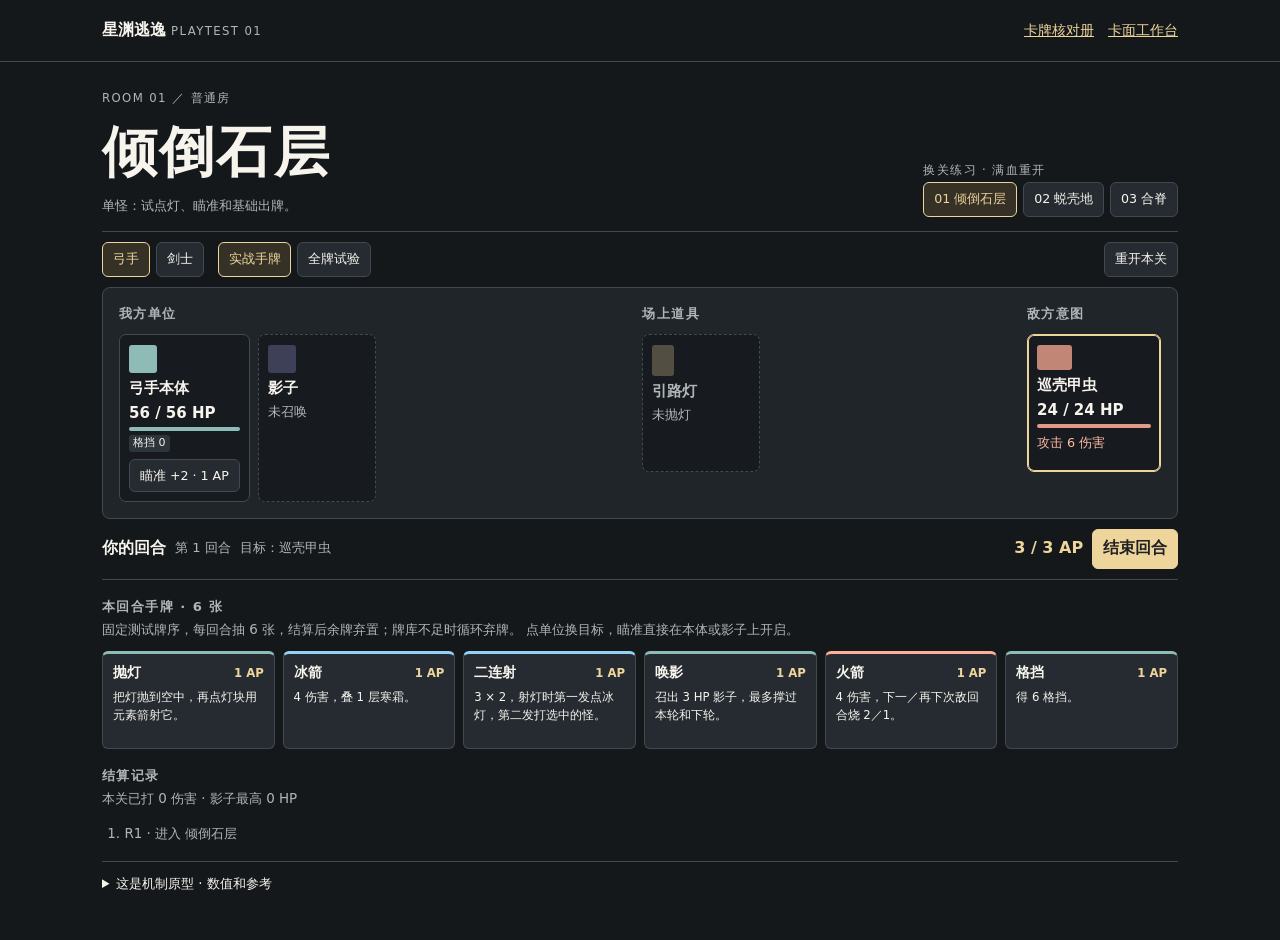
==== battle-lab.html @ 5cb52c7a "Add isolated Starbyss block combat playtest" ====
<!doctype html>
<html lang="zh-CN"><head><meta charset="utf-8"><meta name="viewport" content="width=device-width,initial-scale=1">
<meta name="robots" content="noindex,nofollow"><meta name="theme-color" content="#15181b">
<title>方块试战台｜星渊逃逸</title>
<style>
:root{color-scheme:dark;--bg:#15181b;--ink:#f6f4ed;--mut:#b0b6b7;--panel:#20252a;--edge:#424950;--accent:#eed59c;--ice:#92d2f3;--spark:#f1d679;--fire:#ffaf97;--poison:#b2de9f}
*{box-sizing:border-box}body{background:var(--bg);color:var(--ink);margin:0;font-family:system-ui,-apple-system,"Microsoft YaHei",sans-serif;line-height:1.55}main,header>div{max-width:1120px;margin:auto;padding:0 22px}header{border-bottom:1px solid var(--edge)}header>div{min-height:61px;display:flex;justify-content:space-between;align-items:center;gap:.7rem;flex-wrap:wrap;padding-top:8px;padding-bottom:8px}a{color:var(--accent)}header span,.eyebrow{font-size:.73rem;letter-spacing:.12em;color:var(--mut)}header nav{display:flex;gap:14px;flex-wrap:wrap;font-size:.85rem}
h1,h2,p{margin:0}h1{font-size:clamp(2rem,6.5vw,3.45rem);line-height:1.12;margin:.22em 0;letter-spacing:.04em}h2{font-size:.82rem;color:var(--mut);letter-spacing:.11em;margin:0 0 .65rem}button{border:1px solid var(--edge);background:#252b31;color:var(--ink);font:inherit;border-radius:6px;padding:.42rem .62rem;cursor:pointer}button:hover:not(:disabled),button.active{border-color:var(--accent);color:var(--accent);background:#353127}button:disabled{cursor:default;color:var(--mut)}button:focus-visible,a:focus-visible,summary:focus-visible{outline:2px solid var(--accent);outline-offset:3px}
.roomline{display:flex;justify-content:space-between;gap:20px;align-items:end;margin:23px 0 14px}.roomline p,.mute,.unit small,.echo small,.log p{color:var(--mut);font-size:.84rem}.roomchoices>div,.workbar,.seg,.echo,.actionline>div{display:flex;gap:6px;align-items:center;flex-wrap:wrap}.roomchoices button,.seg button,.reset,.mini,.echo button{font-size:.79rem}.workbar{border-top:1px solid var(--edge);padding:10px 0;gap:14px}.workbar .reset{margin-left:auto}
.arena{display:flex;justify-content:space-between;gap:13px;align-items:start;padding:16px;background:var(--panel);border:1px solid var(--edge);border-radius:8px}.team,.enemies{display:flex;gap:8px;flex-wrap:wrap}.unit{background:#171b1f;border:1px solid var(--edge);border-radius:7px;min-height:138px;min-width:118px;padding:9px;display:flex;flex-direction:column;align-items:flex-start;text-align:left;gap:4px;line-height:1.35}.unit b{font-size:.94rem}.unit.foe{min-width:134px}.unit.select{border-color:var(--accent);box-shadow:inset 0 0 0 1px var(--accent)}.unit.empty{border-style:dashed}.unit.empty .shape{opacity:.28}.shape{height:28px;width:28px;display:block;margin:1px 0;background:#8fbbb6;border-radius:3px}.shadow .shape{background:#a2a1e6}.lantern .shape{background:var(--accent);width:22px;height:31px}.lantern.ice .shape{background:var(--ice)}.lantern.spark .shape{background:var(--spark)}.lantern.fire .shape{background:var(--fire)}.foe .shape{background:#c28677;width:35px;height:25px}.foe .shape.boss{width:56px;height:31px}.foe:disabled:not(.select){opacity:.62}.hp{font-size:.94rem;font-weight:730;font-variant-numeric:tabular-nums}.bar{height:4px;background:#394248;width:100%;border-radius:2px;overflow:hidden}.bar i{height:100%;display:block;background:#8fbbb6}.shadow .bar i{background:#a2a1e6}.foe .bar i{background:#e19a87}.intent{font-size:.8rem;color:#ffb9a4;padding:.1rem 0}.badges{display:flex;gap:3px;flex-wrap:wrap;max-width:180px}.badge{font-size:.69rem;padding:1px 4px;border-radius:3px;background:#2c343c;color:var(--ink)}.badge.ice{color:var(--ice)}.badge.fire{color:var(--fire)}.badge.spark{color:var(--spark)}.badge.poison{color:var(--poison)}.badge.ghost{color:#c6b2ff}.badge.tether{color:#e4c3a1}.mini{margin-top:3px}.echo{margin-top:9px;font-size:.79rem;color:var(--mut)}
.actionline{display:flex;justify-content:space-between;align-items:center;gap:6px;padding:10px 0;border-bottom:1px solid var(--edge)}.actionline span{font-size:.82rem;color:var(--mut)}.actionline>div{gap:9px}.ap{font-variant-numeric:tabular-nums;color:var(--accent);white-space:nowrap}.primary{background:var(--accent);color:#212124;font-weight:760;border-color:var(--accent)}.hand,.log,details{margin:17px 0}.hand h2,.log h2{margin-bottom:3px}.cards{display:grid;grid-template-columns:repeat(auto-fit,minmax(152px,1fr));gap:8px;margin-top:10px}.card{display:flex;flex-direction:column;align-items:stretch;text-align:left;gap:5px;min-height:98px;border-top:3px solid #8fbbb6}.card span{display:flex;align-items:baseline;justify-content:space-between;gap:3px}.card b{font-size:.9rem}.card strong,.card small,.card em{font-size:.73rem}.card strong{white-space:nowrap;color:var(--accent)}.card em{font-style:normal;color:var(--mut)}.card.ice{border-top-color:var(--ice)}.card.spark{border-top-color:var(--spark)}.card.fire{border-top-color:var(--fire)}.card.poison{border-top-color:var(--poison)}.card[disabled]{opacity:.67}.log ol{padding-left:1.4rem;font-size:.84rem;max-height:175px;overflow:auto;color:var(--mut)}details{border-top:1px solid var(--edge);padding:12px 0 28px;font-size:.83rem;color:var(--mut)}summary{cursor:pointer;color:var(--ink)}details li{margin:5px 0}
@media(max-width:730px){main,header>div{padding-left:14px;padding-right:14px}.roomline{align-items:start;flex-direction:column;gap:10px}.arena{flex-wrap:wrap;padding:10px}.arena>.side:last-child{flex-basis:100%;border-top:1px solid var(--edge);padding-top:8px}.unit,.unit.foe{min-width:99px;min-height:111px;padding:6px}.unit b{font-size:.84rem}.hp{font-size:.86rem}.shape{height:21px;width:21px}.foe .shape,.lantern .shape{height:20px}.team,.enemies{gap:5px}.arena{gap:7px}.echo{max-width:224px}.actionline{align-items:start}.cards{grid-template-columns:repeat(2,minmax(0,1fr))}.workbar{gap:6px}.roomchoices button{padding:.3rem .4rem}.actionline>div:last-child{justify-content:end}.card{min-height:90px}}
</style></head>
<body><header><div><div><b>星渊逃逸</b> <span>PLAYTEST 01</span></div><nav aria-label="同站页面"><a href="index.html">卡牌核对册</a><a href="card-library.html">卡面工作台</a></nav></div></header>
<main><div id="lab" aria-label="方块试战台"></div><noscript>本试战台需要启用 JavaScript。</noscript>
<details><summary>这是机制原型 · 数值和参考</summary><ul>
<li>所有 HP、伤害和牌序都是试验值，不是正式 Godot 数据。三个房间可单独重开；按「下一关」才会带着剩余 HP 继续。</li>
<li>冰、电、火共用一个敌方元素位；毒、绊索和剑士鬼火各自独立。已成的冻结等下一次攻击才移除。</li>
<li><a href="https://store.steampowered.com/news/posts/?appids=646570&amp;enddate=1542327142&amp;feed=steam_community_announcements">《杀戮尖塔》开发更新</a>：借敌人出招前的意图提示，冻结或减伤时更新数字。</li>
<li><a href="https://store.steampowered.com/app/1811990/Wildfrost/">《Wildfrost》官方页</a>：借独立单位和自动行动提示。这里不引入站位挡线。</li>
<li><a href="https://store.steampowered.com/app/2742830/Monster_Train_2/">《Monster Train 2》官方页</a>：借增益挂在单位上的可读性。瞄准显示在本体或影子块上，不再二次选人。</li>
<li><a href="https://www.youtube.com/watch?v=YwxWqmvc7Dk">《流放之路 2》弓手官方演示</a>：借「先铺、后兑现」的技能联动，用灯铺冰、下一支箭补冻结；也能先挂电标，再用箭兑现。</li>
</ul></details></main>
<script>

const C={
 ice:['冰箭',1,'4 伤害，叠 1 层寒霜。','冰','arrow'],
 spark:['电箭',1,'4 伤害，留电标；下张箭命中 +2。','电','arrow'],
 fire:['火箭',1,'4 伤害，下一／再下次敌回合烧 2／1。','火','arrow'],
 dual:['二连射',1,'3 × 2，射灯时第一发点冰灯，第二发打选中的怪。','冰','arrow'],
 poison:['毒刺箭',1,'3 伤害，叠 2 毒。','毒','arrow'],
 tether:['绊索箭',1,'4 伤害；该怪下次攻击前给你 3 格挡。','','arrow'],
 tug:['回扯',1,'得 3 格挡，若选中有绊索的怪，收索再得 3。','','skill'],
 thorn:['生棘',1,'得 5 格挡；下次被攻击时给攻击者 1 毒。','','skill'],
 guard:['格挡',1,'得 6 格挡。','','skill'],
 lantern:['抛灯',1,'把灯抛到空中，再点灯块用元素箭射它。','','skill'],
 mist:['拨雾',1,'提前触发剩下的一次灯域，无额外收益。','','skill'],
 glow:['余晖',1,'得 4 格挡，提前触发剩下的一次灯域。','','skill'],
 widen:['扩灯',1,'让剩余一次灯域影响所有活怪，仍照常结算。','','skill'],
 shadow:['唤影',1,'召出 3 HP 影子，最多撑过本轮和下轮。','','skill'],
 fortify:['固影',1,'影子最大及当前 HP 各 +2；最多到 7 HP。','','skill'],
 intercept:['掩身',1,'得 4 格挡；下次攻击由影子按剩余 HP 先扛。','','skill'],
 light:['轻影',1,'本回合接下来两次轻射免加费，每次少 3 直伤。','','skill'],
 steel:['大剑平斩',1,'打 7。基础剑术，不依赖元素。','','sword'],
 frostCut:['霜刃',1,'打 5，叠 1 层寒霜。','冰','sword'],
 emberCut:['烬刃',1,'打 5，附加两跳燃烧。','火','sword'],
 heavy:['重斩',2,'打 13，直接消耗目标最多 4 点格挡。','','sword'],
 parry:['剑脊格挡',1,'得 7 格挡。','','skill'],
 feed:['引鬼火',1,'得 5 格挡，自己加 2 层鬼火。','','skill'],
 zeal:['抱火重斩',2,'打 10，上回合烧掉每 1 自己血时再加 2，最多 +6。','','sword'],
 brand:['烙痕斩',1,'打 5，给敌人加 2 层鬼火。','','sword'],
 reap:['收焰',2,'打 8，可收掉敌人体内全部鬼火，每层加 2。','','sword']
};
const SET={
 archer:['lantern','ice','dual','shadow','fire','guard','spark','light','mist','guard','ice','tether','fire','glow','fortify','thorn','poison','intercept','tug','widen','spark','guard','dual','poison'],
 sword:['steel','frostCut','emberCut','parry','feed','zeal','brand','heavy','parry','reap','steel','guard','frostCut','emberCut','brand','parry','heavy','guard']
};
const ROOMS=[
 {name:'倾倒石层',kind:'普通房',hint:'单怪：试点灯、瞄准和基础出牌。',e:[['巡壳甲虫',24,[['攻',6],['守',4],['攻',8]]]]},
 {name:'蜕壳地',kind:'双怪房',hint:'双怪：试随机铺状态、绊索和影子挡伤。',e:[['背风甲虫',24,[['攻',5],['守',4],['攻',7]]],['活石守卫',32,[['蓄',0],['攻',12],['攻',7]]]]},
 {name:'合脊',kind:'Boss 房',hint:'Boss：霜免跳过行动，改为下一次攻击总伤害 -4。',e:[['合脊巨岩',78,[['攻',10],['守',7],['攻',17],['蓄',0],['连',7]]]]}
];
let s;
function log(t){s.log.unshift('R'+s.round+' · '+t);s.log=s.log.slice(0,18)}
function alive(){return s.enemies.filter(e=>e.hp>0)}
function target(){return alive().find(e=>e.id===s.target)}
function draw(){
  s.hand=s.deck.splice(0,6);
  if(s.hand.length<6){s.deck.push(...s.discard.splice(0));s.hand.push(...s.deck.splice(0,6-s.hand.length))}
}
function reset(role='archer',room=0,lab=false,hp=null){
  const max=role==='archer'?56:62;
  s={role,room,lab,hp:hp==null?max:Math.min(max,hp),max,phase:'fight',round:1,ap:3,block:0,aim:0,shadow:null,intercept:false,thorn:false,echo:'off',light:0,uses:0,lamp:null,target:'e0',lastEnemy:'e0',deck:SET[role].slice(),hand:[],discard:[],log:[],seq:0,roll:1907,ownGhost:0,paidGhost:0,peakShadow:0,dealt:0,
    enemies:ROOMS[room].e.map((r,i)=>({id:'e'+i,name:r[0],hp:r[1],max:r[1],moves:r[2],cursor:0,block:0,frost:0,frozen:false,spark:0,burn:0,poison:0,tether:false,ghost:0,boss:room===2}))
  };draw();log('进入 '+ROOMS[room].name);
}
function finish(){
 if(s.hp<=0){s.phase='lost';log('试战失败');return true}
 if(!alive().length){s.phase=s.room===2?'won':'clear';log(s.room===2?'Boss 已击败':'房间已清理');return true}
 if(s.target!=='lamp'&&!target())s.target=alive()[0].id;
 return false
}
function phaseMsg(){return s.phase==='won'?'通关：Boss 已击败':s.phase==='clear'?'房间清理完成':s.phase==='lost'?'试战失败':'你的回合'}
function advance(){if(s.phase==='clear')reset(s.role,s.room+1,s.lab,s.hp+8)}
function intent(e){return e.moves[e.cursor%e.moves.length]}
function hit(e,n,src,dot=false){
  if(!e||e.hp<=0)return;
  const b=dot?0:Math.min(e.block,n);e.block-=b;const loss=Math.min(e.hp,Math.max(0,n-b));e.hp-=loss;s.dealt+=loss;log(src+' → '+e.name+'：'+loss+' HP'+(b?' · 挡 '+b:''));
  if(!e.hp)log(e.name+'倒下');
}
function applyEl(e,type,tag){
 if(!e||!e.hp)return;
 if(type==='冰'){
   e.spark=0;e.burn=0;
   if(!e.frozen&&++e.frost===3){e.frost=0;e.frozen=true;log(e.name+(e.boss?' · 霜裂（下次攻击 -4）':' · 冻结（跳过下次攻击）'))}
 } else if(type==='电'){e.frost=0;e.burn=0;e.spark=tag;}
 else if(type==='火'){e.frost=0;e.spark=0;e.burn=2;}
}
function pulse(){
 if(!s.lamp||s.lamp.mode!=='lit'||!s.lamp.left || !alive().length)return false;
 const l=s.lamp, a=alive();
 s.roll=(s.roll*48271)%2147483647;
 const picks=l.wide?a:[a[s.roll%a.length]];
 const id=++s.seq; for(const e of picks)applyEl(e,l.type,id);
 log(l.type+'域 → '+picks.map(e=>e.name).join('、'));
 l.wide=false;
 if(--l.left===0){s.lamp=null;if(s.target==='lamp')s.target=alive().some(e=>e.id===s.lastEnemy)?s.lastEnemy:a[0].id;log('灯自动收回')}
 return true
}
function aim(unit){
 if(s.phase!=='fight'||!s.ap)return false;
 const obj=unit==='shadow'?s.shadow:s;
 if(!obj||obj.aim)return false;
 s.ap--;obj.aim=1;log((unit==='shadow'?'影子':'本体')+'挂上瞄准 +2（1 AP）');return true
}
function arrow(e,id,base,tag,unit=s,proc={used:false}){
 const p=C[id], type=p[3];
 if(!e||!e.hp)return;
 let n=base;
 if(unit.aim){n+=2;unit.aim=0}
 if(e.spark && e.spark!==tag&&!proc.used){e.spark=0;n+=2;proc.used=true;log('兑现电标 +2')}
 hit(e,n,(unit===s?'':'影 · ')+p[0]);
 if(['冰','电','火'].includes(type))applyEl(e,type,tag);
 if(e.hp>0&&id==='poison')e.poison=Math.min(4,e.poison+2);
 if(e.hp>0&&id==='tether')e.tether=true;
}
function details(id){
 const p=C[id];if(!SET[s.role].includes(id))return {why:'非该角色牌'};
 const targeting=['arrow','sword'].includes(p[4]);
 const lamp=!!(targeting&&s.target==='lamp'&&s.lamp&&p[4]==='arrow');
 const foe=lamp?(alive().find(e=>e.id===s.lastEnemy)||alive()[0]):target();
 const mirror=p[4]==='arrow'&&s.shadow&&s.echo!=='off'&&s.uses<2&&(!lamp||id==='dual');
 const mode=mirror?s.echo:'off';
 const extra=mirror?((mode==='light'&&s.light>0)?0:1):0;
 const cost=p[1]+extra;
 let why='';
 if(s.phase!=='fight')why='房间已结束';
 else if(lamp&&!['冰','电','火'].includes(p[3]))why='灯只接冰、电、火箭';
 else if(targeting&&!foe)why='请先点敌人';
 else if(['mist','glow','widen'].includes(id)&&!(s.lamp&&s.lamp.mode==='lit'&&s.lamp.left))why='先点亮灯';
 else if(id==='widen'&&s.lamp.wide)why='已扩灯';
 else if(id==='lantern'&&s.lamp)why='场上已有灯';
 else if(id==='shadow'&&s.shadow)why='场上已有影子';
 else if(['fortify','intercept','light'].includes(id)&&!s.shadow)why='需要影子在场';
 else if(id==='fortify'&&s.shadow.max>=7)why='已达到 7 HP';
 else if(id==='intercept'&&s.intercept)why='已经设置分伤';
 else if(id==='light'&&(s.light>0||s.uses>=2))why='轻影已启用或复射达到上限';
 else if(s.ap<cost)why='AP 不足';
 return {why,cost,foe,lamp,mode}
}
function play(id){
 const d=details(id);
 if(d.why||(!s.lab&&!s.hand.includes(id)))return false;
 const p=C[id], e=d.foe, tag=++s.seq; s.ap-=d.cost;
 if(!s.lab){s.hand.splice(s.hand.indexOf(id),1);s.discard.push(id)}
 log(p[0]+'（'+d.cost+' AP）');
 if(p[4]==='arrow'){
   const pro={used:false};const direct=id==='dual'?3:id==='poison'?3:4;
   if(d.lamp){
     if(s.lamp.mode==='air'){s.lamp={mode:'lit',type:p[3],left:2,wide:false};pulse()}
     else {s.lamp.type=p[3];log('灯切换到'+p[3]+'域，次数不变')}
   }
   const shots=id==='dual'?(d.lamp?1:2):(d.lamp?0:1);
   for(let i=0;i<shots;i++)arrow(e,id,direct,tag,s,pro);
   if(d.mode!=='off'&&shots){
     s.uses++;
     const lite=d.mode==='light'&&s.light>0;
     if(lite)s.light--;
     for(let i=0;i<shots;i++)arrow(e,id,Math.max(0,direct-(lite&&i===0?3:0)),tag,s.shadow,pro);
   }
 } else if(p[4]==='sword'){
   let n=({steel:7,frostCut:5,emberCut:5,heavy:13,zeal:10,brand:5,reap:8})[id];
   if(s.aim){n+=2;s.aim=0}
   if(id==='heavy')e.block=Math.max(0,e.block-4);
   if(id==='zeal')n+=Math.min(6,2*s.paidGhost);
   if(id==='reap'){n+=2*e.ghost;e.ghost=0}
   hit(e,n,p[0]);
   if(p[3])applyEl(e,p[3],tag);
   if(id==='brand'&&e.hp)e.ghost=Math.min(3,e.ghost+2);
 } else switch(id){
  case 'guard':s.block+=6;break;
  case 'parry':s.block+=7;break;
  case 'feed':s.block+=5;s.ownGhost=Math.min(3,s.ownGhost+2);break;
  case 'tug':s.block+=3;if(e&&e.tether){e.tether=false;s.block+=3}break;
  case 'thorn':s.block+=5;s.thorn=true;break;
  case 'lantern':s.lamp={mode:'air',left:0};break;
  case 'mist':pulse();break;
  case 'glow':s.block+=4;pulse();break;
  case 'widen':s.lamp.wide=true;break;
  case 'shadow':s.shadow={hp:3,max:3,aim:0,until:s.round+1};s.peakShadow=Math.max(3,s.peakShadow);break;
  case 'fortify':{const n=Math.min(2,7-s.shadow.max);s.shadow.max+=n;s.shadow.hp+=n;s.peakShadow=Math.max(s.peakShadow,s.shadow.max);break}
  case 'intercept':s.block+=4;s.intercept=true;break;
  case 'light':s.light=2;s.echo='light';break;
 }
 finish();return true
}
function receive(raw){
 let n=raw;
 if(s.intercept&&s.shadow&&n){
   s.intercept=false;
   const taken=Math.min(n,s.shadow.hp);s.shadow.hp-=taken;n-=taken;log('影子分伤 '+taken+'，剩 '+s.shadow.hp+' HP');
   if(s.shadow.hp<=0){s.shadow=null;s.echo='off';log('影子消散')}
 }
 const b=Math.min(n,s.block);s.block-=b;
 s.hp=Math.max(0,s.hp-(n-b));log('本体受击：'+(n-b)+' HP'+(b?' · 格挡 '+b:''));
}
function endTurn(){
 if(s.phase!=='fight')return false;
 if(s.lamp&&s.lamp.mode==='air'){s.lamp=null;log('未点亮，灯落回');if(s.target==='lamp')s.target=s.lastEnemy}
 for(const e of alive()){
  e.block=0;
  if(e.burn)hit(e,e.burn--,'燃烧',true);
  if(e.poison&&e.hp)hit(e,e.poison--,'毒',true);
  if(e.ghost&&e.hp)hit(e,e.ghost--,'鬼火',true);
  if(!e.hp)continue;
  const [k,n]=intent(e);e.cursor++;
  if(k==='守'){e.block=n;log(e.name+' · 格挡 '+n);continue}
  if(k==='蓄'){log(e.name+' · 蓄势');continue}
  if(e.frozen&&!e.boss){e.frozen=false;log(e.name+' · 冻结，跳过攻击');continue}
  const weak=e.frozen&&e.boss?4:0;e.frozen=false;
  if(e.tether){e.tether=false;s.block+=3;log('绊索触发 +3 格挡')}
  receive(Math.max(0,n-weak));if(s.hp<=0)break;
  if(k==='连')receive(n);
  if(s.thorn){s.thorn=false;e.poison=Math.min(4,e.poison+1);log('生棘 → '+e.name+' · 毒 +1')}
  if(s.hp<=0)break
 }
 if(finish())return true;
 if(s.shadow&&s.shadow.until<=s.round){s.shadow=null;s.echo='off';log('影子到期消散')}
 s.round++;s.ap=3;s.block=0;s.uses=0;s.light=0;s.intercept=false;s.thorn=false;if(s.echo==='light')s.echo='off';
 s.paidGhost=s.ownGhost;
 if(s.ownGhost){s.hp=Math.max(0,s.hp-s.ownGhost);log('自身鬼火 −'+s.ownGhost+' HP');s.ownGhost--}
 s.discard.push(...s.hand.splice(0));draw();
 if(!finish()&&s.lamp&&s.lamp.mode==='lit')pulse();
 finish();return true
}

const $=q=>document.querySelector(q),root=$('#lab');
const ra=(a,b)=>Math.round(a*100/b);
const live=()=>s.phase==='fight';
const bar=(cur,max)=>'<div class="bar" aria-hidden="true"><i style="width:'+ra(cur,max)+'%"></i></div>';
const mk=(label,act,off=false,cls='')=>'<button class="'+cls+'" type="button" data-act="'+act+'" '+(off?'disabled':'')+'>'+label+'</button>';
function badge(t,c=''){return '<span class="badge '+c+'">'+t+'</span>'}
function enemyMarkup(e){
 const [k,n]=intent(e),acts=e.hp?(k==='攻' || k==='连')?(e.frozen&&!e.boss?'冻结 · 本次不攻击':k==='连'?(e.frozen?(n-4)+' + '+n:n+' × 2')+' 伤害':'攻击 '+Math.max(0,n-(e.frozen?4:0))+' 伤害'):k==='守'?'格挡 +'+n:'蓄势 · 本回合无伤害':'已倒下';
 const st=[e.block?badge('护甲 '+e.block):'',e.frozen?badge(e.boss?'霜裂':'冻结','ice'):e.frost?badge('寒霜 '+e.frost+'/3','ice'):'',e.spark?badge('电标 +2','spark'):'',e.burn?badge('燃烧 '+e.burn,'fire'):'',e.poison?badge('中毒 '+e.poison,'poison'):'',e.tether?badge('绊索','tether'):'',e.ghost?badge('鬼火 '+e.ghost,'ghost'):''].join('');
 return '<button type="button" data-act="target:'+e.id+'" class="unit foe '+(s.target===e.id?'select':'')+'" '+(!e.hp||!live()?'disabled':'')+'><span class="shape '+(e.boss?'boss':'')+'"></span><b>'+e.name+'</b><span class="hp">'+e.hp+' / '+e.max+' HP</span>'+bar(e.hp,e.max)+'<span class="intent" title="敌方意图">'+acts+'</span><span class="badges">'+st+'</span></button>';
}
function aimButton(unit, obj){
  return mk(obj.aim?'已挂瞄准 · 下次 +2':'瞄准 +2 · 1 AP','aim:'+unit,!live()||!s.ap||!!obj.aim,'mini');
}
function cardMarkup(id){
 const p=C[id],d=details(id);
 const col=({'冰':'ice','电':'spark','火':'fire','毒':'poison'})[p[3]]||'';
 return '<button type="button" class="card '+col+'" data-act="play:'+id+'" '+(d.why?'disabled':'')+'><span><b>'+p[0]+'</b><strong>'+d.cost+' AP</strong></span><small>'+p[2]+'</small>'+(d.why?'<em>'+d.why+'</em>':d.mode!=='off'?'<em>'+(d.mode==='light'&&s.light>0?'轻射随行':'多打一发 · +1 AP')+'</em>':'')+'</button>';
}
function render(){
 const r=ROOMS[s.room];
 const focus=s.target==='lamp'&&s.lamp?'引路灯':target()?.name||'无';
 const l=s.lamp;
 const num=(n)=>String(n).padStart(2,'0');
 let cards=(s.lab?[...new Set(SET[s.role])]:s.hand).map(cardMarkup).join('');
 if(!cards)cards='<p class="mute">手牌已用完，结束回合即可抽牌。</p>';
 root.innerHTML=
 '<section class="roomline"><div><span class="eyebrow">ROOM '+num(s.room+1)+' ／ '+r.kind+'</span><h1>'+r.name+'</h1><p>'+r.hint+'</p></div><div class="roomchoices"><span class="eyebrow">换关练习 · 满血重开</span><div>'+ROOMS.map((q,i)=>mk(num(i+1)+' '+q.name,'room:'+i,false,i===s.room?'active':'')).join('')+'</div></div></section>'+
 '<section class="workbar"><div class="seg">'+mk('弓手','role:archer',false,s.role==='archer'?'active':'')+mk('剑士','role:sword',false,s.role==='sword'?'active':'')+'</div><div class="seg">'+mk('实战手牌','mode:0',false,!s.lab?'active':'')+mk('全牌试验','mode:1',false,s.lab?'active':'')+'</div>'+mk('重开本关','reset',false,'reset')+'</section>'+
 '<section class="arena" aria-label="战斗区"><div class="side"><h2>我方单位</h2><div class="team"><div class="unit self">'+ '<span class="shape"></span><b>'+(s.role==='archer'?'弓手本体':'剑士本体')+'</b><span class="hp">'+s.hp+' / '+s.max+' HP</span>'+bar(s.hp,s.max)+'<span class="badges">'+badge('格挡 '+s.block)+(s.ownGhost?badge('鬼火 '+s.ownGhost,'ghost'):'')+'</span>'+aimButton('self',s)+'</div>'+
 (s.role==='archer'?'<div class="unit shadow '+(!s.shadow?'empty':'')+'"><span class="shape"></span><b>影子</b>'+(s.shadow?'<span class="hp">'+s.shadow.hp+' / '+s.shadow.max+' HP</span>'+bar(s.shadow.hp,s.shadow.max)+'<span class="badges">'+badge('剩 '+(s.shadow.until-s.round+1)+' 轮')+(s.intercept?badge('待分伤'):'')+'</span>'+aimButton('shadow',s.shadow):'<small>未召唤</small>')+'</div>':'')+'</div>'+
 (s.role==='archer'&&s.shadow?'<div class="echo"><span>复射</span>'+mk('不跟','echo:off',!live(),s.echo==='off'?'active':'')+mk('全力 +1 AP','echo:full',!live(),s.echo==='full'?'active':'')+mk('轻影 ×'+s.light,'echo:light',!live()||!s.light,s.echo==='light'?'active':'')+'<small>本轮 '+s.uses+'/2</small></div>':'')+'</div>'+
 (s.role==='archer'?'<div class="mid"><h2>场上道具</h2><button type="button" data-act="target:lamp" class="unit lantern '+(s.target==='lamp'?'select ':'')+(!l?'empty':l.mode==='lit'?({'冰':'ice','电':'spark','火':'fire'})[l.type]:'')+'" '+(!l||!live()?'disabled':'')+'><span class="shape"></span><b>引路灯</b><small>'+(l?(l.mode==='air'?'悬空 · 待点亮':l.type+'域 · 剩 '+l.left+' 次'+(l.wide?' · 全体':'')):'未抛灯')+'</small></button></div>':'')+
 '<div class="side"><h2>敌方意图</h2><div class="enemies">'+s.enemies.map(enemyMarkup).join('')+'</div></div></section>'+
 '<section class="actionline"><div><b>'+phaseMsg()+'</b><span>第 '+s.round+' 回合</span><span>目标：'+focus+'</span></div><div><b class="ap">'+s.ap+' / 3 AP</b>'+(s.phase==='clear'?mk('下一关 · 回 8 HP','next',false,'primary'):!live()?mk('再试一次','reset',false,'primary'):mk('结束回合','end',false,'primary'))+'</div></section>'+
 '<section class="hand"><h2>'+(s.lab?'全牌试验 · 无抽弃限制':'本回合手牌 · '+s.hand.length+' 张')+'</h2><p class="mute">'+(s.lab?'所有试验卡常驻，同一张可重复出，但照常花 AP。':'固定测试牌序，每回合抽 6 张，结算后余牌弃置；牌库不足时循环弃牌。')+' 点单位换目标，瞄准直接在本体或影子上开启。</p><div class="cards">'+cards+'</div></section>'+
 '<section class="log" aria-live="polite"><h2>结算记录</h2><p>本关已打 '+s.dealt+' 伤害'+(s.role==='archer'?' · 影子最高 '+s.peakShadow+' HP':'')+'</p><ol>'+s.log.map(x=>'<li>'+x+'</li>').join('')+'</ol></section>';
}
function dispatch(act){
 const [kind,value]=act.split(':');
 if(kind==='role')reset(value,s.room,s.lab);
 else if(kind==='mode')reset(s.role,s.room,value==='1');
 else if(kind==='room')reset(s.role,Number(value),s.lab);
 else if(kind==='reset')reset(s.role,s.room,s.lab);
 else if(kind==='target'&&live()){s.target=value;if(value!=='lamp')s.lastEnemy=value}
 else if(kind==='echo'&&live())s.echo=value;
 else if(kind==='aim')aim(value);
 else if(kind==='play')play(value);
 else if(kind==='next')advance();
 else if(kind==='end')endTurn();
 render();
 if(kind==='aim'||kind==='echo'||kind==='target'){let b=root.querySelector('[data-act="'+act+'"]:not(:disabled)');if(b)b.focus({preventScroll:true})}
}
root.addEventListener('click',e=>{const b=e.target.closest('button[data-act]');if(b&&!b.disabled)dispatch(b.dataset.act)});
reset();render();

</script></body></html>
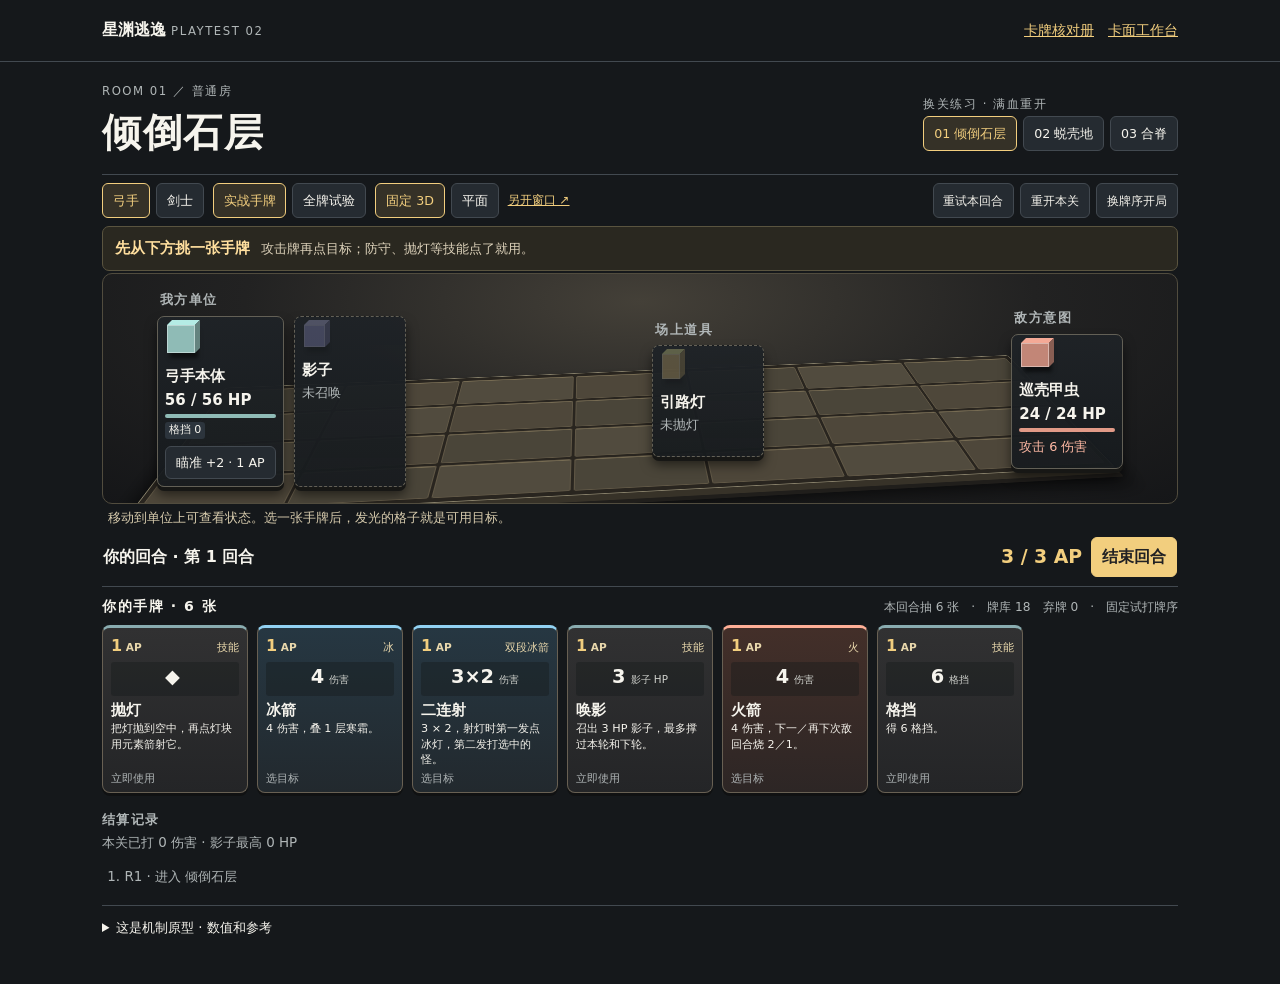
==== commit 3a768e09: "Make combat playtest a fixed 3D board with target preview and turn replay" ====
--- a/battle-lab.html
+++ b/battle-lab.html
@@ -10,11 +10,23 @@
 .arena{display:flex;justify-content:space-between;gap:13px;align-items:start;padding:16px;background:var(--panel);border:1px solid var(--edge);border-radius:8px}.team,.enemies{display:flex;gap:8px;flex-wrap:wrap}.unit{background:#171b1f;border:1px solid var(--edge);border-radius:7px;min-height:138px;min-width:118px;padding:9px;display:flex;flex-direction:column;align-items:flex-start;text-align:left;gap:4px;line-height:1.35}.unit b{font-size:.94rem}.unit.foe{min-width:134px}.unit.select{border-color:var(--accent);box-shadow:inset 0 0 0 1px var(--accent)}.unit.empty{border-style:dashed}.unit.empty .shape{opacity:.28}.shape{height:28px;width:28px;display:block;margin:1px 0;background:#8fbbb6;border-radius:3px}.shadow .shape{background:#a2a1e6}.lantern .shape{background:var(--accent);width:22px;height:31px}.lantern.ice .shape{background:var(--ice)}.lantern.spark .shape{background:var(--spark)}.lantern.fire .shape{background:var(--fire)}.foe .shape{background:#c28677;width:35px;height:25px}.foe .shape.boss{width:56px;height:31px}.foe:disabled:not(.select){opacity:.62}.hp{font-size:.94rem;font-weight:730;font-variant-numeric:tabular-nums}.bar{height:4px;background:#394248;width:100%;border-radius:2px;overflow:hidden}.bar i{height:100%;display:block;background:#8fbbb6}.shadow .bar i{background:#a2a1e6}.foe .bar i{background:#e19a87}.intent{font-size:.8rem;color:#ffb9a4;padding:.1rem 0}.badges{display:flex;gap:3px;flex-wrap:wrap;max-width:180px}.badge{font-size:.69rem;padding:1px 4px;border-radius:3px;background:#2c343c;color:var(--ink)}.badge.ice{color:var(--ice)}.badge.fire{color:var(--fire)}.badge.spark{color:var(--spark)}.badge.poison{color:var(--poison)}.badge.ghost{color:#c6b2ff}.badge.tether{color:#e4c3a1}.mini{margin-top:3px}.echo{margin-top:9px;font-size:.79rem;color:var(--mut)}
 .actionline{display:flex;justify-content:space-between;align-items:center;gap:6px;padding:10px 0;border-bottom:1px solid var(--edge)}.actionline span{font-size:.82rem;color:var(--mut)}.actionline>div{gap:9px}.ap{font-variant-numeric:tabular-nums;color:var(--accent);white-space:nowrap}.primary{background:var(--accent);color:#212124;font-weight:760;border-color:var(--accent)}.hand,.log,details{margin:17px 0}.hand h2,.log h2{margin-bottom:3px}.cards{display:grid;grid-template-columns:repeat(auto-fit,minmax(152px,1fr));gap:8px;margin-top:10px}.card{display:flex;flex-direction:column;align-items:stretch;text-align:left;gap:5px;min-height:98px;border-top:3px solid #8fbbb6}.card span{display:flex;align-items:baseline;justify-content:space-between;gap:3px}.card b{font-size:.9rem}.card strong,.card small,.card em{font-size:.73rem}.card strong{white-space:nowrap;color:var(--accent)}.card em{font-style:normal;color:var(--mut)}.card.ice{border-top-color:var(--ice)}.card.spark{border-top-color:var(--spark)}.card.fire{border-top-color:var(--fire)}.card.poison{border-top-color:var(--poison)}.card[disabled]{opacity:.67}.log ol{padding-left:1.4rem;font-size:.84rem;max-height:175px;overflow:auto;color:var(--mut)}details{border-top:1px solid var(--edge);padding:12px 0 28px;font-size:.83rem;color:var(--mut)}summary{cursor:pointer;color:var(--ink)}details li{margin:5px 0}
 @media(max-width:730px){main,header>div{padding-left:14px;padding-right:14px}.roomline{align-items:start;flex-direction:column;gap:10px}.arena{flex-wrap:wrap;padding:10px}.arena>.side:last-child{flex-basis:100%;border-top:1px solid var(--edge);padding-top:8px}.unit,.unit.foe{min-width:99px;min-height:111px;padding:6px}.unit b{font-size:.84rem}.hp{font-size:.86rem}.shape{height:21px;width:21px}.foe .shape,.lantern .shape{height:20px}.team,.enemies{gap:5px}.arena{gap:7px}.echo{max-width:224px}.actionline{align-items:start}.cards{grid-template-columns:repeat(2,minmax(0,1fr))}.workbar{gap:6px}.roomchoices button{padding:.3rem .4rem}.actionline>div:last-child{justify-content:end}.card{min-height:90px}}
+
+/* Playtest 02: fixed perspective, readable targets, and an actual hand. */
+:root{--accent:#f2ce7e;--target:#f9da8d;--panel:#232526}
+header span,.eyebrow{letter-spacing:.13em}.roomline{margin:16px 0 10px;align-items:center}.roomline h1{font-size:clamp(1.6rem,4vw,2.45rem)}.roomline p{display:none}
+.workbar{gap:9px;padding:8px 0}.view-switch{margin-right:auto}.view-switch a{font-size:.75rem;margin-left:3px}.retry button{font-size:.78rem}.guide{min-height:45px;display:flex;align-items:center;gap:11px;flex-wrap:wrap;padding:7px 12px;margin:0 0 2px;border:1px solid #5a543f;background:#2a2820;border-radius:7px}.guide b{font-size:.95rem;color:#ffdf9e}.guide span{font-size:.8rem;color:#ddd2ba}.guide button{margin-left:auto;font-size:.73rem}.guide.planning{border-color:var(--target);box-shadow:0 0 12px #e6b85d21}
+.arena{position:relative;isolation:isolate;min-height:186px;align-items:center;gap:12px}.arena>div:not(.board-ground){position:relative;z-index:1}.arena h2{padding-left:3px;margin-bottom:5px}.arena.board3d{overflow:hidden;padding:12px 5%;min-height:231px;background:radial-gradient(ellipse at 50% 12%,#444038 0%,#222222 52%,#151618 100%);border:1px solid #514c3e;border-radius:10px}.board-ground{position:absolute;z-index:-1;inset:0;overflow:hidden;pointer-events:none;perspective:610px;perspective-origin:50% 44%}.grid{position:absolute;left:50%;top:50%;width:88%;height:194px;transform:translate(-50%,-42%) rotateX(53deg) rotateZ(-4deg);transform-origin:50% 82%;display:grid;grid-template-columns:repeat(7,1fr);grid-template-rows:repeat(4,1fr);gap:3px;padding:5px;background:#29251f;border:1px solid #87806a;border-radius:3px;box-shadow:0 8px #373228,0 13px #201e1b,0 19px 27px #000b}.grid i{background:#4a4539;border:1px solid #615846;border-radius:2px;box-shadow:inset 0 1px #776c53}.grid i:nth-child(2n){background:#4e473a}.grid i:nth-child(3n){background:#514b3e}
+.arena.board3d .unit{min-height:112px;min-width:112px;background:linear-gradient(#1f2327f5,#171b1ef2);border-color:#636056;box-shadow:0 4px #171715,0 8px 12px #0008;padding:7px;overflow:visible}.arena.board3d .team,.arena.board3d .enemies{gap:10px}.arena.board3d .shape{position:relative;display:block;overflow:visible;margin:1px 10px 9px 2px;box-shadow:3px 5px 4px #0008,inset 0 0 0 1px #fff6;border-radius:0}.arena.board3d .shape:before{content:"";position:absolute;left:0;right:0;top:-5px;height:5px;transform:skewX(-45deg);transform-origin:left bottom;background:inherit;filter:brightness(1.26)}.arena.board3d .shape:after{content:"";position:absolute;top:0;bottom:0;left:100%;width:5px;transform:skewY(-45deg);transform-origin:left top;background:inherit;filter:brightness(.7)}.arena.board3d .shadow .shape{height:22px;width:21px}.arena.board3d .lantern .shape{height:25px;width:18px}.arena.board3d .foe .shape{height:24px;width:28px}.arena.board3d .foe .shape.boss{height:33px;width:42px}.unit{position:relative}.unit[aria-disabled="true"]{cursor:default}.arena .unit.valid:not(:disabled){border:2px solid var(--target);box-shadow:0 0 14px #f9da8d8d,0 0 0 3px #b48f3a61;background:#303127;cursor:crosshair}.arena .unit.valid:hover,.arena .unit.valid:focus-visible{background:#47402b;outline:2px solid #ffe7a8;outline-offset:3px}.arena .unit.dim{opacity:.63}.arena .hit{animation:hit .5s ease-out}.float{position:absolute;z-index:3;right:4px;top:-14px;background:#171513;color:#ffe0aa;padding:2px 7px;font-size:.78rem;font-weight:800;border:1px solid #a78652;border-radius:4px;pointer-events:none;white-space:nowrap;animation:rise .38s ease-out}@keyframes hit{35%{filter:brightness(1.6)}}@keyframes rise{from{opacity:.1;transform:translateY(8px)}to{opacity:1;transform:translateY(0)}}
+.boardtip{min-height:27px;color:#d7cbad;font-size:.8rem;padding:4px 6px 1px}.actionline{padding:6px 1px 9px;align-items:center}.actionline .ap{font-size:1.18rem}.actionline .lastmove{color:#e7be82}.turnpop{animation:rise .32s ease-out;color:#ffdf9c}
+.hand{margin-top:9px}.handhead{display:flex;justify-content:space-between;align-items:center;gap:7px;color:var(--mut);font-size:.76rem}.handhead h2{font-size:.88rem;color:var(--ink);font-weight:760;margin:0}.cards{margin-top:7px;grid-template-columns:repeat(auto-fill,minmax(134px,1fr));gap:9px}.card{position:relative;min-height:143px;border-radius:8px;border:1px solid #686053;border-top:3px solid #89acb0;box-shadow:0 3px 0 #101112;background:linear-gradient(#313132,#242527);gap:3px;padding:6px 8px 5px;transition:transform .12s ease,border-color .12s ease,box-shadow .12s ease}.card.ice{background:linear-gradient(#263742,#22292e)}.card.spark{background:linear-gradient(#3b3423,#2b2a24)}.card.fire{background:linear-gradient(#432f29,#2d2625)}.card.poison{background:linear-gradient(#31402d,#252a24)}.card:hover:not(:disabled),.card.chosen{transform:translateY(-4px);border-color:var(--target);background-color:#3a372e;box-shadow:0 0 0 2px #f2ce7e53,0 5px 14px #0008}.card-top strong{font-size:1rem;font-weight:900}.card-top small{font-size:.66rem;color:#e9d8ac}.card-face{justify-content:center!important;gap:5px!important;min-height:34px;background:#16191a66;border-radius:3px}.card-face b{font-size:1.21rem}.card-face span{font-size:.65rem;color:#cfd1cc}.card-body{display:block!important}.card-body b,.card-body small{display:block}.card-body b{font-size:.91rem}.card-body small{font-size:.70rem;line-height:1.37}.card em{margin-top:auto;font-size:.66rem}.card.chosen em{color:var(--target)}.dealt .card{animation:deal .28s ease-out both}.dealt .card:nth-child(2){animation-delay:25ms}.dealt .card:nth-child(3){animation-delay:50ms}.dealt .card:nth-child(4){animation-delay:75ms}.dealt .card:nth-child(5){animation-delay:100ms}.dealt .card:nth-child(6){animation-delay:125ms}@keyframes deal{from{opacity:.28;transform:translateY(8px)}to{opacity:1;transform:translateY(0)}}.log{margin-top:12px}
+@media(max-width:730px){.arena.board3d{min-height:208px;padding:9px 10px;align-items:start}.arena.board3d .unit{min-width:89px;min-height:98px;padding:5px}.arena.board3d .team,.arena.board3d .enemies{gap:5px}.arena>div:not(.board-ground){z-index:1}.arena .mid{margin-left:auto}.grid{height:169px;width:100%;top:53%}.workbar{gap:6px}.retry{flex-basis:100%}.guide{gap:3px 8px;min-height:0}.guide span{font-size:.73rem}.boardtip{font-size:.73rem;padding-left:2px}.cards{grid-template-columns:repeat(2,minmax(0,1fr));gap:7px}.card{min-height:121px}.handhead span{font-size:.65rem}}
+@media(prefers-reduced-motion:reduce){*,*::before,*::after{animation:none!important;transition:none!important}}
+
 </style></head>
-<body><header><div><div><b>星渊逃逸</b> <span>PLAYTEST 01</span></div><nav aria-label="同站页面"><a href="index.html">卡牌核对册</a><a href="card-library.html">卡面工作台</a></nav></div></header>
+<body><header><div><div><b>星渊逃逸</b> <span>PLAYTEST 02</span></div><nav aria-label="同站页面"><a href="index.html">卡牌核对册</a><a href="card-library.html">卡面工作台</a></nav></div></header>
 <main><div id="lab" aria-label="方块试战台"></div><noscript>本试战台需要启用 JavaScript。</noscript>
 <details><summary>这是机制原型 · 数值和参考</summary><ul>
-<li>所有 HP、伤害和牌序都是试验值，不是正式 Godot 数据。三个房间可单独重开；按「下一关」才会带着剩余 HP 继续。</li>
+<li>所有 HP、伤害和牌序都是试验值，不是正式 Godot 数据。三个房间可单独重开；按「下一关」才会带着剩余 HP 继续。「重试本回合」还原这回合抽完牌后全部状态和牌序。</li>
 <li>冰、电、火共用一个敌方元素位；毒、绊索和剑士鬼火各自独立。已成的冻结等下一次攻击才移除。</li>
 <li><a href="https://store.steampowered.com/news/posts/?appids=646570&amp;enddate=1542327142&amp;feed=steam_community_announcements">《杀戮尖塔》开发更新</a>：借敌人出招前的意图提示，冻结或减伤时更新数字。</li>
 <li><a href="https://store.steampowered.com/app/1811990/Wildfrost/">《Wildfrost》官方页</a>：借独立单位和自动行动提示。这里不引入站位挡线。</li>
@@ -235,6 +247,58 @@
 }
 
 const $=q=>document.querySelector(q),root=$('#lab');
+
+let picked=null,split=false,fx={},lastMove='',turnPop='',view='3d',roundStart=null,openingSeed=null;
+function saveRound(){if(live())roundStart=JSON.stringify(s)}
+function shuffleStart(){
+ if(openingSeed===null||s.lab)return;
+ let r=openingSeed;
+ const deck=SET[s.role].slice();
+ for(let i=deck.length-1;i>0;i--){r=(r*48271)%2147483647;const j=r%(i+1);[deck[i],deck[j]]=[deck[j],deck[i]]}
+ s.deck=deck;s.roll=(r||1);s.discard=[];draw();
+}
+
+function clearPick(){picked=null;split=false}
+const targeted=id=>['arrow','sword'].includes(C[id][4]);
+function targetsFor(id){
+ const p=C[id];
+ const foes=alive().map(e=>e.id);
+ if(split)return foes;
+ const lamp=p[4]==='arrow'&&['冰','电','火'].includes(p[3])&&s.lamp;
+ return lamp?[...foes,'lamp']:foes;
+}
+function canAimAt(id){
+ if(!picked||!targetsFor(picked).includes(id))return false;
+ const t=s.target;s.target=split?'lamp':id;const ok=!details(picked).why;s.target=t;return ok;
+}
+function buttonCost(id){
+ if(!targeted(id))return details(id);
+ const t=s.target;
+ const opts=targetsFor(id).map(key=>{s.target=key;return details(id)});s.target=t;
+ const legal=opts.filter(o=>!o.why);const all=legal.length?legal:opts;
+ const min=Math.min(...all.map(o=>o.cost)),max=Math.max(...all.map(o=>o.cost));
+ return {why:legal.length?'':opts[0]?.why||'无可用目标',cost:min===max?min:min+'–'+max,mode:''}
+}
+const dmg={ice:'4',spark:'4',fire:'4',dual:'3×2',poison:'3',tether:'4',guard:'6',parry:'7',steel:'7',frostCut:'5',emberCut:'5',heavy:'13',feed:'5',zeal:'10+',brand:'5',reap:'8+',glow:'4',thorn:'5',tug:'3+',intercept:'4',shadow:'3',fortify:'+2',light:'×2'};
+function effectFragments(){
+ const a=new Map(s.enemies.map(e=>[e.id,{...e}]));
+ return {enemies:a,hp:s.hp,b:s.block,sh:s.shadow?.hp||0,la:s.lamp?JSON.stringify(s.lamp):''}
+}
+function changes(o,label){
+ fx={};lastMove=label;
+ const mark=(k,txt)=>{if(txt)fx[k]=txt};
+ for(const e of s.enemies){
+  const b=o.enemies.get(e.id);
+  if(!b)continue;
+  const delta=b.hp-e.hp,d=e.block-b.block,st=!b.frozen&&e.frozen?(e.boss?'霜裂':'冻结'):e.frost>b.frost?'寒霜 '+e.frost+'/3':!b.spark&&e.spark?'电标':e.burn>b.burn?'点燃':e.poison>b.poison?'毒 '+e.poison:'';
+  mark(e.id,[delta>0?'−'+delta+' HP':'',d>0?'+'+d+' 格挡':d<0&&delta===0?'耗盾 '+(-d):'',st].filter(Boolean).join(' · '));
+ }
+ const d=o.hp-s.hp,b=s.block-o.b,sh=(s.shadow?.hp||0)-o.sh;
+ mark('self',d>0?'−'+d+' HP':b>0?'+'+b+' 格挡':'');
+ mark('shadow',sh>0?'+'+sh+' HP':sh<0?'−'+(-sh)+' HP':'');
+ if(s.lamp&&o.la!==JSON.stringify(s.lamp))mark('lamp',s.lamp.mode==='air'?'灯已抛出':s.lamp.type+'域');
+}
+const pop=id=>fx[id]?'<span class="float">'+fx[id]+'</span>':'';
 const ra=(a,b)=>Math.round(a*100/b);
 const live=()=>s.phase==='fight';
 const bar=(cur,max)=>'<div class="bar" aria-hidden="true"><i style="width:'+ra(cur,max)+'%"></i></div>';
@@ -243,17 +307,28 @@
 function enemyMarkup(e){
  const [k,n]=intent(e),acts=e.hp?(k==='攻' || k==='连')?(e.frozen&&!e.boss?'冻结 · 本次不攻击':k==='连'?(e.frozen?(n-4)+' + '+n:n+' × 2')+' 伤害':'攻击 '+Math.max(0,n-(e.frozen?4:0))+' 伤害'):k==='守'?'格挡 +'+n:'蓄势 · 本回合无伤害':'已倒下';
  const st=[e.block?badge('护甲 '+e.block):'',e.frozen?badge(e.boss?'霜裂':'冻结','ice'):e.frost?badge('寒霜 '+e.frost+'/3','ice'):'',e.spark?badge('电标 +2','spark'):'',e.burn?badge('燃烧 '+e.burn,'fire'):'',e.poison?badge('中毒 '+e.poison,'poison'):'',e.tether?badge('绊索','tether'):'',e.ghost?badge('鬼火 '+e.ghost,'ghost'):''].join('');
- return '<button type="button" data-act="target:'+e.id+'" class="unit foe '+(s.target===e.id?'select':'')+'" '+(!e.hp||!live()?'disabled':'')+'><span class="shape '+(e.boss?'boss':'')+'"></span><b>'+e.name+'</b><span class="hp">'+e.hp+' / '+e.max+' HP</span>'+bar(e.hp,e.max)+'<span class="intent" title="敌方意图">'+acts+'</span><span class="badges">'+st+'</span></button>';
+ return '<button type="button" data-act="target:'+e.id+'" class="unit foe '+(canAimAt(e.id)?'valid':picked?'dim':'')+(fx[e.id]?' hit':'')+'" '+(!e.hp||!live()?'disabled':!canAimAt(e.id)?'aria-disabled="true"':'')+'>'+pop(e.id)+'<span class="shape '+(e.boss?'boss':'')+'"></span><b>'+e.name+'</b><span class="hp">'+e.hp+' / '+e.max+' HP</span>'+bar(e.hp,e.max)+'<span class="intent" title="敌方意图">'+acts+'</span><span class="badges">'+st+'</span></button>';
 }
 function aimButton(unit, obj){
   return mk(obj.aim?'已挂瞄准 · 下次 +2':'瞄准 +2 · 1 AP','aim:'+unit,!live()||!s.ap||!!obj.aim,'mini');
 }
 function cardMarkup(id){
- const p=C[id],d=details(id);
+ const p=C[id],d=buttonCost(id);
  const col=({'冰':'ice','电':'spark','火':'fire','毒':'poison'})[p[3]]||'';
- return '<button type="button" class="card '+col+'" data-act="play:'+id+'" '+(d.why?'disabled':'')+'><span><b>'+p[0]+'</b><strong>'+d.cost+' AP</strong></span><small>'+p[2]+'</small>'+(d.why?'<em>'+d.why+'</em>':d.mode!=='off'?'<em>'+(d.mode==='light'&&s.light>0?'轻射随行':'多打一发 · +1 AP')+'</em>':'')+'</button>';
+ const cat=p[4]==='arrow'?'攻击 / 箭':p[4]==='sword'?'攻击 / 剑术':'技能';
+ const banner=id==='dual'?'双段冰箭':p[3]||cat;
+ const isPicked=picked===id;
+ return '<button type="button" aria-pressed="'+isPicked+'" class="card '+col+(isPicked?' chosen':'')+'" data-act="play:'+id+'" '+(d.why?'disabled':'')+'><span class="card-top"><strong>'+d.cost+'<small> AP</small></strong><small>'+banner+'</small></span><span class="card-face"><b>'+ (dmg[id]||'◆') +'</b><span>'+ (p[4]==='arrow'||p[4]==='sword'?'伤害':(['guard','parry','feed','glow','thorn','tug','intercept'].includes(id)?'格挡':id==='shadow'||id==='fortify'?'影子 HP':''))+'</span></span><span class="card-body"><b>'+p[0]+'</b><small>'+p[2]+'</small></span><em>'+(d.why|| (isPicked?'已选 · 点高亮目标':targeted(id)?'选目标':'立即使用'))+'</em></button>';
+}
+function guide(){
+ if(!live())return '<b>'+phaseMsg()+'</b><span>'+(s.phase==='clear'?'可以带着现在的血量打下一间。':'点下方按钮重开试打。')+'</span>';
+ if(split)return '<b>二连射 · 再选第二箭</b><span>第一箭给灯，第二箭打你点的怪。两发合计 1 AP（影子复射另计）。</span>'+mk('取消 Esc','cancel');
+ if(picked)return '<b>'+C[picked][0]+' · 选一个亮起来的目标</b><span>点亮框才出牌、扣 AP。'+(canAimAt('lamp')?'这张也可以射灯。':'')+'</span>'+mk('取消 Esc','cancel');
+ return '<b>先从下方挑一张手牌</b><span>攻击牌再点目标；防守、抛灯等技能点了就用。</span>';
 }
 function render(){
+ const ground='<div class="board-ground" aria-hidden="true"><div class="grid">'+Array.from({length:28},()=>'<i></i>').join('')+'</div></div>';
+ const viewUI='<div class="seg view-switch" aria-label="棋盘视角">'+mk('固定 3D','view:3d',false,view==='3d'?'active':'')+mk('平面','view:flat',false,view==='flat'?'active':'')+'<a href="battle-lab.html" target="_blank" rel="noopener">另开窗口 ↗</a></div>';
  const r=ROOMS[s.room];
  const focus=s.target==='lamp'&&s.lamp?'引路灯':target()?.name||'无';
  const l=s.lamp;
@@ -262,32 +337,95 @@
  if(!cards)cards='<p class="mute">手牌已用完，结束回合即可抽牌。</p>';
  root.innerHTML=
  '<section class="roomline"><div><span class="eyebrow">ROOM '+num(s.room+1)+' ／ '+r.kind+'</span><h1>'+r.name+'</h1><p>'+r.hint+'</p></div><div class="roomchoices"><span class="eyebrow">换关练习 · 满血重开</span><div>'+ROOMS.map((q,i)=>mk(num(i+1)+' '+q.name,'room:'+i,false,i===s.room?'active':'')).join('')+'</div></div></section>'+
- '<section class="workbar"><div class="seg">'+mk('弓手','role:archer',false,s.role==='archer'?'active':'')+mk('剑士','role:sword',false,s.role==='sword'?'active':'')+'</div><div class="seg">'+mk('实战手牌','mode:0',false,!s.lab?'active':'')+mk('全牌试验','mode:1',false,s.lab?'active':'')+'</div>'+mk('重开本关','reset',false,'reset')+'</section>'+
- '<section class="arena" aria-label="战斗区"><div class="side"><h2>我方单位</h2><div class="team"><div class="unit self">'+ '<span class="shape"></span><b>'+(s.role==='archer'?'弓手本体':'剑士本体')+'</b><span class="hp">'+s.hp+' / '+s.max+' HP</span>'+bar(s.hp,s.max)+'<span class="badges">'+badge('格挡 '+s.block)+(s.ownGhost?badge('鬼火 '+s.ownGhost,'ghost'):'')+'</span>'+aimButton('self',s)+'</div>'+
- (s.role==='archer'?'<div class="unit shadow '+(!s.shadow?'empty':'')+'"><span class="shape"></span><b>影子</b>'+(s.shadow?'<span class="hp">'+s.shadow.hp+' / '+s.shadow.max+' HP</span>'+bar(s.shadow.hp,s.shadow.max)+'<span class="badges">'+badge('剩 '+(s.shadow.until-s.round+1)+' 轮')+(s.intercept?badge('待分伤'):'')+'</span>'+aimButton('shadow',s.shadow):'<small>未召唤</small>')+'</div>':'')+'</div>'+
+ '<section class="workbar"><div class="seg">'+mk('弓手','role:archer',false,s.role==='archer'?'active':'')+mk('剑士','role:sword',false,s.role==='sword'?'active':'')+'</div><div class="seg">'+mk('实战手牌','mode:0',false,!s.lab?'active':'')+mk('全牌试验','mode:1',false,s.lab?'active':'')+'</div>'+viewUI+'<div class="seg retry">'+mk('重试本回合','retry',false)+mk('重开本关','reset')+(!s.lab?mk('换牌序开局','shuffle'):'')+'</div></section>'+
+ '<section class="guide '+(picked?'planning':'')+'" aria-live="polite">'+guide()+'</section>'+
+ '<section class="arena '+(view==='3d'?'board3d':'flat')+'" aria-label="战斗区">'+(view==='3d'?ground:'')+'<div class="side"><h2>我方单位</h2><div class="team"><div class="unit self">'+pop('self')+'<span class="shape"></span><b>'+(s.role==='archer'?'弓手本体':'剑士本体')+'</b><span class="hp">'+s.hp+' / '+s.max+' HP</span>'+bar(s.hp,s.max)+'<span class="badges">'+badge('格挡 '+s.block)+(s.ownGhost?badge('鬼火 '+s.ownGhost,'ghost'):'')+'</span>'+aimButton('self',s)+'</div>'+
+ (s.role==='archer'?'<div class="unit shadow '+(!s.shadow?'empty':'')+'">'+pop('shadow')+'<span class="shape"></span><b>影子</b>'+(s.shadow?'<span class="hp">'+s.shadow.hp+' / '+s.shadow.max+' HP</span>'+bar(s.shadow.hp,s.shadow.max)+'<span class="badges">'+badge('剩 '+(s.shadow.until-s.round+1)+' 轮')+(s.intercept?badge('待分伤'):'')+'</span>'+aimButton('shadow',s.shadow):'<small>未召唤</small>')+'</div>':'')+'</div>'+
  (s.role==='archer'&&s.shadow?'<div class="echo"><span>复射</span>'+mk('不跟','echo:off',!live(),s.echo==='off'?'active':'')+mk('全力 +1 AP','echo:full',!live(),s.echo==='full'?'active':'')+mk('轻影 ×'+s.light,'echo:light',!live()||!s.light,s.echo==='light'?'active':'')+'<small>本轮 '+s.uses+'/2</small></div>':'')+'</div>'+
- (s.role==='archer'?'<div class="mid"><h2>场上道具</h2><button type="button" data-act="target:lamp" class="unit lantern '+(s.target==='lamp'?'select ':'')+(!l?'empty':l.mode==='lit'?({'冰':'ice','电':'spark','火':'fire'})[l.type]:'')+'" '+(!l||!live()?'disabled':'')+'><span class="shape"></span><b>引路灯</b><small>'+(l?(l.mode==='air'?'悬空 · 待点亮':l.type+'域 · 剩 '+l.left+' 次'+(l.wide?' · 全体':'')):'未抛灯')+'</small></button></div>':'')+
+ (s.role==='archer'?'<div class="mid"><h2>场上道具</h2><button type="button" data-act="target:lamp" class="unit lantern '+(canAimAt('lamp')?'valid ':picked?'dim ':'')+(!l?'empty':l.mode==='lit'?({'冰':'ice','电':'spark','火':'fire'})[l.type]:'')+'" '+(!live()?'disabled':!canAimAt('lamp')?'aria-disabled="true"':'')+'>'+pop('lamp')+'<span class="shape"></span><b>引路灯</b><small>'+(l?(l.mode==='air'?'悬空 · 待点亮':l.type+'域 · 剩 '+l.left+' 次'+(l.wide?' · 全体':'')):'未抛灯')+'</small></button></div>':'')+
  '<div class="side"><h2>敌方意图</h2><div class="enemies">'+s.enemies.map(enemyMarkup).join('')+'</div></div></section>'+
- '<section class="actionline"><div><b>'+phaseMsg()+'</b><span>第 '+s.round+' 回合</span><span>目标：'+focus+'</span></div><div><b class="ap">'+s.ap+' / 3 AP</b>'+(s.phase==='clear'?mk('下一关 · 回 8 HP','next',false,'primary'):!live()?mk('再试一次','reset',false,'primary'):mk('结束回合','end',false,'primary'))+'</div></section>'+
- '<section class="hand"><h2>'+(s.lab?'全牌试验 · 无抽弃限制':'本回合手牌 · '+s.hand.length+' 张')+'</h2><p class="mute">'+(s.lab?'所有试验卡常驻，同一张可重复出，但照常花 AP。':'固定测试牌序，每回合抽 6 张，结算后余牌弃置；牌库不足时循环弃牌。')+' 点单位换目标，瞄准直接在本体或影子上开启。</p><div class="cards">'+cards+'</div></section>'+
+ '<div class="boardtip" id="boardtip" role="status">'+guideDefault()+'</div><section class="actionline"><div><b class="'+(turnPop?'turnpop':'')+'">'+(turnPop||phaseMsg())+' · 第 '+s.round+' 回合</b>'+(lastMove?'<span class="lastmove">'+lastMove+'</span>':'')+'</div><div><b class="ap">'+s.ap+' / 3 AP</b>'+(s.phase==='clear'?mk('下一关 · 回 8 HP','next',false,'primary'):!live()?mk('再试一次','reset',false,'primary'):mk('结束回合','end',false,'primary'))+'</div></section>'+
+ '<section class="hand"><div class="handhead"><h2>'+(s.lab?'全牌试验 · 可重复打':'你的手牌 · '+s.hand.length+' 张')+'</h2><span>'+ (s.lab?'照常扣 AP':'本回合抽 6 张　·　牌库 '+s.deck.length+'　弃牌 '+s.discard.length+(openingSeed===null?'　·　固定试打牌序':'　·　洗牌开局')) +'</span></div><div class="cards '+(turnPop?'dealt':'')+'">'+cards+'</div></section>'+
  '<section class="log" aria-live="polite"><h2>结算记录</h2><p>本关已打 '+s.dealt+' 伤害'+(s.role==='archer'?' · 影子最高 '+s.peakShadow+' HP':'')+'</p><ol>'+s.log.map(x=>'<li>'+x+'</li>').join('')+'</ol></section>';
 }
+
 function dispatch(act){
  const [kind,value]=act.split(':');
- if(kind==='role')reset(value,s.room,s.lab);
- else if(kind==='mode')reset(s.role,s.room,value==='1');
- else if(kind==='room')reset(s.role,Number(value),s.lab);
- else if(kind==='reset')reset(s.role,s.room,s.lab);
- else if(kind==='target'&&live()){s.target=value;if(value!=='lamp')s.lastEnemy=value}
- else if(kind==='echo'&&live())s.echo=value;
- else if(kind==='aim')aim(value);
- else if(kind==='play')play(value);
- else if(kind==='next')advance();
- else if(kind==='end')endTurn();
+ fx={};turnPop='';
+ if(kind==='view'){view=value}
+ else if(kind==='retry'&&roundStart){clearPick();s=JSON.parse(roundStart);lastMove='已还原本回合起手、血量和 AP';turnPop='重试本回合'}
+ else if(kind==='role'||kind==='mode'||kind==='room'||kind==='reset'||kind==='shuffle'||kind==='next'){
+  clearPick();lastMove='';
+  if(kind==='role')reset(value,s.room,s.lab);
+  else if(kind==='mode')reset(s.role,s.room,value==='1');
+  else if(kind==='room')reset(s.role,Number(value),s.lab);
+  else if(kind==='reset')reset(s.role,s.room,s.lab);
+  else if(kind==='shuffle'){openingSeed=1+Math.floor(Math.random()*2000000000);reset(s.role,s.room,false)}
+  else advance();
+  shuffleStart();saveRound();
+ }else if(kind==='cancel')clearPick();
+ else if(kind==='target'&&live()&&canAimAt(value)){
+   if(!split && picked==='dual' && value==='lamp'){
+      split=true;
+   }else{
+      const id=picked, pre=effectFragments();
+      if(split){s.lastEnemy=value;s.target='lamp'}else{s.target=value;if(value!=='lamp')s.lastEnemy=value}
+      const name=C[id][0],who=value==='lamp'?'引路灯':alive().find(e=>e.id===value)?.name;
+      if(play(id))changes(pre,name+(split?' → 灯 + ':' → ')+(who||''));
+      clearPick();
+   }
+ }else if(kind==='echo'&&live())s.echo=value;
+ else if(kind==='aim'){
+  clearPick();if(aim(value)){fx[value]='瞄准 +2';lastMove=(value==='shadow'?'影子':'本体')+'挂上瞄准'}
+ }else if(kind==='play'){
+  if(targeted(value)){
+   if(picked===value)clearPick();else {picked=value;split=false}
+  } else {
+    clearPick();const pre=effectFragments();
+    if(value==='tug')s.target=alive().find(e=>e.tether)?.id||alive()[0]?.id;
+    if(play(value))changes(pre,C[value][0]);
+  }
+ }else if(kind==='end'){
+  clearPick();const pre=effectFragments();if(endTurn()){changes(pre,'敌方行动已结算');turnPop=live()?'你的回合 · 已抽手牌':'';saveRound()}
+ }
  render();
- if(kind==='aim'||kind==='echo'||kind==='target'){let b=root.querySelector('[data-act="'+act+'"]:not(:disabled)');if(b)b.focus({preventScroll:true})}
-}
-root.addEventListener('click',e=>{const b=e.target.closest('button[data-act]');if(b&&!b.disabled)dispatch(b.dataset.act)});
-reset();render();
+ if(kind==='play'&&picked){
+   const b=root.querySelector('.unit.valid:not(:disabled)');
+   if(b)b.focus({preventScroll:true});
+ }else if(kind==='aim'||kind==='echo'||kind==='target'){
+   const b=root.querySelector('[data-act="'+act+'"]:not(:disabled)');if(b)b.focus({preventScroll:true});
+ }
+}
+
+function guideDefault(){
+ if(split)return '步骤 2 / 2：点一个发光的敌方格，确定第二箭。';
+ if(picked)return '移动到发光的格子预览；点击才确认，不会误扣 AP。';
+ return '移动到单位上可查看状态。选一张手牌后，发光的格子就是可用目标。';
+}
+function preview(node){
+ const tt=root.querySelector('#boardtip');if(!tt)return;
+ const unit=node?.closest?.('.unit');if(!unit){tt.textContent=guideDefault();return}
+ const key=unit.dataset.act?.split(':')[1];
+ if(key&&picked&&canAimAt(key)){
+   const prev=s.target;s.target=split?'lamp':key;const d=details(picked);s.target=prev;
+   const where=key==='lamp'?'引路灯':s.enemies.find(e=>e.id===key).name;
+   const which=key==='lamp'&&picked==='dual'?'第一箭点灯，接着再选第二箭':key==='lamp'?'点灯或改剩余灯域':split?'第二箭命中此单位':'点击确定出牌';
+   tt.textContent=C[picked][0]+' → '+where+'　·　'+d.cost+' AP　·　'+which;
+ }else if(key&&key.startsWith('e')){
+   const en=s.enemies.find(e=>e.id===key);
+   const hint=unit.querySelector('.intent')?.textContent || '';
+   tt.textContent=en.name+'　·　'+en.hp+' / '+en.max+' HP　·　'+hint;
+ }else if(key==='lamp'){
+   tt.textContent=s.lamp?.mode==='lit'?'引路灯　·　'+s.lamp.type+'域　·　剩 '+s.lamp.left+' 次':'引路灯　·　用冰、电、火箭点亮';
+ } else if(unit.classList.contains('shadow')){
+   tt.textContent=s.shadow?'影子　·　'+s.shadow.hp+' / '+s.shadow.max+' HP　·　独立瞄准，能按剩余 HP 扛伤':'影子　·　用「唤影」召出来';
+ }else tt.textContent='本体　·　'+s.hp+' / '+s.max+' HP　·　直接点单位上的「瞄准」，不用再选目标。';
+}
+root.addEventListener('pointerover',e=>preview(e.target));
+root.addEventListener('focusin',e=>preview(e.target));
+root.addEventListener('pointerleave',()=>preview(null));
+root.addEventListener('click',e=>{const b=e.target.closest('button[data-act]');if(b&&!b.disabled&&b.getAttribute('aria-disabled')!=='true')dispatch(b.dataset.act)});
+root.addEventListener('keydown',e=>{if(e.key==='Escape'&&picked){e.preventDefault();dispatch('cancel')}});
+reset();saveRound();render();
 
 </script></body></html>
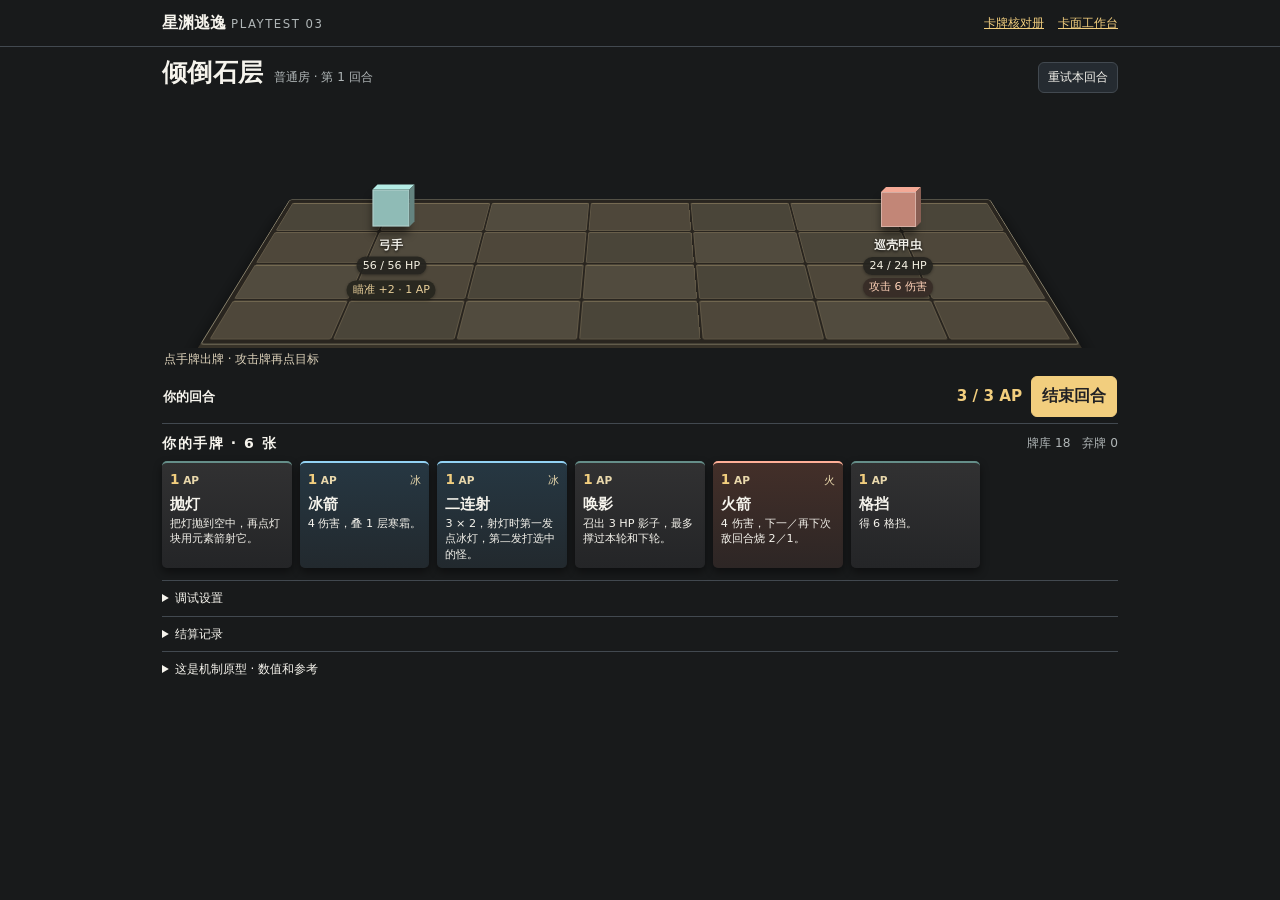
==== commit 520a695c: "Strip combat panels to board blocks and status bubbles" ====
--- a/battle-lab.html
+++ b/battle-lab.html
@@ -22,8 +22,23 @@
 @media(max-width:730px){.arena.board3d{min-height:208px;padding:9px 10px;align-items:start}.arena.board3d .unit{min-width:89px;min-height:98px;padding:5px}.arena.board3d .team,.arena.board3d .enemies{gap:5px}.arena>div:not(.board-ground){z-index:1}.arena .mid{margin-left:auto}.grid{height:169px;width:100%;top:53%}.workbar{gap:6px}.retry{flex-basis:100%}.guide{gap:3px 8px;min-height:0}.guide span{font-size:.73rem}.boardtip{font-size:.73rem;padding-left:2px}.cards{grid-template-columns:repeat(2,minmax(0,1fr));gap:7px}.card{min-height:121px}.handhead span{font-size:.65rem}}
 @media(prefers-reduced-motion:reduce){*,*::before,*::after{animation:none!important;transition:none!important}}
 
+
+/* Playtest 03: no panels on the chessboard. Only blocks and anchored labels. */
+body{background:#181a1b}main,header>div{max-width:1000px}header>div{min-height:46px}header nav{font-size:.76rem}
+.sr{position:absolute;width:1px;height:1px;overflow:hidden;clip-path:inset(50%);white-space:nowrap}
+.battle-head,.battle-head>div{display:flex;align-items:baseline;gap:10px;flex-wrap:wrap}.battle-head{justify-content:space-between;margin:12px 0 3px}.battle-head h1{font-size:1.55rem;margin:0;letter-spacing:.02em}.battle-head span{font-size:.75rem;color:var(--mut)}.retry-top{font-size:.75rem;padding:.32rem .55rem}
+.arena.bare,.arena.bare.board3d{position:relative;display:block;overflow:visible;height:252px;min-height:0;padding:0;background:transparent;border:0;border-radius:0}.arena.bare .board-ground{overflow:hidden;perspective:660px}.arena.bare .grid{width:88%;height:214px;left:50%;top:55%;gap:2px;transform:translate(-50%,-45%) rotateX(49deg);box-shadow:0 7px #373228,0 12px #201e1b,0 16px 20px #0007}.arena.bare.flat .board-ground{display:none}
+.arena.bare .ally-side,.arena.bare .enemy-side,.arena.bare .mid{position:absolute;z-index:1;top:145px;transform:translate(-50%,-50%)}.arena.bare .ally-side{left:24%}.arena.bare .enemy-side{left:77%}.arena.bare .mid{left:50%;top:129px}.arena.bare .team,.arena.bare .enemies{display:flex;flex-wrap:nowrap;gap:12px;align-items:center}.arena.bare .unit,.arena.bare .unit:disabled,.arena.bare .unit.valid,.arena.bare .unit.valid:hover,.arena.bare .unit.valid:focus-visible{display:flex;align-items:center;position:relative;gap:3px;min-width:72px;min-height:0;padding:0;background:none;border:0;border-radius:0;box-shadow:none;text-align:center;outline:none}.arena.bare .unit b{font-size:.78rem;text-shadow:0 1px 3px #000}
+.arena.bare .unit .shape{position:relative;flex:none;display:block;width:37px;height:37px;margin:7px 2px 7px;box-shadow:0 7px 8px #0007,inset 0 0 0 1px #fff5}.arena.bare .shadow .shape{width:28px;height:28px}.arena.bare .lantern .shape{width:22px;height:29px}.arena.bare .foe .shape{width:35px;height:35px}.arena.bare .foe .shape.boss{width:49px;height:49px}.arena.bare .unit.valid .shape{outline:2px solid var(--target);outline-offset:5px;box-shadow:0 0 21px #ffe094c4}.arena.bare .unit.valid:hover .shape,.arena.bare .unit.valid:focus-visible .shape{outline-color:#fff3c8;filter:brightness(1.25)}.arena.bare .unit.dim{opacity:.46}
+.arena.bare .chip,.arena.bare .badge,.arena.bare .intent,.arena.bare .mini{color:#f5f1e3;background:#25241fe8;border:0;border-radius:999px;white-space:nowrap;padding:1px 6px;font-size:.69rem;line-height:1.5;box-shadow:0 1px 3px #0005}.arena.bare .intent{background:#382d27;color:#ffd2b8}.arena.bare .mini{cursor:pointer;color:#e7ce99;background:#292820}.arena.bare .mini:hover,.arena.bare .mini:focus-visible{background:#504127;color:#fff1cc}.arena.bare .mini:disabled{opacity:.76}.arena.bare .badges{justify-content:center}.arena.bare .badges:empty{display:none}.arena.bare .badge.ice{color:var(--ice)}.arena.bare .badge.fire{color:var(--fire)}.arena.bare .badge.spark{color:var(--spark)}.arena.bare .badge.poison{color:var(--poison)}.arena.bare .badge.ghost{color:#c6b2ff}
+.arena.bare .float{top:0;left:50%;right:auto;translate:-50% -100%;font-size:.75rem;border:0;background:#282018;box-shadow:0 3px 9px #0008}
+.arena.bare .echo{position:absolute;top:100%;left:50%;translate:-50% 0;flex-wrap:nowrap;white-space:nowrap;margin-top:6px}.arena.bare .echo span,.arena.bare .echo button{font-size:.64rem}.arena.bare .echo button{padding:1px 4px}
+.guide.bare-guide{min-height:0;padding:0 2px;gap:8px;margin:2px 0;background:none;border:0;border-radius:0}.guide.bare-guide b,.guide.bare-guide span,.boardtip{font-size:.75rem}.guide.bare-guide button{padding:1px 6px}.boardtip{padding:0 2px;min-height:0}.boardtip:empty{display:none}.actionline{padding:6px 1px}.actionline b:not(.ap){font-size:.8rem}.actionline .ap{font-size:.95rem}.hand{margin:9px 0 12px}.cards{grid-template-columns:repeat(auto-fill,minmax(126px,1fr));gap:8px}.cards .card{min-height:99px;border:0;border-top:2px solid #658e89;border-radius:5px;box-shadow:0 4px 9px #0007;padding:6px 8px}.cards .card.ice{border-color:var(--ice)}.cards .card.spark{border-color:var(--spark)}.cards .card.fire{border-color:var(--fire)}.cards .card.poison{border-color:var(--poison)}.cards .card.chosen{box-shadow:0 0 0 1px #eac77c,0 9px 13px #000b}.card-top strong{font-size:.85rem}
+.options,.log{margin:0;padding:8px 0;font-size:.75rem}.log ol{margin:5px 0 0}.options .workbar{border:0;padding:4px 0}.options .workbar:first-of-type{padding-top:8px}main>details{margin:0;font-size:.75rem;padding:8px 0 18px}
+@media(max-width:730px){.arena.bare,.arena.bare.board3d{height:214px}.arena.bare .grid{width:95%;height:165px}.arena.bare .ally-side,.arena.bare .enemy-side{top:127px}.arena.bare .mid{top:106px}.arena.bare .team,.arena.bare .enemies{gap:3px}.arena.bare .unit,.arena.bare .unit.valid{min-width:47px}.arena.bare .unit .shape{width:29px;height:29px}.arena.bare .shadow .shape{width:23px;height:23px}.arena.bare .lantern .shape{width:18px;height:23px}.arena.bare .foe .shape.boss{width:39px;height:39px}.arena.bare .unit b{font-size:.67rem}.arena.bare .chip,.arena.bare .badge,.arena.bare .intent,.arena.bare .mini{font-size:.60rem;padding:0 3px}.cards{grid-template-columns:repeat(3,minmax(0,1fr));gap:6px}.cards .card{padding:5px;min-height:95px}.card-body small{font-size:.65rem}.handhead{font-size:.63rem}}
+
 </style></head>
-<body><header><div><div><b>星渊逃逸</b> <span>PLAYTEST 02</span></div><nav aria-label="同站页面"><a href="index.html">卡牌核对册</a><a href="card-library.html">卡面工作台</a></nav></div></header>
+<body><header><div><div><b>星渊逃逸</b> <span>PLAYTEST 03</span></div><nav aria-label="同站页面"><a href="index.html">卡牌核对册</a><a href="card-library.html">卡面工作台</a></nav></div></header>
 <main><div id="lab" aria-label="方块试战台"></div><noscript>本试战台需要启用 JavaScript。</noscript>
 <details><summary>这是机制原型 · 数值和参考</summary><ul>
 <li>所有 HP、伤害和牌序都是试验值，不是正式 Godot 数据。三个房间可单独重开；按「下一关」才会带着剩余 HP 继续。「重试本回合」还原这回合抽完牌后全部状态和牌序。</li>
@@ -307,7 +322,7 @@
 function enemyMarkup(e){
  const [k,n]=intent(e),acts=e.hp?(k==='攻' || k==='连')?(e.frozen&&!e.boss?'冻结 · 本次不攻击':k==='连'?(e.frozen?(n-4)+' + '+n:n+' × 2')+' 伤害':'攻击 '+Math.max(0,n-(e.frozen?4:0))+' 伤害'):k==='守'?'格挡 +'+n:'蓄势 · 本回合无伤害':'已倒下';
  const st=[e.block?badge('护甲 '+e.block):'',e.frozen?badge(e.boss?'霜裂':'冻结','ice'):e.frost?badge('寒霜 '+e.frost+'/3','ice'):'',e.spark?badge('电标 +2','spark'):'',e.burn?badge('燃烧 '+e.burn,'fire'):'',e.poison?badge('中毒 '+e.poison,'poison'):'',e.tether?badge('绊索','tether'):'',e.ghost?badge('鬼火 '+e.ghost,'ghost'):''].join('');
- return '<button type="button" data-act="target:'+e.id+'" class="unit foe '+(canAimAt(e.id)?'valid':picked?'dim':'')+(fx[e.id]?' hit':'')+'" '+(!e.hp||!live()?'disabled':!canAimAt(e.id)?'aria-disabled="true"':'')+'>'+pop(e.id)+'<span class="shape '+(e.boss?'boss':'')+'"></span><b>'+e.name+'</b><span class="hp">'+e.hp+' / '+e.max+' HP</span>'+bar(e.hp,e.max)+'<span class="intent" title="敌方意图">'+acts+'</span><span class="badges">'+st+'</span></button>';
+ return '<button type="button" data-act="target:'+e.id+'" class="unit foe '+(canAimAt(e.id)?'valid':picked?'dim':'')+(fx[e.id]?' hit':'')+'" '+(!e.hp||!live()?'disabled':!canAimAt(e.id)?'aria-disabled="true"':'')+'>'+pop(e.id)+'<span class="shape '+(e.boss?'boss':'')+'"></span><b>'+e.name+'</b><span class="chip">'+e.hp+' / '+e.max+' HP</span><span class="intent" title="敌方意图">'+acts+'</span><span class="badges">'+st+'</span></button>';
 }
 function aimButton(unit, obj){
   return mk(obj.aim?'已挂瞄准 · 下次 +2':'瞄准 +2 · 1 AP','aim:'+unit,!live()||!s.ap||!!obj.aim,'mini');
@@ -316,39 +331,39 @@
  const p=C[id],d=buttonCost(id);
  const col=({'冰':'ice','电':'spark','火':'fire','毒':'poison'})[p[3]]||'';
  const cat=p[4]==='arrow'?'攻击 / 箭':p[4]==='sword'?'攻击 / 剑术':'技能';
- const banner=id==='dual'?'双段冰箭':p[3]||cat;
+ const banner=id==='dual'?'冰':p[3]||'';
  const isPicked=picked===id;
- return '<button type="button" aria-pressed="'+isPicked+'" class="card '+col+(isPicked?' chosen':'')+'" data-act="play:'+id+'" '+(d.why?'disabled':'')+'><span class="card-top"><strong>'+d.cost+'<small> AP</small></strong><small>'+banner+'</small></span><span class="card-face"><b>'+ (dmg[id]||'◆') +'</b><span>'+ (p[4]==='arrow'||p[4]==='sword'?'伤害':(['guard','parry','feed','glow','thorn','tug','intercept'].includes(id)?'格挡':id==='shadow'||id==='fortify'?'影子 HP':''))+'</span></span><span class="card-body"><b>'+p[0]+'</b><small>'+p[2]+'</small></span><em>'+(d.why|| (isPicked?'已选 · 点高亮目标':targeted(id)?'选目标':'立即使用'))+'</em></button>';
+
+ return '<button type="button" aria-pressed="'+isPicked+'" class="card '+col+(isPicked?' chosen':'')+'" data-act="play:'+id+'" '+(d.why?'disabled':'')+'><span class="card-top"><strong>'+d.cost+'<small> AP</small></strong><small>'+banner+'</small></span><span class="card-body"><b>'+p[0]+'</b><small>'+p[2]+'</small></span>'+(d.why?'<em>'+d.why+'</em>':'')+'</button>';
 }
 function guide(){
- if(!live())return '<b>'+phaseMsg()+'</b><span>'+(s.phase==='clear'?'可以带着现在的血量打下一间。':'点下方按钮重开试打。')+'</span>';
+ if(!live())return '<b>'+phaseMsg()+'</b>';
  if(split)return '<b>二连射 · 再选第二箭</b><span>第一箭给灯，第二箭打你点的怪。两发合计 1 AP（影子复射另计）。</span>'+mk('取消 Esc','cancel');
  if(picked)return '<b>'+C[picked][0]+' · 选一个亮起来的目标</b><span>点亮框才出牌、扣 AP。'+(canAimAt('lamp')?'这张也可以射灯。':'')+'</span>'+mk('取消 Esc','cancel');
- return '<b>先从下方挑一张手牌</b><span>攻击牌再点目标；防守、抛灯等技能点了就用。</span>';
-}
+ return '<span>点手牌出牌 · 攻击牌再点目标</span>';
+}
+
 function render(){
+ const r=ROOMS[s.room],l=s.lamp;
  const ground='<div class="board-ground" aria-hidden="true"><div class="grid">'+Array.from({length:28},()=>'<i></i>').join('')+'</div></div>';
  const viewUI='<div class="seg view-switch" aria-label="棋盘视角">'+mk('固定 3D','view:3d',false,view==='3d'?'active':'')+mk('平面','view:flat',false,view==='flat'?'active':'')+'<a href="battle-lab.html" target="_blank" rel="noopener">另开窗口 ↗</a></div>';
- const r=ROOMS[s.room];
- const focus=s.target==='lamp'&&s.lamp?'引路灯':target()?.name||'无';
- const l=s.lamp;
- const num=(n)=>String(n).padStart(2,'0');
+ const options='<details class="options" '+(root.querySelector('.options')?.open?'open':'')+'><summary>调试设置</summary><div class="workbar"><div class="seg">'+mk('弓手','role:archer',false,s.role==='archer'?'active':'')+mk('剑士','role:sword',false,s.role==='sword'?'active':'')+'</div><div class="seg">'+mk('实战手牌','mode:0',false,!s.lab?'active':'')+mk('全牌试验','mode:1',false,s.lab?'active':'')+'</div>'+viewUI+'</div><div class="workbar"><span>换关练习</span>'+ROOMS.map((q,i)=>mk((i+1)+' '+q.name,'room:'+i,false,i===s.room?'active':'')).join('')+mk('重开本关','reset')+(!s.lab?mk('换牌序开局','shuffle'):'')+'</div></details>';
  let cards=(s.lab?[...new Set(SET[s.role])]:s.hand).map(cardMarkup).join('');
- if(!cards)cards='<p class="mute">手牌已用完，结束回合即可抽牌。</p>';
+ if(!cards)cards='<p class="mute">手牌已用完。</p>';
  root.innerHTML=
- '<section class="roomline"><div><span class="eyebrow">ROOM '+num(s.room+1)+' ／ '+r.kind+'</span><h1>'+r.name+'</h1><p>'+r.hint+'</p></div><div class="roomchoices"><span class="eyebrow">换关练习 · 满血重开</span><div>'+ROOMS.map((q,i)=>mk(num(i+1)+' '+q.name,'room:'+i,false,i===s.room?'active':'')).join('')+'</div></div></section>'+
- '<section class="workbar"><div class="seg">'+mk('弓手','role:archer',false,s.role==='archer'?'active':'')+mk('剑士','role:sword',false,s.role==='sword'?'active':'')+'</div><div class="seg">'+mk('实战手牌','mode:0',false,!s.lab?'active':'')+mk('全牌试验','mode:1',false,s.lab?'active':'')+'</div>'+viewUI+'<div class="seg retry">'+mk('重试本回合','retry',false)+mk('重开本关','reset')+(!s.lab?mk('换牌序开局','shuffle'):'')+'</div></section>'+
- '<section class="guide '+(picked?'planning':'')+'" aria-live="polite">'+guide()+'</section>'+
- '<section class="arena '+(view==='3d'?'board3d':'flat')+'" aria-label="战斗区">'+(view==='3d'?ground:'')+'<div class="side"><h2>我方单位</h2><div class="team"><div class="unit self">'+pop('self')+'<span class="shape"></span><b>'+(s.role==='archer'?'弓手本体':'剑士本体')+'</b><span class="hp">'+s.hp+' / '+s.max+' HP</span>'+bar(s.hp,s.max)+'<span class="badges">'+badge('格挡 '+s.block)+(s.ownGhost?badge('鬼火 '+s.ownGhost,'ghost'):'')+'</span>'+aimButton('self',s)+'</div>'+
- (s.role==='archer'?'<div class="unit shadow '+(!s.shadow?'empty':'')+'">'+pop('shadow')+'<span class="shape"></span><b>影子</b>'+(s.shadow?'<span class="hp">'+s.shadow.hp+' / '+s.shadow.max+' HP</span>'+bar(s.shadow.hp,s.shadow.max)+'<span class="badges">'+badge('剩 '+(s.shadow.until-s.round+1)+' 轮')+(s.intercept?badge('待分伤'):'')+'</span>'+aimButton('shadow',s.shadow):'<small>未召唤</small>')+'</div>':'')+'</div>'+
- (s.role==='archer'&&s.shadow?'<div class="echo"><span>复射</span>'+mk('不跟','echo:off',!live(),s.echo==='off'?'active':'')+mk('全力 +1 AP','echo:full',!live(),s.echo==='full'?'active':'')+mk('轻影 ×'+s.light,'echo:light',!live()||!s.light,s.echo==='light'?'active':'')+'<small>本轮 '+s.uses+'/2</small></div>':'')+'</div>'+
- (s.role==='archer'?'<div class="mid"><h2>场上道具</h2><button type="button" data-act="target:lamp" class="unit lantern '+(canAimAt('lamp')?'valid ':picked?'dim ':'')+(!l?'empty':l.mode==='lit'?({'冰':'ice','电':'spark','火':'fire'})[l.type]:'')+'" '+(!live()?'disabled':!canAimAt('lamp')?'aria-disabled="true"':'')+'>'+pop('lamp')+'<span class="shape"></span><b>引路灯</b><small>'+(l?(l.mode==='air'?'悬空 · 待点亮':l.type+'域 · 剩 '+l.left+' 次'+(l.wide?' · 全体':'')):'未抛灯')+'</small></button></div>':'')+
- '<div class="side"><h2>敌方意图</h2><div class="enemies">'+s.enemies.map(enemyMarkup).join('')+'</div></div></section>'+
- '<div class="boardtip" id="boardtip" role="status">'+guideDefault()+'</div><section class="actionline"><div><b class="'+(turnPop?'turnpop':'')+'">'+(turnPop||phaseMsg())+' · 第 '+s.round+' 回合</b>'+(lastMove?'<span class="lastmove">'+lastMove+'</span>':'')+'</div><div><b class="ap">'+s.ap+' / 3 AP</b>'+(s.phase==='clear'?mk('下一关 · 回 8 HP','next',false,'primary'):!live()?mk('再试一次','reset',false,'primary'):mk('结束回合','end',false,'primary'))+'</div></section>'+
- '<section class="hand"><div class="handhead"><h2>'+(s.lab?'全牌试验 · 可重复打':'你的手牌 · '+s.hand.length+' 张')+'</h2><span>'+ (s.lab?'照常扣 AP':'本回合抽 6 张　·　牌库 '+s.deck.length+'　弃牌 '+s.discard.length+(openingSeed===null?'　·　固定试打牌序':'　·　洗牌开局')) +'</span></div><div class="cards '+(turnPop?'dealt':'')+'">'+cards+'</div></section>'+
- '<section class="log" aria-live="polite"><h2>结算记录</h2><p>本关已打 '+s.dealt+' 伤害'+(s.role==='archer'?' · 影子最高 '+s.peakShadow+' HP':'')+'</p><ol>'+s.log.map(x=>'<li>'+x+'</li>').join('')+'</ol></section>';
-}
-
+ '<section class="battle-head"><div><h1>'+r.name+'</h1><span>'+r.kind+' · 第 '+s.round+' 回合</span></div>'+mk('重试本回合','retry',false,'retry-top')+'</section>'+
+ '<section class="arena bare '+(view==='3d'?'board3d':'flat')+'" aria-label="战斗区">'+(view==='3d'?ground:'')+
+ '<div class="side ally-side"><h2 class="sr">我方单位</h2><div class="team"><div class="unit self">'+pop('self')+'<span class="shape"></span><b>'+(s.role==='archer'?'弓手':'剑士')+'</b><span class="chip">'+s.hp+' / '+s.max+' HP</span><span class="badges">'+(s.block?badge('格挡 '+s.block):'')+(s.ownGhost?badge('鬼火 '+s.ownGhost,'ghost'):'')+'</span>'+aimButton('self',s)+'</div>'+
+ (s.role==='archer'&&s.shadow?'<div class="unit shadow">'+pop('shadow')+'<span class="shape"></span><b>影子</b><span class="chip">'+s.shadow.hp+' / '+s.shadow.max+' HP</span><span class="badges">'+badge('剩 '+(s.shadow.until-s.round+1)+' 轮')+(s.intercept?badge('待分伤'):'')+'</span>'+aimButton('shadow',s.shadow)+'</div>':'')+'</div>'+
+ (s.role==='archer'&&s.shadow?'<div class="echo"><span>跟射</span>'+mk('关','echo:off',!live(),s.echo==='off'?'active':'')+mk('+1 AP','echo:full',!live(),s.echo==='full'?'active':'')+(s.light?mk('轻影 ×'+s.light,'echo:light',!live(),s.echo==='light'?'active':''):'')+'</div>':'')+'</div>'+
+ (s.role==='archer'&&l?'<div class="mid"><h2 class="sr">场上道具</h2><button type="button" data-act="target:lamp" class="unit lantern '+(canAimAt('lamp')?'valid ':picked?'dim ':'')+(l.mode==='lit'?({'冰':'ice','电':'spark','火':'fire'})[l.type]:'')+'" '+(!live()?'disabled':!canAimAt('lamp')?'aria-disabled="true"':'')+'>'+pop('lamp')+'<span class="shape"></span><b>引路灯</b><span class="chip">'+(l.mode==='air'?'待点亮':l.type+'域 · 剩 '+l.left+' 次'+(l.wide?' · 全体':''))+'</span></button></div>':'')+
+ '<div class="side enemy-side"><h2 class="sr">敌方意图</h2><div class="enemies">'+s.enemies.filter(e=>e.hp>0||fx[e.id]).map(enemyMarkup).join('')+'</div></div></section>'+
+ '<section class="guide bare-guide" aria-live="polite">'+guide()+'</section>'+
+ '<div class="boardtip" id="boardtip" role="status"></div>'+
+ '<section class="actionline"><div><b class="'+(turnPop?'turnpop':'')+'">'+(turnPop||phaseMsg())+'</b>'+(lastMove?'<span class="lastmove">'+lastMove+'</span>':'')+'</div><div><b class="ap">'+s.ap+' / 3 AP</b>'+(s.phase==='clear'?mk('下一关 · 回 8 HP','next',false,'primary'):!live()?mk('再试一次','reset',false,'primary'):mk('结束回合','end',false,'primary'))+'</div></section>'+
+ '<section class="hand"><div class="handhead"><h2>'+(s.lab?'全牌试验':'你的手牌 · '+s.hand.length+' 张')+'</h2><span>'+ (s.lab?'照常扣 AP':'牌库 '+s.deck.length+'　弃牌 '+s.discard.length) +'</span></div><div class="cards '+(turnPop?'dealt':'')+'">'+cards+'</div></section>'+
+ options+'<details class="log"><summary>结算记录</summary><ol aria-live="polite">'+s.log.map(x=>'<li>'+x+'</li>').join('')+'</ol></details>';
+}
 function dispatch(act){
  const [kind,value]=act.split(':');
  fx={};turnPop='';
@@ -404,7 +419,7 @@
 }
 function preview(node){
  const tt=root.querySelector('#boardtip');if(!tt)return;
- const unit=node?.closest?.('.unit');if(!unit){tt.textContent=guideDefault();return}
+ const unit=node?.closest?.('.unit');if(!unit){tt.textContent='';return}
  const key=unit.dataset.act?.split(':')[1];
  if(key&&picked&&canAimAt(key)){
    const prev=s.target;s.target=split?'lamp':key;const d=details(picked);s.target=prev;
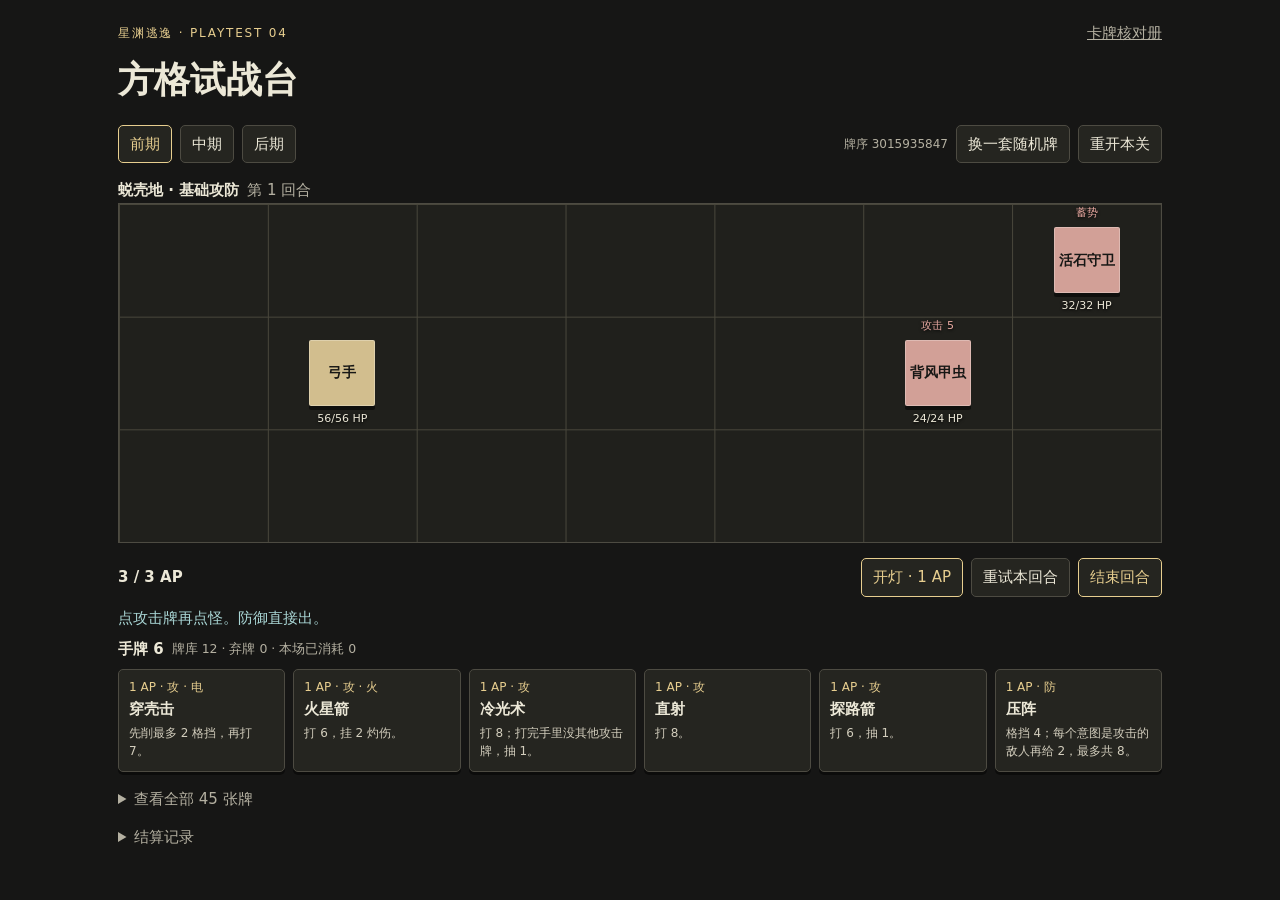
==== commit 49997099: "Rebuild battle lab as phased 45-card grid playtest" ====
--- a/battle-lab.html
+++ b/battle-lab.html
@@ -1,446 +1,259 @@
-<!doctype html>
-<html lang="zh-CN"><head><meta charset="utf-8"><meta name="viewport" content="width=device-width,initial-scale=1">
-<meta name="robots" content="noindex,nofollow"><meta name="theme-color" content="#15181b">
-<title>方块试战台｜星渊逃逸</title>
+<!doctype html><html lang="zh-CN"><head><meta charset="utf-8"><meta name="viewport" content="width=device-width, initial-scale=1"><title>方格试战台｜星渊逃逸</title>
 <style>
-:root{color-scheme:dark;--bg:#15181b;--ink:#f6f4ed;--mut:#b0b6b7;--panel:#20252a;--edge:#424950;--accent:#eed59c;--ice:#92d2f3;--spark:#f1d679;--fire:#ffaf97;--poison:#b2de9f}
-*{box-sizing:border-box}body{background:var(--bg);color:var(--ink);margin:0;font-family:system-ui,-apple-system,"Microsoft YaHei",sans-serif;line-height:1.55}main,header>div{max-width:1120px;margin:auto;padding:0 22px}header{border-bottom:1px solid var(--edge)}header>div{min-height:61px;display:flex;justify-content:space-between;align-items:center;gap:.7rem;flex-wrap:wrap;padding-top:8px;padding-bottom:8px}a{color:var(--accent)}header span,.eyebrow{font-size:.73rem;letter-spacing:.12em;color:var(--mut)}header nav{display:flex;gap:14px;flex-wrap:wrap;font-size:.85rem}
-h1,h2,p{margin:0}h1{font-size:clamp(2rem,6.5vw,3.45rem);line-height:1.12;margin:.22em 0;letter-spacing:.04em}h2{font-size:.82rem;color:var(--mut);letter-spacing:.11em;margin:0 0 .65rem}button{border:1px solid var(--edge);background:#252b31;color:var(--ink);font:inherit;border-radius:6px;padding:.42rem .62rem;cursor:pointer}button:hover:not(:disabled),button.active{border-color:var(--accent);color:var(--accent);background:#353127}button:disabled{cursor:default;color:var(--mut)}button:focus-visible,a:focus-visible,summary:focus-visible{outline:2px solid var(--accent);outline-offset:3px}
-.roomline{display:flex;justify-content:space-between;gap:20px;align-items:end;margin:23px 0 14px}.roomline p,.mute,.unit small,.echo small,.log p{color:var(--mut);font-size:.84rem}.roomchoices>div,.workbar,.seg,.echo,.actionline>div{display:flex;gap:6px;align-items:center;flex-wrap:wrap}.roomchoices button,.seg button,.reset,.mini,.echo button{font-size:.79rem}.workbar{border-top:1px solid var(--edge);padding:10px 0;gap:14px}.workbar .reset{margin-left:auto}
-.arena{display:flex;justify-content:space-between;gap:13px;align-items:start;padding:16px;background:var(--panel);border:1px solid var(--edge);border-radius:8px}.team,.enemies{display:flex;gap:8px;flex-wrap:wrap}.unit{background:#171b1f;border:1px solid var(--edge);border-radius:7px;min-height:138px;min-width:118px;padding:9px;display:flex;flex-direction:column;align-items:flex-start;text-align:left;gap:4px;line-height:1.35}.unit b{font-size:.94rem}.unit.foe{min-width:134px}.unit.select{border-color:var(--accent);box-shadow:inset 0 0 0 1px var(--accent)}.unit.empty{border-style:dashed}.unit.empty .shape{opacity:.28}.shape{height:28px;width:28px;display:block;margin:1px 0;background:#8fbbb6;border-radius:3px}.shadow .shape{background:#a2a1e6}.lantern .shape{background:var(--accent);width:22px;height:31px}.lantern.ice .shape{background:var(--ice)}.lantern.spark .shape{background:var(--spark)}.lantern.fire .shape{background:var(--fire)}.foe .shape{background:#c28677;width:35px;height:25px}.foe .shape.boss{width:56px;height:31px}.foe:disabled:not(.select){opacity:.62}.hp{font-size:.94rem;font-weight:730;font-variant-numeric:tabular-nums}.bar{height:4px;background:#394248;width:100%;border-radius:2px;overflow:hidden}.bar i{height:100%;display:block;background:#8fbbb6}.shadow .bar i{background:#a2a1e6}.foe .bar i{background:#e19a87}.intent{font-size:.8rem;color:#ffb9a4;padding:.1rem 0}.badges{display:flex;gap:3px;flex-wrap:wrap;max-width:180px}.badge{font-size:.69rem;padding:1px 4px;border-radius:3px;background:#2c343c;color:var(--ink)}.badge.ice{color:var(--ice)}.badge.fire{color:var(--fire)}.badge.spark{color:var(--spark)}.badge.poison{color:var(--poison)}.badge.ghost{color:#c6b2ff}.badge.tether{color:#e4c3a1}.mini{margin-top:3px}.echo{margin-top:9px;font-size:.79rem;color:var(--mut)}
-.actionline{display:flex;justify-content:space-between;align-items:center;gap:6px;padding:10px 0;border-bottom:1px solid var(--edge)}.actionline span{font-size:.82rem;color:var(--mut)}.actionline>div{gap:9px}.ap{font-variant-numeric:tabular-nums;color:var(--accent);white-space:nowrap}.primary{background:var(--accent);color:#212124;font-weight:760;border-color:var(--accent)}.hand,.log,details{margin:17px 0}.hand h2,.log h2{margin-bottom:3px}.cards{display:grid;grid-template-columns:repeat(auto-fit,minmax(152px,1fr));gap:8px;margin-top:10px}.card{display:flex;flex-direction:column;align-items:stretch;text-align:left;gap:5px;min-height:98px;border-top:3px solid #8fbbb6}.card span{display:flex;align-items:baseline;justify-content:space-between;gap:3px}.card b{font-size:.9rem}.card strong,.card small,.card em{font-size:.73rem}.card strong{white-space:nowrap;color:var(--accent)}.card em{font-style:normal;color:var(--mut)}.card.ice{border-top-color:var(--ice)}.card.spark{border-top-color:var(--spark)}.card.fire{border-top-color:var(--fire)}.card.poison{border-top-color:var(--poison)}.card[disabled]{opacity:.67}.log ol{padding-left:1.4rem;font-size:.84rem;max-height:175px;overflow:auto;color:var(--mut)}details{border-top:1px solid var(--edge);padding:12px 0 28px;font-size:.83rem;color:var(--mut)}summary{cursor:pointer;color:var(--ink)}details li{margin:5px 0}
-@media(max-width:730px){main,header>div{padding-left:14px;padding-right:14px}.roomline{align-items:start;flex-direction:column;gap:10px}.arena{flex-wrap:wrap;padding:10px}.arena>.side:last-child{flex-basis:100%;border-top:1px solid var(--edge);padding-top:8px}.unit,.unit.foe{min-width:99px;min-height:111px;padding:6px}.unit b{font-size:.84rem}.hp{font-size:.86rem}.shape{height:21px;width:21px}.foe .shape,.lantern .shape{height:20px}.team,.enemies{gap:5px}.arena{gap:7px}.echo{max-width:224px}.actionline{align-items:start}.cards{grid-template-columns:repeat(2,minmax(0,1fr))}.workbar{gap:6px}.roomchoices button{padding:.3rem .4rem}.actionline>div:last-child{justify-content:end}.card{min-height:90px}}
+:root{color-scheme:dark;--bg:#161615;--ink:#ece8d7;--mut:#b4b0a1;--edge:#4d4b42;--gold:#e7ce8f;--cyan:#a9d6d5;--red:#e9aaa2}*{box-sizing:border-box}body{margin:0;background:var(--bg);color:var(--ink);font:15px/1.5 system-ui,sans-serif}main{max-width:1080px;margin:0 auto;padding:22px 18px 40px}header,.row,.tools,.actions{display:flex;gap:8px;align-items:center;flex-wrap:wrap}header{justify-content:space-between}a{color:var(--mut)}h1{font-size:clamp(24px,4vw,36px);margin:8px 0 4px}.kicker{color:var(--gold);font-size:12px;letter-spacing:.15em}.hint,small,summary{color:var(--mut)}button,select{font:inherit;color:var(--ink);background:#252520;border:1px solid var(--edge);border-radius:5px;padding:7px 11px;cursor:pointer}button:hover:not(:disabled),select:hover{border-color:var(--gold)}button:focus-visible,select:focus-visible{outline:2px solid var(--cyan);outline-offset:2px}button:disabled{opacity:.58;cursor:default}[aria-pressed=true],.primary{border-color:var(--gold);color:var(--gold)}.stages{padding:14px 0}.stages .tail{margin-left:auto}.board{position:relative;isolation:isolate;display:grid;grid-template-columns:repeat(7,1fr);grid-template-rows:repeat(3,1fr);width:100%;height:clamp(240px,34vw,340px);border:1px solid var(--edge);background-color:#20201c;background-image:linear-gradient(to right,#48463b 1px,transparent 1px),linear-gradient(to bottom,#48463b 1px,transparent 1px);background-size:calc(100% / 7) calc(100% / 3)}.board.lit{background-color:#253331}.tile{position:relative;align-self:center;justify-self:center;display:grid;place-items:center;width:min(66px,72%);height:auto;aspect-ratio:1;border:1px solid #fff4;box-shadow:0 4px 0 #0008;font-size:clamp(10px,1.45vw,14px);font-weight:650;line-height:1.25;text-align:center;padding:2px;border-radius:2px;color:#171715}.tile.hero{background:#d2be8e}.tile.shadow{background:#aa9bb3}.tile.lamp{background:#9cccc7}.tile.foe{background:#d2a097;opacity:1}.tile.foe.target{outline:2px solid var(--gold);outline-offset:4px}.tile.foe.dead{visibility:hidden}.tile.extra{outline:2px dashed var(--cyan);outline-offset:4px}.tag{position:absolute;left:50%;top:calc(100% + 7px);transform:translateX(-50%);width:max-content;max-width:150px;color:var(--ink);font:11px system-ui;text-shadow:0 1px 3px black;pointer-events:none}.tag.note{top:auto;bottom:calc(100% + 8px);color:var(--red)}.actions{margin:15px 0 10px}.actions .stretch{flex:1}.status{min-height:26px}.hand{display:grid;grid-template-columns:repeat(auto-fit,minmax(132px,1fr));gap:8px;margin-top:8px}.card{box-shadow:0 3px 0 #0007;min-height:103px;text-align:left;display:flex;flex-direction:column;padding:8px 10px}.card[aria-pressed=true]{transform:translateY(-3px);background:#383325}.card b{margin:2px 0 4px}.card .fee{color:var(--gold);font-size:12px}.card .desc{color:#d3cebd;font-size:12px}.pool{display:grid;grid-template-columns:repeat(auto-fit,minmax(200px,1fr));gap:8px}.pool div{border:1px solid var(--edge);padding:8px}details{margin-top:16px}summary{cursor:pointer}li{margin:3px 0}#message{margin:.6em 0;color:var(--cyan)}#help{max-width:70ch}.seed{font-size:12px}.badge{color:var(--cyan)}@media(max-width:600px){main{padding:14px 10px 28px}.stages .tail{margin-left:0}.board{height:222px}.tag{font-size:9px}.hand{grid-template-columns:repeat(2,1fr)}.actions .stretch{min-width:90px}.tile{width:74%}.tile.foe{font-size:9px}.card{min-height:93px}}
+</style></head><body><main><header><span class="kicker">星渊逃逸 · PLAYTEST 04</span><a href="index.html">卡牌核对册</a></header><h1>方格试战台</h1><div id="app"></div><details><summary>查看全部 45 张牌</summary><div class="pool" id="pool"></div></details><details><summary>结算记录</summary><ol id="log"></ol></details></main>
+<script>
+const CARDS = [{"id":1,"name":"直射","cost":1,"desc":"打 8。","kind":"攻","arrow":true,"el":"","once":false,"stage":0,"common":false},{"id":2,"name":"探路箭","cost":1,"desc":"打 6，抽 1。","kind":"攻","arrow":true,"el":"","once":false,"stage":0,"common":false},{"id":3,"name":"掩步","cost":1,"desc":"格挡 5，抽 1。","kind":"防","arrow":false,"el":"","once":false,"stage":0,"common":true},{"id":4,"name":"霜钉箭","cost":1,"desc":"打 7，叠 1 霜。","kind":"攻","arrow":true,"el":"冰","once":false,"stage":0,"common":false},{"id":5,"name":"穿壳击","cost":1,"desc":"先削最多 2 格挡，再打 7。","kind":"攻","arrow":false,"el":"电","once":false,"stage":0,"common":true},{"id":6,"name":"火星箭","cost":1,"desc":"打 6，挂 2 灼伤。","kind":"攻","arrow":true,"el":"火","once":false,"stage":0,"common":false},{"id":7,"name":"冷光术","cost":1,"desc":"打 8；打完手里没其他攻击牌，抽 1。","kind":"攻","arrow":false,"el":"","once":false,"stage":0,"common":true},{"id":8,"name":"整备","cost":0,"desc":"看牌库顶两张，选一张入手，另一张放底。每场一次。","kind":"功能","arrow":false,"el":"","once":true,"stage":0,"common":true},{"id":9,"name":"绊脚箭","cost":1,"desc":"打 7，目标下一次攻击少打 3。","kind":"攻","arrow":true,"el":"","once":false,"stage":0,"common":false},{"id":10,"name":"猎首箭","cost":1,"desc":"打 8；目标出牌前半血或以下，改打 12。","kind":"攻","arrow":true,"el":"","once":false,"stage":0,"common":false},{"id":11,"name":"碎霜箭","cost":1,"desc":"打 8；若目标至少 2 霜，消耗 2 霜再打 6。不叠霜、不染波。","kind":"攻","arrow":true,"el":"","once":false,"stage":1,"common":false},{"id":12,"name":"破壳符","cost":1,"desc":"先削最多 6 格挡，再打 6；削光原有格挡，抽 1。","kind":"攻","arrow":false,"el":"电","once":false,"stage":1,"common":true},{"id":13,"name":"取烬术","cost":1,"desc":"打 7，再立刻结算目标已有灼伤；灼伤击杀，抽 1。不自己挂灼伤。","kind":"攻","arrow":false,"el":"火","once":false,"stage":1,"common":true},{"id":14,"name":"追裂箭","cost":1,"desc":"打 8，击杀抽 1。","kind":"攻","arrow":true,"el":"","once":false,"stage":1,"common":false},{"id":15,"name":"回光","cost":1,"desc":"格挡 6；若灯还有波，立即打下一波并消耗这一次。","kind":"防","arrow":false,"el":"","once":false,"stage":1,"common":false},{"id":16,"name":"唤影","cost":1,"desc":"格挡 5，召 3 血影子；跟射按第 3 节。","kind":"防","arrow":false,"el":"","once":false,"stage":1,"common":false},{"id":17,"name":"回身步","cost":1,"desc":"格挡 6，留一张手牌到下回合。","kind":"功能","arrow":false,"el":"","once":false,"stage":1,"common":true},{"id":18,"name":"穿群射","cost":2,"desc":"两发各 9，可分别点怪，也可同打一个。算一张牌。","kind":"攻","arrow":true,"el":"","once":false,"stage":1,"common":false},{"id":19,"name":"蓄势箭","cost":1,"desc":"打 8；若用完本回合最后一费，抽 1 并把那张牌留到下回合。","kind":"攻","arrow":true,"el":"","once":false,"stage":1,"common":false},{"id":20,"name":"溢箭","cost":1,"desc":"打 8；击杀后把超出的伤害转给剩余血最低的敌人，只转一次。","kind":"攻","arrow":true,"el":"","once":false,"stage":1,"common":false},{"id":21,"name":"同鸣","cost":1,"desc":"打 8，立刻打完灯余下的波；终阶才会随最后一波显出真正的月光。每场一次。","kind":"攻","arrow":true,"el":"","once":true,"stage":2,"common":false},{"id":22,"name":"白昼断层","cost":2,"desc":"打 14；目标已冻结或带 Boss 霜裂，再全体打 6。每场一次。","kind":"攻","arrow":false,"el":"","once":true,"stage":2,"common":true},{"id":23,"name":"影返","cost":1,"desc":"格挡 7；有影子时，下次攻击先由它用自己的血挡，再还击 6；挡完消散也还击。","kind":"防","arrow":false,"el":"","once":false,"stage":2,"common":false},{"id":24,"name":"终猎","cost":2,"desc":"打 16，击杀返 1 费。每场一次。","kind":"攻","arrow":false,"el":"","once":true,"stage":2,"common":true},{"id":25,"name":"复弦","cost":1,"desc":"打 8；影子若本回合已经补射过，再射一次 8。不再触发任何补射。每场一次。","kind":"攻","arrow":true,"el":"","once":true,"stage":2,"common":false},{"id":26,"name":"返灯","cost":1,"desc":"格挡 6；上一波若击杀，下回合多一次开灯机会，照付 1 费。每场一次。高强度候选，首测不放。","kind":"功能","arrow":false,"el":"","once":true,"stage":2,"common":false},{"id":27,"name":"影迹箭","cost":1,"desc":"先打 7；没影子才召一个 1 血影子，这一箭本身不触发它。","kind":"攻","arrow":true,"el":"","once":false,"stage":0,"common":false},{"id":28,"name":"借光箭","cost":1,"desc":"打 6，抽 1；目标有霜或灼伤，改成顶两张选一张，另一张放底。","kind":"攻","arrow":true,"el":"","once":false,"stage":0,"common":false},{"id":29,"name":"遮身","cost":1,"desc":"格挡 6；有影子则再加 2 当前及最大生命，上限 7。","kind":"功能","arrow":false,"el":"","once":false,"stage":0,"common":true},{"id":30,"name":"退步射","cost":1,"desc":"打 6，格挡 3。","kind":"攻","arrow":true,"el":"","once":false,"stage":0,"common":false},{"id":31,"name":"夹缝箭","cost":1,"desc":"打 8；目标已有至少 2 霜，或本回合被打光过格挡，加 4。条件不叠加，不消耗霜。","kind":"攻","arrow":true,"el":"","once":false,"stage":1,"common":false},{"id":32,"name":"追响","cost":1,"desc":"打 7；若目标在这张牌以前已于本回合吃过至少两段伤害，抽 1。","kind":"攻","arrow":true,"el":"","once":false,"stage":1,"common":false},{"id":33,"name":"断尾","cost":1,"desc":"打 8；目标已冻结，或这一击击杀，得 4 格挡。只奖励一次。","kind":"攻","arrow":false,"el":"","once":false,"stage":1,"common":true},{"id":34,"name":"余温符","cost":1,"desc":"格挡 6；场上有带霜或灼伤的怪，再抽 1。","kind":"防","arrow":false,"el":"","once":false,"stage":1,"common":true},{"id":35,"name":"交叉火力","cost":2,"desc":"打 16；若主目标此前已在本回合受伤，再对另一只血最多的怪打 6。每场一次。","kind":"攻","arrow":true,"el":"","once":true,"stage":2,"common":false},{"id":36,"name":"收场","cost":1,"desc":"打 8；若出牌前已有两只怪在本回合倒下，返 1 费。每场一次。","kind":"攻","arrow":false,"el":"","once":true,"stage":2,"common":true},{"id":37,"name":"分裂箭","cost":1,"desc":"主箭打 5，副箭打另一只血最低的活怪 3；单怪则两段同打。只带出一次影子跟射。","kind":"攻","arrow":true,"el":"","once":false,"stage":0,"common":false},{"id":38,"name":"基础格挡","cost":1,"desc":"格挡 6。没有条件。","kind":"防","arrow":false,"el":"","once":false,"stage":0,"common":true},{"id":39,"name":"架弓","cost":1,"desc":"格挡 5。本轮第一次被攻击后再获得 3 格挡。额外格挡来不及挡第一下，专接后续攻击。","kind":"防","arrow":false,"el":"","once":false,"stage":0,"common":false},{"id":40,"name":"压阵","cost":1,"desc":"格挡 4；每个意图是攻击的敌人再给 2，最多共 8。","kind":"防","arrow":false,"el":"","once":false,"stage":0,"common":true},{"id":41,"name":"霜幕","cost":1,"desc":"格挡 5，给一只本轮准备攻击的敌人叠 1 霜；没攻击意图的目标也可单独打出拿格挡。","kind":"防","arrow":false,"el":"冰","once":false,"stage":1,"common":true},{"id":42,"name":"续守","cost":1,"desc":"格挡 6；下个玩家回合开始，再得 3 格挡。","kind":"防","arrow":false,"el":"","once":false,"stage":1,"common":true},{"id":43,"name":"反手箭","cost":1,"desc":"格挡 6；本轮第一次用格挡吸收伤害时，对攻击者还一箭 4。反击不算主动出牌，不触发跟射。","kind":"防","arrow":false,"el":"","once":false,"stage":1,"common":false},{"id":44,"name":"重防","cost":2,"desc":"格挡 14。专门挡重击，不要求手里还有别的防牌。","kind":"防","arrow":false,"el":"","once":false,"stage":1,"common":true},{"id":45,"name":"避锋","cost":1,"desc":"格挡 6；本轮第一次透过格挡的单段攻击伤害最多扣 5 血。每场一次，只限制那一段。","kind":"防","arrow":false,"el":"","once":true,"stage":2,"common":true}];
 
-/* Playtest 02: fixed perspective, readable targets, and an actual hand. */
-:root{--accent:#f2ce7e;--target:#f9da8d;--panel:#232526}
-header span,.eyebrow{letter-spacing:.13em}.roomline{margin:16px 0 10px;align-items:center}.roomline h1{font-size:clamp(1.6rem,4vw,2.45rem)}.roomline p{display:none}
-.workbar{gap:9px;padding:8px 0}.view-switch{margin-right:auto}.view-switch a{font-size:.75rem;margin-left:3px}.retry button{font-size:.78rem}.guide{min-height:45px;display:flex;align-items:center;gap:11px;flex-wrap:wrap;padding:7px 12px;margin:0 0 2px;border:1px solid #5a543f;background:#2a2820;border-radius:7px}.guide b{font-size:.95rem;color:#ffdf9e}.guide span{font-size:.8rem;color:#ddd2ba}.guide button{margin-left:auto;font-size:.73rem}.guide.planning{border-color:var(--target);box-shadow:0 0 12px #e6b85d21}
-.arena{position:relative;isolation:isolate;min-height:186px;align-items:center;gap:12px}.arena>div:not(.board-ground){position:relative;z-index:1}.arena h2{padding-left:3px;margin-bottom:5px}.arena.board3d{overflow:hidden;padding:12px 5%;min-height:231px;background:radial-gradient(ellipse at 50% 12%,#444038 0%,#222222 52%,#151618 100%);border:1px solid #514c3e;border-radius:10px}.board-ground{position:absolute;z-index:-1;inset:0;overflow:hidden;pointer-events:none;perspective:610px;perspective-origin:50% 44%}.grid{position:absolute;left:50%;top:50%;width:88%;height:194px;transform:translate(-50%,-42%) rotateX(53deg) rotateZ(-4deg);transform-origin:50% 82%;display:grid;grid-template-columns:repeat(7,1fr);grid-template-rows:repeat(4,1fr);gap:3px;padding:5px;background:#29251f;border:1px solid #87806a;border-radius:3px;box-shadow:0 8px #373228,0 13px #201e1b,0 19px 27px #000b}.grid i{background:#4a4539;border:1px solid #615846;border-radius:2px;box-shadow:inset 0 1px #776c53}.grid i:nth-child(2n){background:#4e473a}.grid i:nth-child(3n){background:#514b3e}
-.arena.board3d .unit{min-height:112px;min-width:112px;background:linear-gradient(#1f2327f5,#171b1ef2);border-color:#636056;box-shadow:0 4px #171715,0 8px 12px #0008;padding:7px;overflow:visible}.arena.board3d .team,.arena.board3d .enemies{gap:10px}.arena.board3d .shape{position:relative;display:block;overflow:visible;margin:1px 10px 9px 2px;box-shadow:3px 5px 4px #0008,inset 0 0 0 1px #fff6;border-radius:0}.arena.board3d .shape:before{content:"";position:absolute;left:0;right:0;top:-5px;height:5px;transform:skewX(-45deg);transform-origin:left bottom;background:inherit;filter:brightness(1.26)}.arena.board3d .shape:after{content:"";position:absolute;top:0;bottom:0;left:100%;width:5px;transform:skewY(-45deg);transform-origin:left top;background:inherit;filter:brightness(.7)}.arena.board3d .shadow .shape{height:22px;width:21px}.arena.board3d .lantern .shape{height:25px;width:18px}.arena.board3d .foe .shape{height:24px;width:28px}.arena.board3d .foe .shape.boss{height:33px;width:42px}.unit{position:relative}.unit[aria-disabled="true"]{cursor:default}.arena .unit.valid:not(:disabled){border:2px solid var(--target);box-shadow:0 0 14px #f9da8d8d,0 0 0 3px #b48f3a61;background:#303127;cursor:crosshair}.arena .unit.valid:hover,.arena .unit.valid:focus-visible{background:#47402b;outline:2px solid #ffe7a8;outline-offset:3px}.arena .unit.dim{opacity:.63}.arena .hit{animation:hit .5s ease-out}.float{position:absolute;z-index:3;right:4px;top:-14px;background:#171513;color:#ffe0aa;padding:2px 7px;font-size:.78rem;font-weight:800;border:1px solid #a78652;border-radius:4px;pointer-events:none;white-space:nowrap;animation:rise .38s ease-out}@keyframes hit{35%{filter:brightness(1.6)}}@keyframes rise{from{opacity:.1;transform:translateY(8px)}to{opacity:1;transform:translateY(0)}}
-.boardtip{min-height:27px;color:#d7cbad;font-size:.8rem;padding:4px 6px 1px}.actionline{padding:6px 1px 9px;align-items:center}.actionline .ap{font-size:1.18rem}.actionline .lastmove{color:#e7be82}.turnpop{animation:rise .32s ease-out;color:#ffdf9c}
-.hand{margin-top:9px}.handhead{display:flex;justify-content:space-between;align-items:center;gap:7px;color:var(--mut);font-size:.76rem}.handhead h2{font-size:.88rem;color:var(--ink);font-weight:760;margin:0}.cards{margin-top:7px;grid-template-columns:repeat(auto-fill,minmax(134px,1fr));gap:9px}.card{position:relative;min-height:143px;border-radius:8px;border:1px solid #686053;border-top:3px solid #89acb0;box-shadow:0 3px 0 #101112;background:linear-gradient(#313132,#242527);gap:3px;padding:6px 8px 5px;transition:transform .12s ease,border-color .12s ease,box-shadow .12s ease}.card.ice{background:linear-gradient(#263742,#22292e)}.card.spark{background:linear-gradient(#3b3423,#2b2a24)}.card.fire{background:linear-gradient(#432f29,#2d2625)}.card.poison{background:linear-gradient(#31402d,#252a24)}.card:hover:not(:disabled),.card.chosen{transform:translateY(-4px);border-color:var(--target);background-color:#3a372e;box-shadow:0 0 0 2px #f2ce7e53,0 5px 14px #0008}.card-top strong{font-size:1rem;font-weight:900}.card-top small{font-size:.66rem;color:#e9d8ac}.card-face{justify-content:center!important;gap:5px!important;min-height:34px;background:#16191a66;border-radius:3px}.card-face b{font-size:1.21rem}.card-face span{font-size:.65rem;color:#cfd1cc}.card-body{display:block!important}.card-body b,.card-body small{display:block}.card-body b{font-size:.91rem}.card-body small{font-size:.70rem;line-height:1.37}.card em{margin-top:auto;font-size:.66rem}.card.chosen em{color:var(--target)}.dealt .card{animation:deal .28s ease-out both}.dealt .card:nth-child(2){animation-delay:25ms}.dealt .card:nth-child(3){animation-delay:50ms}.dealt .card:nth-child(4){animation-delay:75ms}.dealt .card:nth-child(5){animation-delay:100ms}.dealt .card:nth-child(6){animation-delay:125ms}@keyframes deal{from{opacity:.28;transform:translateY(8px)}to{opacity:1;transform:translateY(0)}}.log{margin-top:12px}
-@media(max-width:730px){.arena.board3d{min-height:208px;padding:9px 10px;align-items:start}.arena.board3d .unit{min-width:89px;min-height:98px;padding:5px}.arena.board3d .team,.arena.board3d .enemies{gap:5px}.arena>div:not(.board-ground){z-index:1}.arena .mid{margin-left:auto}.grid{height:169px;width:100%;top:53%}.workbar{gap:6px}.retry{flex-basis:100%}.guide{gap:3px 8px;min-height:0}.guide span{font-size:.73rem}.boardtip{font-size:.73rem;padding-left:2px}.cards{grid-template-columns:repeat(2,minmax(0,1fr));gap:7px}.card{min-height:121px}.handhead span{font-size:.65rem}}
-@media(prefers-reduced-motion:reduce){*,*::before,*::after{animation:none!important;transition:none!important}}
+ const Engine=(()=>{
+const byId=Object.fromEntries(CARDS.map(c=>[c.id,c]));
+const STAGES=[
+ {name:'前期',subtitle:'蜕壳地 · 基础攻防',spawns:[['背风甲虫',24,[5,-4,7]],['活石守卫',32,[0,12,7]]]},
+ {name:'中期',subtitle:'裂隙 · 增援与元素芯',spawns:[['裂脊精英',52,[8,-6,12,7]]]},
+ {name:'后期',subtitle:'合脊 · 猎月终击',spawns:[['合脊巨岩',78,[10,-7,17,0,[7,7]],true]]}
+];
+const enemy=(r,i)=>({id:i,name:r[0],hp:r[1],max:r[1],moves:r[2],boss:!!r[3],guard:0,frost:0,locked:false,burn:0,hits:0,broke:false,weaken:0});
+const clone=s=>JSON.parse(JSON.stringify(s));
+function rnd(s){s.rng=(Math.imul(s.rng,1664525)+1013904223)>>>0;return s.rng/4294967296}
+function shuffle(s,a){for(let i=a.length-1;i>0;i--){let j=Math.floor(rnd(s)*(i+1));[a[i],a[j]]=[a[j],a[i]]}return a}
+const live=s=>s.enemies.filter(e=>e.hp>0);
+const low=es=>es.slice().sort((a,b)=>a.hp-b.hp||a.id-b.id)[0];
+const high=es=>es.slice().sort((a,b)=>b.hp-a.hp||a.id-b.id)[0];
+const get=(s,i)=>s.enemies.find(e=>e.id===i&&e.hp>0);
+const move=(s,e)=>e.moves[(s.turn-1)%e.moves.length];
+function log(s,t){s.lines.unshift('R'+s.turn+' · '+t);if(s.lines.length>42)s.lines.pop()}
+function done(s){if(s.hp<=0){if(!s.result)log(s,'战斗结束');s.result='输'}else if(!live(s).length){if(!s.result)log(s,'房间已清理');s.result='赢'}return !!s.result}
+function dealt(s,e,n,label){if(!e||e.hp<=0||n<=0)return {kill:false,overflow:0};const g=Math.min(e.guard,n),net=n-g,loss=Math.min(net,e.hp);e.guard-=g;
+ if(g&&e.guard===0)e.broke=true;
+ e.hp-=loss;if(loss)e.hits++;if(e.hp<=0)s.kills++;
+ log(s,label+' → '+e.name+' '+(loss?'−'+loss+' HP':'0 HP')+(g?'（护甲 −'+g+'）':'')+(!e.hp?' · 击倒':''));
+ return {kill:!e.hp,overflow:Math.max(0,net-loss)}
+}
+function strip(s,e,n){if(!e||!e.guard)return 0;const v=Math.min(n,e.guard);e.guard-=v;if(!e.guard)e.broke=true;log(s,e.name+' 护甲 −'+v);return v}
+function frost(s,e){if(!e||!e.hp||e.locked)return;if(++e.frost>=3){e.frost=0;e.locked=true;log(s,e.name+(e.boss?' · 霜裂（下一击 −4）':' · 冻结（跳过下一次攻击）'))}}
+function burn(s,e,n){if(e?.hp)e.burn=Math.min(6,e.burn+n)}
+function takeBurn(s,e){const n=e.burn;e.burn=0;if(!n||!e.hp)return false;const loss=Math.min(e.hp,n);e.hp-=loss;e.hits++;if(!e.hp)s.kills++;log(s,'灼伤 → '+e.name+' −'+loss+' HP'+(!e.hp?' · 击倒':''));return !e.hp}
+function peak(s){if(!s.deck.length&&s.bin.length)s.deck=shuffle(s,s.bin.splice(0));return s.deck.shift()}
+function draw(s,n){while(n--){const c=peak(s);if(c!==undefined)s.hand.push(c)}}
+function pickTwo(s,want){const a=peak(s),b=peak(s);if(a===undefined)return;if(b===undefined){s.hand.push(a);return}if(want===1){s.hand.push(b);s.deck.push(a)}else{s.hand.push(a);s.deck.push(b)}log(s,'选入 '+byId[want===1?b:a].name)}
+function offer(s){const m=clone(s);return [peak(m),peak(m)].filter(x=>x!==undefined)}
+function makeDeck(s){
+ let out=[];
+ for(const [kind,n] of [['攻',10],['防',6],['功能',2]]){
+  const available=CARDS.filter(c=>c.kind===kind&&c.stage<=s.stage);
+  const higher=available.filter(c=>c.stage===s.stage);
+  const base=available.filter(c=>c.stage<s.stage);
+  shuffle(s,higher);shuffle(s,base);
+  if(s.stage===0){let a=shuffle(s,available.slice());while(a.length<n)a.push(...shuffle(s,available.slice()));out.push(...a.slice(0,n).map(c=>c.id));continue}
+  let quota=Math.min(higher.length,kind==='攻'?3:kind==='防'?2:1);
+  const hit=higher.slice(0,quota);const rest=shuffle(s,base.concat(higher.slice(quota)));
+  while(hit.length<n)hit.push(...rest.slice(0,n-hit.length));
+  out.push(...hit.map(c=>c.id))
+ }
+ return shuffle(s,out)
+}
+function room(stage,seed,core='冰'){
+ let s={stage,seed,rng:seed>>>0,hp:56,max:56,turn:1,ap:3,guard:0,deck:[],bin:[],hand:[],gone:[],used:[],enemies:STAGES[stage].spawns.map(enemy),lines:[],lamp:null,charges:1,core:stage?core:'无',shadow:null,last:-1,kills:0,waveKill:false,retain:[],afterGuard:0,counter:0,cap:false,carry:0,returnLamp:0,result:'',actions:0};
+ s.deck=makeDeck(s);draw(s,6);log(s,'新开局：'+STAGES[stage].name);return s
+}
+function lamp(s){
+ if(s.result||s.ap<1||s.charges<1||s.lamp)return false;
+ s.ap--;s.actions++;s.charges--;s.lamp={waves:2,el:''};
+ for(const e of live(s))dealt(s,e,8,'开灯');
+ done(s);return true
+}
+function wave(s){
+ if(!s.lamp||s.lamp.waves<1||!live(s).length)return false;
+ const el=s.lamp.el||s.core;const last=s.kills;
+ for(const e of live(s)){dealt(s,e,4,el==='无'?'余光':el+'波');if(el==='冰')frost(s,e);if(el==='火')burn(s,e,2)}
+ if(el==='电')dealt(s,get(s,s.last)||high(live(s)),3,'电弧');
+ s.waveKill=s.kills>last;
+ s.lamp.el='';
+ if(--s.lamp.waves===0){s.lamp=null;if(s.stage===2)dealt(s,get(s,s.last)||high(live(s)),8,'猎月')}
+ return true
+}
+function valid(s,c){return c&&!s.result&&s.hand.includes(c.id)&&s.ap>=c.cost&&(!c.once||!s.used.includes(c.id))}
+const needs=c=>c.kind==='攻'||c.id===41;
+function play(s,id,who=-1,arg={}){
+ const c=byId[id];if(!valid(s,c))return false;
+ let e=get(s,who);
+ if(needs(c)&&!e&&id!==41)return false;
+ s.ap-=c.cost;s.actions++;s.hand.splice(s.hand.indexOf(id),1);if(c.once)s.used.push(id);
+ const echo=c.arrow&&s.shadow&&!s.shadow.shot;
+ if(needs(c)&&id!==41&&e)s.last=e.id;
+ if(s.lamp&&c.el)s.lamp.el=c.el;
+ const H=(n,t=c.name)=>dealt(s,e,n,t);
+ const B=n=>{s.guard+=n;log(s,c.name+' · 格挡 +'+n)};
+ let r, a, t;
+ switch(id){
+ case 1:H(8);break;
+ case 2:H(6);draw(s,1);break;
+ case 3:B(5);draw(s,1);break;
+ case 4:H(7);frost(s,e);break;
+ case 5:strip(s,e,2);H(7);break;
+ case 6:H(6);burn(s,e,2);break;
+ case 7:H(8);if(!s.hand.some(x=>byId[x].kind==='攻'))draw(s,1);break;
+ case 8:pickTwo(s,arg.choice);break;
+ case 9:H(7);if(e.hp)e.weaken+=3;break;
+ case 10:H(e.hp*2<=e.max?12:8);break;
+ case 11:a=e.frost>=2;if(a)e.frost-=2;H(8);if(a)H(6,'碎霜追加');break;
+ case 12:a=e.guard;strip(s,e,6);if(a&&!e.guard)draw(s,1);H(6);break;
+ case 13:H(7);if(takeBurn(s,e))draw(s,1);break;
+ case 14:if(H(8).kill)draw(s,1);break;
+ case 15:B(6);wave(s);break;
+ case 16:B(5);if(!s.shadow)s.shadow={hp:3,max:3,until:s.turn+1,shot:false,intercept:false};break;
+ case 17:B(6);if(Number.isInteger(arg.hold)&&s.hand[arg.hold]!==undefined){s.retain.push(s.hand.splice(arg.hold,1)[0]);log(s,'留牌到下回合')}break;
+ case 18:t=get(s,arg.to) || e;H(9);if(t.hp>0)dealt(s,t,9,'穿群第二发');break;
+ case 19:H(8);if(s.ap===0){a=peak(s);if(a!==undefined){s.retain.push(a);log(s,'留牌：'+byId[a].name)}}break;
+ case 20:r=H(8);if(r.kill)dealt(s,low(live(s)),r.overflow,'溢伤');break;
+ case 21:H(8);while(s.lamp&&live(s).length)wave(s);break;
+ case 22:a=e.locked;H(14);if(a)for(const f of live(s))dealt(s,f,6,'断层余击');break;
+ case 23:B(7);if(s.shadow)s.shadow.intercept=true;break;
+ case 24:if(H(16).kill){s.ap++;log(s,'终猎 · 返 1 AP')}break;
+ case 25:a=!!s.shadow?.shot;H(8);if(a)dealt(s,get(s,who)||low(live(s)),8,'复弦影箭');break;
+ case 26:B(6);if(s.waveKill)s.returnLamp=1;break;
+ case 27:H(7);if(!s.shadow)s.shadow={hp:1,max:1,until:s.turn+1,shot:false,intercept:false};break;
+ case 28:a=e.frost||e.burn||e.locked;H(6);if(a)pickTwo(s,arg.choice);else draw(s,1);break;
+ case 29:B(6);if(s.shadow){a=Math.min(2,7-s.shadow.max);s.shadow.max+=a;s.shadow.hp+=a}break;
+ case 30:H(6);B(3);break;
+ case 31:H(e.frost>=2||e.broke?12:8);break;
+ case 32:a=e.hits>=2;H(7);if(a)draw(s,1);break;
+ case 33:a=e.locked;if(H(8).kill||a)B(4);break;
+ case 34:B(6);if(live(s).some(f=>f.frost||f.locked||f.burn))draw(s,1);break;
+ case 35:a=e.hits>0;H(16);if(a)dealt(s,high(live(s).filter(x=>x.id!==who)),6,'交叉追击');break;
+ case 36:a=s.kills>=2;H(8);if(a){s.ap++;log(s,'收场 · 返 1 AP')}break;
+ case 37:t=low(live(s).filter(f=>f.id!==who))||e;H(5);if(t.hp>0)dealt(s,t,3,'分裂副箭');break;
+ case 38:B(6);break;
+ case 39:B(5);s.afterGuard+=3;break;
+ case 40:B(Math.min(8,4+2*live(s).filter(f=>{const m=move(s,f);return Array.isArray(m)||m>0}).length));break;
+ case 41:B(5);if(e){a=move(s,e);if(a>0||Array.isArray(a))frost(s,e)}break;
+ case 42:B(6);s.carry+=3;break;
+ case 43:B(6);s.counter+=4;break;
+ case 44:B(14);break;
+ case 45:B(6);s.cap=true;break;
+ default:throw Error('Unimplemented card '+id)
+ }
+ if(echo&&s.shadow){s.shadow.shot=true;dealt(s,get(s,who)||low(live(s)),3,'影子跟射')}
+ if(c.once)s.gone.push(id);else s.bin.push(id);
+ done(s);return true
+}
+function end(s){
+ if(s.result)return false;
+ for(const e of live(s)){
+  if(takeBurn(s,e))continue;
+  const m=move(s,e);
+  if(!Array.isArray(m)&&m<=0){if(m<0){e.guard=-m;log(s,e.name+' 架盾 '+(-m))}else log(s,e.name+' 蓄势');continue}
+  if(e.locked&&!e.boss){e.locked=false;e.weaken=0;log(s,e.name+' 冻结 · 跳过攻击');continue}
+  const parts=Array.isArray(m)?m.slice():[m];let reduce=(e.locked?4:0)+e.weaken;e.locked=false;e.weaken=0;
+  for(let n of parts){
+   if(s.hp<=0||!e.hp)break;const red=Math.min(reduce,n);reduce-=red;n-=red;if(n<=0)continue;
+   let retaliation=false;
+   if(s.shadow?.intercept){const v=Math.min(n,s.shadow.hp);s.shadow.hp-=v;n-=v;s.shadow.intercept=false;retaliation=true;log(s,'影子分担 '+v);if(!s.shadow.hp)s.shadow=null}
+   const g=Math.min(s.guard,n);s.guard-=g;n-=g;
+   if(n&&s.cap){n=Math.min(n,5);s.cap=false}
+   s.hp=Math.max(0,s.hp-n);log(s,e.name+' → 弓手 '+(n?'−'+n+' HP':'未掉血')+(g?'（挡 '+g+'）':''));
+   if(s.afterGuard){s.guard+=s.afterGuard;log(s,'架弓 · 追加格挡 '+s.afterGuard);s.afterGuard=0}
+   if(retaliation&&s.hp>0)dealt(s,e,6,'影返');
+   if(g&&s.counter&&s.hp>0){dealt(s,e,s.counter,'反手箭');s.counter=0}
+  }
+  if(s.hp<=0)break
+ }
+ if(done(s))return true;
+ if(s.shadow?.until<=s.turn)s.shadow=null;
+ s.turn++;s.ap=3;s.guard=s.carry;s.carry=0;s.cap=false;s.afterGuard=0;s.counter=0;s.kills=0;s.waveKill=false;
+ if(s.shadow){s.shadow.shot=false;s.shadow.intercept=false}
+ if(s.returnLamp){s.charges+=s.returnLamp;s.returnLamp=0}
+ for(const e of live(s)){e.hits=0;e.broke=false}
+ if(s.stage===1&&s.turn===2){s.enemies.push(enemy(['碎壳哨兵',16,[0,7,8,-4]],1),enemy(['岩缝猎虫',16,[0,6,7,-4]],2));log(s,'两只增援进场')}
+ s.bin.push(...s.hand.splice(0));s.hand=s.retain.splice(0);draw(s,6);
+ wave(s);done(s);return true
+}
+return {STAGES,byId,room,clone,live,move,play,end,lamp,offer,valid,needs,log}
+})();
 
-
-/* Playtest 03: no panels on the chessboard. Only blocks and anchored labels. */
-body{background:#181a1b}main,header>div{max-width:1000px}header>div{min-height:46px}header nav{font-size:.76rem}
-.sr{position:absolute;width:1px;height:1px;overflow:hidden;clip-path:inset(50%);white-space:nowrap}
-.battle-head,.battle-head>div{display:flex;align-items:baseline;gap:10px;flex-wrap:wrap}.battle-head{justify-content:space-between;margin:12px 0 3px}.battle-head h1{font-size:1.55rem;margin:0;letter-spacing:.02em}.battle-head span{font-size:.75rem;color:var(--mut)}.retry-top{font-size:.75rem;padding:.32rem .55rem}
-.arena.bare,.arena.bare.board3d{position:relative;display:block;overflow:visible;height:252px;min-height:0;padding:0;background:transparent;border:0;border-radius:0}.arena.bare .board-ground{overflow:hidden;perspective:660px}.arena.bare .grid{width:88%;height:214px;left:50%;top:55%;gap:2px;transform:translate(-50%,-45%) rotateX(49deg);box-shadow:0 7px #373228,0 12px #201e1b,0 16px 20px #0007}.arena.bare.flat .board-ground{display:none}
-.arena.bare .ally-side,.arena.bare .enemy-side,.arena.bare .mid{position:absolute;z-index:1;top:145px;transform:translate(-50%,-50%)}.arena.bare .ally-side{left:24%}.arena.bare .enemy-side{left:77%}.arena.bare .mid{left:50%;top:129px}.arena.bare .team,.arena.bare .enemies{display:flex;flex-wrap:nowrap;gap:12px;align-items:center}.arena.bare .unit,.arena.bare .unit:disabled,.arena.bare .unit.valid,.arena.bare .unit.valid:hover,.arena.bare .unit.valid:focus-visible{display:flex;align-items:center;position:relative;gap:3px;min-width:72px;min-height:0;padding:0;background:none;border:0;border-radius:0;box-shadow:none;text-align:center;outline:none}.arena.bare .unit b{font-size:.78rem;text-shadow:0 1px 3px #000}
-.arena.bare .unit .shape{position:relative;flex:none;display:block;width:37px;height:37px;margin:7px 2px 7px;box-shadow:0 7px 8px #0007,inset 0 0 0 1px #fff5}.arena.bare .shadow .shape{width:28px;height:28px}.arena.bare .lantern .shape{width:22px;height:29px}.arena.bare .foe .shape{width:35px;height:35px}.arena.bare .foe .shape.boss{width:49px;height:49px}.arena.bare .unit.valid .shape{outline:2px solid var(--target);outline-offset:5px;box-shadow:0 0 21px #ffe094c4}.arena.bare .unit.valid:hover .shape,.arena.bare .unit.valid:focus-visible .shape{outline-color:#fff3c8;filter:brightness(1.25)}.arena.bare .unit.dim{opacity:.46}
-.arena.bare .chip,.arena.bare .badge,.arena.bare .intent,.arena.bare .mini{color:#f5f1e3;background:#25241fe8;border:0;border-radius:999px;white-space:nowrap;padding:1px 6px;font-size:.69rem;line-height:1.5;box-shadow:0 1px 3px #0005}.arena.bare .intent{background:#382d27;color:#ffd2b8}.arena.bare .mini{cursor:pointer;color:#e7ce99;background:#292820}.arena.bare .mini:hover,.arena.bare .mini:focus-visible{background:#504127;color:#fff1cc}.arena.bare .mini:disabled{opacity:.76}.arena.bare .badges{justify-content:center}.arena.bare .badges:empty{display:none}.arena.bare .badge.ice{color:var(--ice)}.arena.bare .badge.fire{color:var(--fire)}.arena.bare .badge.spark{color:var(--spark)}.arena.bare .badge.poison{color:var(--poison)}.arena.bare .badge.ghost{color:#c6b2ff}
-.arena.bare .float{top:0;left:50%;right:auto;translate:-50% -100%;font-size:.75rem;border:0;background:#282018;box-shadow:0 3px 9px #0008}
-.arena.bare .echo{position:absolute;top:100%;left:50%;translate:-50% 0;flex-wrap:nowrap;white-space:nowrap;margin-top:6px}.arena.bare .echo span,.arena.bare .echo button{font-size:.64rem}.arena.bare .echo button{padding:1px 4px}
-.guide.bare-guide{min-height:0;padding:0 2px;gap:8px;margin:2px 0;background:none;border:0;border-radius:0}.guide.bare-guide b,.guide.bare-guide span,.boardtip{font-size:.75rem}.guide.bare-guide button{padding:1px 6px}.boardtip{padding:0 2px;min-height:0}.boardtip:empty{display:none}.actionline{padding:6px 1px}.actionline b:not(.ap){font-size:.8rem}.actionline .ap{font-size:.95rem}.hand{margin:9px 0 12px}.cards{grid-template-columns:repeat(auto-fill,minmax(126px,1fr));gap:8px}.cards .card{min-height:99px;border:0;border-top:2px solid #658e89;border-radius:5px;box-shadow:0 4px 9px #0007;padding:6px 8px}.cards .card.ice{border-color:var(--ice)}.cards .card.spark{border-color:var(--spark)}.cards .card.fire{border-color:var(--fire)}.cards .card.poison{border-color:var(--poison)}.cards .card.chosen{box-shadow:0 0 0 1px #eac77c,0 9px 13px #000b}.card-top strong{font-size:.85rem}
-.options,.log{margin:0;padding:8px 0;font-size:.75rem}.log ol{margin:5px 0 0}.options .workbar{border:0;padding:4px 0}.options .workbar:first-of-type{padding-top:8px}main>details{margin:0;font-size:.75rem;padding:8px 0 18px}
-@media(max-width:730px){.arena.bare,.arena.bare.board3d{height:214px}.arena.bare .grid{width:95%;height:165px}.arena.bare .ally-side,.arena.bare .enemy-side{top:127px}.arena.bare .mid{top:106px}.arena.bare .team,.arena.bare .enemies{gap:3px}.arena.bare .unit,.arena.bare .unit.valid{min-width:47px}.arena.bare .unit .shape{width:29px;height:29px}.arena.bare .shadow .shape{width:23px;height:23px}.arena.bare .lantern .shape{width:18px;height:23px}.arena.bare .foe .shape.boss{width:39px;height:39px}.arena.bare .unit b{font-size:.67rem}.arena.bare .chip,.arena.bare .badge,.arena.bare .intent,.arena.bare .mini{font-size:.60rem;padding:0 3px}.cards{grid-template-columns:repeat(3,minmax(0,1fr));gap:6px}.cards .card{padding:5px;min-height:95px}.card-body small{font-size:.65rem}.handhead{font-size:.63rem}}
-
-</style></head>
-<body><header><div><div><b>星渊逃逸</b> <span>PLAYTEST 03</span></div><nav aria-label="同站页面"><a href="index.html">卡牌核对册</a><a href="card-library.html">卡面工作台</a></nav></div></header>
-<main><div id="lab" aria-label="方块试战台"></div><noscript>本试战台需要启用 JavaScript。</noscript>
-<details><summary>这是机制原型 · 数值和参考</summary><ul>
-<li>所有 HP、伤害和牌序都是试验值，不是正式 Godot 数据。三个房间可单独重开；按「下一关」才会带着剩余 HP 继续。「重试本回合」还原这回合抽完牌后全部状态和牌序。</li>
-<li>冰、电、火共用一个敌方元素位；毒、绊索和剑士鬼火各自独立。已成的冻结等下一次攻击才移除。</li>
-<li><a href="https://store.steampowered.com/news/posts/?appids=646570&amp;enddate=1542327142&amp;feed=steam_community_announcements">《杀戮尖塔》开发更新</a>：借敌人出招前的意图提示，冻结或减伤时更新数字。</li>
-<li><a href="https://store.steampowered.com/app/1811990/Wildfrost/">《Wildfrost》官方页</a>：借独立单位和自动行动提示。这里不引入站位挡线。</li>
-<li><a href="https://store.steampowered.com/app/2742830/Monster_Train_2/">《Monster Train 2》官方页</a>：借增益挂在单位上的可读性。瞄准显示在本体或影子块上，不再二次选人。</li>
-<li><a href="https://www.youtube.com/watch?v=YwxWqmvc7Dk">《流放之路 2》弓手官方演示</a>：借「先铺、后兑现」的技能联动，用灯铺冰、下一支箭补冻结；也能先挂电标，再用箭兑现。</li>
-</ul></details></main>
-<script>
-
-const C={
- ice:['冰箭',1,'4 伤害，叠 1 层寒霜。','冰','arrow'],
- spark:['电箭',1,'4 伤害，留电标；下张箭命中 +2。','电','arrow'],
- fire:['火箭',1,'4 伤害，下一／再下次敌回合烧 2／1。','火','arrow'],
- dual:['二连射',1,'3 × 2，射灯时第一发点冰灯，第二发打选中的怪。','冰','arrow'],
- poison:['毒刺箭',1,'3 伤害，叠 2 毒。','毒','arrow'],
- tether:['绊索箭',1,'4 伤害；该怪下次攻击前给你 3 格挡。','','arrow'],
- tug:['回扯',1,'得 3 格挡，若选中有绊索的怪，收索再得 3。','','skill'],
- thorn:['生棘',1,'得 5 格挡；下次被攻击时给攻击者 1 毒。','','skill'],
- guard:['格挡',1,'得 6 格挡。','','skill'],
- lantern:['抛灯',1,'把灯抛到空中，再点灯块用元素箭射它。','','skill'],
- mist:['拨雾',1,'提前触发剩下的一次灯域，无额外收益。','','skill'],
- glow:['余晖',1,'得 4 格挡，提前触发剩下的一次灯域。','','skill'],
- widen:['扩灯',1,'让剩余一次灯域影响所有活怪，仍照常结算。','','skill'],
- shadow:['唤影',1,'召出 3 HP 影子，最多撑过本轮和下轮。','','skill'],
- fortify:['固影',1,'影子最大及当前 HP 各 +2；最多到 7 HP。','','skill'],
- intercept:['掩身',1,'得 4 格挡；下次攻击由影子按剩余 HP 先扛。','','skill'],
- light:['轻影',1,'本回合接下来两次轻射免加费，每次少 3 直伤。','','skill'],
- steel:['大剑平斩',1,'打 7。基础剑术，不依赖元素。','','sword'],
- frostCut:['霜刃',1,'打 5，叠 1 层寒霜。','冰','sword'],
- emberCut:['烬刃',1,'打 5，附加两跳燃烧。','火','sword'],
- heavy:['重斩',2,'打 13，直接消耗目标最多 4 点格挡。','','sword'],
- parry:['剑脊格挡',1,'得 7 格挡。','','skill'],
- feed:['引鬼火',1,'得 5 格挡，自己加 2 层鬼火。','','skill'],
- zeal:['抱火重斩',2,'打 10，上回合烧掉每 1 自己血时再加 2，最多 +6。','','sword'],
- brand:['烙痕斩',1,'打 5，给敌人加 2 层鬼火。','','sword'],
- reap:['收焰',2,'打 8，可收掉敌人体内全部鬼火，每层加 2。','','sword']
-};
-const SET={
- archer:['lantern','ice','dual','shadow','fire','guard','spark','light','mist','guard','ice','tether','fire','glow','fortify','thorn','poison','intercept','tug','widen','spark','guard','dual','poison'],
- sword:['steel','frostCut','emberCut','parry','feed','zeal','brand','heavy','parry','reap','steel','guard','frostCut','emberCut','brand','parry','heavy','guard']
-};
-const ROOMS=[
- {name:'倾倒石层',kind:'普通房',hint:'单怪：试点灯、瞄准和基础出牌。',e:[['巡壳甲虫',24,[['攻',6],['守',4],['攻',8]]]]},
- {name:'蜕壳地',kind:'双怪房',hint:'双怪：试随机铺状态、绊索和影子挡伤。',e:[['背风甲虫',24,[['攻',5],['守',4],['攻',7]]],['活石守卫',32,[['蓄',0],['攻',12],['攻',7]]]]},
- {name:'合脊',kind:'Boss 房',hint:'Boss：霜免跳过行动，改为下一次攻击总伤害 -4。',e:[['合脊巨岩',78,[['攻',10],['守',7],['攻',17],['蓄',0],['连',7]]]]}
-];
-let s;
-function log(t){s.log.unshift('R'+s.round+' · '+t);s.log=s.log.slice(0,18)}
-function alive(){return s.enemies.filter(e=>e.hp>0)}
-function target(){return alive().find(e=>e.id===s.target)}
-function draw(){
-  s.hand=s.deck.splice(0,6);
-  if(s.hand.length<6){s.deck.push(...s.discard.splice(0));s.hand.push(...s.deck.splice(0,6-s.hand.length))}
-}
-function reset(role='archer',room=0,lab=false,hp=null){
-  const max=role==='archer'?56:62;
-  s={role,room,lab,hp:hp==null?max:Math.min(max,hp),max,phase:'fight',round:1,ap:3,block:0,aim:0,shadow:null,intercept:false,thorn:false,echo:'off',light:0,uses:0,lamp:null,target:'e0',lastEnemy:'e0',deck:SET[role].slice(),hand:[],discard:[],log:[],seq:0,roll:1907,ownGhost:0,paidGhost:0,peakShadow:0,dealt:0,
-    enemies:ROOMS[room].e.map((r,i)=>({id:'e'+i,name:r[0],hp:r[1],max:r[1],moves:r[2],cursor:0,block:0,frost:0,frozen:false,spark:0,burn:0,poison:0,tether:false,ghost:0,boss:room===2}))
-  };draw();log('进入 '+ROOMS[room].name);
-}
-function finish(){
- if(s.hp<=0){s.phase='lost';log('试战失败');return true}
- if(!alive().length){s.phase=s.room===2?'won':'clear';log(s.room===2?'Boss 已击败':'房间已清理');return true}
- if(s.target!=='lamp'&&!target())s.target=alive()[0].id;
- return false
-}
-function phaseMsg(){return s.phase==='won'?'通关：Boss 已击败':s.phase==='clear'?'房间清理完成':s.phase==='lost'?'试战失败':'你的回合'}
-function advance(){if(s.phase==='clear')reset(s.role,s.room+1,s.lab,s.hp+8)}
-function intent(e){return e.moves[e.cursor%e.moves.length]}
-function hit(e,n,src,dot=false){
-  if(!e||e.hp<=0)return;
-  const b=dot?0:Math.min(e.block,n);e.block-=b;const loss=Math.min(e.hp,Math.max(0,n-b));e.hp-=loss;s.dealt+=loss;log(src+' → '+e.name+'：'+loss+' HP'+(b?' · 挡 '+b:''));
-  if(!e.hp)log(e.name+'倒下');
-}
-function applyEl(e,type,tag){
- if(!e||!e.hp)return;
- if(type==='冰'){
-   e.spark=0;e.burn=0;
-   if(!e.frozen&&++e.frost===3){e.frost=0;e.frozen=true;log(e.name+(e.boss?' · 霜裂（下次攻击 -4）':' · 冻结（跳过下次攻击）'))}
- } else if(type==='电'){e.frost=0;e.burn=0;e.spark=tag;}
- else if(type==='火'){e.frost=0;e.spark=0;e.burn=2;}
-}
-function pulse(){
- if(!s.lamp||s.lamp.mode!=='lit'||!s.lamp.left || !alive().length)return false;
- const l=s.lamp, a=alive();
- s.roll=(s.roll*48271)%2147483647;
- const picks=l.wide?a:[a[s.roll%a.length]];
- const id=++s.seq; for(const e of picks)applyEl(e,l.type,id);
- log(l.type+'域 → '+picks.map(e=>e.name).join('、'));
- l.wide=false;
- if(--l.left===0){s.lamp=null;if(s.target==='lamp')s.target=alive().some(e=>e.id===s.lastEnemy)?s.lastEnemy:a[0].id;log('灯自动收回')}
- return true
-}
-function aim(unit){
- if(s.phase!=='fight'||!s.ap)return false;
- const obj=unit==='shadow'?s.shadow:s;
- if(!obj||obj.aim)return false;
- s.ap--;obj.aim=1;log((unit==='shadow'?'影子':'本体')+'挂上瞄准 +2（1 AP）');return true
-}
-function arrow(e,id,base,tag,unit=s,proc={used:false}){
- const p=C[id], type=p[3];
- if(!e||!e.hp)return;
- let n=base;
- if(unit.aim){n+=2;unit.aim=0}
- if(e.spark && e.spark!==tag&&!proc.used){e.spark=0;n+=2;proc.used=true;log('兑现电标 +2')}
- hit(e,n,(unit===s?'':'影 · ')+p[0]);
- if(['冰','电','火'].includes(type))applyEl(e,type,tag);
- if(e.hp>0&&id==='poison')e.poison=Math.min(4,e.poison+2);
- if(e.hp>0&&id==='tether')e.tether=true;
-}
-function details(id){
- const p=C[id];if(!SET[s.role].includes(id))return {why:'非该角色牌'};
- const targeting=['arrow','sword'].includes(p[4]);
- const lamp=!!(targeting&&s.target==='lamp'&&s.lamp&&p[4]==='arrow');
- const foe=lamp?(alive().find(e=>e.id===s.lastEnemy)||alive()[0]):target();
- const mirror=p[4]==='arrow'&&s.shadow&&s.echo!=='off'&&s.uses<2&&(!lamp||id==='dual');
- const mode=mirror?s.echo:'off';
- const extra=mirror?((mode==='light'&&s.light>0)?0:1):0;
- const cost=p[1]+extra;
- let why='';
- if(s.phase!=='fight')why='房间已结束';
- else if(lamp&&!['冰','电','火'].includes(p[3]))why='灯只接冰、电、火箭';
- else if(targeting&&!foe)why='请先点敌人';
- else if(['mist','glow','widen'].includes(id)&&!(s.lamp&&s.lamp.mode==='lit'&&s.lamp.left))why='先点亮灯';
- else if(id==='widen'&&s.lamp.wide)why='已扩灯';
- else if(id==='lantern'&&s.lamp)why='场上已有灯';
- else if(id==='shadow'&&s.shadow)why='场上已有影子';
- else if(['fortify','intercept','light'].includes(id)&&!s.shadow)why='需要影子在场';
- else if(id==='fortify'&&s.shadow.max>=7)why='已达到 7 HP';
- else if(id==='intercept'&&s.intercept)why='已经设置分伤';
- else if(id==='light'&&(s.light>0||s.uses>=2))why='轻影已启用或复射达到上限';
- else if(s.ap<cost)why='AP 不足';
- return {why,cost,foe,lamp,mode}
-}
-function play(id){
- const d=details(id);
- if(d.why||(!s.lab&&!s.hand.includes(id)))return false;
- const p=C[id], e=d.foe, tag=++s.seq; s.ap-=d.cost;
- if(!s.lab){s.hand.splice(s.hand.indexOf(id),1);s.discard.push(id)}
- log(p[0]+'（'+d.cost+' AP）');
- if(p[4]==='arrow'){
-   const pro={used:false};const direct=id==='dual'?3:id==='poison'?3:4;
-   if(d.lamp){
-     if(s.lamp.mode==='air'){s.lamp={mode:'lit',type:p[3],left:2,wide:false};pulse()}
-     else {s.lamp.type=p[3];log('灯切换到'+p[3]+'域，次数不变')}
-   }
-   const shots=id==='dual'?(d.lamp?1:2):(d.lamp?0:1);
-   for(let i=0;i<shots;i++)arrow(e,id,direct,tag,s,pro);
-   if(d.mode!=='off'&&shots){
-     s.uses++;
-     const lite=d.mode==='light'&&s.light>0;
-     if(lite)s.light--;
-     for(let i=0;i<shots;i++)arrow(e,id,Math.max(0,direct-(lite&&i===0?3:0)),tag,s.shadow,pro);
-   }
- } else if(p[4]==='sword'){
-   let n=({steel:7,frostCut:5,emberCut:5,heavy:13,zeal:10,brand:5,reap:8})[id];
-   if(s.aim){n+=2;s.aim=0}
-   if(id==='heavy')e.block=Math.max(0,e.block-4);
-   if(id==='zeal')n+=Math.min(6,2*s.paidGhost);
-   if(id==='reap'){n+=2*e.ghost;e.ghost=0}
-   hit(e,n,p[0]);
-   if(p[3])applyEl(e,p[3],tag);
-   if(id==='brand'&&e.hp)e.ghost=Math.min(3,e.ghost+2);
- } else switch(id){
-  case 'guard':s.block+=6;break;
-  case 'parry':s.block+=7;break;
-  case 'feed':s.block+=5;s.ownGhost=Math.min(3,s.ownGhost+2);break;
-  case 'tug':s.block+=3;if(e&&e.tether){e.tether=false;s.block+=3}break;
-  case 'thorn':s.block+=5;s.thorn=true;break;
-  case 'lantern':s.lamp={mode:'air',left:0};break;
-  case 'mist':pulse();break;
-  case 'glow':s.block+=4;pulse();break;
-  case 'widen':s.lamp.wide=true;break;
-  case 'shadow':s.shadow={hp:3,max:3,aim:0,until:s.round+1};s.peakShadow=Math.max(3,s.peakShadow);break;
-  case 'fortify':{const n=Math.min(2,7-s.shadow.max);s.shadow.max+=n;s.shadow.hp+=n;s.peakShadow=Math.max(s.peakShadow,s.shadow.max);break}
-  case 'intercept':s.block+=4;s.intercept=true;break;
-  case 'light':s.light=2;s.echo='light';break;
- }
- finish();return true
-}
-function receive(raw){
- let n=raw;
- if(s.intercept&&s.shadow&&n){
-   s.intercept=false;
-   const taken=Math.min(n,s.shadow.hp);s.shadow.hp-=taken;n-=taken;log('影子分伤 '+taken+'，剩 '+s.shadow.hp+' HP');
-   if(s.shadow.hp<=0){s.shadow=null;s.echo='off';log('影子消散')}
- }
- const b=Math.min(n,s.block);s.block-=b;
- s.hp=Math.max(0,s.hp-(n-b));log('本体受击：'+(n-b)+' HP'+(b?' · 格挡 '+b:''));
-}
-function endTurn(){
- if(s.phase!=='fight')return false;
- if(s.lamp&&s.lamp.mode==='air'){s.lamp=null;log('未点亮，灯落回');if(s.target==='lamp')s.target=s.lastEnemy}
- for(const e of alive()){
-  e.block=0;
-  if(e.burn)hit(e,e.burn--,'燃烧',true);
-  if(e.poison&&e.hp)hit(e,e.poison--,'毒',true);
-  if(e.ghost&&e.hp)hit(e,e.ghost--,'鬼火',true);
-  if(!e.hp)continue;
-  const [k,n]=intent(e);e.cursor++;
-  if(k==='守'){e.block=n;log(e.name+' · 格挡 '+n);continue}
-  if(k==='蓄'){log(e.name+' · 蓄势');continue}
-  if(e.frozen&&!e.boss){e.frozen=false;log(e.name+' · 冻结，跳过攻击');continue}
-  const weak=e.frozen&&e.boss?4:0;e.frozen=false;
-  if(e.tether){e.tether=false;s.block+=3;log('绊索触发 +3 格挡')}
-  receive(Math.max(0,n-weak));if(s.hp<=0)break;
-  if(k==='连')receive(n);
-  if(s.thorn){s.thorn=false;e.poison=Math.min(4,e.poison+1);log('生棘 → '+e.name+' · 毒 +1')}
-  if(s.hp<=0)break
- }
- if(finish())return true;
- if(s.shadow&&s.shadow.until<=s.round){s.shadow=null;s.echo='off';log('影子到期消散')}
- s.round++;s.ap=3;s.block=0;s.uses=0;s.light=0;s.intercept=false;s.thorn=false;if(s.echo==='light')s.echo='off';
- s.paidGhost=s.ownGhost;
- if(s.ownGhost){s.hp=Math.max(0,s.hp-s.ownGhost);log('自身鬼火 −'+s.ownGhost+' HP');s.ownGhost--}
- s.discard.push(...s.hand.splice(0));draw();
- if(!finish()&&s.lamp&&s.lamp.mode==='lit')pulse();
- finish();return true
-}
-
-const $=q=>document.querySelector(q),root=$('#lab');
-
-let picked=null,split=false,fx={},lastMove='',turnPop='',view='3d',roundStart=null,openingSeed=null;
-function saveRound(){if(live())roundStart=JSON.stringify(s)}
-function shuffleStart(){
- if(openingSeed===null||s.lab)return;
- let r=openingSeed;
- const deck=SET[s.role].slice();
- for(let i=deck.length-1;i>0;i--){r=(r*48271)%2147483647;const j=r%(i+1);[deck[i],deck[j]]=[deck[j],deck[i]]}
- s.deck=deck;s.roll=(r||1);s.discard=[];draw();
-}
-
-function clearPick(){picked=null;split=false}
-const targeted=id=>['arrow','sword'].includes(C[id][4]);
-function targetsFor(id){
- const p=C[id];
- const foes=alive().map(e=>e.id);
- if(split)return foes;
- const lamp=p[4]==='arrow'&&['冰','电','火'].includes(p[3])&&s.lamp;
- return lamp?[...foes,'lamp']:foes;
-}
-function canAimAt(id){
- if(!picked||!targetsFor(picked).includes(id))return false;
- const t=s.target;s.target=split?'lamp':id;const ok=!details(picked).why;s.target=t;return ok;
-}
-function buttonCost(id){
- if(!targeted(id))return details(id);
- const t=s.target;
- const opts=targetsFor(id).map(key=>{s.target=key;return details(id)});s.target=t;
- const legal=opts.filter(o=>!o.why);const all=legal.length?legal:opts;
- const min=Math.min(...all.map(o=>o.cost)),max=Math.max(...all.map(o=>o.cost));
- return {why:legal.length?'':opts[0]?.why||'无可用目标',cost:min===max?min:min+'–'+max,mode:''}
-}
-const dmg={ice:'4',spark:'4',fire:'4',dual:'3×2',poison:'3',tether:'4',guard:'6',parry:'7',steel:'7',frostCut:'5',emberCut:'5',heavy:'13',feed:'5',zeal:'10+',brand:'5',reap:'8+',glow:'4',thorn:'5',tug:'3+',intercept:'4',shadow:'3',fortify:'+2',light:'×2'};
-function effectFragments(){
- const a=new Map(s.enemies.map(e=>[e.id,{...e}]));
- return {enemies:a,hp:s.hp,b:s.block,sh:s.shadow?.hp||0,la:s.lamp?JSON.stringify(s.lamp):''}
-}
-function changes(o,label){
- fx={};lastMove=label;
- const mark=(k,txt)=>{if(txt)fx[k]=txt};
+ const A=document.querySelector('#app');
+const POOL=document.querySelector('#pool');
+const LOG=document.querySelector('#log');
+const newSeed=()=>crypto.getRandomValues(new Uint32Array(1))[0]||1;
+let seed=newSeed(),stage=0,core='冰',s=Engine.room(stage,seed,core),snapshot=Engine.clone(s),sel=null,first=null,dialog=null,notice='';
+const card=x=>Engine.byId[x];
+function init(st=stage,n=seed){stage=st;seed=n;s=Engine.room(stage,seed,core);snap();clear();notice='';render()}
+function snap(){snapshot=Engine.clone(s)}
+function clear(){sel=null;first=null;dialog=null}
+const elName=x=>x&&x!=='无'?x+'波':'余光';
+function btn(t,a,opts=''){return '<button type="button" data-a="'+a+'" '+opts+'>'+t+'</button>'}
+function selectAttr(x){return 'aria-pressed="'+x+'"'}
+function active(){return sel!==null?s.hand[sel]:undefined}
+function render(){
+ const room=Engine.STAGES[stage],ready=sel!==null;
+ const cols=[[6,2],[7,1],[7,3]],party=[];
+ party.push('<div class="tile hero" style="grid-area:2 / 2">弓手<span class="tag">'+s.hp+'/'+s.max+' HP'+(s.guard?' · 挡 '+s.guard:'')+'</span></div>');
+ if(s.shadow)party.push('<div class="tile shadow" style="grid-area:3 / 2">影子<span class="tag">'+s.shadow.hp+'/'+s.shadow.max+' HP'+(s.shadow.shot?' · 已跟射':'')+'</span></div>');
+ if(s.lamp)party.push('<div class="tile lamp" style="grid-area:2 / 4">灯<span class="tag">'+elName(s.lamp.el||s.core)+' · '+('●'.repeat(s.lamp.waves))+('○'.repeat(2-s.lamp.waves))+'</span></div>');
  for(const e of s.enemies){
-  const b=o.enemies.get(e.id);
-  if(!b)continue;
-  const delta=b.hp-e.hp,d=e.block-b.block,st=!b.frozen&&e.frozen?(e.boss?'霜裂':'冻结'):e.frost>b.frost?'寒霜 '+e.frost+'/3':!b.spark&&e.spark?'电标':e.burn>b.burn?'点燃':e.poison>b.poison?'毒 '+e.poison:'';
-  mark(e.id,[delta>0?'−'+delta+' HP':'',d>0?'+'+d+' 格挡':d<0&&delta===0?'耗盾 '+(-d):'',st].filter(Boolean).join(' · '));
- }
- const d=o.hp-s.hp,b=s.block-o.b,sh=(s.shadow?.hp||0)-o.sh;
- mark('self',d>0?'−'+d+' HP':b>0?'+'+b+' 格挡':'');
- mark('shadow',sh>0?'+'+sh+' HP':sh<0?'−'+(-sh)+' HP':'');
- if(s.lamp&&o.la!==JSON.stringify(s.lamp))mark('lamp',s.lamp.mode==='air'?'灯已抛出':s.lamp.type+'域');
-}
-const pop=id=>fx[id]?'<span class="float">'+fx[id]+'</span>':'';
-const ra=(a,b)=>Math.round(a*100/b);
-const live=()=>s.phase==='fight';
-const bar=(cur,max)=>'<div class="bar" aria-hidden="true"><i style="width:'+ra(cur,max)+'%"></i></div>';
-const mk=(label,act,off=false,cls='')=>'<button class="'+cls+'" type="button" data-act="'+act+'" '+(off?'disabled':'')+'>'+label+'</button>';
-function badge(t,c=''){return '<span class="badge '+c+'">'+t+'</span>'}
-function enemyMarkup(e){
- const [k,n]=intent(e),acts=e.hp?(k==='攻' || k==='连')?(e.frozen&&!e.boss?'冻结 · 本次不攻击':k==='连'?(e.frozen?(n-4)+' + '+n:n+' × 2')+' 伤害':'攻击 '+Math.max(0,n-(e.frozen?4:0))+' 伤害'):k==='守'?'格挡 +'+n:'蓄势 · 本回合无伤害':'已倒下';
- const st=[e.block?badge('护甲 '+e.block):'',e.frozen?badge(e.boss?'霜裂':'冻结','ice'):e.frost?badge('寒霜 '+e.frost+'/3','ice'):'',e.spark?badge('电标 +2','spark'):'',e.burn?badge('燃烧 '+e.burn,'fire'):'',e.poison?badge('中毒 '+e.poison,'poison'):'',e.tether?badge('绊索','tether'):'',e.ghost?badge('鬼火 '+e.ghost,'ghost'):''].join('');
- return '<button type="button" data-act="target:'+e.id+'" class="unit foe '+(canAimAt(e.id)?'valid':picked?'dim':'')+(fx[e.id]?' hit':'')+'" '+(!e.hp||!live()?'disabled':!canAimAt(e.id)?'aria-disabled="true"':'')+'>'+pop(e.id)+'<span class="shape '+(e.boss?'boss':'')+'"></span><b>'+e.name+'</b><span class="chip">'+e.hp+' / '+e.max+' HP</span><span class="intent" title="敌方意图">'+acts+'</span><span class="badges">'+st+'</span></button>';
-}
-function aimButton(unit, obj){
-  return mk(obj.aim?'已挂瞄准 · 下次 +2':'瞄准 +2 · 1 AP','aim:'+unit,!live()||!s.ap||!!obj.aim,'mini');
-}
-function cardMarkup(id){
- const p=C[id],d=buttonCost(id);
- const col=({'冰':'ice','电':'spark','火':'fire','毒':'poison'})[p[3]]||'';
- const cat=p[4]==='arrow'?'攻击 / 箭':p[4]==='sword'?'攻击 / 剑术':'技能';
- const banner=id==='dual'?'冰':p[3]||'';
- const isPicked=picked===id;
-
- return '<button type="button" aria-pressed="'+isPicked+'" class="card '+col+(isPicked?' chosen':'')+'" data-act="play:'+id+'" '+(d.why?'disabled':'')+'><span class="card-top"><strong>'+d.cost+'<small> AP</small></strong><small>'+banner+'</small></span><span class="card-body"><b>'+p[0]+'</b><small>'+p[2]+'</small></span>'+(d.why?'<em>'+d.why+'</em>':'')+'</button>';
-}
-function guide(){
- if(!live())return '<b>'+phaseMsg()+'</b>';
- if(split)return '<b>二连射 · 再选第二箭</b><span>第一箭给灯，第二箭打你点的怪。两发合计 1 AP（影子复射另计）。</span>'+mk('取消 Esc','cancel');
- if(picked)return '<b>'+C[picked][0]+' · 选一个亮起来的目标</b><span>点亮框才出牌、扣 AP。'+(canAimAt('lamp')?'这张也可以射灯。':'')+'</span>'+mk('取消 Esc','cancel');
- return '<span>点手牌出牌 · 攻击牌再点目标</span>';
-}
-
-function render(){
- const r=ROOMS[s.room],l=s.lamp;
- const ground='<div class="board-ground" aria-hidden="true"><div class="grid">'+Array.from({length:28},()=>'<i></i>').join('')+'</div></div>';
- const viewUI='<div class="seg view-switch" aria-label="棋盘视角">'+mk('固定 3D','view:3d',false,view==='3d'?'active':'')+mk('平面','view:flat',false,view==='flat'?'active':'')+'<a href="battle-lab.html" target="_blank" rel="noopener">另开窗口 ↗</a></div>';
- const options='<details class="options" '+(root.querySelector('.options')?.open?'open':'')+'><summary>调试设置</summary><div class="workbar"><div class="seg">'+mk('弓手','role:archer',false,s.role==='archer'?'active':'')+mk('剑士','role:sword',false,s.role==='sword'?'active':'')+'</div><div class="seg">'+mk('实战手牌','mode:0',false,!s.lab?'active':'')+mk('全牌试验','mode:1',false,s.lab?'active':'')+'</div>'+viewUI+'</div><div class="workbar"><span>换关练习</span>'+ROOMS.map((q,i)=>mk((i+1)+' '+q.name,'room:'+i,false,i===s.room?'active':'')).join('')+mk('重开本关','reset')+(!s.lab?mk('换牌序开局','shuffle'):'')+'</div></details>';
- let cards=(s.lab?[...new Set(SET[s.role])]:s.hand).map(cardMarkup).join('');
- if(!cards)cards='<p class="mute">手牌已用完。</p>';
- root.innerHTML=
- '<section class="battle-head"><div><h1>'+r.name+'</h1><span>'+r.kind+' · 第 '+s.round+' 回合</span></div>'+mk('重试本回合','retry',false,'retry-top')+'</section>'+
- '<section class="arena bare '+(view==='3d'?'board3d':'flat')+'" aria-label="战斗区">'+(view==='3d'?ground:'')+
- '<div class="side ally-side"><h2 class="sr">我方单位</h2><div class="team"><div class="unit self">'+pop('self')+'<span class="shape"></span><b>'+(s.role==='archer'?'弓手':'剑士')+'</b><span class="chip">'+s.hp+' / '+s.max+' HP</span><span class="badges">'+(s.block?badge('格挡 '+s.block):'')+(s.ownGhost?badge('鬼火 '+s.ownGhost,'ghost'):'')+'</span>'+aimButton('self',s)+'</div>'+
- (s.role==='archer'&&s.shadow?'<div class="unit shadow">'+pop('shadow')+'<span class="shape"></span><b>影子</b><span class="chip">'+s.shadow.hp+' / '+s.shadow.max+' HP</span><span class="badges">'+badge('剩 '+(s.shadow.until-s.round+1)+' 轮')+(s.intercept?badge('待分伤'):'')+'</span>'+aimButton('shadow',s.shadow)+'</div>':'')+'</div>'+
- (s.role==='archer'&&s.shadow?'<div class="echo"><span>跟射</span>'+mk('关','echo:off',!live(),s.echo==='off'?'active':'')+mk('+1 AP','echo:full',!live(),s.echo==='full'?'active':'')+(s.light?mk('轻影 ×'+s.light,'echo:light',!live(),s.echo==='light'?'active':''):'')+'</div>':'')+'</div>'+
- (s.role==='archer'&&l?'<div class="mid"><h2 class="sr">场上道具</h2><button type="button" data-act="target:lamp" class="unit lantern '+(canAimAt('lamp')?'valid ':picked?'dim ':'')+(l.mode==='lit'?({'冰':'ice','电':'spark','火':'fire'})[l.type]:'')+'" '+(!live()?'disabled':!canAimAt('lamp')?'aria-disabled="true"':'')+'>'+pop('lamp')+'<span class="shape"></span><b>引路灯</b><span class="chip">'+(l.mode==='air'?'待点亮':l.type+'域 · 剩 '+l.left+' 次'+(l.wide?' · 全体':''))+'</span></button></div>':'')+
- '<div class="side enemy-side"><h2 class="sr">敌方意图</h2><div class="enemies">'+s.enemies.filter(e=>e.hp>0||fx[e.id]).map(enemyMarkup).join('')+'</div></div></section>'+
- '<section class="guide bare-guide" aria-live="polite">'+guide()+'</section>'+
- '<div class="boardtip" id="boardtip" role="status"></div>'+
- '<section class="actionline"><div><b class="'+(turnPop?'turnpop':'')+'">'+(turnPop||phaseMsg())+'</b>'+(lastMove?'<span class="lastmove">'+lastMove+'</span>':'')+'</div><div><b class="ap">'+s.ap+' / 3 AP</b>'+(s.phase==='clear'?mk('下一关 · 回 8 HP','next',false,'primary'):!live()?mk('再试一次','reset',false,'primary'):mk('结束回合','end',false,'primary'))+'</div></section>'+
- '<section class="hand"><div class="handhead"><h2>'+(s.lab?'全牌试验':'你的手牌 · '+s.hand.length+' 张')+'</h2><span>'+ (s.lab?'照常扣 AP':'牌库 '+s.deck.length+'　弃牌 '+s.discard.length) +'</span></div><div class="cards '+(turnPop?'dealt':'')+'">'+cards+'</div></section>'+
- options+'<details class="log"><summary>结算记录</summary><ol aria-live="polite">'+s.log.map(x=>'<li>'+x+'</li>').join('')+'</ol></details>';
-}
-function dispatch(act){
- const [kind,value]=act.split(':');
- fx={};turnPop='';
- if(kind==='view'){view=value}
- else if(kind==='retry'&&roundStart){clearPick();s=JSON.parse(roundStart);lastMove='已还原本回合起手、血量和 AP';turnPop='重试本回合'}
- else if(kind==='role'||kind==='mode'||kind==='room'||kind==='reset'||kind==='shuffle'||kind==='next'){
-  clearPick();lastMove='';
-  if(kind==='role')reset(value,s.room,s.lab);
-  else if(kind==='mode')reset(s.role,s.room,value==='1');
-  else if(kind==='room')reset(s.role,Number(value),s.lab);
-  else if(kind==='reset')reset(s.role,s.room,s.lab);
-  else if(kind==='shuffle'){openingSeed=1+Math.floor(Math.random()*2000000000);reset(s.role,s.room,false)}
-  else advance();
-  shuffleStart();saveRound();
- }else if(kind==='cancel')clearPick();
- else if(kind==='target'&&live()&&canAimAt(value)){
-   if(!split && picked==='dual' && value==='lamp'){
-      split=true;
-   }else{
-      const id=picked, pre=effectFragments();
-      if(split){s.lastEnemy=value;s.target='lamp'}else{s.target=value;if(value!=='lamp')s.lastEnemy=value}
-      const name=C[id][0],who=value==='lamp'?'引路灯':alive().find(e=>e.id===value)?.name;
-      if(play(id))changes(pre,name+(split?' → 灯 + ':' → ')+(who||''));
-      clearPick();
-   }
- }else if(kind==='echo'&&live())s.echo=value;
- else if(kind==='aim'){
-  clearPick();if(aim(value)){fx[value]='瞄准 +2';lastMove=(value==='shadow'?'影子':'本体')+'挂上瞄准'}
- }else if(kind==='play'){
-  if(targeted(value)){
-   if(picked===value)clearPick();else {picked=value;split=false}
-  } else {
-    clearPick();const pre=effectFragments();
-    if(value==='tug')s.target=alive().find(e=>e.tether)?.id||alive()[0]?.id;
-    if(play(value))changes(pre,C[value][0]);
-  }
- }else if(kind==='end'){
-  clearPick();const pre=effectFragments();if(endTurn()){changes(pre,'敌方行动已结算');turnPop=live()?'你的回合 · 已抽手牌':'';saveRound()}
- }
- render();
- if(kind==='play'&&picked){
-   const b=root.querySelector('.unit.valid:not(:disabled)');
-   if(b)b.focus({preventScroll:true});
- }else if(kind==='aim'||kind==='echo'||kind==='target'){
-   const b=root.querySelector('[data-act="'+act+'"]:not(:disabled)');if(b)b.focus({preventScroll:true});
- }
-}
-
-function guideDefault(){
- if(split)return '步骤 2 / 2：点一个发光的敌方格，确定第二箭。';
- if(picked)return '移动到发光的格子预览；点击才确认，不会误扣 AP。';
- return '移动到单位上可查看状态。选一张手牌后，发光的格子就是可用目标。';
-}
-function preview(node){
- const tt=root.querySelector('#boardtip');if(!tt)return;
- const unit=node?.closest?.('.unit');if(!unit){tt.textContent='';return}
- const key=unit.dataset.act?.split(':')[1];
- if(key&&picked&&canAimAt(key)){
-   const prev=s.target;s.target=split?'lamp':key;const d=details(picked);s.target=prev;
-   const where=key==='lamp'?'引路灯':s.enemies.find(e=>e.id===key).name;
-   const which=key==='lamp'&&picked==='dual'?'第一箭点灯，接着再选第二箭':key==='lamp'?'点灯或改剩余灯域':split?'第二箭命中此单位':'点击确定出牌';
-   tt.textContent=C[picked][0]+' → '+where+'　·　'+d.cost+' AP　·　'+which;
- }else if(key&&key.startsWith('e')){
-   const en=s.enemies.find(e=>e.id===key);
-   const hint=unit.querySelector('.intent')?.textContent || '';
-   tt.textContent=en.name+'　·　'+en.hp+' / '+en.max+' HP　·　'+hint;
- }else if(key==='lamp'){
-   tt.textContent=s.lamp?.mode==='lit'?'引路灯　·　'+s.lamp.type+'域　·　剩 '+s.lamp.left+' 次':'引路灯　·　用冰、电、火箭点亮';
- } else if(unit.classList.contains('shadow')){
-   tt.textContent=s.shadow?'影子　·　'+s.shadow.hp+' / '+s.shadow.max+' HP　·　独立瞄准，能按剩余 HP 扛伤':'影子　·　用「唤影」召出来';
- }else tt.textContent='本体　·　'+s.hp+' / '+s.max+' HP　·　直接点单位上的「瞄准」，不用再选目标。';
-}
-root.addEventListener('pointerover',e=>preview(e.target));
-root.addEventListener('focusin',e=>preview(e.target));
-root.addEventListener('pointerleave',()=>preview(null));
-root.addEventListener('click',e=>{const b=e.target.closest('button[data-act]');if(b&&!b.disabled&&b.getAttribute('aria-disabled')!=='true')dispatch(b.dataset.act)});
-root.addEventListener('keydown',e=>{if(e.key==='Escape'&&picked){e.preventDefault();dispatch('cancel')}});
-reset();saveRound();render();
+  const m=Engine.move(s,e),intent=Array.isArray(m)?m.join('＋')+' 连击':m>0?'攻击 '+m:m<0?'架盾 '+(-m):'蓄势';
+  const [x,y]=cols[e.id],info=(e.guard?' · 挡'+e.guard:'')+(e.locked?(e.boss?' · 霜裂':' · 冻结'):(e.frost?' · 霜'+e.frost:''))+(e.burn?' · 灼'+e.burn:'');
+  party.push('<button class="tile foe '+(ready?'target ':'')+(first===e.id?'extra ':'')+(!e.hp?'dead':'')+'" style="grid-area:'+y+' / '+x+'" data-a="foe:'+e.id+'" '+(!e.hp||s.result?'disabled':'')+'><span>'+e.name+'</span><span class="tag">'+e.hp+'/'+e.max+' HP'+info+'</span><span class="tag note">'+intent+'</span></button>');
+ }
+ let hint=notice||'点攻击牌再点怪。防御直接出。';
+ if(dialog?.type==='pick')hint='从顶牌选一张入手，另一张放底。';
+ else if(dialog?.type==='hold')hint='选一张牌留到下回合。';
+ else if(active()===18&&first!==null)hint='再点第二发目标，可点同一只。';
+ else if(ready)hint='已选「'+card(active()).name+'」，点目标结算。';
+ else if(stage===1&&s.turn===1&&!s.result)hint+=(notice?' · ':' ')+'下一回合有两只增援。';
+ const choices=dialog?'<div class="row">'+dialog.items.map((q,i)=>btn(card(q).name,'choice:'+i)).join('')+btn('取消','cancel')+'</div>':'';
+ const coreUI=stage>0?'<label>灯芯 <select id="core" '+(s.actions||s.turn>1||s.result?'disabled':'')+'>'+['冰','电','火','无'].map(v=>'<option '+(v===s.core?'selected':'')+'>'+v+'</option>').join('')+'</select></label>':'';
+ A.innerHTML='<div class="row stages">'+Engine.STAGES.map((q,i)=>btn(q.name,'stage:'+i,selectAttr(stage===i))).join('')+'<span class="tail seed hint">牌序 '+seed+'</span>'+btn('换一套随机牌','reroll')+btn('重开本关','restart')+'</div>'+
+ '<div class="row status"><b>'+room.subtitle+'</b><span class="hint">第 '+s.turn+' 回合</span>'+coreUI+(stage===2?'<span class="badge">猎月已解锁</span>':'')+'</div>'+
+ '<div class="board '+(s.lamp?'lit':'')+'" aria-label="方格战斗区">'+party.join('')+'</div>'+
+ '<div class="actions"><b class="stretch">'+(s.result?(s.result==='赢'?'本关通过':'本关失败'):(s.ap+' / 3 AP'))+'</b>'+
+ (s.result?(s.result==='赢'&&stage<2?btn('下一阶段','next','class="primary"'):btn('再开一把','reroll','class="primary"')):btn('开灯 · 1 AP','lamp',(!s.charges||s.lamp||!s.ap?'disabled ':'')+'class="primary"')+btn('重试本回合','retry')+btn('结束回合','end','class="primary"'))+'</div>'+
+ '<div id="message" aria-live="polite">'+hint+'</div>'+choices+
+ '<div class="row"><b>手牌 '+s.hand.length+'</b><small>牌库 '+s.deck.length+' · 弃牌 '+s.bin.length+' · 本场已消耗 '+s.gone.length+'</small></div>'+
+ '<div class="hand">'+s.hand.map((id,i)=>{const q=card(id);return btn('<span class="fee">'+q.cost+' AP · '+q.kind+(q.el?' · '+q.el:'')+'</span><b>'+q.name+'</b><span class="desc">'+q.desc+'</span>','card:'+i,'class="card" '+selectAttr(sel===i)+(Engine.valid(s,q)?'':' disabled'))}).join('')+'</div>';
+ LOG.innerHTML=s.lines.map(x=>'<li>'+x+'</li>').join('');
+}
+function checkResult(ok){if(ok){notice=s.lines[0]||'';clear()}render()}
+function chooseCard(i){
+ const id=s.hand[i],q=card(id);
+ if(!Engine.valid(s,q))return;
+ if(sel===i){clear();render();return}
+ clear();sel=i;
+ if(id===8||id===17){
+  const items=id===8?Engine.offer(s):s.hand.filter((_,k)=>k!==i);
+  if(items.length>1){dialog={type:id===8?'pick':'hold',items,id};render();return}
+  checkResult(Engine.play(s,id,-1,{choice:0,hold:items.length?0:undefined}));return
+ }
+ if(id===41){const options=Engine.live(s).filter(e=>{const v=Engine.move(s,e);return v>0||Array.isArray(v)}); if(!options.length){checkResult(Engine.play(s,id));return}if(options.length===1){checkResult(Engine.play(s,id,options[0].id));return}}
+ if(Engine.needs(q)){render();return}
+ checkResult(Engine.play(s,id));
+}
+A.addEventListener('click',ev=>{
+ const button=ev.target.closest('button[data-a]');if(!button||button.disabled)return;
+ const [act,val]=button.dataset.a.split(':'),n=Number(val);
+ if(act==='stage'){init(n,newSeed());return}
+ if(act==='reroll'){init(stage,newSeed());return}
+ if(act==='restart'){init();return}
+ if(act==='next'){init(Math.min(2,stage+1),newSeed());return}
+ if(act==='cancel'){clear();notice='';render();return}
+ if(act==='retry'){s=Engine.clone(snapshot);clear();notice='已回到本回合开始';render();return}
+ if(act==='lamp'){checkResult(Engine.lamp(s));return}
+ if(act==='end'){if(Engine.end(s)){snap();clear();notice=s.lines[0]||'';render()}return}
+ if(act==='card'){chooseCard(n);return}
+ if(act==='choice'&&dialog){
+  const old=dialog;
+  if(old.type==='hold'){checkResult(Engine.play(s,old.id,-1,{hold:n}));return}
+  checkResult(Engine.play(s,old.id,old.who??-1,{choice:n}));return
+ }
+ if(act==='foe'){
+  const id=active();if(id===undefined||dialog)return;
+  if(id===18&&first===null){first=n;render();return}
+  if(id===28){const e=Engine.live(s).find(x=>x.id===n),items=Engine.offer(s);if(e&&(e.frost||e.locked||e.burn)&&items.length>1){dialog={type:'pick',items,id,who:n};render();return}}
+  checkResult(Engine.play(s,id,first===null?n:first,{to:n}));
+ }
+});
+A.addEventListener('change',e=>{if(e.target.id==='core'&&!s.actions&&s.turn===1){core=e.target.value;s.core=core;snap();render()}});
+POOL.innerHTML=CARDS.map(q=>'<div><b>'+q.name+'</b> · '+q.cost+' AP <small>'+Engine.STAGES[q.stage].name+(q.common?' · 通用':'')+'</small><br>'+q.desc+'</div>').join('');
+render();
 
 </script></body></html>
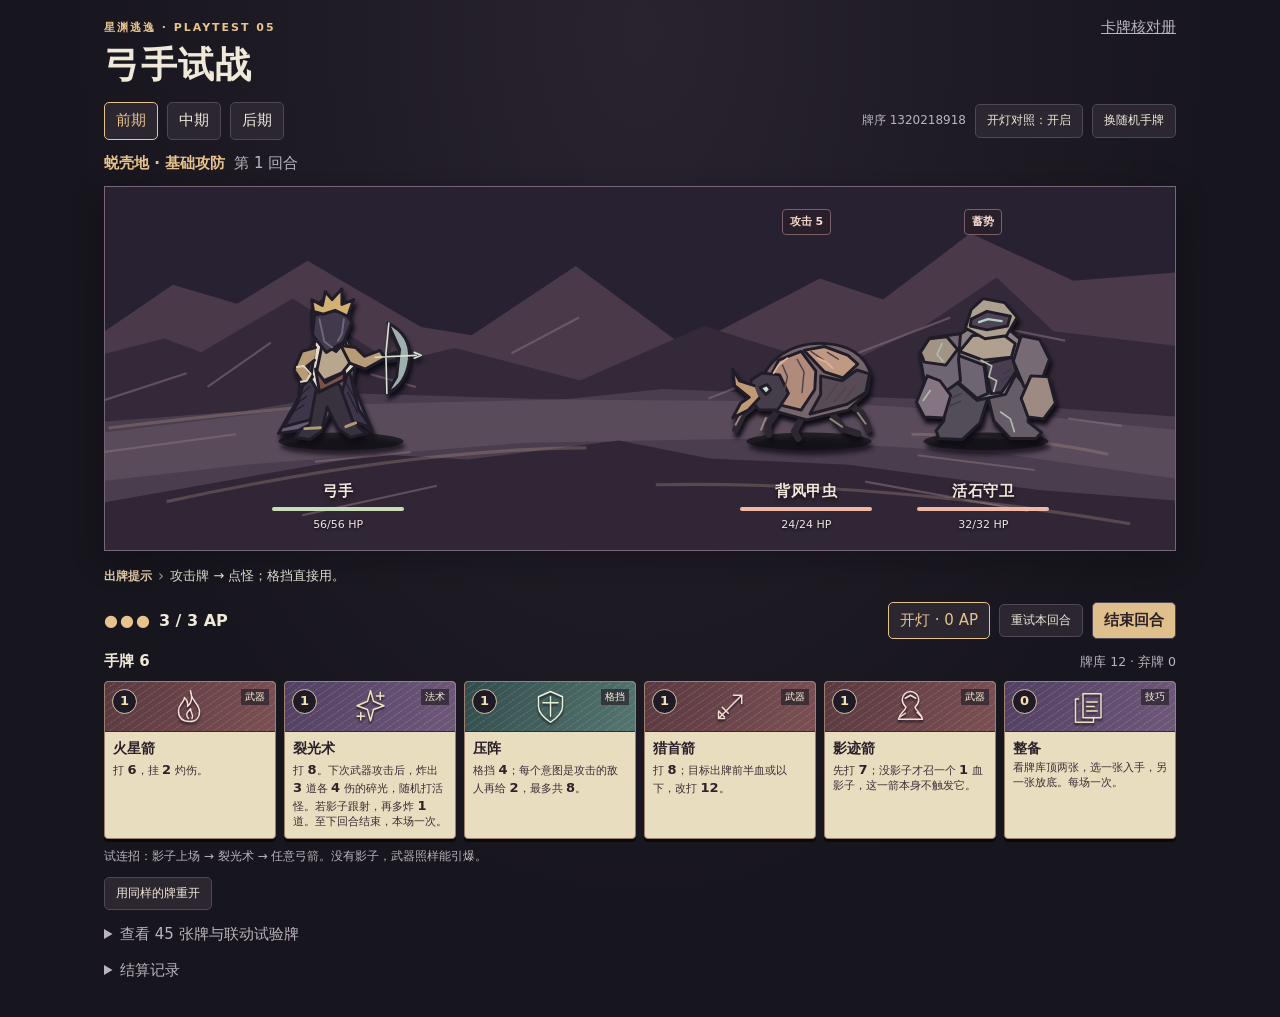
==== commit f023bf74: "Illustrate combat and test zero-cost lamp with spell-weapon-shadow bursts" ====
--- a/battle-lab.html
+++ b/battle-lab.html
@@ -1,9 +1,13 @@
-<!doctype html><html lang="zh-CN"><head><meta charset="utf-8"><meta name="viewport" content="width=device-width, initial-scale=1"><title>方格试战台｜星渊逃逸</title>
+<!doctype html><html lang="zh-CN"><head><meta charset="utf-8"><meta name="viewport" content="width=device-width, initial-scale=1"><title>弓手试战｜星渊逃逸</title>
 <style>
-:root{color-scheme:dark;--bg:#161615;--ink:#ece8d7;--mut:#b4b0a1;--edge:#4d4b42;--gold:#e7ce8f;--cyan:#a9d6d5;--red:#e9aaa2}*{box-sizing:border-box}body{margin:0;background:var(--bg);color:var(--ink);font:15px/1.5 system-ui,sans-serif}main{max-width:1080px;margin:0 auto;padding:22px 18px 40px}header,.row,.tools,.actions{display:flex;gap:8px;align-items:center;flex-wrap:wrap}header{justify-content:space-between}a{color:var(--mut)}h1{font-size:clamp(24px,4vw,36px);margin:8px 0 4px}.kicker{color:var(--gold);font-size:12px;letter-spacing:.15em}.hint,small,summary{color:var(--mut)}button,select{font:inherit;color:var(--ink);background:#252520;border:1px solid var(--edge);border-radius:5px;padding:7px 11px;cursor:pointer}button:hover:not(:disabled),select:hover{border-color:var(--gold)}button:focus-visible,select:focus-visible{outline:2px solid var(--cyan);outline-offset:2px}button:disabled{opacity:.58;cursor:default}[aria-pressed=true],.primary{border-color:var(--gold);color:var(--gold)}.stages{padding:14px 0}.stages .tail{margin-left:auto}.board{position:relative;isolation:isolate;display:grid;grid-template-columns:repeat(7,1fr);grid-template-rows:repeat(3,1fr);width:100%;height:clamp(240px,34vw,340px);border:1px solid var(--edge);background-color:#20201c;background-image:linear-gradient(to right,#48463b 1px,transparent 1px),linear-gradient(to bottom,#48463b 1px,transparent 1px);background-size:calc(100% / 7) calc(100% / 3)}.board.lit{background-color:#253331}.tile{position:relative;align-self:center;justify-self:center;display:grid;place-items:center;width:min(66px,72%);height:auto;aspect-ratio:1;border:1px solid #fff4;box-shadow:0 4px 0 #0008;font-size:clamp(10px,1.45vw,14px);font-weight:650;line-height:1.25;text-align:center;padding:2px;border-radius:2px;color:#171715}.tile.hero{background:#d2be8e}.tile.shadow{background:#aa9bb3}.tile.lamp{background:#9cccc7}.tile.foe{background:#d2a097;opacity:1}.tile.foe.target{outline:2px solid var(--gold);outline-offset:4px}.tile.foe.dead{visibility:hidden}.tile.extra{outline:2px dashed var(--cyan);outline-offset:4px}.tag{position:absolute;left:50%;top:calc(100% + 7px);transform:translateX(-50%);width:max-content;max-width:150px;color:var(--ink);font:11px system-ui;text-shadow:0 1px 3px black;pointer-events:none}.tag.note{top:auto;bottom:calc(100% + 8px);color:var(--red)}.actions{margin:15px 0 10px}.actions .stretch{flex:1}.status{min-height:26px}.hand{display:grid;grid-template-columns:repeat(auto-fit,minmax(132px,1fr));gap:8px;margin-top:8px}.card{box-shadow:0 3px 0 #0007;min-height:103px;text-align:left;display:flex;flex-direction:column;padding:8px 10px}.card[aria-pressed=true]{transform:translateY(-3px);background:#383325}.card b{margin:2px 0 4px}.card .fee{color:var(--gold);font-size:12px}.card .desc{color:#d3cebd;font-size:12px}.pool{display:grid;grid-template-columns:repeat(auto-fit,minmax(200px,1fr));gap:8px}.pool div{border:1px solid var(--edge);padding:8px}details{margin-top:16px}summary{cursor:pointer}li{margin:3px 0}#message{margin:.6em 0;color:var(--cyan)}#help{max-width:70ch}.seed{font-size:12px}.badge{color:var(--cyan)}@media(max-width:600px){main{padding:14px 10px 28px}.stages .tail{margin-left:0}.board{height:222px}.tag{font-size:9px}.hand{grid-template-columns:repeat(2,1fr)}.actions .stretch{min-width:90px}.tile{width:74%}.tile.foe{font-size:9px}.card{min-height:93px}}
-</style></head><body><main><header><span class="kicker">星渊逃逸 · PLAYTEST 04</span><a href="index.html">卡牌核对册</a></header><h1>方格试战台</h1><div id="app"></div><details><summary>查看全部 45 张牌</summary><div class="pool" id="pool"></div></details><details><summary>结算记录</summary><ol id="log"></ol></details></main>
+:root{color-scheme:dark;--bg:#17151d;--ink:#f0e8d9;--mut:#bcb3be;--edge:#504655;--gold:#e7c38d;--cyan:#a9d6d5;--red:#efaba0;--paper:#e9ddc0;--print:#291f27}
+*{box-sizing:border-box}body{margin:0;background:radial-gradient(ellipse at 50% 3%,#292330 0,var(--bg) 64%);color:var(--ink);font:15px/1.44 system-ui,sans-serif;min-height:100vh}main{max-width:1120px;margin:auto;padding:17px 24px 36px}header,.row,.tools,.actions,.steps{display:flex;gap:9px;align-items:center;flex-wrap:wrap}header{justify-content:space-between}a{color:var(--mut)}h1{font:700 clamp(24px,4vw,36px)/1.1 Georgia,serif;letter-spacing:.03em;margin:7px 0}.kicker{color:var(--gold);font:600 11px system-ui,sans-serif;letter-spacing:.18em}.hint,small,summary{color:var(--mut)}button,select{font:inherit;color:var(--ink);background:#2c2631;border:1px solid var(--edge);border-radius:5px;padding:7px 11px;cursor:pointer}button:hover:not(:disabled),select:hover{border-color:var(--gold)}button:focus-visible,select:focus-visible{outline:3px solid #bde8da;outline-offset:3px}button:disabled{opacity:.56;cursor:default}.stages [aria-pressed=true],.primary{border-color:var(--gold);color:var(--gold)}.stages{padding:10px 0}.stages .tail{margin-left:auto}.action-slim{font-size:12px}.status{min-height:29px;margin:0 0 7px}.status b{color:var(--gold)}.status select{padding:3px 6px}.badge{color:var(--cyan)}
+.arena{position:relative;isolation:isolate;display:grid;grid-template-columns:1fr .36fr 1.35fr;width:100%;height:clamp(292px,32vw,365px);padding:51px 27px 49px;overflow:hidden;border:1px solid #776673;background:#211d2a;box-shadow:inset 0 0 0 4px #16131b,0 9px 30px #09080d4f}.terrain{position:absolute;z-index:-2;inset:0;width:100%;height:100%;object-fit:cover}.field-glow{position:absolute;z-index:-1;inset:18% 1% 3%;background:radial-gradient(ellipse at 52% 67%,#aecfba62,transparent 66%);opacity:0;transition:opacity .25s}.lit .field-glow{opacity:1}.zone-zone{display:flex;align-items:end;justify-content:center;min-width:0;gap:1px}.foe-zone{align-items:end}.hero-zone{padding-left:10%}.unit{position:relative;display:flex;align-items:center;justify-content:center;flex-direction:column;width:min(100%,176px);min-width:0;height:100%;background:transparent;border:0;border-radius:0;color:var(--ink);padding:0;margin:0;transition:opacity .2s}.unit.foe{border:0}.unit.foe:disabled{opacity:1}.unit.foe.dead{opacity:.30;pointer-events:none}.unit .figure{width:100%;height:100%;max-height:205px;overflow:visible;filter:drop-shadow(2px 5px 2px #100d16);pointer-events:none}.lamp-unit .figure{width:84px}.shadow-unit .figure{filter:brightness(.65) saturate(.55) hue-rotate(38deg) drop-shadow(0 0 5px #c7a9e5);opacity:.74}.hero-zone:has(.shadow-unit) .unit{width:52%}.foe-zone .unit.boss{width:min(100%,224px)}.unit .name{font-weight:680;display:block;color:#f2e8dc;letter-spacing:.04em;white-space:nowrap;text-shadow:0 2px 4px #140f17}.unit .under{position:absolute;bottom:-31px;width:90%;min-width:58px;max-width:132px;text-align:center;line-height:1.15}.meter{display:block;width:100%;height:4px;border-radius:999px;background:#131018a0;margin:6px 0 4px;overflow:hidden}.meter i{display:block;height:100%;background:#f0b9a5;box-shadow:0 0 8px #e49d915c}.hero .meter i{background:#c9dbb7}.unit .numbers{font:11px system-ui,sans-serif;color:#eee4df;white-space:nowrap;text-shadow:0 1px 3px #120e16}.unit .intent{position:absolute;top:-29px;font-size:11px;font-weight:600;padding:4px 7px;border:1px solid #795f68;border-radius:4px;background:#291f2a;color:#f4d8cd;white-space:nowrap}.unit.target .figure{filter:drop-shadow(0 0 4px #e0b67c) drop-shadow(0 0 10px #c99d63a0)}.unit.target:hover .figure{transform:translateY(-3px)}.unit.target .under .name{color:#ffd89c}.target:after{content:"可攻击";position:absolute;bottom:-47px;padding:2px 5px;font-size:10px;color:#2a1c20;background:#e9c993;border-radius:2px;white-space:nowrap}.unit.first:after{content:"已选第一发";background:#a8d5d3}.arena.picking .unit.foe:not(.target){opacity:.45}.unit .float{position:absolute;top:40%;z-index:3;color:#ffead8;font:bold 25px Georgia,serif;text-shadow:0 2px 2px #190c13, 0 0 12px #c04436;animation:up .65s ease-out both;pointer-events:none}.arena .unit.dead .float{color:#fff}.unit .neutral{color:#d5e1d9}.steps{margin-top:10px;gap:6px;color:#e5ccac;min-height:32px}.step{font-size:12px}.steps .arrowhint{color:#b29b94}.steps .signal{color:#e9e6d8;font-size:13px}.actions{margin:9px 0 7px}.actions .stretch{flex:1;font-size:16px}.actions .end-action{background:#dfbf8b;color:#2d2228;font-weight:750}.ap-dots{color:var(--gold);letter-spacing:2px;margin-right:7px}.hand-title{margin-top:12px;justify-content:space-between}.hand{display:grid;grid-template-columns:repeat(auto-fit,minmax(125px,1fr));gap:8px;margin-top:8px}.card{position:relative;min-width:0;min-height:150px;text-align:left;display:flex;flex-direction:column;padding:0;border-radius:4px;background:var(--paper);color:var(--print);border:1px solid #9b806c;overflow:hidden;box-shadow:0 3px 0 #09080d}.card:disabled{opacity:.55}.card[aria-pressed=true]{transform:translateY(-5px);outline:2px solid var(--gold);border-color:#eed7a2;box-shadow:0 7px 12px #0c0814}.card .card-art{width:100%;display:flex;align-items:center;justify-content:center;height:50px;position:relative;color:#f4ddd1;background:repeating-linear-gradient(145deg,#f7ddd21d 0 1px,transparent 1px 6px),linear-gradient(115deg,#593940,#7b5054);border-bottom:1px solid #3a2934}.card.def .card-art{color:#e5f2da;background:repeating-linear-gradient(145deg,#e9ffdf1a 0 1px,transparent 1px 6px),linear-gradient(115deg,#324c4d,#557571)}.card.util .card-art{color:#f1e2be;background:repeating-linear-gradient(145deg,#fff9d21c 0 1px,transparent 1px 6px),linear-gradient(115deg,#514063,#6e587a)}.card .mark{width:39px;height:39px;filter:drop-shadow(0 2px 1px #1c1623)}.card .fee{position:absolute;left:7px;top:7px;display:grid;place-items:center;width:25px;height:25px;border-radius:50%;background:#1f1b26;color:#f5dfae;border:1px solid #dbc2a2;font-size:13px;font-weight:800}.card .type{position:absolute;right:6px;top:7px;color:#fff5dc;background:#251f29b0;padding:1px 4px;font-size:10px}.card .card-copy{padding:6px 8px 8px}.card b{display:block;margin-bottom:3px;font-size:14px}.card .desc{color:#3c2c34;font-size:11px;line-height:1.35;display:block}.card .desc strong{font-size:13px;color:#332028}.choices{background:#2b2633;border:1px solid var(--edge);padding:8px 10px}.pool{display:grid;grid-template-columns:repeat(auto-fit,minmax(205px,1fr));gap:8px;margin-top:9px}.pool div{border:1px solid var(--edge);padding:8px}details{margin-top:14px}summary{cursor:pointer}li{margin:3px 0}.seed{font-size:12px}.caption{font-size:12px;margin-top:9px}@keyframes up{from{opacity:1;transform:translateY(9px)}85%{opacity:1}to{opacity:.74;transform:translateY(-19px)}}@media(prefers-reduced-motion:reduce){*{animation:none!important;transition:none!important}}
+@media(max-width:700px){main{padding:12px 10px 28px}.stages .tail{margin-left:0}.arena{height:253px;padding:40px 8px 53px;grid-template-columns:1fr .3fr 1.33fr}.hero-zone{padding-left:0}.unit .name{font-size:11px}.unit .numbers{font-size:9px}.unit .intent{font-size:9px;padding:3px 4px}.lamp-unit .figure{width:58px}.hand{grid-template-columns:repeat(3,minmax(0,1fr))}.card{min-height:134px}.card .card-copy{padding:5px}.card b{font-size:12px}.card .desc{font-size:10px}.card .card-art{height:41px}.card .mark{width:30px;height:30px}.card .fee{width:19px;height:19px;left:3px;top:4px}.card .type{right:3px;top:3px}.card .desc strong{font-size:11px}.actions .stretch{min-width:85px}.actions button{padding:7px 7px;font-size:12px}}
+</style></head><body><main><header><span class="kicker">星渊逃逸 · PLAYTEST 05</span><a href="index.html">卡牌核对册</a></header><h1>弓手试战</h1><div id="app"></div><details><summary>查看 45 张牌与联动试验牌</summary><div class="pool" id="pool"></div></details><details><summary>结算记录</summary><ol id="log"></ol></details></main>
 <script>
 const CARDS = [{"id":1,"name":"直射","cost":1,"desc":"打 8。","kind":"攻","arrow":true,"el":"","once":false,"stage":0,"common":false},{"id":2,"name":"探路箭","cost":1,"desc":"打 6，抽 1。","kind":"攻","arrow":true,"el":"","once":false,"stage":0,"common":false},{"id":3,"name":"掩步","cost":1,"desc":"格挡 5，抽 1。","kind":"防","arrow":false,"el":"","once":false,"stage":0,"common":true},{"id":4,"name":"霜钉箭","cost":1,"desc":"打 7，叠 1 霜。","kind":"攻","arrow":true,"el":"冰","once":false,"stage":0,"common":false},{"id":5,"name":"穿壳击","cost":1,"desc":"先削最多 2 格挡，再打 7。","kind":"攻","arrow":false,"el":"电","once":false,"stage":0,"common":true},{"id":6,"name":"火星箭","cost":1,"desc":"打 6，挂 2 灼伤。","kind":"攻","arrow":true,"el":"火","once":false,"stage":0,"common":false},{"id":7,"name":"冷光术","cost":1,"desc":"打 8；打完手里没其他攻击牌，抽 1。","kind":"攻","arrow":false,"el":"","once":false,"stage":0,"common":true},{"id":8,"name":"整备","cost":0,"desc":"看牌库顶两张，选一张入手，另一张放底。每场一次。","kind":"功能","arrow":false,"el":"","once":true,"stage":0,"common":true},{"id":9,"name":"绊脚箭","cost":1,"desc":"打 7，目标下一次攻击少打 3。","kind":"攻","arrow":true,"el":"","once":false,"stage":0,"common":false},{"id":10,"name":"猎首箭","cost":1,"desc":"打 8；目标出牌前半血或以下，改打 12。","kind":"攻","arrow":true,"el":"","once":false,"stage":0,"common":false},{"id":11,"name":"碎霜箭","cost":1,"desc":"打 8；若目标至少 2 霜，消耗 2 霜再打 6。不叠霜、不染波。","kind":"攻","arrow":true,"el":"","once":false,"stage":1,"common":false},{"id":12,"name":"破壳符","cost":1,"desc":"先削最多 6 格挡，再打 6；削光原有格挡，抽 1。","kind":"攻","arrow":false,"el":"电","once":false,"stage":1,"common":true},{"id":13,"name":"取烬术","cost":1,"desc":"打 7，再立刻结算目标已有灼伤；灼伤击杀，抽 1。不自己挂灼伤。","kind":"攻","arrow":false,"el":"火","once":false,"stage":1,"common":true},{"id":14,"name":"追裂箭","cost":1,"desc":"打 8，击杀抽 1。","kind":"攻","arrow":true,"el":"","once":false,"stage":1,"common":false},{"id":15,"name":"回光","cost":1,"desc":"格挡 6；若灯还有波，立即打下一波并消耗这一次。","kind":"防","arrow":false,"el":"","once":false,"stage":1,"common":false},{"id":16,"name":"唤影","cost":1,"desc":"格挡 5，召 3 血影子；跟射按第 3 节。","kind":"防","arrow":false,"el":"","once":false,"stage":1,"common":false},{"id":17,"name":"回身步","cost":1,"desc":"格挡 6，留一张手牌到下回合。","kind":"功能","arrow":false,"el":"","once":false,"stage":1,"common":true},{"id":18,"name":"穿群射","cost":2,"desc":"两发各 9，可分别点怪，也可同打一个。算一张牌。","kind":"攻","arrow":true,"el":"","once":false,"stage":1,"common":false},{"id":19,"name":"蓄势箭","cost":1,"desc":"打 8；若用完本回合最后一费，抽 1 并把那张牌留到下回合。","kind":"攻","arrow":true,"el":"","once":false,"stage":1,"common":false},{"id":20,"name":"溢箭","cost":1,"desc":"打 8；击杀后把超出的伤害转给剩余血最低的敌人，只转一次。","kind":"攻","arrow":true,"el":"","once":false,"stage":1,"common":false},{"id":21,"name":"同鸣","cost":1,"desc":"打 8，立刻打完灯余下的波；终阶才会随最后一波显出真正的月光。每场一次。","kind":"攻","arrow":true,"el":"","once":true,"stage":2,"common":false},{"id":22,"name":"白昼断层","cost":2,"desc":"打 14；目标已冻结或带 Boss 霜裂，再全体打 6。每场一次。","kind":"攻","arrow":false,"el":"","once":true,"stage":2,"common":true},{"id":23,"name":"影返","cost":1,"desc":"格挡 7；有影子时，下次攻击先由它用自己的血挡，再还击 6；挡完消散也还击。","kind":"防","arrow":false,"el":"","once":false,"stage":2,"common":false},{"id":24,"name":"终猎","cost":2,"desc":"打 16，击杀返 1 费。每场一次。","kind":"攻","arrow":false,"el":"","once":true,"stage":2,"common":true},{"id":25,"name":"复弦","cost":1,"desc":"打 8；影子若本回合已经补射过，再射一次 8。不再触发任何补射。每场一次。","kind":"攻","arrow":true,"el":"","once":true,"stage":2,"common":false},{"id":26,"name":"返灯","cost":1,"desc":"格挡 6；上一波若击杀，下回合多一次开灯机会，照付 1 费。每场一次。高强度候选，首测不放。","kind":"功能","arrow":false,"el":"","once":true,"stage":2,"common":false},{"id":27,"name":"影迹箭","cost":1,"desc":"先打 7；没影子才召一个 1 血影子，这一箭本身不触发它。","kind":"攻","arrow":true,"el":"","once":false,"stage":0,"common":false},{"id":28,"name":"借光箭","cost":1,"desc":"打 6，抽 1；目标有霜或灼伤，改成顶两张选一张，另一张放底。","kind":"攻","arrow":true,"el":"","once":false,"stage":0,"common":false},{"id":29,"name":"遮身","cost":1,"desc":"格挡 6；有影子则再加 2 当前及最大生命，上限 7。","kind":"功能","arrow":false,"el":"","once":false,"stage":0,"common":true},{"id":30,"name":"退步射","cost":1,"desc":"打 6，格挡 3。","kind":"攻","arrow":true,"el":"","once":false,"stage":0,"common":false},{"id":31,"name":"夹缝箭","cost":1,"desc":"打 8；目标已有至少 2 霜，或本回合被打光过格挡，加 4。条件不叠加，不消耗霜。","kind":"攻","arrow":true,"el":"","once":false,"stage":1,"common":false},{"id":32,"name":"追响","cost":1,"desc":"打 7；若目标在这张牌以前已于本回合吃过至少两段伤害，抽 1。","kind":"攻","arrow":true,"el":"","once":false,"stage":1,"common":false},{"id":33,"name":"断尾","cost":1,"desc":"打 8；目标已冻结，或这一击击杀，得 4 格挡。只奖励一次。","kind":"攻","arrow":false,"el":"","once":false,"stage":1,"common":true},{"id":34,"name":"余温符","cost":1,"desc":"格挡 6；场上有带霜或灼伤的怪，再抽 1。","kind":"防","arrow":false,"el":"","once":false,"stage":1,"common":true},{"id":35,"name":"交叉火力","cost":2,"desc":"打 16；若主目标此前已在本回合受伤，再对另一只血最多的怪打 6。每场一次。","kind":"攻","arrow":true,"el":"","once":true,"stage":2,"common":false},{"id":36,"name":"收场","cost":1,"desc":"打 8；若出牌前已有两只怪在本回合倒下，返 1 费。每场一次。","kind":"攻","arrow":false,"el":"","once":true,"stage":2,"common":true},{"id":37,"name":"分裂箭","cost":1,"desc":"主箭打 5，副箭打另一只血最低的活怪 3；单怪则两段同打。只带出一次影子跟射。","kind":"攻","arrow":true,"el":"","once":false,"stage":0,"common":false},{"id":38,"name":"基础格挡","cost":1,"desc":"格挡 6。没有条件。","kind":"防","arrow":false,"el":"","once":false,"stage":0,"common":true},{"id":39,"name":"架弓","cost":1,"desc":"格挡 5。本轮第一次被攻击后再获得 3 格挡。额外格挡来不及挡第一下，专接后续攻击。","kind":"防","arrow":false,"el":"","once":false,"stage":0,"common":false},{"id":40,"name":"压阵","cost":1,"desc":"格挡 4；每个意图是攻击的敌人再给 2，最多共 8。","kind":"防","arrow":false,"el":"","once":false,"stage":0,"common":true},{"id":41,"name":"霜幕","cost":1,"desc":"格挡 5，给一只本轮准备攻击的敌人叠 1 霜；没攻击意图的目标也可单独打出拿格挡。","kind":"防","arrow":false,"el":"冰","once":false,"stage":1,"common":true},{"id":42,"name":"续守","cost":1,"desc":"格挡 6；下个玩家回合开始，再得 3 格挡。","kind":"防","arrow":false,"el":"","once":false,"stage":1,"common":true},{"id":43,"name":"反手箭","cost":1,"desc":"格挡 6；本轮第一次用格挡吸收伤害时，对攻击者还一箭 4。反击不算主动出牌，不触发跟射。","kind":"防","arrow":false,"el":"","once":false,"stage":1,"common":false},{"id":44,"name":"重防","cost":2,"desc":"格挡 14。专门挡重击，不要求手里还有别的防牌。","kind":"防","arrow":false,"el":"","once":false,"stage":1,"common":true},{"id":45,"name":"避锋","cost":1,"desc":"格挡 6；本轮第一次透过格挡的单段攻击伤害最多扣 5 血。每场一次，只限制那一段。","kind":"防","arrow":false,"el":"","once":true,"stage":2,"common":true}];
+CARDS.push({id:46,name:'裂光术',cost:1,desc:'打 8。下次武器攻击后，炸出 3 道各 4 伤的碎光，随机打活怪。若影子跟射，再多炸 1 道。至下回合结束，本场一次。',kind:'攻',arrow:false,el:'',once:true,stage:0,common:true,experimental:true});
 
  const Engine=(()=>{
 const byId=Object.fromEntries(CARDS.map(c=>[c.id,c]));
@@ -40,7 +44,7 @@
 function makeDeck(s){
  let out=[];
  for(const [kind,n] of [['攻',10],['防',6],['功能',2]]){
-  const available=CARDS.filter(c=>c.kind===kind&&c.stage<=s.stage);
+  const available=CARDS.filter(c=>!c.experimental&&c.kind===kind&&c.stage<=s.stage);
   const higher=available.filter(c=>c.stage===s.stage);
   const base=available.filter(c=>c.stage<s.stage);
   shuffle(s,higher);shuffle(s,base);
@@ -52,13 +56,29 @@
  }
  return shuffle(s,out)
 }
-function room(stage,seed,core='冰'){
- let s={stage,seed,rng:seed>>>0,hp:56,max:56,turn:1,ap:3,guard:0,deck:[],bin:[],hand:[],gone:[],used:[],enemies:STAGES[stage].spawns.map(enemy),lines:[],lamp:null,charges:1,core:stage?core:'无',shadow:null,last:-1,kills:0,waveKill:false,retain:[],afterGuard:0,counter:0,cap:false,carry:0,returnLamp:0,result:'',actions:0};
- s.deck=makeDeck(s);draw(s,6);log(s,'新开局：'+STAGES[stage].name);return s
+function room(stage,seed,core='冰',mode='lamp'){
+ let s={stage,seed,rng:seed>>>0,mode,burstRng:(seed^0x9e3779b9)>>>0,burst:0,hp:56,max:56,turn:1,ap:3,guard:0,deck:[],bin:[],hand:[],gone:[],used:[],enemies:STAGES[stage].spawns.map(enemy),lines:[],lamp:null,charges:1,core:stage?core:'无',shadow:null,last:-1,kills:0,waveKill:false,retain:[],afterGuard:0,counter:0,cap:false,carry:0,returnLamp:0,result:'',actions:0};
+ s.deck=makeDeck(s);draw(s,6);
+ if(mode!=='lamp'){
+  let i=s.hand.findIndex(id=>byId[id].kind==='攻'&&!byId[id].arrow);
+  if(i<0)i=s.hand.findIndex(id=>byId[id].kind==='攻');
+  if(i<0){const j=s.deck.findIndex(id=>byId[id].kind==='攻');if(j>=0){s.deck[j]=s.hand[0];i=0}}
+  s.hand[i<0?0:i]=46;
+  if(!s.hand.some(id=>id===16||id===27)){
+   const j=s.deck.findIndex(id=>id===16||id===27),id=j>=0?s.deck[j]:27;
+   let k=s.hand.findIndex(x=>x!==46&&byId[x].kind===byId[id].kind);
+   if(k<0){k=s.hand.findIndex(x=>x!==46);const t=s.deck.findIndex(x=>byId[x].kind===byId[id].kind);if(t>=0)[s.hand[k],s.deck[t]]=[s.deck[t],s.hand[k]]}
+   if(j>=0&&s.deck[j]===id)s.deck[j]=s.hand[k];
+   s.hand[k]=id;
+  }
+  if(!s.hand.some(id=>id!==27&&byId[id].arrow)){const j=s.deck.findIndex(id=>id!==27&&byId[id].arrow);if(j>=0){const k=s.hand.findIndex(id=>![16,27,46].includes(id));[s.hand[k],s.deck[j]]=[s.deck[j],s.hand[k]]}}
+ }
+ log(s,'新开局：'+STAGES[stage].name);return s
 }
 function lamp(s){
- if(s.result||s.ap<1||s.charges<1||s.lamp)return false;
- s.ap--;s.actions++;s.charges--;s.lamp={waves:2,el:''};
+ const cost=s.mode==='combo'?0:1;
+ if(s.mode==='burst'||s.result||s.ap<cost||s.charges<1||s.lamp)return false;
+ s.ap-=cost;s.actions++;s.charges--;s.lamp={waves:2,el:''};
  for(const e of live(s))dealt(s,e,8,'开灯');
  done(s);return true
 }
@@ -74,6 +94,7 @@
 }
 function valid(s,c){return c&&!s.result&&s.hand.includes(c.id)&&s.ap>=c.cost&&(!c.once||!s.used.includes(c.id))}
 const needs=c=>c.kind==='攻'||c.id===41;
+const weapon=c=>c.arrow||[5,24,33,36].includes(c.id);
 function play(s,id,who=-1,arg={}){
  const c=byId[id];if(!valid(s,c))return false;
  let e=get(s,who);
@@ -131,9 +152,16 @@
  case 43:B(6);s.counter+=4;break;
  case 44:B(14);break;
  case 45:B(6);s.cap=true;break;
+ case 46:H(8);s.burst=s.turn+1;log(s,'裂光已附着 · 下一张武器牌会引爆');break;
  default:throw Error('Unimplemented card '+id)
  }
  if(echo&&s.shadow){s.shadow.shot=true;dealt(s,get(s,who)||low(live(s)),3,'影子跟射')}
+ if(weapon(c)&&s.burst>=s.turn){s.burst=0;
+  for(let j=0;j<(echo?4:3);j++){const living=live(s);if(!living.length)break;
+   s.burstRng=(Math.imul(s.burstRng,1664525)+1013904223)>>>0;
+   dealt(s,living[Math.floor(s.burstRng/4294967296*living.length)],4,'裂光爆裂');
+  }
+ }
  if(c.once)s.gone.push(id);else s.bin.push(id);
  done(s);return true
 }
@@ -160,7 +188,7 @@
  }
  if(done(s))return true;
  if(s.shadow?.until<=s.turn)s.shadow=null;
- s.turn++;s.ap=3;s.guard=s.carry;s.carry=0;s.cap=false;s.afterGuard=0;s.counter=0;s.kills=0;s.waveKill=false;
+ s.turn++;if(s.burst<s.turn)s.burst=0;s.ap=3;s.guard=s.carry;s.carry=0;s.cap=false;s.afterGuard=0;s.counter=0;s.kills=0;s.waveKill=false;
  if(s.shadow){s.shadow.shot=false;s.shadow.intercept=false}
  if(s.returnLamp){s.charges+=s.returnLamp;s.returnLamp=0}
  for(const e of live(s)){e.hits=0;e.broke=false}
@@ -168,65 +196,101 @@
  s.bin.push(...s.hand.splice(0));s.hand=s.retain.splice(0);draw(s,6);
  wave(s);done(s);return true
 }
-return {STAGES,byId,room,clone,live,move,play,end,lamp,offer,valid,needs,log}
+return {STAGES,byId,room,clone,live,move,play,end,lamp,offer,valid,needs,weapon,log}
 })();
 
- const A=document.querySelector('#app');
-const POOL=document.querySelector('#pool');
-const LOG=document.querySelector('#log');
+ const ART=(()=>{
+ const frame=(a)=>'<svg class="figure" viewBox="0 0 180 175" aria-hidden="true"><ellipse cx="93" cy="161" rx="64" ry="9" fill="#100e14" opacity=".72"/><g stroke="#211d28" stroke-width="3" stroke-linecap="round" stroke-linejoin="round">'+a+'</g></svg>';
+ const archer=frame('<path d="M68 57Q52 71 50 116L29 153 75 146 87 123 125 151 105 101 109 76Z" fill="#655a70"/><path d="M62 77L49 121 35 146 61 139 80 111 76 74ZM101 87L111 128 124 147 104 140 92 117Z" fill="#3e354b"/><path d="M75 96L86 100 92 104 105 140 118 153 103 157 90 148 79 126 73 151 61 159 47 157 51 149 61 144 67 111Z" fill="#38313e"/><path d="M56 148L72 147M98 146L108 142" stroke="#b19a76" stroke-width="3"/><path d="M66 59Q82 52 101 59L109 83 92 100 70 111 62 97 65 77Z" fill="#e4ddcb"/><path d="M74 61L88 69 97 59 106 76 94 91 73 100 68 90Z" fill="#b9a78d"/><path d="M67 87L77 101 97 90 96 98 71 110Z" fill="#7b514b"/><path d="M74 62Q65 54 63 42L63 27 76 15 90 15 102 27 100 46 94 59 87 67Z" fill="#292333"/><path d="M66 32L64 52 78 70 96 59 104 39 95 27 84 28Z" fill="#42394c"/><path d="M65 28L63 16 74 22 77 8 84 16 94 5 94 21 106 16 100 33 87 27 75 31Z" fill="#d3b175"/><path d="M71 36L76 59 84 65M96 36L94 51 90 58" stroke="#71677d" stroke-width="2" fill="none"/><path d="M67 65L53 69 45 88 55 103 64 95 57 85 66 78M93 63L108 65 117 74 133 68 138 76 118 87 102 81Z" fill="#b89c77"/><path d="M48 85L55 84 62 92 58 99 52 100" stroke="#e4d5bb" stroke-width="2" fill="none"/><path d="M138 74L149 70 151 78 140 80" fill="#34303b"/><path d="M141 40Q165 52 163 77 160 103 140 112L150 95 153 67Z" fill="#9eafae"/><path d="M142 40L139 71 140 112M128 75L170 73" stroke="#d9e2d2" stroke-width="1.65" fill="none"/><path d="M168 70L175 73 168 76" stroke="#d9e2d2" stroke-width="1.7" fill="none"/><path d="M48 117L61 105M44 125L58 115M39 134L55 124M98 101L110 122M100 111L110 132" fill="none" stroke="#211d28" stroke-width="1.3"/>');
+ const beetle=frame('<path d="M43 119L26 133 18 149M62 128L51 144 52 154M87 135L78 151 82 158M115 130L128 148 143 153M131 121L147 132 154 149" fill="none" stroke="#2d2731" stroke-width="7"/><path d="M31 120L25 131 18 144M49 137L44 149M115 138L127 146M143 132L151 143" fill="none" stroke="#95847c" stroke-width="2"/><path d="M43 114Q42 91 61 75 82 59 110 61 146 63 156 91L153 111 133 129 91 139 61 131Z" fill="#76646c"/><path d="M62 78L85 69 100 89 99 108 85 129 64 124 52 110 55 92Z" fill="#b08b7b"/><path d="M88 68L109 64 133 73 143 82 128 96 109 90Z" fill="#c09983"/><path d="M105 94L127 99 142 88 155 92 151 111 132 123 94 133 105 113Z" fill="#574b57"/><path d="M63 93L45 91 34 98 31 115 42 129 61 129 72 112Z" fill="#453e4a"/><path d="M37 104L22 99 15 87 17 104 32 116 23 122 15 137 31 129 42 117" fill="#c09a76"/><path d="M43 106L50 103 54 108 49 113Z" fill="#c6e1c7"/><path d="M66 83L71 95 68 108M81 77L88 90 86 111M95 69L108 78M112 70L123 77M122 102L110 119M131 106L119 120M140 105L129 119" fill="none" stroke="#4f4249" stroke-width="1.5"/><path d="M102 76L111 80 117 86M71 76L62 83 57 91" fill="none" stroke="#e1ae96" stroke-width="2"/>');
+ const guard=frame('<path d="M53 94L66 88 87 91 96 113 87 142 69 159 45 158 42 150 50 140Z" fill="#534d5a"/><path d="M102 95L124 93 139 112 136 141 150 152 144 158 118 158 101 140 95 115Z" fill="#655c68"/><path d="M64 53L76 45 112 43 130 58 125 90 113 113 84 119 61 99Z" fill="#897d86"/><path d="M79 53L108 50 123 61 119 75 90 78 66 69Z" fill="#b0a08f"/><path d="M62 72L91 83 95 112 84 117 64 100Z" fill="#6e6472"/><path d="M92 82L120 75 124 89 109 111 98 112Z" fill="#483e50"/><path d="M67 51L36 55 25 71 30 99 50 111 67 99 65 78Z" fill="#6f6674"/><path d="M35 56L53 54 64 67 52 83 30 80 26 70Z" fill="#a29484"/><path d="M33 94L46 99 57 114 50 137 30 136 22 121Z" fill="#857481"/><path d="M129 53L148 57 158 77 149 101 132 105 121 79Z" fill="#766a75"/><path d="M139 94L157 95 164 122 152 138 136 136 129 117Z" fill="#9c8a83"/><path d="M78 26L90 15 112 19 125 34 114 53 92 56 72 45Z" fill="#aea091"/><path d="M78 36L94 28 118 33 115 43 94 47 77 43Z" fill="#4e4456"/><path d="M86 39L95 36 109 38" fill="none" stroke="#b2d3c3" stroke-width="2.5"/><path d="M88 78L99 84 96 95 104 99 101 110M48 61L43 72 49 79M108 131L118 138 122 151M36 109L29 119" fill="none" stroke="#b0bcac" stroke-width="1.7"/><path d="M57 117L68 112M55 125L67 120M111 92L119 87M109 100L117 94" fill="none" stroke="#403848" stroke-width="1.5"/>');
+ const boss=frame('<path d="M50 108L75 95 91 113 84 144 65 160 38 158 29 150 44 131ZM105 110L129 95 147 114 137 141 157 149 149 160 116 159 101 139Z" fill="#6c5d73"/><path d="M54 48L81 30 122 38 141 59 139 104 119 125 73 126 44 99Z" fill="#807286"/><path d="M54 49L81 35 118 40 131 58 110 79 61 73Z" fill="#ae9d99"/><path d="M49 75L66 79 82 96 77 122 57 111 47 96ZM117 80L139 63 137 103 119 125 102 120 104 98Z" fill="#4e435e"/><path d="M72 74L106 74 121 93 110 117 85 122 66 102Z" fill="#292434"/><path d="M79 92L95 81 110 91 104 106 86 110Z" fill="#bed3c3"/><path d="M81 93L94 89 103 94 97 104 89 103Z" fill="#6c9b94"/><path d="M23 63L51 51 61 71 52 104 38 119 13 113 7 95ZM131 54L156 57 170 86 168 104 147 118 128 102 135 83Z" fill="#9c8989"/><path d="M18 72L30 65 35 82 19 102 12 94ZM151 69L159 82 155 103 146 108 143 89Z" fill="#c2998a"/><path d="M41 51L42 30 53 35 64 13 75 29 81 5 96 23 114 13 119 39 129 29 140 55 119 45 79 41 57 56Z" fill="#59516b"/><path d="M44 43L53 40 64 23 71 37 82 17 92 29 111 22 115 39 128 39 132 46" fill="none" stroke="#a4a5a9" stroke-width="2"/><path d="M28 85L41 77 49 79M22 102L35 95 42 98M138 76L153 84M143 94L161 99M73 112L61 101M114 114L127 103" fill="none" stroke="#473c52" stroke-width="1.7"/>');
+ const lantern=frame('<path d="M75 53Q75 37 90 34 107 37 107 53" fill="none" stroke="#cbbd93" stroke-width="5"/><path d="M63 65L76 52H105L118 65 111 126 92 145 70 124Z" fill="#566a67"/><path d="M74 69L85 62 100 62 109 69 103 120 92 132 80 119Z" fill="#c5dbbf"/><path d="M85 65L83 118M101 65L100 118M65 68H117M67 126H113" stroke="#454139" fill="none" stroke-width="4"/><path d="M91 71L99 92 92 110 86 91Z" fill="#edf2d2" stroke="#9dbbac" stroke-width="1"/>');
+ return {archer,shadow:archer,beetle,guard,boss,lantern};
+})();
+const ICONS={
+ arrow:'<path d="M10 42 41 11M30 11h11v11M10 34v8h8"/><path d="m18 40-8-8M23 35l-8-8"/>',
+ split:'<path d="M9 41 27 24M26 24l13-13M27 24l15 2M31 10h10v10M36 23l6 3-5 5"/><path d="m16 42-8-8M22 36l-8-8"/>',
+ block:'<path d="M26 6 42 13v13c0 9-7 15-16 21-9-6-16-12-16-21V13z"/><path d="M26 13v26M16 21h20"/>',
+ cards:'<path d="M16 9h24v32H16zM10 16H6v31h24v-5"/><path d="M21 20h14m-14 6h10m-10 6h14"/>',
+ ice:'<path d="M26 6v40M9 16l34 20M9 36l34-20m-23-5 6 6 6-6m-12 30 6-6 6 6M12 22l8 2-2-8m16 20-2-8 8 2"/>',
+ fire:'<path d="M26 5c0 13 12 17 12 28 0 8-5 13-13 13-10 0-15-5-15-14 0-9 7-10 8-18 4 4 5 8 4 12 6-5 7-11 4-21Z"/><path d="M23 42c-4-5-2-8 3-13 0 6 5 8 2 13"/>',
+ bolt:'<path d="M32 5 12 29h13l-5 18 20-25H27z"/>',
+ shadow:'<path d="M10 43c2-9 8-10 10-16-3-3-5-6-5-10 0-6 5-11 11-11s11 5 11 11c0 4-2 7-5 10 2 6 8 7 10 16Z"/><path d="m12 40 7-5m16-1 6 6M19 15l7-4 7 4"/>',
+ light:'<path d="M20 10a6 6 0 1 1 12 0v3m-17 1h22l-2 26H17zM22 17v20m8-20v20M11 26H5m42 0h-6M26 46v4"/>',
+ magic:'<path d="m26 5 4 14 14 6-14 5-4 15-4-15-14-5 14-6z"/><path d="M39 7v10m-5-5h10M13 34v10m-5-5h10"/>'
+};
+const mark=(k)=>'<svg class="mark" viewBox="0 0 52 52" aria-hidden="true"><g fill="none" stroke="currentColor" stroke-width="2" stroke-linecap="round" stroke-linejoin="round">'+ICONS[k]+'</g></svg>';
+const pictogram=q=>[16,23,25,27,29].includes(q.id)?'shadow':[15,21,26].includes(q.id)?'light':[2,3,7,8,17,28,32,34].includes(q.id)?'cards':q.el==='冰'?'ice':q.el==='火'?'fire':q.el==='电'?'bolt':[18,20,35,37].includes(q.id)?'split':q.kind==='防'?'block':q.arrow?'arrow':'magic';
+
+ const A=document.querySelector('#app'),POOL=document.querySelector('#pool'),LOG=document.querySelector('#log');
 const newSeed=()=>crypto.getRandomValues(new Uint32Array(1))[0]||1;
-let seed=newSeed(),stage=0,core='冰',s=Engine.room(stage,seed,core),snapshot=Engine.clone(s),sel=null,first=null,dialog=null,notice='';
+let seed=newSeed(),stage=0,core='冰',mode='combo',s=Engine.room(stage,seed,core,mode),snapshot=Engine.clone(s),sel=null,first=null,dialog=null,notice='',fx={};
 const card=x=>Engine.byId[x];
-function init(st=stage,n=seed){stage=st;seed=n;s=Engine.room(stage,seed,core);snap();clear();notice='';render()}
+function init(st=stage,n=seed){stage=st;seed=n;s=Engine.room(stage,seed,core,mode);snap();clear();notice='';fx={};render()}
 function snap(){snapshot=Engine.clone(s)}
 function clear(){sel=null;first=null;dialog=null}
 const elName=x=>x&&x!=='无'?x+'波':'余光';
 function btn(t,a,opts=''){return '<button type="button" data-a="'+a+'" '+opts+'>'+t+'</button>'}
 function selectAttr(x){return 'aria-pressed="'+x+'"'}
 function active(){return sel!==null?s.hand[sel]:undefined}
+function delta(fn){const h=s.hp, prior=Object.fromEntries(s.enemies.map(e=>[e.id,e.hp]));const ok=fn();if(ok){fx={hero:h-s.hp};for(const e of s.enemies)fx[e.id]=(prior[e.id]??e.max)-e.hp}return ok}
+const pop=n=>n>0?'<span class="float" aria-hidden="true">−'+n+'</span>':'';
+const meter=(hp,max)=>'<span class="meter" aria-hidden="true"><i style="width:'+Math.round(100*hp/max)+'%"></i></span>';
+const unitUnder=(name,hp,max,extra='')=>'<span class="under"><span class="name">'+name+'</span>'+meter(hp,max)+'<span class="numbers">'+hp+'/'+max+' HP'+extra+'</span></span>';
+const terrain='<svg class="terrain" viewBox="0 0 1100 345" preserveAspectRatio="xMidYMid slice" aria-hidden="true"><path fill="#272131" d="M0 0h1100v345H0z"/><path fill="#493949" d="m0 165 106-72 61 18 67-41 108 63 48 8 99-66 105 78L721 87l60 20 83-63 98 45 138-11v171H0z"/><path fill="#342939" d="m0 169 98-25 35 13 87-51 95 61 59-14 119 31 118-52 126 40 82-39 70-47 54 51 157 19v153H0z"/><path fill="#4a3d4e" d="m0 226 174-13 99-17 204 6 95-10 256 10 272 19v124H0z"/><path fill="#594b5a" d="m0 238 258-31 219-5 234 2 191 11 198 20v48l-209-30-228-14-222 4-266 21L0 284z"/><path fill="#302635" d="M0 307l299-53 87 5 144-18 86 17 132 6 181 24 171 13v44H0z"/><path d="M27 207l92-30m20 13 60-42m95 30 43 12m91-32 64-34m123 77 62-24m64-13 104-40m39 8 70 14M25 254l141-19m75 26 91-9m482 3 111 14m32-49 51 7M229 312l128-28m407-4 155 28" fill="none" stroke="#8d747e" stroke-opacity=".53" stroke-width="2"/><path d="M45 229q115-14 221-23m542 29q102 1 187 19M100 299q230-50 399-51m66 35q207-4 451 37" fill="none" stroke="#b79a87" stroke-opacity=".3" stroke-width="3"/></svg>';
 function render(){
- const room=Engine.STAGES[stage],ready=sel!==null;
- const cols=[[6,2],[7,1],[7,3]],party=[];
- party.push('<div class="tile hero" style="grid-area:2 / 2">弓手<span class="tag">'+s.hp+'/'+s.max+' HP'+(s.guard?' · 挡 '+s.guard:'')+'</span></div>');
- if(s.shadow)party.push('<div class="tile shadow" style="grid-area:3 / 2">影子<span class="tag">'+s.shadow.hp+'/'+s.shadow.max+' HP'+(s.shadow.shot?' · 已跟射':'')+'</span></div>');
- if(s.lamp)party.push('<div class="tile lamp" style="grid-area:2 / 4">灯<span class="tag">'+elName(s.lamp.el||s.core)+' · '+('●'.repeat(s.lamp.waves))+('○'.repeat(2-s.lamp.waves))+'</span></div>');
- for(const e of s.enemies){
+ const room=Engine.STAGES[stage],ready=sel!==null&&Engine.needs(card(active()))&&!dialog,arming=s.burst>=s.turn;
+ const allies='<div class="unit hero" aria-label="弓手">'+ART.archer+unitUnder('弓手',s.hp,s.max,s.guard?' · 挡 '+s.guard:'')+pop(fx.hero)+'</div>'+
+ (s.shadow?'<div class="unit shadow-unit">'+ART.shadow+unitUnder('影子',s.shadow.hp,s.shadow.max,s.shadow.shot?' · 已跟射':' · 可跟射')+'</div>':'');
+ const lamp=s.lamp?'<div class="unit lamp-unit">'+ART.lantern+'<span class="under"><span class="name">灯</span><span class="numbers">'+elName(s.lamp.el||s.core)+' · '+('●'.repeat(s.lamp.waves))+('○'.repeat(2-s.lamp.waves))+'</span></span></div>':'';
+ const foes=s.enemies.filter(e=>e.hp||fx[e.id]).map(e=>{
   const m=Engine.move(s,e),intent=Array.isArray(m)?m.join('＋')+' 连击':m>0?'攻击 '+m:m<0?'架盾 '+(-m):'蓄势';
-  const [x,y]=cols[e.id],info=(e.guard?' · 挡'+e.guard:'')+(e.locked?(e.boss?' · 霜裂':' · 冻结'):(e.frost?' · 霜'+e.frost:''))+(e.burn?' · 灼'+e.burn:'');
-  party.push('<button class="tile foe '+(ready?'target ':'')+(first===e.id?'extra ':'')+(!e.hp?'dead':'')+'" style="grid-area:'+y+' / '+x+'" data-a="foe:'+e.id+'" '+(!e.hp||s.result?'disabled':'')+'><span>'+e.name+'</span><span class="tag">'+e.hp+'/'+e.max+' HP'+info+'</span><span class="tag note">'+intent+'</span></button>');
- }
- let hint=notice||'点攻击牌再点怪。防御直接出。';
- if(dialog?.type==='pick')hint='从顶牌选一张入手，另一张放底。';
+  const info=(e.guard?' · 挡'+e.guard:'')+(e.locked?(e.boss?' · 霜裂':' · 冻结'):(e.frost?' · 霜'+e.frost:''))+(e.burn?' · 灼'+e.burn:'');
+  const art=e.boss?ART.boss:/甲虫|猎虫/.test(e.name)?ART.beetle:/精英/.test(e.name)?ART.boss:ART.guard;
+  return '<button class="unit foe '+(ready&&e.hp?'target ':'')+(first===e.id?'first ':'')+(e.boss?'boss ':'')+(!e.hp?'dead':'')+'" data-a="foe:'+e.id+'" '+(!e.hp||s.result?'disabled':'')+'>'+art+unitUnder(e.name,e.hp,e.max,info)+'<span class="intent">'+(e.hp?intent:'已击倒')+'</span>'+pop(fx[e.id])+'</button>'
+ }).join('');
+ let hint=notice||'攻击牌 → 点怪；格挡直接用。';
+ if(dialog?.type==='pick')hint='选一张入手，另一张放牌库底。';
  else if(dialog?.type==='hold')hint='选一张牌留到下回合。';
- else if(active()===18&&first!==null)hint='再点第二发目标，可点同一只。';
- else if(ready)hint='已选「'+card(active()).name+'」，点目标结算。';
+ else if(active()===18&&first!==null)hint='再点第二发目标，可以是同一只。';
+ else if(ready)hint='已选「'+card(active()).name+'」，点击发亮的怪。';
+ else if(arming)hint='裂光已附着。现在打一张武器牌，碎光就会炸开。';
  else if(stage===1&&s.turn===1&&!s.result)hint+=(notice?' · ':' ')+'下一回合有两只增援。';
- const choices=dialog?'<div class="row">'+dialog.items.map((q,i)=>btn(card(q).name,'choice:'+i)).join('')+btn('取消','cancel')+'</div>':'';
- const coreUI=stage>0?'<label>灯芯 <select id="core" '+(s.actions||s.turn>1||s.result?'disabled':'')+'>'+['冰','电','火','无'].map(v=>'<option '+(v===s.core?'selected':'')+'>'+v+'</option>').join('')+'</select></label>':'';
- A.innerHTML='<div class="row stages">'+Engine.STAGES.map((q,i)=>btn(q.name,'stage:'+i,selectAttr(stage===i))).join('')+'<span class="tail seed hint">牌序 '+seed+'</span>'+btn('换一套随机牌','reroll')+btn('重开本关','restart')+'</div>'+
- '<div class="row status"><b>'+room.subtitle+'</b><span class="hint">第 '+s.turn+' 回合</span>'+coreUI+(stage===2?'<span class="badge">猎月已解锁</span>':'')+'</div>'+
- '<div class="board '+(s.lamp?'lit':'')+'" aria-label="方格战斗区">'+party.join('')+'</div>'+
- '<div class="actions"><b class="stretch">'+(s.result?(s.result==='赢'?'本关通过':'本关失败'):(s.ap+' / 3 AP'))+'</b>'+
- (s.result?(s.result==='赢'&&stage<2?btn('下一阶段','next','class="primary"'):btn('再开一把','reroll','class="primary"')):btn('开灯 · 1 AP','lamp',(!s.charges||s.lamp||!s.ap?'disabled ':'')+'class="primary"')+btn('重试本回合','retry')+btn('结束回合','end','class="primary"'))+'</div>'+
- '<div id="message" aria-live="polite">'+hint+'</div>'+choices+
- '<div class="row"><b>手牌 '+s.hand.length+'</b><small>牌库 '+s.deck.length+' · 弃牌 '+s.bin.length+' · 本场已消耗 '+s.gone.length+'</small></div>'+
- '<div class="hand">'+s.hand.map((id,i)=>{const q=card(id);return btn('<span class="fee">'+q.cost+' AP · '+q.kind+(q.el?' · '+q.el:'')+'</span><b>'+q.name+'</b><span class="desc">'+q.desc+'</span>','card:'+i,'class="card" '+selectAttr(sel===i)+(Engine.valid(s,q)?'':' disabled'))}).join('')+'</div>';
+ const choices=dialog?'<div class="row choices">'+dialog.items.map((q,i)=>btn(card(q).name,'choice:'+i)).join('')+btn('取消','cancel')+'</div>':'';
+ const coreUI=stage>0&&mode!=='burst'?'<label class="action-slim">灯芯 <select id="core" '+(s.actions||s.turn>1||s.result?'disabled':'')+'>'+['冰','电','火','无'].map(v=>'<option '+(v===s.core?'selected':'')+'>'+v+'</option>').join('')+'</select></label>':'';
+ const label=mode==='burst'?'开灯对照：关闭':'开灯对照：开启';
+ A.innerHTML='<div class="row stages">'+Engine.STAGES.map((q,i)=>btn(q.name,'stage:'+i,selectAttr(stage===i))).join('')+'<span class="tail seed hint">牌序 '+seed+'</span>'+btn(label,'mode','class="action-slim" title="切换后用同一牌序重开"')+btn('换随机手牌','reroll','class="action-slim"')+'</div>'+
+ '<div class="row status"><b>'+room.subtitle.replace(' · 猎月终击',' · 首领战')+'</b><span class="hint">第 '+s.turn+' 回合</span>'+coreUI+(stage===2&&mode!=='burst'?'<span class="badge">猎月已解锁</span>':'')+'</div>'+
+ '<div class="arena '+(s.lamp?'lit ':'')+(ready?'picking':'')+'" aria-label="战斗场景">'+terrain+'<div class="field-glow"></div><div class="hero-zone zone-zone">'+allies+'</div><div class="zone-zone">'+lamp+'</div><div class="foe-zone zone-zone">'+foes+'</div></div>'+
+ '<div class="steps" aria-live="polite"><b class="step">出牌提示</b><span class="arrowhint">›</span><span class="signal">'+hint+'</span></div>'+choices+
+ '<div class="actions"><b class="stretch">'+(s.result?(s.result==='赢'?'本关通过':'本关失败'):'<span class="ap-dots" aria-hidden="true">'+('●'.repeat(Math.max(0,s.ap)))+('○'.repeat(Math.max(0,3-s.ap)))+'</span>'+s.ap+' / 3 AP')+'</b>'+
+ (s.result?(s.result==='赢'&&stage<2?btn('下一阶段','next','class="end-action"'):btn('再开一把','reroll','class="end-action"')):(mode!=='burst'?btn('开灯 · 0 AP','lamp',(!s.charges||s.lamp?'disabled ':'')+'class="primary"'):'')+btn('重试本回合','retry','class="action-slim"')+btn('结束回合','end','class="end-action"'))+'</div>'+
+ '<div class="row hand-title"><b>手牌 '+s.hand.length+'</b><small>牌库 '+s.deck.length+' · 弃牌 '+s.bin.length+'</small></div>'+
+ '<div class="hand">'+s.hand.map((id,i)=>{
+  const q=card(id),type=q.kind==='防'?'格挡':q.kind==='功能'?'技巧':q.id===46?'法术':Engine.weapon(q)?'武器':'法术';
+  const cls=q.kind==='防'?'def':q.kind==='功能'||q.id===46?'util':'atk';
+  const description=q.desc.replace(/(\d+(?:\s*AP)?)/g,'<strong>$1</strong>');
+  return btn('<span class="card-art">'+mark(q.id===46?'magic':pictogram(q))+'<span class="fee" title="AP 费用">'+q.cost+'</span><span class="type">'+type+'</span></span><span class="card-copy"><b>'+q.name+'</b><span class="desc">'+description+'</span></span>','card:'+i,'class="card '+cls+'" '+selectAttr(sel===i)+(Engine.valid(s,q)?'':' disabled'))
+ }).join('')+'</div>'+
+ '<p class="caption hint">试连招：影子上场 → 裂光术 → 任意弓箭。没有影子，武器照样能引爆。</p>'+btn('用同样的牌重开','restart','class="action-slim"');
  LOG.innerHTML=s.lines.map(x=>'<li>'+x+'</li>').join('');
 }
 function checkResult(ok){if(ok){notice=s.lines[0]||'';clear()}render()}
+function play(id,w=-1,arg={}){checkResult(delta(()=>Engine.play(s,id,w,arg)))}
 function chooseCard(i){
  const id=s.hand[i],q=card(id);
  if(!Engine.valid(s,q))return;
  if(sel===i){clear();render();return}
- clear();sel=i;
+ clear();sel=i;fx={};
  if(id===8||id===17){
   const items=id===8?Engine.offer(s):s.hand.filter((_,k)=>k!==i);
   if(items.length>1){dialog={type:id===8?'pick':'hold',items,id};render();return}
-  checkResult(Engine.play(s,id,-1,{choice:0,hold:items.length?0:undefined}));return
- }
- if(id===41){const options=Engine.live(s).filter(e=>{const v=Engine.move(s,e);return v>0||Array.isArray(v)}); if(!options.length){checkResult(Engine.play(s,id));return}if(options.length===1){checkResult(Engine.play(s,id,options[0].id));return}}
+  play(id,-1,{choice:0,hold:items.length?0:undefined});return
+ }
+ if(id===41){const options=Engine.live(s).filter(e=>{const v=Engine.move(s,e);return v>0||Array.isArray(v)});if(!options.length){play(id);return}if(options.length===1){play(id,options[0].id);return}}
  if(Engine.needs(q)){render();return}
- checkResult(Engine.play(s,id));
+ play(id)
 }
 A.addEventListener('click',ev=>{
  const button=ev.target.closest('button[data-a]');if(!button||button.disabled)return;
@@ -234,26 +298,27 @@
  if(act==='stage'){init(n,newSeed());return}
  if(act==='reroll'){init(stage,newSeed());return}
  if(act==='restart'){init();return}
+ if(act==='mode'){mode=mode==='combo'?'burst':'combo';init();return}
  if(act==='next'){init(Math.min(2,stage+1),newSeed());return}
  if(act==='cancel'){clear();notice='';render();return}
- if(act==='retry'){s=Engine.clone(snapshot);clear();notice='已回到本回合开始';render();return}
- if(act==='lamp'){checkResult(Engine.lamp(s));return}
- if(act==='end'){if(Engine.end(s)){snap();clear();notice=s.lines[0]||'';render()}return}
+ if(act==='retry'){s=Engine.clone(snapshot);clear();fx={};notice='已回到本回合开始';render();return}
+ if(act==='lamp'){checkResult(delta(()=>Engine.lamp(s)));return}
+ if(act==='end'){if(delta(()=>Engine.end(s))){snap();clear();notice=s.lines[0]||'';render()}return}
  if(act==='card'){chooseCard(n);return}
  if(act==='choice'&&dialog){
   const old=dialog;
-  if(old.type==='hold'){checkResult(Engine.play(s,old.id,-1,{hold:n}));return}
-  checkResult(Engine.play(s,old.id,old.who??-1,{choice:n}));return
+  if(old.type==='hold'){play(old.id,-1,{hold:n});return}
+  play(old.id,old.who??-1,{choice:n});return
  }
  if(act==='foe'){
   const id=active();if(id===undefined||dialog)return;
   if(id===18&&first===null){first=n;render();return}
   if(id===28){const e=Engine.live(s).find(x=>x.id===n),items=Engine.offer(s);if(e&&(e.frost||e.locked||e.burn)&&items.length>1){dialog={type:'pick',items,id,who:n};render();return}}
-  checkResult(Engine.play(s,id,first===null?n:first,{to:n}));
+  play(id,first===null?n:first,{to:n});
  }
 });
 A.addEventListener('change',e=>{if(e.target.id==='core'&&!s.actions&&s.turn===1){core=e.target.value;s.core=core;snap();render()}});
-POOL.innerHTML=CARDS.map(q=>'<div><b>'+q.name+'</b> · '+q.cost+' AP <small>'+Engine.STAGES[q.stage].name+(q.common?' · 通用':'')+'</small><br>'+q.desc+'</div>').join('');
+POOL.innerHTML=CARDS.map(q=>'<div><b>'+q.name+'</b> · '+q.cost+' AP <small>'+(q.experimental?'联动试验':Engine.STAGES[q.stage].name)+(q.common?' · 通用':'')+'</small><br>'+q.desc+'</div>').join('');
 render();
 
 </script></body></html>
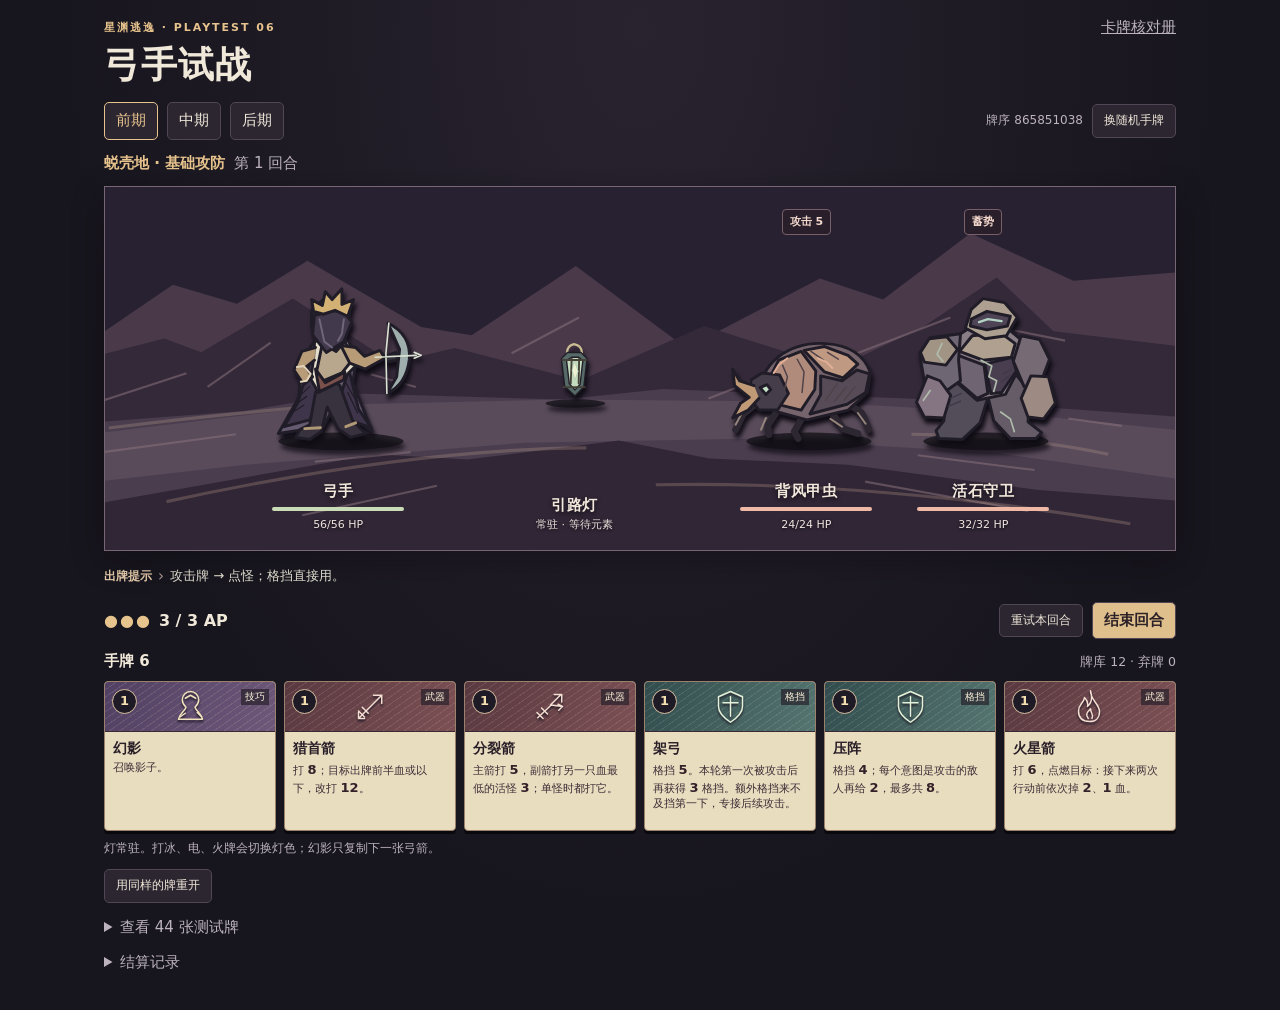
==== commit 014dfd83: "Simplify archer into innate lantern, exact shadow replay and energy chaining" ====
--- a/battle-lab.html
+++ b/battle-lab.html
@@ -4,10 +4,10 @@
 *{box-sizing:border-box}body{margin:0;background:radial-gradient(ellipse at 50% 3%,#292330 0,var(--bg) 64%);color:var(--ink);font:15px/1.44 system-ui,sans-serif;min-height:100vh}main{max-width:1120px;margin:auto;padding:17px 24px 36px}header,.row,.tools,.actions,.steps{display:flex;gap:9px;align-items:center;flex-wrap:wrap}header{justify-content:space-between}a{color:var(--mut)}h1{font:700 clamp(24px,4vw,36px)/1.1 Georgia,serif;letter-spacing:.03em;margin:7px 0}.kicker{color:var(--gold);font:600 11px system-ui,sans-serif;letter-spacing:.18em}.hint,small,summary{color:var(--mut)}button,select{font:inherit;color:var(--ink);background:#2c2631;border:1px solid var(--edge);border-radius:5px;padding:7px 11px;cursor:pointer}button:hover:not(:disabled),select:hover{border-color:var(--gold)}button:focus-visible,select:focus-visible{outline:3px solid #bde8da;outline-offset:3px}button:disabled{opacity:.56;cursor:default}.stages [aria-pressed=true],.primary{border-color:var(--gold);color:var(--gold)}.stages{padding:10px 0}.stages .tail{margin-left:auto}.action-slim{font-size:12px}.status{min-height:29px;margin:0 0 7px}.status b{color:var(--gold)}.status select{padding:3px 6px}.badge{color:var(--cyan)}
 .arena{position:relative;isolation:isolate;display:grid;grid-template-columns:1fr .36fr 1.35fr;width:100%;height:clamp(292px,32vw,365px);padding:51px 27px 49px;overflow:hidden;border:1px solid #776673;background:#211d2a;box-shadow:inset 0 0 0 4px #16131b,0 9px 30px #09080d4f}.terrain{position:absolute;z-index:-2;inset:0;width:100%;height:100%;object-fit:cover}.field-glow{position:absolute;z-index:-1;inset:18% 1% 3%;background:radial-gradient(ellipse at 52% 67%,#aecfba62,transparent 66%);opacity:0;transition:opacity .25s}.lit .field-glow{opacity:1}.zone-zone{display:flex;align-items:end;justify-content:center;min-width:0;gap:1px}.foe-zone{align-items:end}.hero-zone{padding-left:10%}.unit{position:relative;display:flex;align-items:center;justify-content:center;flex-direction:column;width:min(100%,176px);min-width:0;height:100%;background:transparent;border:0;border-radius:0;color:var(--ink);padding:0;margin:0;transition:opacity .2s}.unit.foe{border:0}.unit.foe:disabled{opacity:1}.unit.foe.dead{opacity:.30;pointer-events:none}.unit .figure{width:100%;height:100%;max-height:205px;overflow:visible;filter:drop-shadow(2px 5px 2px #100d16);pointer-events:none}.lamp-unit .figure{width:84px}.shadow-unit .figure{filter:brightness(.65) saturate(.55) hue-rotate(38deg) drop-shadow(0 0 5px #c7a9e5);opacity:.74}.hero-zone:has(.shadow-unit) .unit{width:52%}.foe-zone .unit.boss{width:min(100%,224px)}.unit .name{font-weight:680;display:block;color:#f2e8dc;letter-spacing:.04em;white-space:nowrap;text-shadow:0 2px 4px #140f17}.unit .under{position:absolute;bottom:-31px;width:90%;min-width:58px;max-width:132px;text-align:center;line-height:1.15}.meter{display:block;width:100%;height:4px;border-radius:999px;background:#131018a0;margin:6px 0 4px;overflow:hidden}.meter i{display:block;height:100%;background:#f0b9a5;box-shadow:0 0 8px #e49d915c}.hero .meter i{background:#c9dbb7}.unit .numbers{font:11px system-ui,sans-serif;color:#eee4df;white-space:nowrap;text-shadow:0 1px 3px #120e16}.unit .intent{position:absolute;top:-29px;font-size:11px;font-weight:600;padding:4px 7px;border:1px solid #795f68;border-radius:4px;background:#291f2a;color:#f4d8cd;white-space:nowrap}.unit.target .figure{filter:drop-shadow(0 0 4px #e0b67c) drop-shadow(0 0 10px #c99d63a0)}.unit.target:hover .figure{transform:translateY(-3px)}.unit.target .under .name{color:#ffd89c}.target:after{content:"可攻击";position:absolute;bottom:-47px;padding:2px 5px;font-size:10px;color:#2a1c20;background:#e9c993;border-radius:2px;white-space:nowrap}.unit.first:after{content:"已选第一发";background:#a8d5d3}.arena.picking .unit.foe:not(.target){opacity:.45}.unit .float{position:absolute;top:40%;z-index:3;color:#ffead8;font:bold 25px Georgia,serif;text-shadow:0 2px 2px #190c13, 0 0 12px #c04436;animation:up .65s ease-out both;pointer-events:none}.arena .unit.dead .float{color:#fff}.unit .neutral{color:#d5e1d9}.steps{margin-top:10px;gap:6px;color:#e5ccac;min-height:32px}.step{font-size:12px}.steps .arrowhint{color:#b29b94}.steps .signal{color:#e9e6d8;font-size:13px}.actions{margin:9px 0 7px}.actions .stretch{flex:1;font-size:16px}.actions .end-action{background:#dfbf8b;color:#2d2228;font-weight:750}.ap-dots{color:var(--gold);letter-spacing:2px;margin-right:7px}.hand-title{margin-top:12px;justify-content:space-between}.hand{display:grid;grid-template-columns:repeat(auto-fit,minmax(125px,1fr));gap:8px;margin-top:8px}.card{position:relative;min-width:0;min-height:150px;text-align:left;display:flex;flex-direction:column;padding:0;border-radius:4px;background:var(--paper);color:var(--print);border:1px solid #9b806c;overflow:hidden;box-shadow:0 3px 0 #09080d}.card:disabled{opacity:.55}.card[aria-pressed=true]{transform:translateY(-5px);outline:2px solid var(--gold);border-color:#eed7a2;box-shadow:0 7px 12px #0c0814}.card .card-art{width:100%;display:flex;align-items:center;justify-content:center;height:50px;position:relative;color:#f4ddd1;background:repeating-linear-gradient(145deg,#f7ddd21d 0 1px,transparent 1px 6px),linear-gradient(115deg,#593940,#7b5054);border-bottom:1px solid #3a2934}.card.def .card-art{color:#e5f2da;background:repeating-linear-gradient(145deg,#e9ffdf1a 0 1px,transparent 1px 6px),linear-gradient(115deg,#324c4d,#557571)}.card.util .card-art{color:#f1e2be;background:repeating-linear-gradient(145deg,#fff9d21c 0 1px,transparent 1px 6px),linear-gradient(115deg,#514063,#6e587a)}.card .mark{width:39px;height:39px;filter:drop-shadow(0 2px 1px #1c1623)}.card .fee{position:absolute;left:7px;top:7px;display:grid;place-items:center;width:25px;height:25px;border-radius:50%;background:#1f1b26;color:#f5dfae;border:1px solid #dbc2a2;font-size:13px;font-weight:800}.card .type{position:absolute;right:6px;top:7px;color:#fff5dc;background:#251f29b0;padding:1px 4px;font-size:10px}.card .card-copy{padding:6px 8px 8px}.card b{display:block;margin-bottom:3px;font-size:14px}.card .desc{color:#3c2c34;font-size:11px;line-height:1.35;display:block}.card .desc strong{font-size:13px;color:#332028}.choices{background:#2b2633;border:1px solid var(--edge);padding:8px 10px}.pool{display:grid;grid-template-columns:repeat(auto-fit,minmax(205px,1fr));gap:8px;margin-top:9px}.pool div{border:1px solid var(--edge);padding:8px}details{margin-top:14px}summary{cursor:pointer}li{margin:3px 0}.seed{font-size:12px}.caption{font-size:12px;margin-top:9px}@keyframes up{from{opacity:1;transform:translateY(9px)}85%{opacity:1}to{opacity:.74;transform:translateY(-19px)}}@media(prefers-reduced-motion:reduce){*{animation:none!important;transition:none!important}}
 @media(max-width:700px){main{padding:12px 10px 28px}.stages .tail{margin-left:0}.arena{height:253px;padding:40px 8px 53px;grid-template-columns:1fr .3fr 1.33fr}.hero-zone{padding-left:0}.unit .name{font-size:11px}.unit .numbers{font-size:9px}.unit .intent{font-size:9px;padding:3px 4px}.lamp-unit .figure{width:58px}.hand{grid-template-columns:repeat(3,minmax(0,1fr))}.card{min-height:134px}.card .card-copy{padding:5px}.card b{font-size:12px}.card .desc{font-size:10px}.card .card-art{height:41px}.card .mark{width:30px;height:30px}.card .fee{width:19px;height:19px;left:3px;top:4px}.card .type{right:3px;top:3px}.card .desc strong{font-size:11px}.actions .stretch{min-width:85px}.actions button{padding:7px 7px;font-size:12px}}
-</style></head><body><main><header><span class="kicker">星渊逃逸 · PLAYTEST 05</span><a href="index.html">卡牌核对册</a></header><h1>弓手试战</h1><div id="app"></div><details><summary>查看 45 张牌与联动试验牌</summary><div class="pool" id="pool"></div></details><details><summary>结算记录</summary><ol id="log"></ol></details></main>
+.lamp-tint{display:block}.lamp-tint.cold{filter:drop-shadow(0 0 15px #95dbe4)}.lamp-tint.heat{filter:hue-rotate(292deg) saturate(2.2) drop-shadow(0 0 13px #e6b078)}.lamp-tint.spark{filter:hue-rotate(192deg) saturate(1.7) drop-shadow(0 0 12px #d1aaf9)}
+</style></head><body><main><header><span class="kicker">星渊逃逸 · PLAYTEST 06</span><a href="index.html">卡牌核对册</a></header><h1>弓手试战</h1><div id="app"></div><details><summary>查看 44 张测试牌</summary><div class="pool" id="pool"></div></details><details><summary>结算记录</summary><ol id="log"></ol></details></main>
 <script>
-const CARDS = [{"id":1,"name":"直射","cost":1,"desc":"打 8。","kind":"攻","arrow":true,"el":"","once":false,"stage":0,"common":false},{"id":2,"name":"探路箭","cost":1,"desc":"打 6，抽 1。","kind":"攻","arrow":true,"el":"","once":false,"stage":0,"common":false},{"id":3,"name":"掩步","cost":1,"desc":"格挡 5，抽 1。","kind":"防","arrow":false,"el":"","once":false,"stage":0,"common":true},{"id":4,"name":"霜钉箭","cost":1,"desc":"打 7，叠 1 霜。","kind":"攻","arrow":true,"el":"冰","once":false,"stage":0,"common":false},{"id":5,"name":"穿壳击","cost":1,"desc":"先削最多 2 格挡，再打 7。","kind":"攻","arrow":false,"el":"电","once":false,"stage":0,"common":true},{"id":6,"name":"火星箭","cost":1,"desc":"打 6，挂 2 灼伤。","kind":"攻","arrow":true,"el":"火","once":false,"stage":0,"common":false},{"id":7,"name":"冷光术","cost":1,"desc":"打 8；打完手里没其他攻击牌，抽 1。","kind":"攻","arrow":false,"el":"","once":false,"stage":0,"common":true},{"id":8,"name":"整备","cost":0,"desc":"看牌库顶两张，选一张入手，另一张放底。每场一次。","kind":"功能","arrow":false,"el":"","once":true,"stage":0,"common":true},{"id":9,"name":"绊脚箭","cost":1,"desc":"打 7，目标下一次攻击少打 3。","kind":"攻","arrow":true,"el":"","once":false,"stage":0,"common":false},{"id":10,"name":"猎首箭","cost":1,"desc":"打 8；目标出牌前半血或以下，改打 12。","kind":"攻","arrow":true,"el":"","once":false,"stage":0,"common":false},{"id":11,"name":"碎霜箭","cost":1,"desc":"打 8；若目标至少 2 霜，消耗 2 霜再打 6。不叠霜、不染波。","kind":"攻","arrow":true,"el":"","once":false,"stage":1,"common":false},{"id":12,"name":"破壳符","cost":1,"desc":"先削最多 6 格挡，再打 6；削光原有格挡，抽 1。","kind":"攻","arrow":false,"el":"电","once":false,"stage":1,"common":true},{"id":13,"name":"取烬术","cost":1,"desc":"打 7，再立刻结算目标已有灼伤；灼伤击杀，抽 1。不自己挂灼伤。","kind":"攻","arrow":false,"el":"火","once":false,"stage":1,"common":true},{"id":14,"name":"追裂箭","cost":1,"desc":"打 8，击杀抽 1。","kind":"攻","arrow":true,"el":"","once":false,"stage":1,"common":false},{"id":15,"name":"回光","cost":1,"desc":"格挡 6；若灯还有波，立即打下一波并消耗这一次。","kind":"防","arrow":false,"el":"","once":false,"stage":1,"common":false},{"id":16,"name":"唤影","cost":1,"desc":"格挡 5，召 3 血影子；跟射按第 3 节。","kind":"防","arrow":false,"el":"","once":false,"stage":1,"common":false},{"id":17,"name":"回身步","cost":1,"desc":"格挡 6，留一张手牌到下回合。","kind":"功能","arrow":false,"el":"","once":false,"stage":1,"common":true},{"id":18,"name":"穿群射","cost":2,"desc":"两发各 9，可分别点怪，也可同打一个。算一张牌。","kind":"攻","arrow":true,"el":"","once":false,"stage":1,"common":false},{"id":19,"name":"蓄势箭","cost":1,"desc":"打 8；若用完本回合最后一费，抽 1 并把那张牌留到下回合。","kind":"攻","arrow":true,"el":"","once":false,"stage":1,"common":false},{"id":20,"name":"溢箭","cost":1,"desc":"打 8；击杀后把超出的伤害转给剩余血最低的敌人，只转一次。","kind":"攻","arrow":true,"el":"","once":false,"stage":1,"common":false},{"id":21,"name":"同鸣","cost":1,"desc":"打 8，立刻打完灯余下的波；终阶才会随最后一波显出真正的月光。每场一次。","kind":"攻","arrow":true,"el":"","once":true,"stage":2,"common":false},{"id":22,"name":"白昼断层","cost":2,"desc":"打 14；目标已冻结或带 Boss 霜裂，再全体打 6。每场一次。","kind":"攻","arrow":false,"el":"","once":true,"stage":2,"common":true},{"id":23,"name":"影返","cost":1,"desc":"格挡 7；有影子时，下次攻击先由它用自己的血挡，再还击 6；挡完消散也还击。","kind":"防","arrow":false,"el":"","once":false,"stage":2,"common":false},{"id":24,"name":"终猎","cost":2,"desc":"打 16，击杀返 1 费。每场一次。","kind":"攻","arrow":false,"el":"","once":true,"stage":2,"common":true},{"id":25,"name":"复弦","cost":1,"desc":"打 8；影子若本回合已经补射过，再射一次 8。不再触发任何补射。每场一次。","kind":"攻","arrow":true,"el":"","once":true,"stage":2,"common":false},{"id":26,"name":"返灯","cost":1,"desc":"格挡 6；上一波若击杀，下回合多一次开灯机会，照付 1 费。每场一次。高强度候选，首测不放。","kind":"功能","arrow":false,"el":"","once":true,"stage":2,"common":false},{"id":27,"name":"影迹箭","cost":1,"desc":"先打 7；没影子才召一个 1 血影子，这一箭本身不触发它。","kind":"攻","arrow":true,"el":"","once":false,"stage":0,"common":false},{"id":28,"name":"借光箭","cost":1,"desc":"打 6，抽 1；目标有霜或灼伤，改成顶两张选一张，另一张放底。","kind":"攻","arrow":true,"el":"","once":false,"stage":0,"common":false},{"id":29,"name":"遮身","cost":1,"desc":"格挡 6；有影子则再加 2 当前及最大生命，上限 7。","kind":"功能","arrow":false,"el":"","once":false,"stage":0,"common":true},{"id":30,"name":"退步射","cost":1,"desc":"打 6，格挡 3。","kind":"攻","arrow":true,"el":"","once":false,"stage":0,"common":false},{"id":31,"name":"夹缝箭","cost":1,"desc":"打 8；目标已有至少 2 霜，或本回合被打光过格挡，加 4。条件不叠加，不消耗霜。","kind":"攻","arrow":true,"el":"","once":false,"stage":1,"common":false},{"id":32,"name":"追响","cost":1,"desc":"打 7；若目标在这张牌以前已于本回合吃过至少两段伤害，抽 1。","kind":"攻","arrow":true,"el":"","once":false,"stage":1,"common":false},{"id":33,"name":"断尾","cost":1,"desc":"打 8；目标已冻结，或这一击击杀，得 4 格挡。只奖励一次。","kind":"攻","arrow":false,"el":"","once":false,"stage":1,"common":true},{"id":34,"name":"余温符","cost":1,"desc":"格挡 6；场上有带霜或灼伤的怪，再抽 1。","kind":"防","arrow":false,"el":"","once":false,"stage":1,"common":true},{"id":35,"name":"交叉火力","cost":2,"desc":"打 16；若主目标此前已在本回合受伤，再对另一只血最多的怪打 6。每场一次。","kind":"攻","arrow":true,"el":"","once":true,"stage":2,"common":false},{"id":36,"name":"收场","cost":1,"desc":"打 8；若出牌前已有两只怪在本回合倒下，返 1 费。每场一次。","kind":"攻","arrow":false,"el":"","once":true,"stage":2,"common":true},{"id":37,"name":"分裂箭","cost":1,"desc":"主箭打 5，副箭打另一只血最低的活怪 3；单怪则两段同打。只带出一次影子跟射。","kind":"攻","arrow":true,"el":"","once":false,"stage":0,"common":false},{"id":38,"name":"基础格挡","cost":1,"desc":"格挡 6。没有条件。","kind":"防","arrow":false,"el":"","once":false,"stage":0,"common":true},{"id":39,"name":"架弓","cost":1,"desc":"格挡 5。本轮第一次被攻击后再获得 3 格挡。额外格挡来不及挡第一下，专接后续攻击。","kind":"防","arrow":false,"el":"","once":false,"stage":0,"common":false},{"id":40,"name":"压阵","cost":1,"desc":"格挡 4；每个意图是攻击的敌人再给 2，最多共 8。","kind":"防","arrow":false,"el":"","once":false,"stage":0,"common":true},{"id":41,"name":"霜幕","cost":1,"desc":"格挡 5，给一只本轮准备攻击的敌人叠 1 霜；没攻击意图的目标也可单独打出拿格挡。","kind":"防","arrow":false,"el":"冰","once":false,"stage":1,"common":true},{"id":42,"name":"续守","cost":1,"desc":"格挡 6；下个玩家回合开始，再得 3 格挡。","kind":"防","arrow":false,"el":"","once":false,"stage":1,"common":true},{"id":43,"name":"反手箭","cost":1,"desc":"格挡 6；本轮第一次用格挡吸收伤害时，对攻击者还一箭 4。反击不算主动出牌，不触发跟射。","kind":"防","arrow":false,"el":"","once":false,"stage":1,"common":false},{"id":44,"name":"重防","cost":2,"desc":"格挡 14。专门挡重击，不要求手里还有别的防牌。","kind":"防","arrow":false,"el":"","once":false,"stage":1,"common":true},{"id":45,"name":"避锋","cost":1,"desc":"格挡 6；本轮第一次透过格挡的单段攻击伤害最多扣 5 血。每场一次，只限制那一段。","kind":"防","arrow":false,"el":"","once":true,"stage":2,"common":true}];
-CARDS.push({id:46,name:'裂光术',cost:1,desc:'打 8。下次武器攻击后，炸出 3 道各 4 伤的碎光，随机打活怪。若影子跟射，再多炸 1 道。至下回合结束，本场一次。',kind:'攻',arrow:false,el:'',once:true,stage:0,common:true,experimental:true});
+const CARDS = [{"id":1,"name":"直射","cost":1,"desc":"打 8。","kind":"攻","arrow":true,"el":"","once":false,"stage":0,"common":false},{"id":2,"name":"探路箭","cost":1,"desc":"打 6，抽 1。","kind":"攻","arrow":true,"el":"","once":false,"stage":0,"common":false},{"id":3,"name":"掩步","cost":1,"desc":"格挡 5，抽 1。","kind":"防","arrow":false,"el":"","once":false,"stage":0,"common":true},{"id":4,"name":"霜钉箭","cost":1,"desc":"打 7，叠 1 霜。","kind":"攻","arrow":true,"el":"冰","once":false,"stage":0,"common":false},{"id":5,"name":"穿壳击","cost":1,"desc":"先削最多 2 格挡，再打 7，附加电标。","kind":"攻","arrow":false,"el":"电","once":false,"stage":0,"common":true},{"id":6,"name":"火星箭","cost":1,"desc":"打 6，点燃目标：接下来两次行动前依次掉 2、1 血。","kind":"攻","arrow":true,"el":"火","once":false,"stage":0,"common":false},{"id":7,"name":"冷光术","cost":1,"desc":"打 8；打完手里没其他攻击牌，抽 1。","kind":"攻","arrow":false,"el":"","once":false,"stage":0,"common":true},{"id":8,"name":"整备","cost":1,"desc":"抽 2 张，再弃掉 1 张手牌。","kind":"功能","arrow":false,"el":"","once":false,"stage":0,"common":true},{"id":9,"name":"绊脚箭","cost":1,"desc":"打 7，目标下一次攻击少打 3。","kind":"攻","arrow":true,"el":"","once":false,"stage":0,"common":false},{"id":10,"name":"猎首箭","cost":1,"desc":"打 8；目标出牌前半血或以下，改打 12。","kind":"攻","arrow":true,"el":"","once":false,"stage":0,"common":false},{"id":11,"name":"碎霜箭","cost":1,"desc":"打 8；若目标至少 2 霜，消耗 2 霜再打 6。不叠霜、不染波。","kind":"攻","arrow":true,"el":"","once":false,"stage":1,"common":false},{"id":12,"name":"破壳符","cost":1,"desc":"先削最多 6 格挡，再打 6；削光原有格挡就抽 1，并附加电标。","kind":"攻","arrow":false,"el":"电","once":false,"stage":1,"common":true},{"id":13,"name":"取烬术","cost":1,"desc":"打 7，再立刻结算目标已有灼伤；灼伤击杀，抽 1。不自己挂灼伤。","kind":"攻","arrow":false,"el":"火","once":false,"stage":1,"common":true},{"id":14,"name":"追裂箭","cost":1,"desc":"打 8，击杀抽 1。","kind":"攻","arrow":true,"el":"","once":false,"stage":1,"common":false},{"id":16,"name":"幻影","cost":1,"desc":"召唤影子。","kind":"功能","arrow":false,"el":"","once":false,"stage":0,"common":false},{"id":18,"name":"穿群射","cost":2,"desc":"两发各 9，可分别点怪，也可同打一个。算一张牌。","kind":"攻","arrow":true,"el":"","once":false,"stage":1,"common":false},{"id":19,"name":"蓄势箭","cost":1,"desc":"打 8；若用完本回合最后一费，抽 1 并把那张牌留到下回合。","kind":"攻","arrow":true,"el":"","once":false,"stage":1,"common":false},{"id":20,"name":"溢箭","cost":1,"desc":"打 8；击杀后把超出的伤害转给剩余血最低的敌人，只转一次。","kind":"攻","arrow":true,"el":"","once":false,"stage":1,"common":false},{"id":22,"name":"白昼断层","cost":2,"desc":"打 14；目标已冻结或带 Boss 霜裂，再全体打 6。每场一次。","kind":"攻","arrow":false,"el":"","once":true,"stage":2,"common":true},{"id":24,"name":"终猎","cost":2,"desc":"打 16，击杀返 1 费。每场一次。","kind":"攻","arrow":false,"el":"","once":true,"stage":2,"common":true},{"id":28,"name":"借光箭","cost":1,"desc":"打 6，抽 1；目标有霜或灼伤，改成顶两张选一张，另一张放底。","kind":"攻","arrow":true,"el":"","once":false,"stage":0,"common":false},{"id":30,"name":"退步射","cost":1,"desc":"打 6，格挡 3。","kind":"攻","arrow":true,"el":"","once":false,"stage":0,"common":false},{"id":31,"name":"夹缝箭","cost":1,"desc":"打 8；目标已有至少 2 霜，或本回合被打光过格挡，加 4。条件不叠加，不消耗霜。","kind":"攻","arrow":true,"el":"","once":false,"stage":1,"common":false},{"id":32,"name":"追响","cost":1,"desc":"打 7；若目标在这张牌以前已于本回合吃过至少两段伤害，抽 1。","kind":"攻","arrow":true,"el":"","once":false,"stage":1,"common":false},{"id":33,"name":"断尾","cost":1,"desc":"打 8；目标已冻结，或这一击击杀，得 4 格挡。只奖励一次。","kind":"攻","arrow":false,"el":"","once":false,"stage":1,"common":true},{"id":34,"name":"余温符","cost":1,"desc":"格挡 6；场上有带霜或灼伤的怪，再抽 1。","kind":"防","arrow":false,"el":"","once":false,"stage":1,"common":true},{"id":35,"name":"交叉火力","cost":2,"desc":"打 16；若主目标此前已在本回合受伤，再对另一只血最多的怪打 6。每场一次。","kind":"攻","arrow":true,"el":"","once":true,"stage":2,"common":false},{"id":36,"name":"收场","cost":1,"desc":"打 8；若出牌前已有两只怪在本回合倒下，返 1 费。每场一次。","kind":"攻","arrow":false,"el":"","once":true,"stage":2,"common":true},{"id":37,"name":"分裂箭","cost":1,"desc":"主箭打 5，副箭打另一只血最低的活怪 3；单怪时都打它。","kind":"攻","arrow":true,"el":"","once":false,"stage":0,"common":false},{"id":38,"name":"基础格挡","cost":1,"desc":"格挡 6。没有条件。","kind":"防","arrow":false,"el":"","once":false,"stage":0,"common":true},{"id":39,"name":"架弓","cost":1,"desc":"格挡 5。本轮第一次被攻击后再获得 3 格挡。额外格挡来不及挡第一下，专接后续攻击。","kind":"防","arrow":false,"el":"","once":false,"stage":0,"common":false},{"id":40,"name":"压阵","cost":1,"desc":"格挡 4；每个意图是攻击的敌人再给 2，最多共 8。","kind":"防","arrow":false,"el":"","once":false,"stage":0,"common":true},{"id":41,"name":"霜幕","cost":1,"desc":"格挡 5，给一只本轮准备攻击的敌人叠 1 霜；没攻击意图的目标也可单独打出拿格挡。","kind":"防","arrow":false,"el":"冰","once":false,"stage":1,"common":true},{"id":42,"name":"续守","cost":1,"desc":"格挡 6；下个玩家回合开始，再得 3 格挡。","kind":"防","arrow":false,"el":"","once":false,"stage":1,"common":true},{"id":43,"name":"反手箭","cost":1,"desc":"格挡 6；本轮第一次用格挡吸收伤害时，对攻击者还一箭 4。反击不算主动出牌，不触发跟射。","kind":"防","arrow":false,"el":"","once":false,"stage":1,"common":false},{"id":44,"name":"重防","cost":2,"desc":"格挡 14。专门挡重击，不要求手里还有别的防牌。","kind":"防","arrow":false,"el":"","once":false,"stage":1,"common":true},{"id":45,"name":"避锋","cost":1,"desc":"格挡 6；本轮第一次透过格挡的单段攻击伤害最多扣 5 血。每场一次，只限制那一段。","kind":"防","arrow":false,"el":"","once":true,"stage":2,"common":true},{"id":46,"name":"月神","cost":3,"desc":"把 30 点伤害分 3 波随机打向活怪。每有 1 专注，总伤再加 2，并消耗专注。本场一次。","kind":"攻","arrow":false,"stage":2,"once":true,"el":"","common":false},{"id":47,"name":"返猎箭","cost":1,"desc":"打 11；本箭或它的影箭击杀，返 1 AP。每张牌只返一次。","kind":"攻","arrow":true,"stage":1,"once":false,"el":"","common":false},{"id":48,"name":"专注","cost":1,"desc":"格挡 6，获得 2 专注。下一张箭每点专注多打 2，随后消耗。","kind":"防","arrow":false,"stage":1,"once":false,"el":"","common":false},{"id":49,"name":"轻弦","cost":0,"desc":"本回合下一张箭少花 1 AP，最低 0。本场一次。","kind":"功能","arrow":false,"stage":0,"once":true,"el":"","common":false},{"id":50,"name":"回势","cost":1,"desc":"格挡 5；若本回合击倒过敌人，返 1 AP。","kind":"防","arrow":false,"stage":1,"once":false,"el":"","common":false},{"id":51,"name":"整弦","cost":1,"desc":"格挡 6；本回合下一张箭少花 1 AP，最低 0。","kind":"功能","arrow":false,"stage":1,"once":false,"el":"","common":false},{"id":52,"name":"飞掠","cost":0,"desc":"打 3。本场一次。","kind":"攻","arrow":true,"stage":0,"once":true,"el":"","common":false}];
 
  const Engine=(()=>{
 const byId=Object.fromEntries(CARDS.map(c=>[c.id,c]));
@@ -16,7 +16,7 @@
  {name:'中期',subtitle:'裂隙 · 增援与元素芯',spawns:[['裂脊精英',52,[8,-6,12,7]]]},
  {name:'后期',subtitle:'合脊 · 猎月终击',spawns:[['合脊巨岩',78,[10,-7,17,0,[7,7]],true]]}
 ];
-const enemy=(r,i)=>({id:i,name:r[0],hp:r[1],max:r[1],moves:r[2],boss:!!r[3],guard:0,frost:0,locked:false,burn:0,hits:0,broke:false,weaken:0});
+const enemy=(r,i)=>({id:i,name:r[0],hp:r[1],max:r[1],moves:r[2],boss:!!r[3],guard:0,frost:0,locked:false,burn:0,spark:false,element:'',hits:0,broke:false,weaken:0});
 const clone=s=>JSON.parse(JSON.stringify(s));
 function rnd(s){s.rng=(Math.imul(s.rng,1664525)+1013904223)>>>0;return s.rng/4294967296}
 function shuffle(s,a){for(let i=a.length-1;i>0;i--){let j=Math.floor(rnd(s)*(i+1));[a[i],a[j]]=[a[j],a[i]]}return a}
@@ -34,9 +34,15 @@
  return {kill:!e.hp,overflow:Math.max(0,net-loss)}
 }
 function strip(s,e,n){if(!e||!e.guard)return 0;const v=Math.min(n,e.guard);e.guard-=v;if(!e.guard)e.broke=true;log(s,e.name+' 护甲 −'+v);return v}
-function frost(s,e){if(!e||!e.hp||e.locked)return;if(++e.frost>=3){e.frost=0;e.locked=true;log(s,e.name+(e.boss?' · 霜裂（下一击 −4）':' · 冻结（跳过下一次攻击）'))}}
-function burn(s,e,n){if(e?.hp)e.burn=Math.min(6,e.burn+n)}
-function takeBurn(s,e){const n=e.burn;e.burn=0;if(!n||!e.hp)return false;const loss=Math.min(e.hp,n);e.hp-=loss;e.hits++;if(!e.hp)s.kills++;log(s,'灼伤 → '+e.name+' −'+loss+' HP'+(!e.hp?' · 击倒':''));return !e.hp}
+function setElement(s,e,type){
+ if(!e||!e.hp)return false;
+ if(e.element&&e.element!==type){if(e.frost||e.locked||e.burn||e.spark)log(s,e.name+' · 换成'+type+'，旧元素清除');e.frost=0;e.locked=false;e.burn=0;e.spark=false}
+ e.element=type;return true
+}
+function frost(s,e){if(!setElement(s,e,'冰')||e.locked)return;if(++e.frost>=5){e.frost=0;e.locked=true;log(s,e.name+(e.boss?' · 霜裂（下一击 −4）':' · 冻结（跳过下一次攻击）'))}}
+function burn(s,e,n){if(setElement(s,e,'火'))e.burn=Math.min(2,Math.max(e.burn,n))}
+function electrify(s,e){if(setElement(s,e,'电'))e.spark=true}
+function takeBurn(s,e,ongoing=false){const n=e.burn;e.burn=ongoing?Math.max(0,n-1):0;if(!n||!e.hp)return false;const loss=Math.min(e.hp,n);e.hp-=loss;e.hits++;if(!e.hp)s.kills++;log(s,'灼伤 → '+e.name+' −'+loss+' HP'+(!e.hp?' · 击倒':''));return !e.hp}
 function peak(s){if(!s.deck.length&&s.bin.length)s.deck=shuffle(s,s.bin.splice(0));return s.deck.shift()}
 function draw(s,n){while(n--){const c=peak(s);if(c!==undefined)s.hand.push(c)}}
 function pickTwo(s,want){const a=peak(s),b=peak(s);if(a===undefined)return;if(b===undefined){s.hand.push(a);return}if(want===1){s.hand.push(b);s.deck.push(a)}else{s.hand.push(a);s.deck.push(b)}log(s,'选入 '+byId[want===1?b:a].name)}
@@ -56,54 +62,52 @@
  }
  return shuffle(s,out)
 }
-function room(stage,seed,core='冰',mode='lamp'){
- let s={stage,seed,rng:seed>>>0,mode,burstRng:(seed^0x9e3779b9)>>>0,burst:0,hp:56,max:56,turn:1,ap:3,guard:0,deck:[],bin:[],hand:[],gone:[],used:[],enemies:STAGES[stage].spawns.map(enemy),lines:[],lamp:null,charges:1,core:stage?core:'无',shadow:null,last:-1,kills:0,waveKill:false,retain:[],afterGuard:0,counter:0,cap:false,carry:0,returnLamp:0,result:'',actions:0};
- s.deck=makeDeck(s);draw(s,6);
- if(mode!=='lamp'){
-  let i=s.hand.findIndex(id=>byId[id].kind==='攻'&&!byId[id].arrow);
-  if(i<0)i=s.hand.findIndex(id=>byId[id].kind==='攻');
-  if(i<0){const j=s.deck.findIndex(id=>byId[id].kind==='攻');if(j>=0){s.deck[j]=s.hand[0];i=0}}
-  s.hand[i<0?0:i]=46;
-  if(!s.hand.some(id=>id===16||id===27)){
-   const j=s.deck.findIndex(id=>id===16||id===27),id=j>=0?s.deck[j]:27;
-   let k=s.hand.findIndex(x=>x!==46&&byId[x].kind===byId[id].kind);
-   if(k<0){k=s.hand.findIndex(x=>x!==46);const t=s.deck.findIndex(x=>byId[x].kind===byId[id].kind);if(t>=0)[s.hand[k],s.deck[t]]=[s.deck[t],s.hand[k]]}
-   if(j>=0&&s.deck[j]===id)s.deck[j]=s.hand[k];
-   s.hand[k]=id;
-  }
-  if(!s.hand.some(id=>id!==27&&byId[id].arrow)){const j=s.deck.findIndex(id=>id!==27&&byId[id].arrow);if(j>=0){const k=s.hand.findIndex(id=>![16,27,46].includes(id));[s.hand[k],s.deck[j]]=[s.deck[j],s.hand[k]]}}
- }
+function room(stage,seed){
+ let s={stage,seed,rng:seed>>>0,burstRng:(seed^0x9e3779b9)>>>0,hp:56,max:56,turn:1,ap:3,guard:0,deck:[],bin:[],hand:[],gone:[],used:[],enemies:STAGES[stage].spawns.map(enemy),lines:[],lamp:{el:'',target:-1,lastRound:0},shadow:false,focus:0,discount:0,discardDue:false,last:-1,kills:0,retain:[],afterGuard:0,counter:0,cap:false,carry:0,result:'',actions:0};
+ s.deck=makeDeck(s);
+ const keep=c=>s.hand.includes(c);
+ function include(id,kind,protectedIds=[]){
+  if(keep(id))return;
+  let j=s.deck.indexOf(id);
+  const k=s.hand.findIndex(x=>byId[x].kind===kind&&!protectedIds.includes(x));
+  if(j<0&&k>=0){s.hand[k]=id;return}
+  if(j<0){j=s.deck.findIndex(x=>byId[x].kind===kind&&!protectedIds.includes(x));if(j>=0)s.deck[j]=id}
+  if(j<0)return;
+  if(k>=0)[s.hand[k],s.deck[j]]=[s.deck[j],s.hand[k]];
+  else{const t=s.hand.findIndex(x=>!protectedIds.includes(x));if(t>=0)[s.hand[t],s.deck[j]]=[s.deck[j],s.hand[t]]}
+ }
+ draw(s,6);include(16,'功能',[4,46]);
+ if(stage===2)include(46,'攻',[16,...s.hand.filter(x=>byId[x].el&&byId[x].arrow)]);
+ if(!s.hand.some(x=>byId[x].el&&byId[x].arrow))include(4,'攻',[16,46]);
  log(s,'新开局：'+STAGES[stage].name);return s
 }
-function lamp(s){
- const cost=s.mode==='combo'?0:1;
- if(s.mode==='burst'||s.result||s.ap<cost||s.charges<1||s.lamp)return false;
- s.ap-=cost;s.actions++;s.charges--;s.lamp={waves:2,el:''};
- for(const e of live(s))dealt(s,e,8,'开灯');
- done(s);return true
-}
-function wave(s){
- if(!s.lamp||s.lamp.waves<1||!live(s).length)return false;
- const el=s.lamp.el||s.core;const last=s.kills;
- for(const e of live(s)){dealt(s,e,4,el==='无'?'余光':el+'波');if(el==='冰')frost(s,e);if(el==='火')burn(s,e,2)}
- if(el==='电')dealt(s,get(s,s.last)||high(live(s)),3,'电弧');
- s.waveKill=s.kills>last;
- s.lamp.el='';
- if(--s.lamp.waves===0){s.lamp=null;if(s.stage===2)dealt(s,get(s,s.last)||high(live(s)),8,'猎月')}
+function pulse(s){
+ const l=s.lamp;if(!l.el||l.lastRound===s.turn)return false;
+ const e=get(s,l.target)||high(live(s));if(!e)return false;
+ l.lastRound=s.turn;l.target=e.id;
+ if(l.el==='冰')frost(s,e);
+ if(l.el==='火')burn(s,e,2);
+ if(l.el==='电')electrify(s,e);
+ log(s,l.el+'灯 → '+e.name+(l.el==='冰'?' · 寒霜 +1':l.el==='火'?' · 点燃':' · 电标'));
  return true
 }
-function valid(s,c){return c&&!s.result&&s.hand.includes(c.id)&&s.ap>=c.cost&&(!c.once||!s.used.includes(c.id))}
-const needs=c=>c.kind==='攻'||c.id===41;
+const cost=(s,c)=>Math.max(0,c.cost-(c.arrow?s.discount:0));
+function valid(s,c){return c&&!s.result&&!s.discardDue&&s.hand.includes(c.id)&&s.ap>=cost(s,c)&&(!c.once||!s.used.includes(c.id))&&!(c.id===16&&s.shadow)}
+function discard(s,i){if(!s.discardDue||s.hand[i]===undefined)return false;const id=s.hand.splice(i,1)[0];s.bin.push(id);s.discardDue=false;log(s,'弃掉 '+byId[id].name);return true}
+const needs=c=>(c.kind==='攻'&&c.id!==46)||c.id===41;
 const weapon=c=>c.arrow||[5,24,33,36].includes(c.id);
 function play(s,id,who=-1,arg={}){
  const c=byId[id];if(!valid(s,c))return false;
  let e=get(s,who);
  if(needs(c)&&!e&&id!==41)return false;
- s.ap-=c.cost;s.actions++;s.hand.splice(s.hand.indexOf(id),1);if(c.once)s.used.push(id);
- const echo=c.arrow&&s.shadow&&!s.shadow.shot;
+ s.ap-=cost(s,c);if(c.arrow)s.discount=0;s.actions++;s.hand.splice(s.hand.indexOf(id),1);if(c.once)s.used.push(id);
+ const echo=c.arrow&&s.shadow;if(echo)s.shadow=false;
  if(needs(c)&&id!==41&&e)s.last=e.id;
- if(s.lamp&&c.el)s.lamp.el=c.el;
- const H=(n,t=c.name)=>dealt(s,e,n,t);
+ if(c.el&&e){setElement(s,e,c.el);s.lamp.el=c.el;s.lamp.target=e.id;}
+ const packets=[];let focus=c.arrow?s.focus*2:0;if(c.arrow)s.focus=0;
+ const D=(target,n,t=c.name)=>{if(focus){n+=focus;focus=0}if(weapon(c)&&target?.spark){target.spark=false;n+=2;log(s,'电标 · 追加 2 伤')}
+   if(echo&&target)packets.push([target.id,n,t]);return dealt(s,target,n,t)};
+ const H=(n,t=c.name)=>D(e,n,t);const killsBefore=s.kills;
  const B=n=>{s.guard+=n;log(s,c.name+' · 格挡 +'+n)};
  let r, a, t;
  switch(id){
@@ -111,39 +115,31 @@
  case 2:H(6);draw(s,1);break;
  case 3:B(5);draw(s,1);break;
  case 4:H(7);frost(s,e);break;
- case 5:strip(s,e,2);H(7);break;
+ case 5:strip(s,e,2);H(7);electrify(s,e);break;
  case 6:H(6);burn(s,e,2);break;
  case 7:H(8);if(!s.hand.some(x=>byId[x].kind==='攻'))draw(s,1);break;
- case 8:pickTwo(s,arg.choice);break;
+ case 8:draw(s,2);s.discardDue=s.hand.length>0;break;
  case 9:H(7);if(e.hp)e.weaken+=3;break;
  case 10:H(e.hp*2<=e.max?12:8);break;
  case 11:a=e.frost>=2;if(a)e.frost-=2;H(8);if(a)H(6,'碎霜追加');break;
- case 12:a=e.guard;strip(s,e,6);if(a&&!e.guard)draw(s,1);H(6);break;
+ case 12:a=e.guard;strip(s,e,6);if(a&&!e.guard)draw(s,1);H(6);electrify(s,e);break;
  case 13:H(7);if(takeBurn(s,e))draw(s,1);break;
- case 14:if(H(8).kill)draw(s,1);break;
- case 15:B(6);wave(s);break;
- case 16:B(5);if(!s.shadow)s.shadow={hp:3,max:3,until:s.turn+1,shot:false,intercept:false};break;
- case 17:B(6);if(Number.isInteger(arg.hold)&&s.hand[arg.hold]!==undefined){s.retain.push(s.hand.splice(arg.hold,1)[0]);log(s,'留牌到下回合')}break;
- case 18:t=get(s,arg.to) || e;H(9);if(t.hp>0)dealt(s,t,9,'穿群第二发');break;
+ case 14:H(8);break;
+ case 16:s.shadow=true;log(s,'影子已召唤 · 下一张箭打两遍');break;
+ case 18:t=get(s,arg.to) || e;H(9);if(t.hp>0)D(t,9,'穿群第二发');break;
  case 19:H(8);if(s.ap===0){a=peak(s);if(a!==undefined){s.retain.push(a);log(s,'留牌：'+byId[a].name)}}break;
- case 20:r=H(8);if(r.kill)dealt(s,low(live(s)),r.overflow,'溢伤');break;
- case 21:H(8);while(s.lamp&&live(s).length)wave(s);break;
+ case 20:r=H(8);if(r.kill)D(low(live(s)),r.overflow,'溢伤');break;
  case 22:a=e.locked;H(14);if(a)for(const f of live(s))dealt(s,f,6,'断层余击');break;
- case 23:B(7);if(s.shadow)s.shadow.intercept=true;break;
  case 24:if(H(16).kill){s.ap++;log(s,'终猎 · 返 1 AP')}break;
- case 25:a=!!s.shadow?.shot;H(8);if(a)dealt(s,get(s,who)||low(live(s)),8,'复弦影箭');break;
- case 26:B(6);if(s.waveKill)s.returnLamp=1;break;
- case 27:H(7);if(!s.shadow)s.shadow={hp:1,max:1,until:s.turn+1,shot:false,intercept:false};break;
  case 28:a=e.frost||e.burn||e.locked;H(6);if(a)pickTwo(s,arg.choice);else draw(s,1);break;
- case 29:B(6);if(s.shadow){a=Math.min(2,7-s.shadow.max);s.shadow.max+=a;s.shadow.hp+=a}break;
  case 30:H(6);B(3);break;
  case 31:H(e.frost>=2||e.broke?12:8);break;
  case 32:a=e.hits>=2;H(7);if(a)draw(s,1);break;
  case 33:a=e.locked;if(H(8).kill||a)B(4);break;
  case 34:B(6);if(live(s).some(f=>f.frost||f.locked||f.burn))draw(s,1);break;
- case 35:a=e.hits>0;H(16);if(a)dealt(s,high(live(s).filter(x=>x.id!==who)),6,'交叉追击');break;
+ case 35:a=e.hits>0;H(16);if(a)D(high(live(s).filter(x=>x.id!==who)),6,'交叉追击');break;
  case 36:a=s.kills>=2;H(8);if(a){s.ap++;log(s,'收场 · 返 1 AP')}break;
- case 37:t=low(live(s).filter(f=>f.id!==who))||e;H(5);if(t.hp>0)dealt(s,t,3,'分裂副箭');break;
+ case 37:t=low(live(s).filter(f=>f.id!==who))||e;H(5);if(t.hp>0)D(t,3,'分裂副箭');break;
  case 38:B(6);break;
  case 39:B(5);s.afterGuard+=3;break;
  case 40:B(Math.min(8,4+2*live(s).filter(f=>{const m=move(s,f);return Array.isArray(m)||m>0}).length));break;
@@ -152,51 +148,56 @@
  case 43:B(6);s.counter+=4;break;
  case 44:B(14);break;
  case 45:B(6);s.cap=true;break;
- case 46:H(8);s.burst=s.turn+1;log(s,'裂光已附着 · 下一张武器牌会引爆');break;
+ case 46:{
+  const sum=30+2*s.focus;s.focus=0;
+  for(let j=0;j<3;j++){const living=live(s);if(!living.length)break;s.burstRng=(Math.imul(s.burstRng,1664525)+1013904223)>>>0;dealt(s,living[Math.floor(s.burstRng/4294967296*living.length)],Math.floor(sum/3)+(j<sum%3?1:0),'月神散射')}
+  break
+ }
+ case 47:H(11);break;
+ case 48:B(6);s.focus+=2;log(s,'专注 +2');break;
+ case 49:s.discount=1;log(s,'轻弦 · 下一张箭少花 1 AP');break;
+ case 50:B(5);if(s.kills>0){s.ap++;log(s,'回势 · 返 1 AP')}break;
+ case 51:B(6);s.discount=1;log(s,'整弦 · 下一张箭少花 1 AP');break;
+ case 52:H(3);break;
  default:throw Error('Unimplemented card '+id)
  }
- if(echo&&s.shadow){s.shadow.shot=true;dealt(s,get(s,who)||low(live(s)),3,'影子跟射')}
- if(weapon(c)&&s.burst>=s.turn){s.burst=0;
-  for(let j=0;j<(echo?4:3);j++){const living=live(s);if(!living.length)break;
-   s.burstRng=(Math.imul(s.burstRng,1664525)+1013904223)>>>0;
-   dealt(s,living[Math.floor(s.burstRng/4294967296*living.length)],4,'裂光爆裂');
-  }
- }
+ if(echo){
+  for(const [id,n,what] of packets)dealt(s,get(s,id),n,'影子 · '+what);
+  const target=get(s,who);
+  if(id===4)frost(s,target);if(id===6)burn(s,target,2);if(id===9&&target)target.weaken+=3;
+ }
+ if(id===14&&s.kills>killsBefore)draw(s,1);
+ if(id===47&&s.kills>killsBefore){s.ap++;log(s,'返猎箭 · 返 1 AP')}
+ if(c.el&&e){pulse(s)}
  if(c.once)s.gone.push(id);else s.bin.push(id);
  done(s);return true
 }
 function end(s){
- if(s.result)return false;
+ if(s.result||s.discardDue)return false;
  for(const e of live(s)){
-  if(takeBurn(s,e))continue;
+  if(takeBurn(s,e,true))continue;
   const m=move(s,e);
   if(!Array.isArray(m)&&m<=0){if(m<0){e.guard=-m;log(s,e.name+' 架盾 '+(-m))}else log(s,e.name+' 蓄势');continue}
   if(e.locked&&!e.boss){e.locked=false;e.weaken=0;log(s,e.name+' 冻结 · 跳过攻击');continue}
   const parts=Array.isArray(m)?m.slice():[m];let reduce=(e.locked?4:0)+e.weaken;e.locked=false;e.weaken=0;
   for(let n of parts){
    if(s.hp<=0||!e.hp)break;const red=Math.min(reduce,n);reduce-=red;n-=red;if(n<=0)continue;
-   let retaliation=false;
-   if(s.shadow?.intercept){const v=Math.min(n,s.shadow.hp);s.shadow.hp-=v;n-=v;s.shadow.intercept=false;retaliation=true;log(s,'影子分担 '+v);if(!s.shadow.hp)s.shadow=null}
    const g=Math.min(s.guard,n);s.guard-=g;n-=g;
    if(n&&s.cap){n=Math.min(n,5);s.cap=false}
    s.hp=Math.max(0,s.hp-n);log(s,e.name+' → 弓手 '+(n?'−'+n+' HP':'未掉血')+(g?'（挡 '+g+'）':''));
    if(s.afterGuard){s.guard+=s.afterGuard;log(s,'架弓 · 追加格挡 '+s.afterGuard);s.afterGuard=0}
-   if(retaliation&&s.hp>0)dealt(s,e,6,'影返');
    if(g&&s.counter&&s.hp>0){dealt(s,e,s.counter,'反手箭');s.counter=0}
   }
   if(s.hp<=0)break
  }
  if(done(s))return true;
- if(s.shadow?.until<=s.turn)s.shadow=null;
- s.turn++;if(s.burst<s.turn)s.burst=0;s.ap=3;s.guard=s.carry;s.carry=0;s.cap=false;s.afterGuard=0;s.counter=0;s.kills=0;s.waveKill=false;
- if(s.shadow){s.shadow.shot=false;s.shadow.intercept=false}
- if(s.returnLamp){s.charges+=s.returnLamp;s.returnLamp=0}
+ s.turn++;s.shadow=false;s.discount=0;s.ap=3;s.guard=s.carry;s.carry=0;s.cap=false;s.afterGuard=0;s.counter=0;s.kills=0;s.waveKill=false;
  for(const e of live(s)){e.hits=0;e.broke=false}
  if(s.stage===1&&s.turn===2){s.enemies.push(enemy(['碎壳哨兵',16,[0,7,8,-4]],1),enemy(['岩缝猎虫',16,[0,6,7,-4]],2));log(s,'两只增援进场')}
  s.bin.push(...s.hand.splice(0));s.hand=s.retain.splice(0);draw(s,6);
- wave(s);done(s);return true
-}
-return {STAGES,byId,room,clone,live,move,play,end,lamp,offer,valid,needs,weapon,log}
+ pulse(s);done(s);return true
+}
+return {STAGES,byId,room,clone,live,move,play,end,offer,valid,needs,weapon,log,cost,discard}
 })();
 
  const ART=(()=>{
@@ -225,9 +226,9 @@
 
  const A=document.querySelector('#app'),POOL=document.querySelector('#pool'),LOG=document.querySelector('#log');
 const newSeed=()=>crypto.getRandomValues(new Uint32Array(1))[0]||1;
-let seed=newSeed(),stage=0,core='冰',mode='combo',s=Engine.room(stage,seed,core,mode),snapshot=Engine.clone(s),sel=null,first=null,dialog=null,notice='',fx={};
+let seed=newSeed(),stage=0,s=Engine.room(stage,seed),snapshot=Engine.clone(s),sel=null,first=null,dialog=null,notice='',fx={};
 const card=x=>Engine.byId[x];
-function init(st=stage,n=seed){stage=st;seed=n;s=Engine.room(stage,seed,core,mode);snap();clear();notice='';fx={};render()}
+function init(st=stage,n=seed){stage=st;seed=n;s=Engine.room(stage,seed);snap();clear();notice='';fx={};render()}
 function snap(){snapshot=Engine.clone(s)}
 function clear(){sel=null;first=null;dialog=null}
 const elName=x=>x&&x!=='无'?x+'波':'余光';
@@ -240,50 +241,50 @@
 const unitUnder=(name,hp,max,extra='')=>'<span class="under"><span class="name">'+name+'</span>'+meter(hp,max)+'<span class="numbers">'+hp+'/'+max+' HP'+extra+'</span></span>';
 const terrain='<svg class="terrain" viewBox="0 0 1100 345" preserveAspectRatio="xMidYMid slice" aria-hidden="true"><path fill="#272131" d="M0 0h1100v345H0z"/><path fill="#493949" d="m0 165 106-72 61 18 67-41 108 63 48 8 99-66 105 78L721 87l60 20 83-63 98 45 138-11v171H0z"/><path fill="#342939" d="m0 169 98-25 35 13 87-51 95 61 59-14 119 31 118-52 126 40 82-39 70-47 54 51 157 19v153H0z"/><path fill="#4a3d4e" d="m0 226 174-13 99-17 204 6 95-10 256 10 272 19v124H0z"/><path fill="#594b5a" d="m0 238 258-31 219-5 234 2 191 11 198 20v48l-209-30-228-14-222 4-266 21L0 284z"/><path fill="#302635" d="M0 307l299-53 87 5 144-18 86 17 132 6 181 24 171 13v44H0z"/><path d="M27 207l92-30m20 13 60-42m95 30 43 12m91-32 64-34m123 77 62-24m64-13 104-40m39 8 70 14M25 254l141-19m75 26 91-9m482 3 111 14m32-49 51 7M229 312l128-28m407-4 155 28" fill="none" stroke="#8d747e" stroke-opacity=".53" stroke-width="2"/><path d="M45 229q115-14 221-23m542 29q102 1 187 19M100 299q230-50 399-51m66 35q207-4 451 37" fill="none" stroke="#b79a87" stroke-opacity=".3" stroke-width="3"/></svg>';
 function render(){
- const room=Engine.STAGES[stage],ready=sel!==null&&Engine.needs(card(active()))&&!dialog,arming=s.burst>=s.turn;
+ const room=Engine.STAGES[stage],ready=sel!==null&&Engine.needs(card(active()))&&!dialog;
  const allies='<div class="unit hero" aria-label="弓手">'+ART.archer+unitUnder('弓手',s.hp,s.max,s.guard?' · 挡 '+s.guard:'')+pop(fx.hero)+'</div>'+
- (s.shadow?'<div class="unit shadow-unit">'+ART.shadow+unitUnder('影子',s.shadow.hp,s.shadow.max,s.shadow.shot?' · 已跟射':' · 可跟射')+'</div>':'');
- const lamp=s.lamp?'<div class="unit lamp-unit">'+ART.lantern+'<span class="under"><span class="name">灯</span><span class="numbers">'+elName(s.lamp.el||s.core)+' · '+('●'.repeat(s.lamp.waves))+('○'.repeat(2-s.lamp.waves))+'</span></span></div>':'';
+ (s.shadow?'<div class="unit shadow-unit">'+ART.shadow+'<span class="under"><span class="name">影子</span><span class="numbers">下一张箭再打一次</span></span>'+'</div>':'');
+ const lamp='<div class="unit lamp-unit"><span aria-hidden="true" class="lamp-tint '+({'冰':'cold','火':'heat','电':'spark'}[s.lamp.el]||'')+'">'+ART.lantern+'</span><span class="under"><span class="name">引路灯</span><span class="numbers">'+(s.lamp.el?s.lamp.el+'灯':'常驻 · 等待元素')+'</span></span></div>';
  const foes=s.enemies.filter(e=>e.hp||fx[e.id]).map(e=>{
   const m=Engine.move(s,e),intent=Array.isArray(m)?m.join('＋')+' 连击':m>0?'攻击 '+m:m<0?'架盾 '+(-m):'蓄势';
-  const info=(e.guard?' · 挡'+e.guard:'')+(e.locked?(e.boss?' · 霜裂':' · 冻结'):(e.frost?' · 霜'+e.frost:''))+(e.burn?' · 灼'+e.burn:'');
+  const info=(e.guard?' · 挡'+e.guard:'')+(e.locked?(e.boss?' · 霜裂':' · 冻结'):(e.frost?' · 霜 '+e.frost+'/5':''))+(e.burn?' · 灼'+e.burn:'')+(e.spark?' · 电标':'');
   const art=e.boss?ART.boss:/甲虫|猎虫/.test(e.name)?ART.beetle:/精英/.test(e.name)?ART.boss:ART.guard;
   return '<button class="unit foe '+(ready&&e.hp?'target ':'')+(first===e.id?'first ':'')+(e.boss?'boss ':'')+(!e.hp?'dead':'')+'" data-a="foe:'+e.id+'" '+(!e.hp||s.result?'disabled':'')+'>'+art+unitUnder(e.name,e.hp,e.max,info)+'<span class="intent">'+(e.hp?intent:'已击倒')+'</span>'+pop(fx[e.id])+'</button>'
  }).join('');
  let hint=notice||'攻击牌 → 点怪；格挡直接用。';
- if(dialog?.type==='pick')hint='选一张入手，另一张放牌库底。';
+ if(s.discardDue)hint='整备：已抽两张，点一张手牌弃掉。';
+ else if(dialog?.type==='pick')hint='选一张入手，另一张放牌库底。';
  else if(dialog?.type==='hold')hint='选一张牌留到下回合。';
  else if(active()===18&&first!==null)hint='再点第二发目标，可以是同一只。';
  else if(ready)hint='已选「'+card(active()).name+'」，点击发亮的怪。';
- else if(arming)hint='裂光已附着。现在打一张武器牌，碎光就会炸开。';
+ else if(s.shadow)hint='影子在场，这回合下一张弓箭会原样打两次。';
  else if(stage===1&&s.turn===1&&!s.result)hint+=(notice?' · ':' ')+'下一回合有两只增援。';
  const choices=dialog?'<div class="row choices">'+dialog.items.map((q,i)=>btn(card(q).name,'choice:'+i)).join('')+btn('取消','cancel')+'</div>':'';
- const coreUI=stage>0&&mode!=='burst'?'<label class="action-slim">灯芯 <select id="core" '+(s.actions||s.turn>1||s.result?'disabled':'')+'>'+['冰','电','火','无'].map(v=>'<option '+(v===s.core?'selected':'')+'>'+v+'</option>').join('')+'</select></label>':'';
- const label=mode==='burst'?'开灯对照：关闭':'开灯对照：开启';
- A.innerHTML='<div class="row stages">'+Engine.STAGES.map((q,i)=>btn(q.name,'stage:'+i,selectAttr(stage===i))).join('')+'<span class="tail seed hint">牌序 '+seed+'</span>'+btn(label,'mode','class="action-slim" title="切换后用同一牌序重开"')+btn('换随机手牌','reroll','class="action-slim"')+'</div>'+
- '<div class="row status"><b>'+room.subtitle.replace(' · 猎月终击',' · 首领战')+'</b><span class="hint">第 '+s.turn+' 回合</span>'+coreUI+(stage===2&&mode!=='burst'?'<span class="badge">猎月已解锁</span>':'')+'</div>'+
- '<div class="arena '+(s.lamp?'lit ':'')+(ready?'picking':'')+'" aria-label="战斗场景">'+terrain+'<div class="field-glow"></div><div class="hero-zone zone-zone">'+allies+'</div><div class="zone-zone">'+lamp+'</div><div class="foe-zone zone-zone">'+foes+'</div></div>'+
+ A.innerHTML='<div class="row stages">'+Engine.STAGES.map((q,i)=>btn(q.name,'stage:'+i,selectAttr(stage===i))).join('')+'<span class="tail seed hint">牌序 '+seed+'</span>'+btn('换随机手牌','reroll','class="action-slim"')+'</div>'+
+ '<div class="row status"><b>'+room.subtitle.replace(' · 猎月终击',' · 首领战')+'</b><span class="hint">第 '+s.turn+' 回合</span>'+(s.focus?'<span class="badge">专注 '+s.focus+'</span>':'')+(s.discount?'<span class="badge">下一箭 −1 AP</span>':'')+'</div>'+
+ '<div class="arena '+(s.lamp.el?'lit ':'')+(ready?'picking':'')+'" aria-label="战斗场景">'+terrain+'<div class="field-glow"></div><div class="hero-zone zone-zone">'+allies+'</div><div class="zone-zone">'+lamp+'</div><div class="foe-zone zone-zone">'+foes+'</div></div>'+
  '<div class="steps" aria-live="polite"><b class="step">出牌提示</b><span class="arrowhint">›</span><span class="signal">'+hint+'</span></div>'+choices+
  '<div class="actions"><b class="stretch">'+(s.result?(s.result==='赢'?'本关通过':'本关失败'):'<span class="ap-dots" aria-hidden="true">'+('●'.repeat(Math.max(0,s.ap)))+('○'.repeat(Math.max(0,3-s.ap)))+'</span>'+s.ap+' / 3 AP')+'</b>'+
- (s.result?(s.result==='赢'&&stage<2?btn('下一阶段','next','class="end-action"'):btn('再开一把','reroll','class="end-action"')):(mode!=='burst'?btn('开灯 · 0 AP','lamp',(!s.charges||s.lamp?'disabled ':'')+'class="primary"'):'')+btn('重试本回合','retry','class="action-slim"')+btn('结束回合','end','class="end-action"'))+'</div>'+
+ (s.result?(s.result==='赢'&&stage<2?btn('下一阶段','next','class="end-action"'):btn('再开一把','reroll','class="end-action"')):btn('重试本回合','retry','class="action-slim"')+btn('结束回合','end','class="end-action" '+(s.discardDue?'disabled':'')))+'</div>'+
  '<div class="row hand-title"><b>手牌 '+s.hand.length+'</b><small>牌库 '+s.deck.length+' · 弃牌 '+s.bin.length+'</small></div>'+
  '<div class="hand">'+s.hand.map((id,i)=>{
-  const q=card(id),type=q.kind==='防'?'格挡':q.kind==='功能'?'技巧':q.id===46?'法术':Engine.weapon(q)?'武器':'法术';
+  const q=card(id),type=q.kind==='防'?'格挡':q.kind==='功能'?'技巧':q.id===46?'终结':Engine.weapon(q)?'武器':'法术';
   const cls=q.kind==='防'?'def':q.kind==='功能'||q.id===46?'util':'atk';
   const description=q.desc.replace(/(\d+(?:\s*AP)?)/g,'<strong>$1</strong>');
-  return btn('<span class="card-art">'+mark(q.id===46?'magic':pictogram(q))+'<span class="fee" title="AP 费用">'+q.cost+'</span><span class="type">'+type+'</span></span><span class="card-copy"><b>'+q.name+'</b><span class="desc">'+description+'</span></span>','card:'+i,'class="card '+cls+'" '+selectAttr(sel===i)+(Engine.valid(s,q)?'':' disabled'))
+  return btn('<span class="card-art">'+mark(q.id===46?'magic':pictogram(q))+'<span class="fee" title="AP 费用">'+Engine.cost(s,q)+'</span><span class="type">'+type+'</span></span><span class="card-copy"><b>'+q.name+'</b><span class="desc">'+description+'</span></span>','card:'+i,'class="card '+cls+'" '+selectAttr(sel===i)+(Engine.valid(s,q)||s.discardDue?'':' disabled'))
  }).join('')+'</div>'+
- '<p class="caption hint">试连招：影子上场 → 裂光术 → 任意弓箭。没有影子，武器照样能引爆。</p>'+btn('用同样的牌重开','restart','class="action-slim"');
+ '<p class="caption hint">灯常驻。打冰、电、火牌会切换灯色；幻影只复制下一张弓箭。</p>'+btn('用同样的牌重开','restart','class="action-slim"');
  LOG.innerHTML=s.lines.map(x=>'<li>'+x+'</li>').join('');
 }
 function checkResult(ok){if(ok){notice=s.lines[0]||'';clear()}render()}
 function play(id,w=-1,arg={}){checkResult(delta(()=>Engine.play(s,id,w,arg)))}
 function chooseCard(i){
+ if(s.discardDue){checkResult(Engine.discard(s,i));return}
  const id=s.hand[i],q=card(id);
  if(!Engine.valid(s,q))return;
  if(sel===i){clear();render();return}
  clear();sel=i;fx={};
- if(id===8||id===17){
+ if(id===17){
   const items=id===8?Engine.offer(s):s.hand.filter((_,k)=>k!==i);
   if(items.length>1){dialog={type:id===8?'pick':'hold',items,id};render();return}
   play(id,-1,{choice:0,hold:items.length?0:undefined});return
@@ -298,11 +299,9 @@
  if(act==='stage'){init(n,newSeed());return}
  if(act==='reroll'){init(stage,newSeed());return}
  if(act==='restart'){init();return}
- if(act==='mode'){mode=mode==='combo'?'burst':'combo';init();return}
  if(act==='next'){init(Math.min(2,stage+1),newSeed());return}
  if(act==='cancel'){clear();notice='';render();return}
  if(act==='retry'){s=Engine.clone(snapshot);clear();fx={};notice='已回到本回合开始';render();return}
- if(act==='lamp'){checkResult(delta(()=>Engine.lamp(s)));return}
  if(act==='end'){if(delta(()=>Engine.end(s))){snap();clear();notice=s.lines[0]||'';render()}return}
  if(act==='card'){chooseCard(n);return}
  if(act==='choice'&&dialog){
@@ -317,7 +316,6 @@
   play(id,first===null?n:first,{to:n});
  }
 });
-A.addEventListener('change',e=>{if(e.target.id==='core'&&!s.actions&&s.turn===1){core=e.target.value;s.core=core;snap();render()}});
 POOL.innerHTML=CARDS.map(q=>'<div><b>'+q.name+'</b> · '+q.cost+' AP <small>'+(q.experimental?'联动试验':Engine.STAGES[q.stage].name)+(q.common?' · 通用':'')+'</small><br>'+q.desc+'</div>').join('');
 render();
 
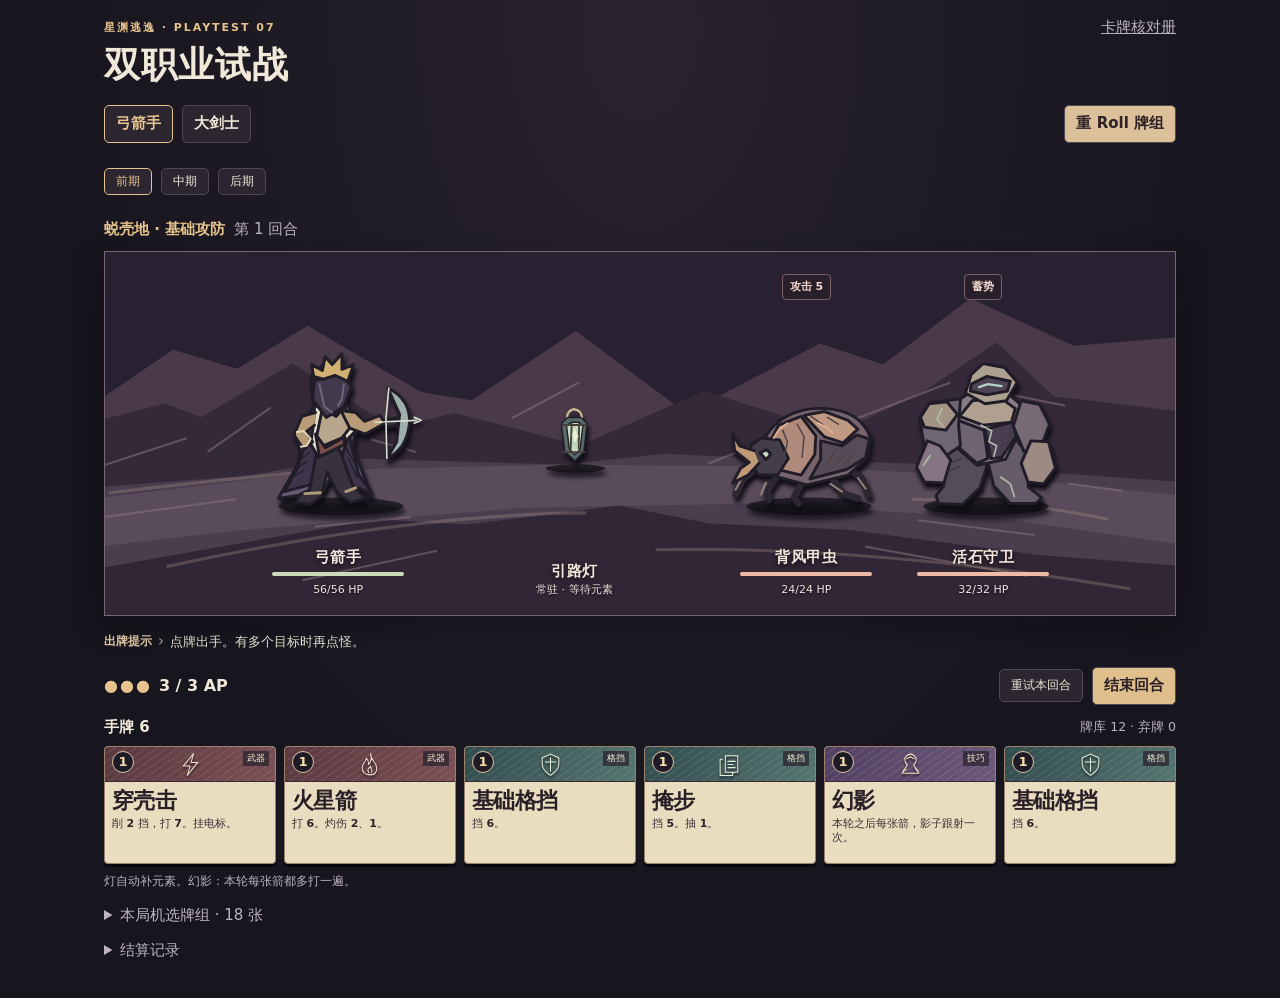
==== commit 8e1b4807: "Playtest 07: add Greatsword and simplified random decks" ====
--- a/battle-lab.html
+++ b/battle-lab.html
@@ -1,13 +1,14 @@
-<!doctype html><html lang="zh-CN"><head><meta charset="utf-8"><meta name="viewport" content="width=device-width, initial-scale=1"><title>弓手试战｜星渊逃逸</title>
+<!doctype html><html lang="zh-CN"><head><meta charset="utf-8"><meta name="viewport" content="width=device-width, initial-scale=1"><title>双职业试战｜星渊逃逸</title>
 <style>
 :root{color-scheme:dark;--bg:#17151d;--ink:#f0e8d9;--mut:#bcb3be;--edge:#504655;--gold:#e7c38d;--cyan:#a9d6d5;--red:#efaba0;--paper:#e9ddc0;--print:#291f27}
 *{box-sizing:border-box}body{margin:0;background:radial-gradient(ellipse at 50% 3%,#292330 0,var(--bg) 64%);color:var(--ink);font:15px/1.44 system-ui,sans-serif;min-height:100vh}main{max-width:1120px;margin:auto;padding:17px 24px 36px}header,.row,.tools,.actions,.steps{display:flex;gap:9px;align-items:center;flex-wrap:wrap}header{justify-content:space-between}a{color:var(--mut)}h1{font:700 clamp(24px,4vw,36px)/1.1 Georgia,serif;letter-spacing:.03em;margin:7px 0}.kicker{color:var(--gold);font:600 11px system-ui,sans-serif;letter-spacing:.18em}.hint,small,summary{color:var(--mut)}button,select{font:inherit;color:var(--ink);background:#2c2631;border:1px solid var(--edge);border-radius:5px;padding:7px 11px;cursor:pointer}button:hover:not(:disabled),select:hover{border-color:var(--gold)}button:focus-visible,select:focus-visible{outline:3px solid #bde8da;outline-offset:3px}button:disabled{opacity:.56;cursor:default}.stages [aria-pressed=true],.primary{border-color:var(--gold);color:var(--gold)}.stages{padding:10px 0}.stages .tail{margin-left:auto}.action-slim{font-size:12px}.status{min-height:29px;margin:0 0 7px}.status b{color:var(--gold)}.status select{padding:3px 6px}.badge{color:var(--cyan)}
 .arena{position:relative;isolation:isolate;display:grid;grid-template-columns:1fr .36fr 1.35fr;width:100%;height:clamp(292px,32vw,365px);padding:51px 27px 49px;overflow:hidden;border:1px solid #776673;background:#211d2a;box-shadow:inset 0 0 0 4px #16131b,0 9px 30px #09080d4f}.terrain{position:absolute;z-index:-2;inset:0;width:100%;height:100%;object-fit:cover}.field-glow{position:absolute;z-index:-1;inset:18% 1% 3%;background:radial-gradient(ellipse at 52% 67%,#aecfba62,transparent 66%);opacity:0;transition:opacity .25s}.lit .field-glow{opacity:1}.zone-zone{display:flex;align-items:end;justify-content:center;min-width:0;gap:1px}.foe-zone{align-items:end}.hero-zone{padding-left:10%}.unit{position:relative;display:flex;align-items:center;justify-content:center;flex-direction:column;width:min(100%,176px);min-width:0;height:100%;background:transparent;border:0;border-radius:0;color:var(--ink);padding:0;margin:0;transition:opacity .2s}.unit.foe{border:0}.unit.foe:disabled{opacity:1}.unit.foe.dead{opacity:.30;pointer-events:none}.unit .figure{width:100%;height:100%;max-height:205px;overflow:visible;filter:drop-shadow(2px 5px 2px #100d16);pointer-events:none}.lamp-unit .figure{width:84px}.shadow-unit .figure{filter:brightness(.65) saturate(.55) hue-rotate(38deg) drop-shadow(0 0 5px #c7a9e5);opacity:.74}.hero-zone:has(.shadow-unit) .unit{width:52%}.foe-zone .unit.boss{width:min(100%,224px)}.unit .name{font-weight:680;display:block;color:#f2e8dc;letter-spacing:.04em;white-space:nowrap;text-shadow:0 2px 4px #140f17}.unit .under{position:absolute;bottom:-31px;width:90%;min-width:58px;max-width:132px;text-align:center;line-height:1.15}.meter{display:block;width:100%;height:4px;border-radius:999px;background:#131018a0;margin:6px 0 4px;overflow:hidden}.meter i{display:block;height:100%;background:#f0b9a5;box-shadow:0 0 8px #e49d915c}.hero .meter i{background:#c9dbb7}.unit .numbers{font:11px system-ui,sans-serif;color:#eee4df;white-space:nowrap;text-shadow:0 1px 3px #120e16}.unit .intent{position:absolute;top:-29px;font-size:11px;font-weight:600;padding:4px 7px;border:1px solid #795f68;border-radius:4px;background:#291f2a;color:#f4d8cd;white-space:nowrap}.unit.target .figure{filter:drop-shadow(0 0 4px #e0b67c) drop-shadow(0 0 10px #c99d63a0)}.unit.target:hover .figure{transform:translateY(-3px)}.unit.target .under .name{color:#ffd89c}.target:after{content:"可攻击";position:absolute;bottom:-47px;padding:2px 5px;font-size:10px;color:#2a1c20;background:#e9c993;border-radius:2px;white-space:nowrap}.unit.first:after{content:"已选第一发";background:#a8d5d3}.arena.picking .unit.foe:not(.target){opacity:.45}.unit .float{position:absolute;top:40%;z-index:3;color:#ffead8;font:bold 25px Georgia,serif;text-shadow:0 2px 2px #190c13, 0 0 12px #c04436;animation:up .65s ease-out both;pointer-events:none}.arena .unit.dead .float{color:#fff}.unit .neutral{color:#d5e1d9}.steps{margin-top:10px;gap:6px;color:#e5ccac;min-height:32px}.step{font-size:12px}.steps .arrowhint{color:#b29b94}.steps .signal{color:#e9e6d8;font-size:13px}.actions{margin:9px 0 7px}.actions .stretch{flex:1;font-size:16px}.actions .end-action{background:#dfbf8b;color:#2d2228;font-weight:750}.ap-dots{color:var(--gold);letter-spacing:2px;margin-right:7px}.hand-title{margin-top:12px;justify-content:space-between}.hand{display:grid;grid-template-columns:repeat(auto-fit,minmax(125px,1fr));gap:8px;margin-top:8px}.card{position:relative;min-width:0;min-height:150px;text-align:left;display:flex;flex-direction:column;padding:0;border-radius:4px;background:var(--paper);color:var(--print);border:1px solid #9b806c;overflow:hidden;box-shadow:0 3px 0 #09080d}.card:disabled{opacity:.55}.card[aria-pressed=true]{transform:translateY(-5px);outline:2px solid var(--gold);border-color:#eed7a2;box-shadow:0 7px 12px #0c0814}.card .card-art{width:100%;display:flex;align-items:center;justify-content:center;height:50px;position:relative;color:#f4ddd1;background:repeating-linear-gradient(145deg,#f7ddd21d 0 1px,transparent 1px 6px),linear-gradient(115deg,#593940,#7b5054);border-bottom:1px solid #3a2934}.card.def .card-art{color:#e5f2da;background:repeating-linear-gradient(145deg,#e9ffdf1a 0 1px,transparent 1px 6px),linear-gradient(115deg,#324c4d,#557571)}.card.util .card-art{color:#f1e2be;background:repeating-linear-gradient(145deg,#fff9d21c 0 1px,transparent 1px 6px),linear-gradient(115deg,#514063,#6e587a)}.card .mark{width:39px;height:39px;filter:drop-shadow(0 2px 1px #1c1623)}.card .fee{position:absolute;left:7px;top:7px;display:grid;place-items:center;width:25px;height:25px;border-radius:50%;background:#1f1b26;color:#f5dfae;border:1px solid #dbc2a2;font-size:13px;font-weight:800}.card .type{position:absolute;right:6px;top:7px;color:#fff5dc;background:#251f29b0;padding:1px 4px;font-size:10px}.card .card-copy{padding:6px 8px 8px}.card b{display:block;margin-bottom:3px;font-size:14px}.card .desc{color:#3c2c34;font-size:11px;line-height:1.35;display:block}.card .desc strong{font-size:13px;color:#332028}.choices{background:#2b2633;border:1px solid var(--edge);padding:8px 10px}.pool{display:grid;grid-template-columns:repeat(auto-fit,minmax(205px,1fr));gap:8px;margin-top:9px}.pool div{border:1px solid var(--edge);padding:8px}details{margin-top:14px}summary{cursor:pointer}li{margin:3px 0}.seed{font-size:12px}.caption{font-size:12px;margin-top:9px}@keyframes up{from{opacity:1;transform:translateY(9px)}85%{opacity:1}to{opacity:.74;transform:translateY(-19px)}}@media(prefers-reduced-motion:reduce){*{animation:none!important;transition:none!important}}
 @media(max-width:700px){main{padding:12px 10px 28px}.stages .tail{margin-left:0}.arena{height:253px;padding:40px 8px 53px;grid-template-columns:1fr .3fr 1.33fr}.hero-zone{padding-left:0}.unit .name{font-size:11px}.unit .numbers{font-size:9px}.unit .intent{font-size:9px;padding:3px 4px}.lamp-unit .figure{width:58px}.hand{grid-template-columns:repeat(3,minmax(0,1fr))}.card{min-height:134px}.card .card-copy{padding:5px}.card b{font-size:12px}.card .desc{font-size:10px}.card .card-art{height:41px}.card .mark{width:30px;height:30px}.card .fee{width:19px;height:19px;left:3px;top:4px}.card .type{right:3px;top:3px}.card .desc strong{font-size:11px}.actions .stretch{min-width:85px}.actions button{padding:7px 7px;font-size:12px}}
 .lamp-tint{display:block}.lamp-tint.cold{filter:drop-shadow(0 0 15px #95dbe4)}.lamp-tint.heat{filter:hue-rotate(292deg) saturate(2.2) drop-shadow(0 0 13px #e6b078)}.lamp-tint.spark{filter:hue-rotate(192deg) saturate(1.7) drop-shadow(0 0 12px #d1aaf9)}
-</style></head><body><main><header><span class="kicker">星渊逃逸 · PLAYTEST 06</span><a href="index.html">卡牌核对册</a></header><h1>弓手试战</h1><div id="app"></div><details><summary>查看 44 张测试牌</summary><div class="pool" id="pool"></div></details><details><summary>结算记录</summary><ol id="log"></ol></details></main>
+.rolebar{margin:10px 0 5px}.rolebar button{font-weight:760;font-size:15px}.rolebar .roll{background:#dcc099;color:#2f2328;font-weight:800}.phases{margin-bottom:10px}.phases button{padding:4px 11px;font-size:12px}.card b{font-size:clamp(17px,2.1vw,22px);line-height:1.15;letter-spacing:-.025em}.card .desc,.card .desc strong{font-size:11px;font-weight:500}.card .desc strong{font-weight:800}.card{min-height:118px}.card .card-art{height:35px}.card .mark{width:27px;height:27px}.card .type{font-size:9px;top:4px}.card .fee{top:4px;width:22px;height:22px}.card .card-copy{padding:6px 7px 8px}.unit .float.multi{left:calc(30% + var(--i)*10%);top:calc(33% + var(--i)*7%);animation-delay:calc(var(--i)*115ms);font-size:20px;animation-fill-mode:both}.unit .float.echo-dmg{color:#dfc5ff;text-shadow:0 2px 3px #160f22,0 0 10px #703abd}.sword-arena{grid-template-columns:1fr .14fr 1.35fr}.sword-arena .hero-zone{padding-left:5%}@media(max-width:700px){.rolebar button{font-size:12px;padding:6px 7px}.card b{font-size:17px}.card .desc,.card .desc strong{font-size:10px}.card .fee{width:18px;height:18px}.card{min-height:108px}.unit .float.multi{font-size:15px}}
+</style></head><body><main><header><span class="kicker">星渊逃逸 · PLAYTEST 07</span><a href="index.html">卡牌核对册</a></header><h1>双职业试战</h1><div id="app"></div><details><summary>本局机选牌组 · 18 张</summary><div class="pool" id="pool"></div></details><details><summary>结算记录</summary><ol id="log"></ol></details></main>
 <script>
-const CARDS = [{"id":1,"name":"直射","cost":1,"desc":"打 8。","kind":"攻","arrow":true,"el":"","once":false,"stage":0,"common":false},{"id":2,"name":"探路箭","cost":1,"desc":"打 6，抽 1。","kind":"攻","arrow":true,"el":"","once":false,"stage":0,"common":false},{"id":3,"name":"掩步","cost":1,"desc":"格挡 5，抽 1。","kind":"防","arrow":false,"el":"","once":false,"stage":0,"common":true},{"id":4,"name":"霜钉箭","cost":1,"desc":"打 7，叠 1 霜。","kind":"攻","arrow":true,"el":"冰","once":false,"stage":0,"common":false},{"id":5,"name":"穿壳击","cost":1,"desc":"先削最多 2 格挡，再打 7，附加电标。","kind":"攻","arrow":false,"el":"电","once":false,"stage":0,"common":true},{"id":6,"name":"火星箭","cost":1,"desc":"打 6，点燃目标：接下来两次行动前依次掉 2、1 血。","kind":"攻","arrow":true,"el":"火","once":false,"stage":0,"common":false},{"id":7,"name":"冷光术","cost":1,"desc":"打 8；打完手里没其他攻击牌，抽 1。","kind":"攻","arrow":false,"el":"","once":false,"stage":0,"common":true},{"id":8,"name":"整备","cost":1,"desc":"抽 2 张，再弃掉 1 张手牌。","kind":"功能","arrow":false,"el":"","once":false,"stage":0,"common":true},{"id":9,"name":"绊脚箭","cost":1,"desc":"打 7，目标下一次攻击少打 3。","kind":"攻","arrow":true,"el":"","once":false,"stage":0,"common":false},{"id":10,"name":"猎首箭","cost":1,"desc":"打 8；目标出牌前半血或以下，改打 12。","kind":"攻","arrow":true,"el":"","once":false,"stage":0,"common":false},{"id":11,"name":"碎霜箭","cost":1,"desc":"打 8；若目标至少 2 霜，消耗 2 霜再打 6。不叠霜、不染波。","kind":"攻","arrow":true,"el":"","once":false,"stage":1,"common":false},{"id":12,"name":"破壳符","cost":1,"desc":"先削最多 6 格挡，再打 6；削光原有格挡就抽 1，并附加电标。","kind":"攻","arrow":false,"el":"电","once":false,"stage":1,"common":true},{"id":13,"name":"取烬术","cost":1,"desc":"打 7，再立刻结算目标已有灼伤；灼伤击杀，抽 1。不自己挂灼伤。","kind":"攻","arrow":false,"el":"火","once":false,"stage":1,"common":true},{"id":14,"name":"追裂箭","cost":1,"desc":"打 8，击杀抽 1。","kind":"攻","arrow":true,"el":"","once":false,"stage":1,"common":false},{"id":16,"name":"幻影","cost":1,"desc":"召唤影子。","kind":"功能","arrow":false,"el":"","once":false,"stage":0,"common":false},{"id":18,"name":"穿群射","cost":2,"desc":"两发各 9，可分别点怪，也可同打一个。算一张牌。","kind":"攻","arrow":true,"el":"","once":false,"stage":1,"common":false},{"id":19,"name":"蓄势箭","cost":1,"desc":"打 8；若用完本回合最后一费，抽 1 并把那张牌留到下回合。","kind":"攻","arrow":true,"el":"","once":false,"stage":1,"common":false},{"id":20,"name":"溢箭","cost":1,"desc":"打 8；击杀后把超出的伤害转给剩余血最低的敌人，只转一次。","kind":"攻","arrow":true,"el":"","once":false,"stage":1,"common":false},{"id":22,"name":"白昼断层","cost":2,"desc":"打 14；目标已冻结或带 Boss 霜裂，再全体打 6。每场一次。","kind":"攻","arrow":false,"el":"","once":true,"stage":2,"common":true},{"id":24,"name":"终猎","cost":2,"desc":"打 16，击杀返 1 费。每场一次。","kind":"攻","arrow":false,"el":"","once":true,"stage":2,"common":true},{"id":28,"name":"借光箭","cost":1,"desc":"打 6，抽 1；目标有霜或灼伤，改成顶两张选一张，另一张放底。","kind":"攻","arrow":true,"el":"","once":false,"stage":0,"common":false},{"id":30,"name":"退步射","cost":1,"desc":"打 6，格挡 3。","kind":"攻","arrow":true,"el":"","once":false,"stage":0,"common":false},{"id":31,"name":"夹缝箭","cost":1,"desc":"打 8；目标已有至少 2 霜，或本回合被打光过格挡，加 4。条件不叠加，不消耗霜。","kind":"攻","arrow":true,"el":"","once":false,"stage":1,"common":false},{"id":32,"name":"追响","cost":1,"desc":"打 7；若目标在这张牌以前已于本回合吃过至少两段伤害，抽 1。","kind":"攻","arrow":true,"el":"","once":false,"stage":1,"common":false},{"id":33,"name":"断尾","cost":1,"desc":"打 8；目标已冻结，或这一击击杀，得 4 格挡。只奖励一次。","kind":"攻","arrow":false,"el":"","once":false,"stage":1,"common":true},{"id":34,"name":"余温符","cost":1,"desc":"格挡 6；场上有带霜或灼伤的怪，再抽 1。","kind":"防","arrow":false,"el":"","once":false,"stage":1,"common":true},{"id":35,"name":"交叉火力","cost":2,"desc":"打 16；若主目标此前已在本回合受伤，再对另一只血最多的怪打 6。每场一次。","kind":"攻","arrow":true,"el":"","once":true,"stage":2,"common":false},{"id":36,"name":"收场","cost":1,"desc":"打 8；若出牌前已有两只怪在本回合倒下，返 1 费。每场一次。","kind":"攻","arrow":false,"el":"","once":true,"stage":2,"common":true},{"id":37,"name":"分裂箭","cost":1,"desc":"主箭打 5，副箭打另一只血最低的活怪 3；单怪时都打它。","kind":"攻","arrow":true,"el":"","once":false,"stage":0,"common":false},{"id":38,"name":"基础格挡","cost":1,"desc":"格挡 6。没有条件。","kind":"防","arrow":false,"el":"","once":false,"stage":0,"common":true},{"id":39,"name":"架弓","cost":1,"desc":"格挡 5。本轮第一次被攻击后再获得 3 格挡。额外格挡来不及挡第一下，专接后续攻击。","kind":"防","arrow":false,"el":"","once":false,"stage":0,"common":false},{"id":40,"name":"压阵","cost":1,"desc":"格挡 4；每个意图是攻击的敌人再给 2，最多共 8。","kind":"防","arrow":false,"el":"","once":false,"stage":0,"common":true},{"id":41,"name":"霜幕","cost":1,"desc":"格挡 5，给一只本轮准备攻击的敌人叠 1 霜；没攻击意图的目标也可单独打出拿格挡。","kind":"防","arrow":false,"el":"冰","once":false,"stage":1,"common":true},{"id":42,"name":"续守","cost":1,"desc":"格挡 6；下个玩家回合开始，再得 3 格挡。","kind":"防","arrow":false,"el":"","once":false,"stage":1,"common":true},{"id":43,"name":"反手箭","cost":1,"desc":"格挡 6；本轮第一次用格挡吸收伤害时，对攻击者还一箭 4。反击不算主动出牌，不触发跟射。","kind":"防","arrow":false,"el":"","once":false,"stage":1,"common":false},{"id":44,"name":"重防","cost":2,"desc":"格挡 14。专门挡重击，不要求手里还有别的防牌。","kind":"防","arrow":false,"el":"","once":false,"stage":1,"common":true},{"id":45,"name":"避锋","cost":1,"desc":"格挡 6；本轮第一次透过格挡的单段攻击伤害最多扣 5 血。每场一次，只限制那一段。","kind":"防","arrow":false,"el":"","once":true,"stage":2,"common":true},{"id":46,"name":"月神","cost":3,"desc":"把 30 点伤害分 3 波随机打向活怪。每有 1 专注，总伤再加 2，并消耗专注。本场一次。","kind":"攻","arrow":false,"stage":2,"once":true,"el":"","common":false},{"id":47,"name":"返猎箭","cost":1,"desc":"打 11；本箭或它的影箭击杀，返 1 AP。每张牌只返一次。","kind":"攻","arrow":true,"stage":1,"once":false,"el":"","common":false},{"id":48,"name":"专注","cost":1,"desc":"格挡 6，获得 2 专注。下一张箭每点专注多打 2，随后消耗。","kind":"防","arrow":false,"stage":1,"once":false,"el":"","common":false},{"id":49,"name":"轻弦","cost":0,"desc":"本回合下一张箭少花 1 AP，最低 0。本场一次。","kind":"功能","arrow":false,"stage":0,"once":true,"el":"","common":false},{"id":50,"name":"回势","cost":1,"desc":"格挡 5；若本回合击倒过敌人，返 1 AP。","kind":"防","arrow":false,"stage":1,"once":false,"el":"","common":false},{"id":51,"name":"整弦","cost":1,"desc":"格挡 6；本回合下一张箭少花 1 AP，最低 0。","kind":"功能","arrow":false,"stage":1,"once":false,"el":"","common":false},{"id":52,"name":"飞掠","cost":0,"desc":"打 3。本场一次。","kind":"攻","arrow":true,"stage":0,"once":true,"el":"","common":false}];
+const CARDS = [{"id":1,"name":"直射","cost":1,"desc":"打 8。","kind":"攻","arrow":true,"el":"","once":false,"stage":0,"common":false,"short":"打 8。"},{"id":2,"name":"探路箭","cost":1,"desc":"打 6，抽 1。","kind":"攻","arrow":true,"el":"","once":false,"stage":0,"common":false,"short":"打 6。抽 1。"},{"id":3,"name":"掩步","cost":1,"desc":"格挡 5，抽 1。","kind":"防","arrow":false,"el":"","once":false,"stage":0,"common":true,"short":"挡 5。抽 1。"},{"id":4,"name":"霜钉箭","cost":1,"desc":"打 7，叠 1 霜。","kind":"攻","arrow":true,"el":"冰","once":false,"stage":0,"common":false,"short":"打 7。上 1 霜。"},{"id":5,"name":"穿壳击","cost":1,"desc":"先削最多 2 格挡，再打 7，附加电标。","kind":"攻","arrow":false,"el":"电","once":false,"stage":0,"common":true,"short":"削 2 挡，打 7。挂电标。"},{"id":6,"name":"火星箭","cost":1,"desc":"打 6，点燃目标：接下来两次行动前依次掉 2、1 血。","kind":"攻","arrow":true,"el":"火","once":false,"stage":0,"common":false,"short":"打 6。灼伤 2、1。"},{"id":8,"name":"整备","cost":1,"desc":"抽 2 张，再弃掉 1 张手牌。","kind":"功能","arrow":false,"el":"","once":false,"stage":0,"common":true,"short":"抽 2，弃 1。"},{"id":16,"name":"幻影","cost":1,"desc":"召唤影子。","kind":"功能","arrow":false,"el":"","once":false,"stage":0,"common":false,"short":"本轮之后每张箭，影子跟射一次。"},{"id":18,"name":"穿群射","cost":2,"desc":"两发各 9，可分别点怪，也可同打一个。算一张牌。","kind":"攻","arrow":true,"el":"","once":false,"stage":1,"common":false,"short":"两发各 9，可分打。"},{"id":37,"name":"分裂箭","cost":1,"desc":"主箭打 5，副箭打另一只血最低的活怪 3；单怪时都打它。","kind":"攻","arrow":true,"el":"","once":false,"stage":0,"common":false,"short":"主箭 5，副箭 3。单怪吃两箭。"},{"id":38,"name":"基础格挡","cost":1,"desc":"格挡 6。没有条件。","kind":"防","arrow":false,"el":"","once":false,"stage":0,"common":true,"short":"挡 6。"},{"id":46,"name":"月神","cost":3,"desc":"把 30 点伤害分 3 波随机打向活怪。每有 1 专注，总伤再加 2，并消耗专注。本场一次。","kind":"攻","arrow":false,"stage":2,"once":true,"el":"","common":false,"short":"随机三击，共 30。每点专注＋2。每场一次。"},{"id":47,"name":"返猎箭","cost":1,"desc":"打 11；本箭或它的影箭击杀，返 1 AP。每张牌只返一次。","kind":"攻","arrow":true,"stage":1,"once":false,"el":"","common":false,"short":"打 11。原箭或影箭击杀，返 1 费。"},{"id":48,"name":"专注","cost":1,"desc":"格挡 6，获得 2 专注。下一张箭每点专注多打 2，随后消耗。","kind":"防","arrow":false,"stage":1,"once":false,"el":"","common":false,"short":"挡 6。存 2 专注；下张箭每点＋2。"},{"id":49,"name":"轻弦","cost":0,"desc":"本回合下一张箭少花 1 AP，最低 0。本场一次。","kind":"功能","arrow":false,"stage":0,"once":true,"el":"","common":false,"short":"本轮下一箭少 1 费。每场一次。"},{"id":50,"name":"回势","cost":1,"desc":"格挡 5；若本回合击倒过敌人，返 1 AP。","kind":"防","arrow":false,"stage":1,"once":false,"el":"","common":false,"short":"挡 5。本轮杀过怪，返 1 费。"},{"id":51,"name":"整弦","cost":1,"desc":"格挡 6；本回合下一张箭少花 1 AP，最低 0。","kind":"功能","arrow":false,"stage":1,"once":false,"el":"","common":false,"short":"挡 6。本轮下一箭少 1 费。"},{"id":52,"name":"飞掠","cost":0,"desc":"打 3。本场一次。","kind":"攻","arrow":true,"stage":0,"once":true,"el":"","common":false,"short":"打 3。每场一次。"},{"id":60,"name":"格挡","cost":1,"kind":"防","stage":0,"desc":"挡 6。","short":"挡 6。","target":false,"once":false,"role":"sword","arrow":false,"el":""},{"id":61,"name":"猛击","cost":1,"kind":"攻","stage":0,"desc":"打 7。有格挡时打 11，不耗格挡。","short":"打 7。有格挡时打 11，不耗格挡。","target":true,"once":false,"role":"sword","arrow":false,"el":""},{"id":62,"name":"招架","cost":1,"kind":"防","stage":0,"desc":"挡 5。完整挡住所选敌人的攻击，反砍 6。","short":"挡 5。完整挡住所选敌人的攻击，反砍 6。","target":true,"once":false,"role":"sword","arrow":false,"el":""},{"id":63,"name":"起势斩","cost":1,"kind":"攻","stage":0,"desc":"打 6，获得 3 剑势。每场一次。","short":"打 6，获得 3 剑势。每场一次。","target":true,"once":true,"role":"sword","arrow":false,"el":""},{"id":64,"name":"蓄势","cost":1,"kind":"防","stage":0,"desc":"挡 5，获得 3 剑势。每场一次。","short":"挡 5，获得 3 剑势。每场一次。","target":false,"once":true,"role":"sword","arrow":false,"el":""},{"id":65,"name":"三连斩","cost":2,"kind":"攻","stage":0,"desc":"每刀 8，连砍 3 刀。","short":"每刀 8，连砍 3 刀。","target":true,"once":false,"role":"sword","arrow":false,"el":""},{"id":66,"name":"挑斩","cost":1,"kind":"攻","stage":0,"desc":"打 5。本轮对它的下一段剑击＋5。","short":"打 5。本轮对它的下一段剑击＋5。","target":true,"once":false,"role":"sword","arrow":false,"el":""},{"id":67,"name":"落刃","cost":2,"kind":"攻","stage":0,"desc":"重斩 18。","short":"重斩 18。","target":true,"once":false,"role":"sword","arrow":false,"el":""},{"id":68,"name":"横扫","cost":2,"kind":"攻","stage":1,"desc":"主目标 12，相邻活怪各 5。","short":"主目标 12，相邻活怪各 5。","target":true,"once":false,"role":"sword","arrow":false,"el":""},{"id":69,"name":"烙痕斩","cost":1,"kind":"攻","stage":0,"desc":"打 7，挂鬼火。鬼火灼伤 2、1。","short":"打 7，挂鬼火。鬼火灼伤 2、1。","target":true,"once":false,"role":"sword","arrow":false,"el":""},{"id":70,"name":"破火斩","cost":1,"kind":"攻","stage":0,"desc":"打 6。先吃鬼火，得 3 剑势。","short":"打 6。先吃鬼火，得 3 剑势。","target":true,"once":false,"role":"sword","arrow":false,"el":""},{"id":71,"name":"吞火斩","cost":1,"kind":"攻","stage":0,"desc":"打 7。吃鬼火，回 3 血。","short":"打 7。吃鬼火，回 3 血。","target":true,"once":false,"role":"sword","arrow":false,"el":""},{"id":72,"name":"收烬斩","cost":1,"kind":"攻","stage":1,"desc":"打 9。砍死带鬼火的怪，回 5 血。","short":"打 9。砍死带鬼火的怪，回 5 血。","target":true,"once":false,"role":"sword","arrow":false,"el":""},{"id":73,"name":"活甲","cost":1,"kind":"防","stage":2,"desc":"付 3 血，挡 8；本轮每刀＋4。每场一次。","short":"付 3 血，挡 8；本轮每刀＋4。每场一次。","target":false,"once":true,"role":"sword","arrow":false,"el":""}];
 
  const Engine=(()=>{
 const byId=Object.fromEntries(CARDS.map(c=>[c.id,c]));
@@ -16,7 +17,7 @@
  {name:'中期',subtitle:'裂隙 · 增援与元素芯',spawns:[['裂脊精英',52,[8,-6,12,7]]]},
  {name:'后期',subtitle:'合脊 · 猎月终击',spawns:[['合脊巨岩',78,[10,-7,17,0,[7,7]],true]]}
 ];
-const enemy=(r,i)=>({id:i,name:r[0],hp:r[1],max:r[1],moves:r[2],boss:!!r[3],guard:0,frost:0,locked:false,burn:0,spark:false,element:'',hits:0,broke:false,weaken:0});
+const enemy=(r,i)=>({id:i,name:r[0],hp:r[1],max:r[1],moves:r[2],boss:!!r[3],guard:0,frost:0,locked:false,burn:0,spark:false,element:'',hits:0,broke:false,weaken:0,ghost:0,opening:0});
 const clone=s=>JSON.parse(JSON.stringify(s));
 function rnd(s){s.rng=(Math.imul(s.rng,1664525)+1013904223)>>>0;return s.rng/4294967296}
 function shuffle(s,a){for(let i=a.length-1;i>0;i--){let j=Math.floor(rnd(s)*(i+1));[a[i],a[j]]=[a[j],a[i]]}return a}
@@ -29,7 +30,7 @@
 function done(s){if(s.hp<=0){if(!s.result)log(s,'战斗结束');s.result='输'}else if(!live(s).length){if(!s.result)log(s,'房间已清理');s.result='赢'}return !!s.result}
 function dealt(s,e,n,label){if(!e||e.hp<=0||n<=0)return {kill:false,overflow:0};const g=Math.min(e.guard,n),net=n-g,loss=Math.min(net,e.hp);e.guard-=g;
  if(g&&e.guard===0)e.broke=true;
- e.hp-=loss;if(loss)e.hits++;if(e.hp<=0)s.kills++;
+ e.hp-=loss;if(loss){e.hits++;if(s.events)s.events.push({id:e.id,loss,shadow:label.startsWith('影子')})}if(e.hp<=0)s.kills++;
  log(s,label+' → '+e.name+' '+(loss?'−'+loss+' HP':'0 HP')+(g?'（护甲 −'+g+'）':'')+(!e.hp?' · 击倒':''));
  return {kill:!e.hp,overflow:Math.max(0,net-loss)}
 }
@@ -47,42 +48,50 @@
 function draw(s,n){while(n--){const c=peak(s);if(c!==undefined)s.hand.push(c)}}
 function pickTwo(s,want){const a=peak(s),b=peak(s);if(a===undefined)return;if(b===undefined){s.hand.push(a);return}if(want===1){s.hand.push(b);s.deck.push(a)}else{s.hand.push(a);s.deck.push(b)}log(s,'选入 '+byId[want===1?b:a].name)}
 function offer(s){const m=clone(s);return [peak(m),peak(m)].filter(x=>x!==undefined)}
+const eligible=(role,stage)=>CARDS.filter(c=>(role==='sword'?(c.role==='sword'||c.id===8):!c.role)&&c.stage<=stage);
 function makeDeck(s){
- let out=[];
- for(const [kind,n] of [['攻',10],['防',6],['功能',2]]){
-  const available=CARDS.filter(c=>!c.experimental&&c.kind===kind&&c.stage<=s.stage);
-  const higher=available.filter(c=>c.stage===s.stage);
-  const base=available.filter(c=>c.stage<s.stage);
-  shuffle(s,higher);shuffle(s,base);
-  if(s.stage===0){let a=shuffle(s,available.slice());while(a.length<n)a.push(...shuffle(s,available.slice()));out.push(...a.slice(0,n).map(c=>c.id));continue}
-  let quota=Math.min(higher.length,kind==='攻'?3:kind==='防'?2:1);
-  const hit=higher.slice(0,quota);const rest=shuffle(s,base.concat(higher.slice(quota)));
-  while(hit.length<n)hit.push(...rest.slice(0,n-hit.length));
-  out.push(...hit.map(c=>c.id))
- }
+ const sword=s.role==='sword',pool=eligible(s.role,s.stage),out=[];
+ const theme=sword?(rnd(s)<.5?63:64):16;
+ const picks=sword?[theme,60,65,69,70,71]:[16,38,4];
+ if(s.stage===2)picks.push(sword?73:46);
+ out.push(...picks);
+ const activePool=pool.filter(c=>!sword||c.id!==(theme===63?64:63));
+ const add=(kind,n)=>{
+  const cards=activePool.filter(c=>c.kind===kind);
+  while(out.filter(id=>byId[id].kind===kind).length<n){
+   const options=cards.filter(c=>!c.once||!out.includes(c.id));
+   if(!options.length)throw Error('Empty random deck category');
+   const fresh=options.filter(c=>!out.includes(c.id));
+   const pick=options[Math.floor(rnd(s)*options.length)];
+   const c=fresh.length&&rnd(s)<.52?fresh[Math.floor(rnd(s)*fresh.length)]:pick;
+   out.push(c.id);
+  }
+ };
+ add('攻',10);add('防',6);add('功能',2);
  return shuffle(s,out)
 }
-function room(stage,seed){
- let s={stage,seed,rng:seed>>>0,burstRng:(seed^0x9e3779b9)>>>0,hp:56,max:56,turn:1,ap:3,guard:0,deck:[],bin:[],hand:[],gone:[],used:[],enemies:STAGES[stage].spawns.map(enemy),lines:[],lamp:{el:'',target:-1,lastRound:0},shadow:false,focus:0,discount:0,discardDue:false,last:-1,kills:0,retain:[],afterGuard:0,counter:0,cap:false,carry:0,result:'',actions:0};
- s.deck=makeDeck(s);
- const keep=c=>s.hand.includes(c);
- function include(id,kind,protectedIds=[]){
-  if(keep(id))return;
-  let j=s.deck.indexOf(id);
-  const k=s.hand.findIndex(x=>byId[x].kind===kind&&!protectedIds.includes(x));
-  if(j<0&&k>=0){s.hand[k]=id;return}
-  if(j<0){j=s.deck.findIndex(x=>byId[x].kind===kind&&!protectedIds.includes(x));if(j>=0)s.deck[j]=id}
-  if(j<0)return;
-  if(k>=0)[s.hand[k],s.deck[j]]=[s.deck[j],s.hand[k]];
-  else{const t=s.hand.findIndex(x=>!protectedIds.includes(x));if(t>=0)[s.hand[t],s.deck[j]]=[s.deck[j],s.hand[t]]}
- }
- draw(s,6);include(16,'功能',[4,46]);
- if(stage===2)include(46,'攻',[16,...s.hand.filter(x=>byId[x].el&&byId[x].arrow)]);
- if(!s.hand.some(x=>byId[x].el&&byId[x].arrow))include(4,'攻',[16,46]);
+function room(stage,seed,role='archer'){
+ const max=role==='sword'?62:56;
+ let s={stage,seed,role,rng:seed>>>0,burstRng:(seed^0x9e3779b9)>>>0,hp:max,max,edge:0,armorPower:0,parry:-1,turn:1,ap:3,guard:0,deck:[],bin:[],hand:[],gone:[],used:[],enemies:STAGES[stage].spawns.map(enemy),lines:[],lamp:{el:'',target:-1,lastRound:0},shadow:false,focus:0,discount:0,discardDue:false,last:-1,kills:0,retain:[],afterGuard:0,counter:0,cap:false,carry:0,result:'',actions:0};
+ s.deck=makeDeck(s);s.loadout=s.deck.slice();draw(s,6);
  log(s,'新开局：'+STAGES[stage].name);return s
 }
+function eatGhost(s,e){
+ if(!e?.ghost)return false;
+ e.ghost=0;log(s,'收走 '+e.name+' 的鬼火');return true
+}
+function heal(s,n){const h=Math.min(n,s.max-s.hp);s.hp+=h;if(h)log(s,'回复 '+h+' HP')}
+function swordHit(s,e,n,label){
+ const opening=e?.opening||0;if(e)e.opening=0;
+ return dealt(s,e,n+s.edge+s.armorPower+opening,label)
+}
+function ghostTick(s,e){
+ if(!e.ghost||!e.hp)return false;
+ const h=Math.min(e.hp,e.ghost--);e.hp-=h;e.hits++;if(!e.hp)s.kills++;
+ log(s,'鬼火 → '+e.name+' −'+h+' HP');return !e.hp
+}
 function pulse(s){
- const l=s.lamp;if(!l.el||l.lastRound===s.turn)return false;
+ const l=s.lamp;if(s.role!=='archer'||!l.el||l.lastRound===s.turn)return false;
  const e=get(s,l.target)||high(live(s));if(!e)return false;
  l.lastRound=s.turn;l.target=e.id;
  if(l.el==='冰')frost(s,e);
@@ -92,16 +101,16 @@
  return true
 }
 const cost=(s,c)=>Math.max(0,c.cost-(c.arrow?s.discount:0));
-function valid(s,c){return c&&!s.result&&!s.discardDue&&s.hand.includes(c.id)&&s.ap>=cost(s,c)&&(!c.once||!s.used.includes(c.id))&&!(c.id===16&&s.shadow)}
+function valid(s,c){return c&&!s.result&&!s.discardDue&&s.hand.includes(c.id)&&s.ap>=cost(s,c)&&(!c.once||!s.used.includes(c.id))&&!(c.id===16&&s.shadow)&&!(c.id===73&&s.hp<=3)}
 function discard(s,i){if(!s.discardDue||s.hand[i]===undefined)return false;const id=s.hand.splice(i,1)[0];s.bin.push(id);s.discardDue=false;log(s,'弃掉 '+byId[id].name);return true}
-const needs=c=>(c.kind==='攻'&&c.id!==46)||c.id===41;
-const weapon=c=>c.arrow||[5,24,33,36].includes(c.id);
+const needs=c=>!!c&&(c.role==='sword'?c.target:(c.kind==='攻'&&c.id!==46)||c.id===41);
+const weapon=c=>c.role==='sword'||c.arrow||[5,24,33,36].includes(c.id);
 function play(s,id,who=-1,arg={}){
  const c=byId[id];if(!valid(s,c))return false;
  let e=get(s,who);
  if(needs(c)&&!e&&id!==41)return false;
  s.ap-=cost(s,c);if(c.arrow)s.discount=0;s.actions++;s.hand.splice(s.hand.indexOf(id),1);if(c.once)s.used.push(id);
- const echo=c.arrow&&s.shadow;if(echo)s.shadow=false;
+ const echo=c.arrow&&s.shadow;
  if(needs(c)&&id!==41&&e)s.last=e.id;
  if(c.el&&e){setElement(s,e,c.el);s.lamp.el=c.el;s.lamp.target=e.id;}
  const packets=[];let focus=c.arrow?s.focus*2:0;if(c.arrow)s.focus=0;
@@ -109,6 +118,7 @@
    if(echo&&target)packets.push([target.id,n,t]);return dealt(s,target,n,t)};
  const H=(n,t=c.name)=>D(e,n,t);const killsBefore=s.kills;
  const B=n=>{s.guard+=n;log(s,c.name+' · 格挡 +'+n)};
+ const S=(n,t=c.name,target=e)=>swordHit(s,target,n,t);
  let r, a, t;
  switch(id){
  case 1:H(8);break;
@@ -125,7 +135,7 @@
  case 12:a=e.guard;strip(s,e,6);if(a&&!e.guard)draw(s,1);H(6);electrify(s,e);break;
  case 13:H(7);if(takeBurn(s,e))draw(s,1);break;
  case 14:H(8);break;
- case 16:s.shadow=true;log(s,'影子已召唤 · 下一张箭打两遍');break;
+ case 16:s.shadow=true;log(s,'幻影开启 · 本轮每张箭都跟射');break;
  case 18:t=get(s,arg.to) || e;H(9);if(t.hp>0)D(t,9,'穿群第二发');break;
  case 19:H(8);if(s.ap===0){a=peak(s);if(a!==undefined){s.retain.push(a);log(s,'留牌：'+byId[a].name)}}break;
  case 20:r=H(8);if(r.kill)D(low(live(s)),r.overflow,'溢伤');break;
@@ -159,6 +169,20 @@
  case 50:B(5);if(s.kills>0){s.ap++;log(s,'回势 · 返 1 AP')}break;
  case 51:B(6);s.discount=1;log(s,'整弦 · 下一张箭少花 1 AP');break;
  case 52:H(3);break;
+ case 60:B(6);break;
+ case 61:S(s.guard?11:7);break;
+ case 62:B(5);s.parry=e.id;log(s,'招架 · 等待 '+e.name+' 出手');break;
+ case 63:S(6);s.edge+=3;log(s,'剑势 +3');break;
+ case 64:B(5);s.edge+=3;log(s,'剑势 +3');break;
+ case 65:for(let i=1;i<=3&&e.hp;i++)S(8,'三连斩 · 第 '+i+' 刀');break;
+ case 66:S(5);if(e.hp)e.opening=5;break;
+ case 67:S(18);break;
+ case 68:{const ls=live(s),i=ls.indexOf(e),around=[ls[i-1],ls[i+1]].filter(Boolean);S(12);for(const other of around)S(5,'横扫 · 侧击',other);break}
+ case 69:S(7);if(e.hp){e.ghost=2;log(s,e.name+' · 附着鬼火')}break;
+ case 70:if(eatGhost(s,e)){s.edge+=3;log(s,'剑势 +3')}S(6);break;
+ case 71:a=eatGhost(s,e);S(7);if(a)heal(s,3);break;
+ case 72:a=e.ghost;if(S(9).kill&&a)heal(s,5);break;
+ case 73:s.hp-=3;B(8);s.armorPower=4;log(s,'活甲 · 付 3 HP，本轮每刀 +4');break;
  default:throw Error('Unimplemented card '+id)
  }
  if(echo){
@@ -175,29 +199,30 @@
 function end(s){
  if(s.result||s.discardDue)return false;
  for(const e of live(s)){
-  if(takeBurn(s,e,true))continue;
+  if(takeBurn(s,e,true)||ghostTick(s,e))continue;
   const m=move(s,e);
   if(!Array.isArray(m)&&m<=0){if(m<0){e.guard=-m;log(s,e.name+' 架盾 '+(-m))}else log(s,e.name+' 蓄势');continue}
   if(e.locked&&!e.boss){e.locked=false;e.weaken=0;log(s,e.name+' 冻结 · 跳过攻击');continue}
-  const parts=Array.isArray(m)?m.slice():[m];let reduce=(e.locked?4:0)+e.weaken;e.locked=false;e.weaken=0;
+  const parts=Array.isArray(m)?m.slice():[m];let reduce=(e.locked?4:0)+e.weaken;e.locked=false;e.weaken=0;let took=0,hits=0;
   for(let n of parts){
-   if(s.hp<=0||!e.hp)break;const red=Math.min(reduce,n);reduce-=red;n-=red;if(n<=0)continue;
+   if(s.hp<=0||!e.hp)break;const red=Math.min(reduce,n);reduce-=red;n-=red;if(n<=0)continue;hits++;
    const g=Math.min(s.guard,n);s.guard-=g;n-=g;
    if(n&&s.cap){n=Math.min(n,5);s.cap=false}
-   s.hp=Math.max(0,s.hp-n);log(s,e.name+' → 弓手 '+(n?'−'+n+' HP':'未掉血')+(g?'（挡 '+g+'）':''));
+   s.hp=Math.max(0,s.hp-n);took+=n;log(s,e.name+' → '+(s.role==='sword'?'大剑':'弓手')+' '+(n?'−'+n+' HP':'未掉血')+(g?'（挡 '+g+'）':''));
    if(s.afterGuard){s.guard+=s.afterGuard;log(s,'架弓 · 追加格挡 '+s.afterGuard);s.afterGuard=0}
    if(g&&s.counter&&s.hp>0){dealt(s,e,s.counter,'反手箭');s.counter=0}
   }
+  if(s.parry===e.id&&hits&&!took&&s.hp>0&&e.hp){swordHit(s,e,6,'招架 · 反斩');s.parry=-1}
   if(s.hp<=0)break
  }
  if(done(s))return true;
- s.turn++;s.shadow=false;s.discount=0;s.ap=3;s.guard=s.carry;s.carry=0;s.cap=false;s.afterGuard=0;s.counter=0;s.kills=0;s.waveKill=false;
- for(const e of live(s)){e.hits=0;e.broke=false}
+ s.turn++;s.shadow=false;s.armorPower=0;s.parry=-1;s.discount=0;s.ap=3;s.guard=s.carry;s.carry=0;s.cap=false;s.afterGuard=0;s.counter=0;s.kills=0;s.waveKill=false;
+ for(const e of live(s)){e.hits=0;e.broke=false;e.opening=0}
  if(s.stage===1&&s.turn===2){s.enemies.push(enemy(['碎壳哨兵',16,[0,7,8,-4]],1),enemy(['岩缝猎虫',16,[0,6,7,-4]],2));log(s,'两只增援进场')}
  s.bin.push(...s.hand.splice(0));s.hand=s.retain.splice(0);draw(s,6);
  pulse(s);done(s);return true
 }
-return {STAGES,byId,room,clone,live,move,play,end,offer,valid,needs,weapon,log,cost,discard}
+return {STAGES,eligible,byId,room,clone,live,move,play,end,offer,valid,needs,weapon,log,cost,discard}
 })();
 
  const ART=(()=>{
@@ -207,7 +232,8 @@
  const guard=frame('<path d="M53 94L66 88 87 91 96 113 87 142 69 159 45 158 42 150 50 140Z" fill="#534d5a"/><path d="M102 95L124 93 139 112 136 141 150 152 144 158 118 158 101 140 95 115Z" fill="#655c68"/><path d="M64 53L76 45 112 43 130 58 125 90 113 113 84 119 61 99Z" fill="#897d86"/><path d="M79 53L108 50 123 61 119 75 90 78 66 69Z" fill="#b0a08f"/><path d="M62 72L91 83 95 112 84 117 64 100Z" fill="#6e6472"/><path d="M92 82L120 75 124 89 109 111 98 112Z" fill="#483e50"/><path d="M67 51L36 55 25 71 30 99 50 111 67 99 65 78Z" fill="#6f6674"/><path d="M35 56L53 54 64 67 52 83 30 80 26 70Z" fill="#a29484"/><path d="M33 94L46 99 57 114 50 137 30 136 22 121Z" fill="#857481"/><path d="M129 53L148 57 158 77 149 101 132 105 121 79Z" fill="#766a75"/><path d="M139 94L157 95 164 122 152 138 136 136 129 117Z" fill="#9c8a83"/><path d="M78 26L90 15 112 19 125 34 114 53 92 56 72 45Z" fill="#aea091"/><path d="M78 36L94 28 118 33 115 43 94 47 77 43Z" fill="#4e4456"/><path d="M86 39L95 36 109 38" fill="none" stroke="#b2d3c3" stroke-width="2.5"/><path d="M88 78L99 84 96 95 104 99 101 110M48 61L43 72 49 79M108 131L118 138 122 151M36 109L29 119" fill="none" stroke="#b0bcac" stroke-width="1.7"/><path d="M57 117L68 112M55 125L67 120M111 92L119 87M109 100L117 94" fill="none" stroke="#403848" stroke-width="1.5"/>');
  const boss=frame('<path d="M50 108L75 95 91 113 84 144 65 160 38 158 29 150 44 131ZM105 110L129 95 147 114 137 141 157 149 149 160 116 159 101 139Z" fill="#6c5d73"/><path d="M54 48L81 30 122 38 141 59 139 104 119 125 73 126 44 99Z" fill="#807286"/><path d="M54 49L81 35 118 40 131 58 110 79 61 73Z" fill="#ae9d99"/><path d="M49 75L66 79 82 96 77 122 57 111 47 96ZM117 80L139 63 137 103 119 125 102 120 104 98Z" fill="#4e435e"/><path d="M72 74L106 74 121 93 110 117 85 122 66 102Z" fill="#292434"/><path d="M79 92L95 81 110 91 104 106 86 110Z" fill="#bed3c3"/><path d="M81 93L94 89 103 94 97 104 89 103Z" fill="#6c9b94"/><path d="M23 63L51 51 61 71 52 104 38 119 13 113 7 95ZM131 54L156 57 170 86 168 104 147 118 128 102 135 83Z" fill="#9c8989"/><path d="M18 72L30 65 35 82 19 102 12 94ZM151 69L159 82 155 103 146 108 143 89Z" fill="#c2998a"/><path d="M41 51L42 30 53 35 64 13 75 29 81 5 96 23 114 13 119 39 129 29 140 55 119 45 79 41 57 56Z" fill="#59516b"/><path d="M44 43L53 40 64 23 71 37 82 17 92 29 111 22 115 39 128 39 132 46" fill="none" stroke="#a4a5a9" stroke-width="2"/><path d="M28 85L41 77 49 79M22 102L35 95 42 98M138 76L153 84M143 94L161 99M73 112L61 101M114 114L127 103" fill="none" stroke="#473c52" stroke-width="1.7"/>');
  const lantern=frame('<path d="M75 53Q75 37 90 34 107 37 107 53" fill="none" stroke="#cbbd93" stroke-width="5"/><path d="M63 65L76 52H105L118 65 111 126 92 145 70 124Z" fill="#566a67"/><path d="M74 69L85 62 100 62 109 69 103 120 92 132 80 119Z" fill="#c5dbbf"/><path d="M85 65L83 118M101 65L100 118M65 68H117M67 126H113" stroke="#454139" fill="none" stroke-width="4"/><path d="M91 71L99 92 92 110 86 91Z" fill="#edf2d2" stroke="#9dbbac" stroke-width="1"/>');
- return {archer,shadow:archer,beetle,guard,boss,lantern};
+ const sword=frame('<path d="M67 54Q52 65 44 97l-8 45 26-5 10-17 28 6 20 28 25-8-17-49-22-36z" fill="#4c4354"/><path d="M70 54l-7 36 18 35 23-9 8-36-19-26z" fill="#dbd4c3"/><path d="M76 65l6 28 12-32 6 47-18 16-13-30z" fill="#807580"/><path d="M68 54l-12 8-9 30 20-1 8-16zM94 55l20 5 17 27-20 7-10-11z" fill="#a9a1a8"/><path d="M73 48q-6-24 10-30 13-4 24 9l-3 25-20 10z" fill="#332d39"/><path d="M73 43l31-10-5 20-14 5z" fill="#a69eaa"/><path d="M83 43l17-5" stroke="#d1b1ec" stroke-width="2"/><path d="M62 119l-9 24-9 12 25 1 13-32m22 0 10 25 25 4-16-19-4-17" fill="#403643"/><path d="M92 126L144 39l16-19-4 26-51 91z" fill="#c3bbc5"/><path d="M100 129l50-91m-64 82 26 15m-16-7-14 22" stroke="#6b527e" stroke-width="4"/><path d="M56 104l11 22 15-2-1-10-17-16m47-6-14 24 4 12 14-5 12-29" fill="#9f96a2"/>');
+ return {sword,archer,shadow:archer,beetle,guard,boss,lantern};
 })();
 const ICONS={
  arrow:'<path d="M10 42 41 11M30 11h11v11M10 34v8h8"/><path d="m18 40-8-8M23 35l-8-8"/>',
@@ -226,43 +252,44 @@
 
  const A=document.querySelector('#app'),POOL=document.querySelector('#pool'),LOG=document.querySelector('#log');
 const newSeed=()=>crypto.getRandomValues(new Uint32Array(1))[0]||1;
-let seed=newSeed(),stage=0,s=Engine.room(stage,seed),snapshot=Engine.clone(s),sel=null,first=null,dialog=null,notice='',fx={};
+let role='archer',seed=newSeed(),stage=0,s=Engine.room(stage,seed,role),snapshot=Engine.clone(s),sel=null,first=null,dialog=null,notice='',fx={};
 const card=x=>Engine.byId[x];
-function init(st=stage,n=seed){stage=st;seed=n;s=Engine.room(stage,seed);snap();clear();notice='';fx={};render()}
+function init(st=stage,n=seed){stage=st;seed=n;s=Engine.room(stage,seed,role);snap();clear();notice='';fx={};render()}
 function snap(){snapshot=Engine.clone(s)}
 function clear(){sel=null;first=null;dialog=null}
 const elName=x=>x&&x!=='无'?x+'波':'余光';
 function btn(t,a,opts=''){return '<button type="button" data-a="'+a+'" '+opts+'>'+t+'</button>'}
 function selectAttr(x){return 'aria-pressed="'+x+'"'}
 function active(){return sel!==null?s.hand[sel]:undefined}
-function delta(fn){const h=s.hp, prior=Object.fromEntries(s.enemies.map(e=>[e.id,e.hp]));const ok=fn();if(ok){fx={hero:h-s.hp};for(const e of s.enemies)fx[e.id]=(prior[e.id]??e.max)-e.hp}return ok}
+function delta(fn){const h=s.hp, prior=Object.fromEntries(s.enemies.map(e=>[e.id,e.hp]));s.events=[];const ok=fn();if(ok){fx={hero:h-s.hp,events:s.events};for(const e of s.enemies)fx[e.id]=(prior[e.id]??e.max)-e.hp}return ok}
 const pop=n=>n>0?'<span class="float" aria-hidden="true">−'+n+'</span>':'';
 const meter=(hp,max)=>'<span class="meter" aria-hidden="true"><i style="width:'+Math.round(100*hp/max)+'%"></i></span>';
 const unitUnder=(name,hp,max,extra='')=>'<span class="under"><span class="name">'+name+'</span>'+meter(hp,max)+'<span class="numbers">'+hp+'/'+max+' HP'+extra+'</span></span>';
 const terrain='<svg class="terrain" viewBox="0 0 1100 345" preserveAspectRatio="xMidYMid slice" aria-hidden="true"><path fill="#272131" d="M0 0h1100v345H0z"/><path fill="#493949" d="m0 165 106-72 61 18 67-41 108 63 48 8 99-66 105 78L721 87l60 20 83-63 98 45 138-11v171H0z"/><path fill="#342939" d="m0 169 98-25 35 13 87-51 95 61 59-14 119 31 118-52 126 40 82-39 70-47 54 51 157 19v153H0z"/><path fill="#4a3d4e" d="m0 226 174-13 99-17 204 6 95-10 256 10 272 19v124H0z"/><path fill="#594b5a" d="m0 238 258-31 219-5 234 2 191 11 198 20v48l-209-30-228-14-222 4-266 21L0 284z"/><path fill="#302635" d="M0 307l299-53 87 5 144-18 86 17 132 6 181 24 171 13v44H0z"/><path d="M27 207l92-30m20 13 60-42m95 30 43 12m91-32 64-34m123 77 62-24m64-13 104-40m39 8 70 14M25 254l141-19m75 26 91-9m482 3 111 14m32-49 51 7M229 312l128-28m407-4 155 28" fill="none" stroke="#8d747e" stroke-opacity=".53" stroke-width="2"/><path d="M45 229q115-14 221-23m542 29q102 1 187 19M100 299q230-50 399-51m66 35q207-4 451 37" fill="none" stroke="#b79a87" stroke-opacity=".3" stroke-width="3"/></svg>';
+function damage(e){const events=(fx.events||[]).filter(x=>x.id===e.id);return events.length>1?events.map((v,i)=>'<span class="float multi '+(v.shadow?'echo-dmg':'')+'" style="--i:'+i+'">−'+v.loss+'</span>').join(''):pop(fx[e.id])}
 function render(){
- const room=Engine.STAGES[stage],ready=sel!==null&&Engine.needs(card(active()))&&!dialog;
- const allies='<div class="unit hero" aria-label="弓手">'+ART.archer+unitUnder('弓手',s.hp,s.max,s.guard?' · 挡 '+s.guard:'')+pop(fx.hero)+'</div>'+
- (s.shadow?'<div class="unit shadow-unit">'+ART.shadow+'<span class="under"><span class="name">影子</span><span class="numbers">下一张箭再打一次</span></span>'+'</div>':'');
- const lamp='<div class="unit lamp-unit"><span aria-hidden="true" class="lamp-tint '+({'冰':'cold','火':'heat','电':'spark'}[s.lamp.el]||'')+'">'+ART.lantern+'</span><span class="under"><span class="name">引路灯</span><span class="numbers">'+(s.lamp.el?s.lamp.el+'灯':'常驻 · 等待元素')+'</span></span></div>';
+ const room=Engine.STAGES[stage],sword=role==='sword',hero=sword?'大剑士':'弓箭手',ready=sel!==null&&Engine.needs(card(active()))&&!dialog;
+ const allies='<div class="unit hero" aria-label="'+hero+'">'+ART[role]+unitUnder(hero,s.hp,s.max,(s.guard?' · 挡 '+s.guard:'')+(s.armorPower?' · 活甲':''))+pop(fx.hero)+'</div>'+
+ (s.shadow?'<div class="unit shadow-unit">'+ART.shadow+'<span class="under"><span class="name">影子</span><span class="numbers">本轮每张箭跟射</span></span>'+'</div>':'');
+ const lamp=sword?'':'<div class="unit lamp-unit"><span aria-hidden="true" class="lamp-tint '+({'冰':'cold','火':'heat','电':'spark'}[s.lamp.el]||'')+'">'+ART.lantern+'</span><span class="under"><span class="name">引路灯</span><span class="numbers">'+(s.lamp.el?s.lamp.el+'灯':'常驻 · 等待元素')+'</span></span></div>';
  const foes=s.enemies.filter(e=>e.hp||fx[e.id]).map(e=>{
   const m=Engine.move(s,e),intent=Array.isArray(m)?m.join('＋')+' 连击':m>0?'攻击 '+m:m<0?'架盾 '+(-m):'蓄势';
-  const info=(e.guard?' · 挡'+e.guard:'')+(e.locked?(e.boss?' · 霜裂':' · 冻结'):(e.frost?' · 霜 '+e.frost+'/5':''))+(e.burn?' · 灼'+e.burn:'')+(e.spark?' · 电标':'');
+  const info=(e.guard?' · 挡'+e.guard:'')+(e.locked?(e.boss?' · 霜裂':' · 冻结'):(e.frost?' · 霜 '+e.frost+'/5':''))+(e.burn?' · 灼'+e.burn:'')+(e.spark?' · 电标':'')+(e.ghost?' · 鬼火':'');
   const art=e.boss?ART.boss:/甲虫|猎虫/.test(e.name)?ART.beetle:/精英/.test(e.name)?ART.boss:ART.guard;
-  return '<button class="unit foe '+(ready&&e.hp?'target ':'')+(first===e.id?'first ':'')+(e.boss?'boss ':'')+(!e.hp?'dead':'')+'" data-a="foe:'+e.id+'" '+(!e.hp||s.result?'disabled':'')+'>'+art+unitUnder(e.name,e.hp,e.max,info)+'<span class="intent">'+(e.hp?intent:'已击倒')+'</span>'+pop(fx[e.id])+'</button>'
+  return '<button class="unit foe '+(ready&&e.hp?'target ':'')+(first===e.id?'first ':'')+(e.boss?'boss ':'')+(!e.hp?'dead':'')+'" data-a="foe:'+e.id+'" '+(!e.hp||s.result?'disabled':'')+'>'+art+unitUnder(e.name,e.hp,e.max,info)+'<span class="intent">'+(e.hp?intent:'已击倒')+'</span>'+damage(e)+'</button>'
  }).join('');
- let hint=notice||'攻击牌 → 点怪；格挡直接用。';
+ let hint=notice||'点牌出手。有多个目标时再点怪。';
  if(s.discardDue)hint='整备：已抽两张，点一张手牌弃掉。';
  else if(dialog?.type==='pick')hint='选一张入手，另一张放牌库底。';
  else if(dialog?.type==='hold')hint='选一张牌留到下回合。';
  else if(active()===18&&first!==null)hint='再点第二发目标，可以是同一只。';
  else if(ready)hint='已选「'+card(active()).name+'」，点击发亮的怪。';
- else if(s.shadow)hint='影子在场，这回合下一张弓箭会原样打两次。';
+ else if(s.shadow)hint='幻影：本回合每张箭都跟射。';
  else if(stage===1&&s.turn===1&&!s.result)hint+=(notice?' · ':' ')+'下一回合有两只增援。';
  const choices=dialog?'<div class="row choices">'+dialog.items.map((q,i)=>btn(card(q).name,'choice:'+i)).join('')+btn('取消','cancel')+'</div>':'';
- A.innerHTML='<div class="row stages">'+Engine.STAGES.map((q,i)=>btn(q.name,'stage:'+i,selectAttr(stage===i))).join('')+'<span class="tail seed hint">牌序 '+seed+'</span>'+btn('换随机手牌','reroll','class="action-slim"')+'</div>'+
- '<div class="row status"><b>'+room.subtitle.replace(' · 猎月终击',' · 首领战')+'</b><span class="hint">第 '+s.turn+' 回合</span>'+(s.focus?'<span class="badge">专注 '+s.focus+'</span>':'')+(s.discount?'<span class="badge">下一箭 −1 AP</span>':'')+'</div>'+
- '<div class="arena '+(s.lamp.el?'lit ':'')+(ready?'picking':'')+'" aria-label="战斗场景">'+terrain+'<div class="field-glow"></div><div class="hero-zone zone-zone">'+allies+'</div><div class="zone-zone">'+lamp+'</div><div class="foe-zone zone-zone">'+foes+'</div></div>'+
+ A.innerHTML='<div class="row stages rolebar">'+btn('弓箭手','role:archer',selectAttr(!sword))+btn('大剑士','role:sword',selectAttr(sword))+'<span class="tail"></span>'+btn('重 Roll 牌组','reroll','class="roll"')+'</div><div class="row stages phases">'+Engine.STAGES.map((q,i)=>btn(q.name,'stage:'+i,selectAttr(stage===i))).join('')+'</div>'+
+ '<div class="row status"><b>'+room.subtitle.replace(' · 猎月终击',' · 首领战')+'</b><span class="hint">第 '+s.turn+' 回合</span>'+(s.focus?'<span class="badge">专注 '+s.focus+'</span>':'')+(s.discount?'<span class="badge">下一箭 −1 AP</span>':'')+(s.edge?'<span class="badge">剑势 ＋'+s.edge+'/刀</span>':'')+'</div>'+
+ '<div class="arena '+(s.lamp.el?'lit ':'')+(ready?'picking ':'')+(sword?'sword-arena':'')+'" aria-label="战斗场景">'+terrain+'<div class="field-glow"></div><div class="hero-zone zone-zone">'+allies+'</div><div class="zone-zone">'+lamp+'</div><div class="foe-zone zone-zone">'+foes+'</div></div>'+
  '<div class="steps" aria-live="polite"><b class="step">出牌提示</b><span class="arrowhint">›</span><span class="signal">'+hint+'</span></div>'+choices+
  '<div class="actions"><b class="stretch">'+(s.result?(s.result==='赢'?'本关通过':'本关失败'):'<span class="ap-dots" aria-hidden="true">'+('●'.repeat(Math.max(0,s.ap)))+('○'.repeat(Math.max(0,3-s.ap)))+'</span>'+s.ap+' / 3 AP')+'</b>'+
  (s.result?(s.result==='赢'&&stage<2?btn('下一阶段','next','class="end-action"'):btn('再开一把','reroll','class="end-action"')):btn('重试本回合','retry','class="action-slim"')+btn('结束回合','end','class="end-action" '+(s.discardDue?'disabled':'')))+'</div>'+
@@ -270,10 +297,12 @@
  '<div class="hand">'+s.hand.map((id,i)=>{
   const q=card(id),type=q.kind==='防'?'格挡':q.kind==='功能'?'技巧':q.id===46?'终结':Engine.weapon(q)?'武器':'法术';
   const cls=q.kind==='防'?'def':q.kind==='功能'||q.id===46?'util':'atk';
-  const description=q.desc.replace(/(\d+(?:\s*AP)?)/g,'<strong>$1</strong>');
+  const description=q.short.replace(/(\d+(?:\s*AP)?)/g,'<strong>$1</strong>');
   return btn('<span class="card-art">'+mark(q.id===46?'magic':pictogram(q))+'<span class="fee" title="AP 费用">'+Engine.cost(s,q)+'</span><span class="type">'+type+'</span></span><span class="card-copy"><b>'+q.name+'</b><span class="desc">'+description+'</span></span>','card:'+i,'class="card '+cls+'" '+selectAttr(sel===i)+(Engine.valid(s,q)||s.discardDue?'':' disabled'))
  }).join('')+'</div>'+
- '<p class="caption hint">灯常驻。打冰、电、火牌会切换灯色；幻影只复制下一张弓箭。</p>'+btn('用同样的牌重开','restart','class="action-slim"');
+ '<p class="caption hint">'+(sword?'剑势：每刀加伤。鬼火：破火加剑势，吞火回血。':'灯自动补元素。幻影：本轮每张箭都多打一遍。')+'</p>';
+ const picks=[...new Set(s.loadout)].sort((a,b)=>card(a).cost-card(b).cost||a-b);
+ POOL.innerHTML=picks.map(id=>{const q=card(id);return '<div><b>'+q.name+'</b> ×'+s.loadout.filter(x=>x===id).length+' · '+q.cost+' 费<br>'+q.short+'</div>'}).join('');
  LOG.innerHTML=s.lines.map(x=>'<li>'+x+'</li>').join('');
 }
 function checkResult(ok){if(ok){notice=s.lines[0]||'';clear()}render()}
@@ -284,18 +313,17 @@
  if(!Engine.valid(s,q))return;
  if(sel===i){clear();render();return}
  clear();sel=i;fx={};
- if(id===17){
-  const items=id===8?Engine.offer(s):s.hand.filter((_,k)=>k!==i);
-  if(items.length>1){dialog={type:id===8?'pick':'hold',items,id};render();return}
-  play(id,-1,{choice:0,hold:items.length?0:undefined});return
- }
- if(id===41){const options=Engine.live(s).filter(e=>{const v=Engine.move(s,e);return v>0||Array.isArray(v)});if(!options.length){play(id);return}if(options.length===1){play(id,options[0].id);return}}
- if(Engine.needs(q)){render();return}
+ const foes=Engine.live(s);
+ if(Engine.needs(q)){
+  if(foes.length===1){play(id,foes[0].id,{to:foes[0].id});return}
+  render();return
+ }
  play(id)
 }
 A.addEventListener('click',ev=>{
  const button=ev.target.closest('button[data-a]');if(!button||button.disabled)return;
  const [act,val]=button.dataset.a.split(':'),n=Number(val);
+ if(act==='role'){if(role!==val){role=val;init(stage,newSeed())}return}
  if(act==='stage'){init(n,newSeed());return}
  if(act==='reroll'){init(stage,newSeed());return}
  if(act==='restart'){init();return}
@@ -311,12 +339,12 @@
  }
  if(act==='foe'){
   const id=active();if(id===undefined||dialog)return;
-  if(id===18&&first===null){first=n;render();return}
+  if(id===18&&first===null&&Engine.live(s).length>1){first=n;render();return}
   if(id===28){const e=Engine.live(s).find(x=>x.id===n),items=Engine.offer(s);if(e&&(e.frost||e.locked||e.burn)&&items.length>1){dialog={type:'pick',items,id,who:n};render();return}}
   play(id,first===null?n:first,{to:n});
  }
 });
-POOL.innerHTML=CARDS.map(q=>'<div><b>'+q.name+'</b> · '+q.cost+' AP <small>'+(q.experimental?'联动试验':Engine.STAGES[q.stage].name)+(q.common?' · 通用':'')+'</small><br>'+q.desc+'</div>').join('');
+
 render();
 
 </script></body></html>
